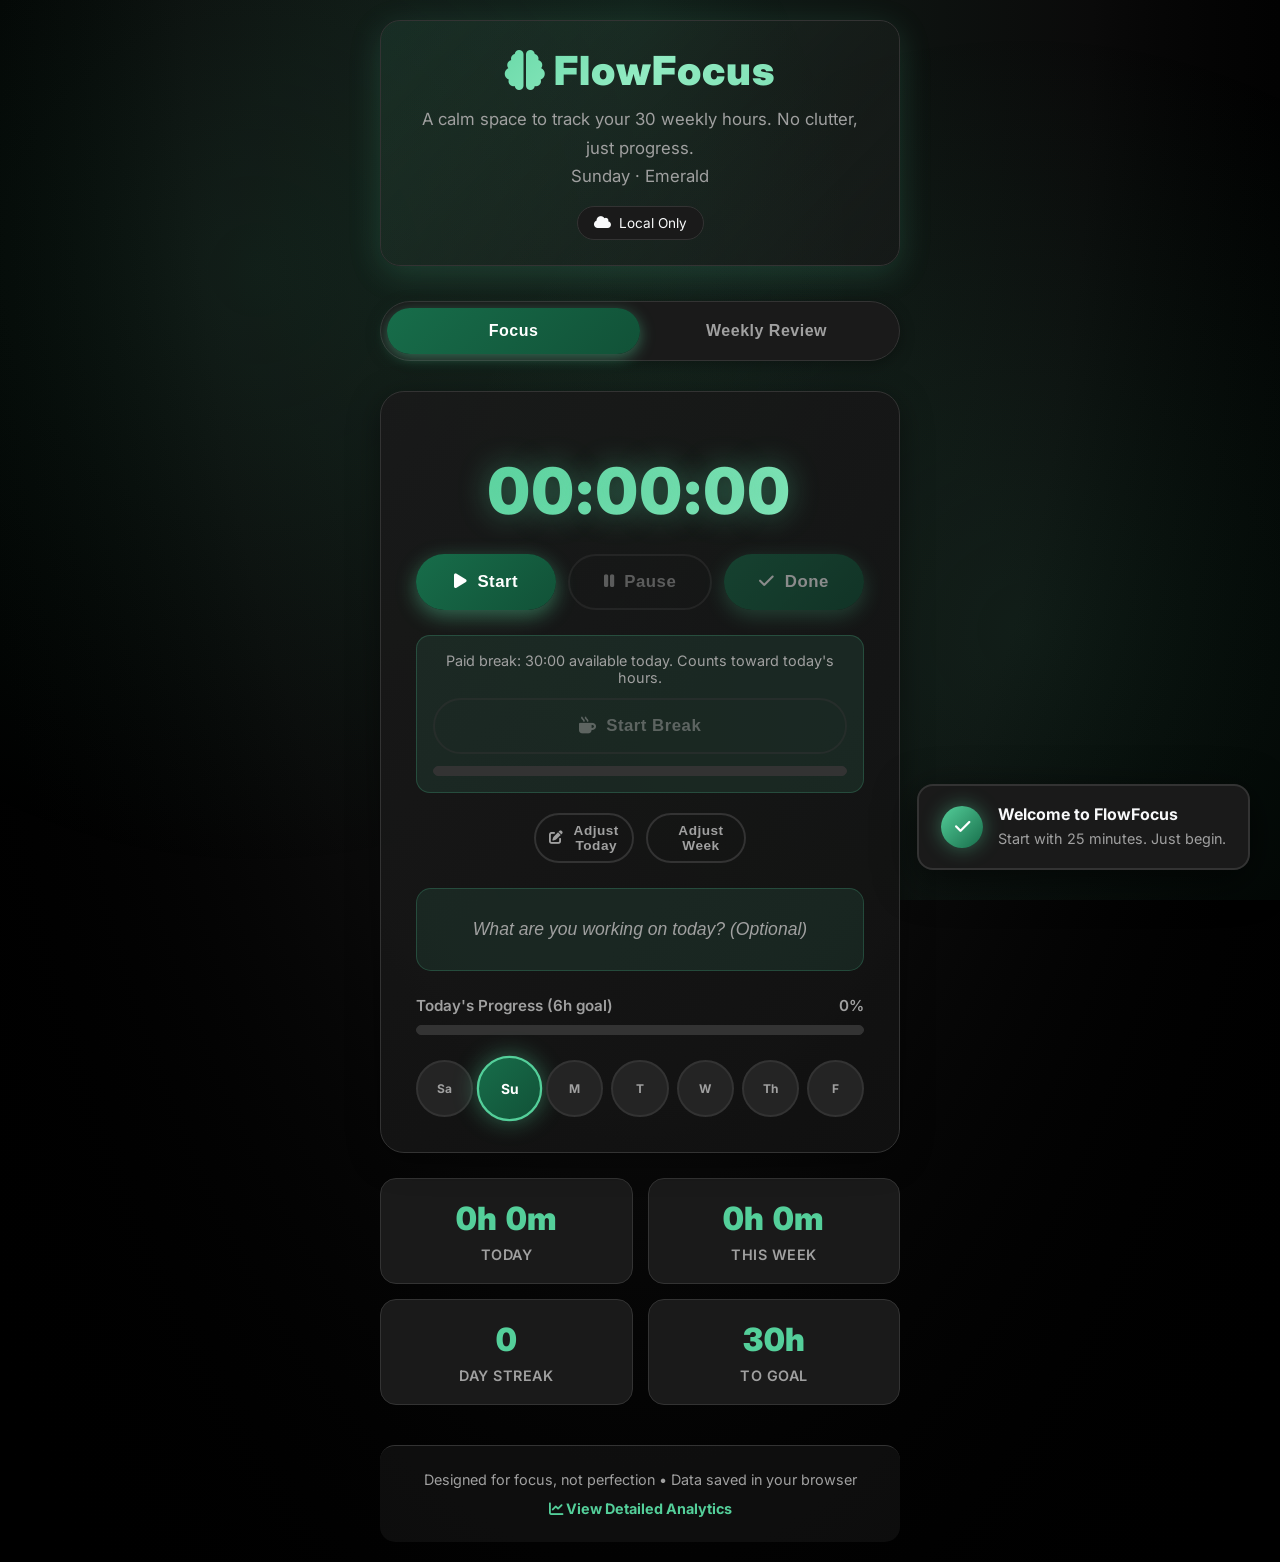
==== index.html @ 355cca31 "Add paid break, weekday themes, and project README" ====
<!DOCTYPE html>
<html lang="en">
<head>
    <meta charset="UTF-8">
    <meta name="viewport" content="width=device-width, initial-scale=1.0">
    <title>FlowFocus - ADHD Work Tracker</title>
    <link rel="manifest" href="manifest.json">
    <meta name="theme-color" content="#0a0a0a">
    <meta name="mobile-web-app-capable" content="yes">
    <meta name="apple-mobile-web-app-capable" content="yes">
    <meta name="apple-mobile-web-app-status-bar-style" content="black-translucent">
    <meta name="apple-mobile-web-app-title" content="FlowFocus">
    <link rel="icon" type="image/png" sizes="32x32" href="icons/favicon-32.png">
    <link rel="icon" type="image/png" sizes="192x192" href="icons/icon-192.png">
    <link rel="apple-touch-icon" href="icons/apple-touch-icon.png">
    <script src="theme.js" defer></script>
    <link rel="stylesheet" href="https://cdnjs.cloudflare.com/ajax/libs/font-awesome/6.4.0/css/all.min.css">
    <link href="https://fonts.googleapis.com/css2?family=Inter:wght@300;400;500;600;700;800;900&display=swap" rel="stylesheet">
    <style>
        :root {
            --primary: #dc143c;
            --primary-light: #ff2e4d;
            --primary-dark: #9d0b28;
            --primary-glow: rgba(220, 20, 60, 0.5);
            --secondary: #ff6b9d;
            --success: #ff94a8;
            --warning: #ff4757;
            --light: #f8f9fa;
            --dark: #0a0a0a;
            --darker: #000000;
            --gray: #a0a0a0;
            --card-bg: #1a1a1a;
            --card-elevated: #242424;
            --border: #333;
            --border-hover: #444;
            --theme-soft: rgba(220, 20, 60, 0.1);
            --theme-border: rgba(220, 20, 60, 0.2);
            --theme-shadow: rgba(220, 20, 60, 0.18);
            --theme-tint: #1a0a0f;
        }
        
        * {
            margin: 0;
            padding: 0;
            box-sizing: border-box;
        }
        
        body {
            font-family: 'Inter', sans-serif;
            background: radial-gradient(ellipse at top, var(--theme-tint) 0%, #0a0a0a 50%, #000000 100%);
            color: var(--light);
            min-height: 100vh;
            padding: 20px;
            position: relative;
        }
        
        body::before {
            content: '';
            position: fixed;
            top: 0;
            left: 0;
            right: 0;
            bottom: 0;
            background: 
                radial-gradient(circle at 20% 30%, var(--theme-soft) 0%, transparent 50%),
                radial-gradient(circle at 80% 70%, var(--theme-soft) 0%, transparent 50%);
            pointer-events: none;
            z-index: 0;
        }
        
        .container {
            max-width: 520px;
            margin: 0 auto;
            position: relative;
            z-index: 1;
        }
        
        header {
            text-align: center;
            margin-bottom: 35px;
            padding: 25px;
            background: linear-gradient(135deg, var(--theme-soft) 0%, rgba(26, 26, 26, 0.6) 100%);
            border-radius: 20px;
            border: 1px solid var(--border);
            box-shadow: 0 8px 32px var(--theme-shadow);
        }
        
        h1 {
            font-size: 2.5rem;
            font-weight: 900;
            background: linear-gradient(135deg, var(--primary) 0%, var(--primary-light) 50%, var(--secondary) 100%);
            -webkit-background-clip: text;
            -webkit-text-fill-color: transparent;
            background-clip: text;
            margin-bottom: 10px;
            letter-spacing: 1px;
        }
        
        .subtitle {
            color: var(--gray);
            font-size: 1.05rem;
            line-height: 1.7;
        }
        
        /* Mode Toggle */
        .mode-toggle {
            display: flex;
            background: var(--card-bg);
            border-radius: 50px;
            padding: 6px;
            margin-bottom: 30px;
            border: 1px solid var(--border);
            box-shadow: 0 4px 15px rgba(0, 0, 0, 0.3);
        }
        
        .mode-btn {
            flex: 1;
            padding: 14px;
            border: none;
            background: transparent;
            color: var(--gray);
            font-size: 1rem;
            font-weight: 700;
            cursor: pointer;
            border-radius: 50px;
            transition: all 0.3s ease;
            letter-spacing: 0.5px;
        }
        
        .mode-btn:hover {
            color: var(--primary-light);
        }
        
        .mode-btn.active {
            background: linear-gradient(135deg, var(--primary-dark), color-mix(in srgb, var(--primary-dark) 75%, #000));
            color: white;
            box-shadow: 0 4px 15px var(--primary-glow);
        }
        
        .mode-content {
            display: none;
        }
        
        .mode-content.active {
            display: block;
            animation: fadeIn 0.5s ease;
        }
        
        @keyframes fadeIn {
            from { opacity: 0; transform: translateY(10px); }
            to { opacity: 1; transform: translateY(0); }
        }
        
        /* Focus Card */
        .focus-card {
            background: linear-gradient(135deg, rgba(26, 26, 26, 0.9) 0%, rgba(18, 18, 18, 0.9) 100%);
            border-radius: 24px;
            padding: 35px;
            margin-bottom: 25px;
            border: 1px solid var(--border);
            text-align: center;
            transition: all 0.3s ease;
            box-shadow: 0 8px 32px rgba(0, 0, 0, 0.4);
            position: relative;
            overflow: hidden;
        }
        
        .focus-card::before {
            content: '';
            position: absolute;
            top: 0;
            left: 0;
            right: 0;
            height: 2px;
            background: linear-gradient(90deg, transparent, var(--primary), transparent);
            opacity: 0;
            transition: opacity 0.3s ease;
        }
        
        .focus-card:hover::before {
            opacity: 1;
        }
        
        .focus-card:hover {
            transform: translateY(-3px);
            box-shadow: 0 12px 40px var(--theme-shadow);
            border-color: var(--border-hover);
        }
        
        .timer-display {
            font-size: 4rem;
            font-weight: 900;
            background: linear-gradient(135deg, var(--primary) 0%, var(--primary-light) 100%);
            -webkit-background-clip: text;
            -webkit-text-fill-color: transparent;
            background-clip: text;
            margin: 25px 0;
            font-variant-numeric: tabular-nums;
            letter-spacing: 3px;
            text-shadow: 0 0 30px var(--primary-glow);
        }
        
        .timer-display.running {
            animation: pulse 2s ease-in-out infinite;
        }
        
        @keyframes pulse {
            0%, 100% { filter: drop-shadow(0 0 20px var(--primary-glow)); }
            50% { filter: drop-shadow(0 0 35px var(--primary-glow)); }
        }
        
        /* Simple Controls */
        .simple-controls {
            display: flex;
            gap: 12px;
            justify-content: center;
            margin-bottom: 25px;
        }
        
        .simple-btn {
            padding: 16px 32px;
            border: none;
            border-radius: 50px;
            font-size: 1.05rem;
            font-weight: 700;
            cursor: pointer;
            display: flex;
            align-items: center;
            gap: 10px;
            transition: all 0.3s ease;
            flex: 1;
            max-width: 150px;
            justify-content: center;
            letter-spacing: 0.5px;
        }
        
        .simple-btn-primary {
            background: linear-gradient(135deg, var(--primary-dark), color-mix(in srgb, var(--primary-dark) 75%, #000));
            color: white;
            box-shadow: 0 6px 20px var(--primary-glow);
        }
        
        .simple-btn-primary:hover:not(:disabled) {
            transform: translateY(-3px);
            box-shadow: 0 8px 25px var(--primary-glow);
        }
        
        .simple-btn-secondary {
            background: transparent;
            color: var(--gray);
            border: 2px solid var(--border);
        }
        
        .simple-btn-secondary:hover:not(:disabled) {
            border-color: var(--primary);
            color: var(--primary);
            transform: translateY(-3px);
        }
        
        .simple-btn-small {
            padding: 8px 16px;
            font-size: 0.85rem;
            max-width: 100px;
        }
        
        .simple-btn:disabled {
            opacity: 0.5;
            cursor: not-allowed;
        }
        
        /* Today's Focus */
        .today-focus {
            margin: 25px 0;
            padding: 20px;
            background: var(--theme-soft);
            border-radius: 15px;
            border-left: 4px solid var(--primary);
            border: 1px solid var(--theme-border);
        }
        
        .focus-input {
            width: 100%;
            background: transparent;
            border: none;
            color: var(--light);
            font-size: 1.1rem;
            padding: 10px;
            outline: none;
            text-align: center;
            font-weight: 500;
        }
        
        .focus-input::placeholder {
            color: var(--gray);
            font-style: italic;
            font-weight: 400;
        }
        
        /* Progress */
        .progress-container {
            margin: 25px 0;
        }
        
        .progress-label {
            display: flex;
            justify-content: space-between;
            margin-bottom: 10px;
            font-size: 0.95rem;
            color: var(--gray);
            font-weight: 600;
        }
        
        .progress-bar {
            height: 10px;
            background: var(--border);
            border-radius: 10px;
            overflow: hidden;
            border: 1px solid var(--border);
        }
        
        .progress-fill {
            height: 100%;
            background: linear-gradient(90deg, var(--primary) 0%, var(--primary-light) 50%, var(--secondary) 100%);
            border-radius: 10px;
            width: 0%;
            transition: width 0.8s ease;
            box-shadow: 0 0 15px var(--primary-glow);
        }

        .break-active #todayProgressBar,
        #breakProgress {
            background: linear-gradient(90deg, #eac879, #fff1ae);
            box-shadow: 0 0 15px rgba(234, 200, 121, 0.5);
        }

        .break-panel {
            margin-bottom: 20px;
            padding: 16px;
            border: 1px solid var(--theme-border);
            border-radius: 14px;
            background: var(--theme-soft);
        }

        .break-panel p { color: var(--gray); font-size: 0.9rem; margin-bottom: 12px; }
        .break-panel .simple-btn { max-width: none; }
        .break-panel .progress-bar { margin-top: 12px; }
        
        /* Weekly Overview - Simplified */
        .week-overview {
            display: grid;
            grid-template-columns: repeat(7, 1fr);
            gap: 8px;
            margin-top: 25px;
        }
        
        .day-dot {
            aspect-ratio: 1;
            background: var(--card-elevated);
            border-radius: 50%;
            display: flex;
            align-items: center;
            justify-content: center;
            font-size: 0.75rem;
            font-weight: 700;
            transition: all 0.3s ease;
            border: 2px solid var(--border);
            color: var(--gray);
            position: relative;
            cursor: pointer;
        }
        
        .day-dot:hover {
            border-color: var(--primary);
            transform: scale(1.05);
        }
        
        .day-dot.active {
            background: linear-gradient(135deg, var(--primary-dark), color-mix(in srgb, var(--primary-dark) 75%, #000));
            border-color: var(--primary);
            transform: scale(1.15);
            box-shadow: 0 0 20px var(--primary-glow);
            color: white;
        }
        
        .day-dot.completed {
            background: linear-gradient(135deg, var(--success) 0%, var(--secondary) 100%);
            border-color: var(--success);
            color: var(--dark);
        }
        
        /* Manual Adjustment Modal */
        .modal-overlay {
            position: fixed;
            top: 0;
            left: 0;
            right: 0;
            bottom: 0;
            background: rgba(0, 0, 0, 0.8);
            display: flex;
            align-items: center;
            justify-content: center;
            z-index: 2000;
            opacity: 0;
            visibility: hidden;
            transition: all 0.3s ease;
        }
        
        .modal-overlay.show {
            opacity: 1;
            visibility: visible;
        }
        
        .modal {
            background: linear-gradient(135deg, rgba(26, 26, 26, 0.95) 0%, rgba(18, 18, 18, 0.95) 100%);
            border-radius: 24px;
            padding: 30px;
            max-width: 400px;
            width: 90%;
            border: 1px solid var(--border);
            box-shadow: 0 20px 60px rgba(0, 0, 0, 0.6);
            transform: translateY(20px);
            transition: transform 0.3s ease;
        }
        
        .modal-overlay.show .modal {
            transform: translateY(0);
        }
        
        .modal-title {
            font-size: 1.5rem;
            font-weight: 800;
            color: var(--primary);
            margin-bottom: 25px;
            text-align: center;
            display: flex;
            align-items: center;
            justify-content: center;
            gap: 10px;
        }
        
        .adjustment-inputs {
            display: flex;
            gap: 15px;
            margin: 25px 0;
            justify-content: center;
        }
        
        .number-input {
            width: 100px;
            background: var(--card-bg);
            border: 2px solid var(--border);
            border-radius: 12px;
            padding: 15px;
            color: white;
            font-size: 1.3rem;
            font-weight: 700;
            text-align: center;
            outline: none;
        }
        
        .number-input:focus {
            border-color: var(--primary);
            box-shadow: 0 0 20px var(--primary-glow);
        }
        
        .input-label {
            display: block;
            text-align: center;
            color: var(--gray);
            font-size: 0.9rem;
            margin-bottom: 8px;
            font-weight: 600;
        }
        
        /* Quick Adjust Buttons */
        .quick-adjust {
            display: flex;
            flex-wrap: wrap;
            gap: 10px;
            justify-content: center;
            margin: 20px 0;
        }
        
        .quick-btn {
            padding: 10px 16px;
            background: var(--card-bg);
            border: 1px solid var(--border);
            border-radius: 10px;
            color: var(--gray);
            cursor: pointer;
            transition: all 0.2s ease;
            font-size: 0.9rem;
            font-weight: 600;
        }
        
        .quick-btn:hover {
            border-color: var(--primary);
            color: var(--primary);
            transform: translateY(-2px);
        }
        
        /* Completion Message */
        .completion-message {
            background: linear-gradient(135deg, rgba(255, 148, 168, 0.1) 0%, rgba(255, 107, 157, 0.1) 100%);
            border: 2px solid var(--success);
            border-radius: 15px;
            padding: 25px;
            margin-top: 25px;
            text-align: center;
            display: none;
        }
        
        .completion-message.show {
            display: block;
            animation: fadeIn 0.5s ease;
        }
        
        .completion-message h3 {
            color: var(--success);
            margin-bottom: 10px;
            font-size: 1.3rem;
        }
        
        .completion-message p {
            color: var(--light);
            line-height: 1.7;
        }
        
        /* Stats - Simple */
        .simple-stats {
            display: grid;
            grid-template-columns: repeat(2, 1fr);
            gap: 15px;
            margin-top: 25px;
        }
        
        .stat-item {
            background: var(--card-bg);
            padding: 20px 15px;
            border-radius: 16px;
            text-align: center;
            border: 1px solid var(--border);
            transition: all 0.3s ease;
        }
        
        .stat-item:hover {
            border-color: var(--primary);
            transform: translateY(-3px);
            box-shadow: 0 8px 25px var(--primary-glow);
        }
        
        .stat-value {
            font-size: 2rem;
            font-weight: 900;
            color: var(--primary);
            margin-bottom: 8px;
            font-variant-numeric: tabular-nums;
        }
        
        .stat-label {
            font-size: 0.9rem;
            color: var(--gray);
            font-weight: 600;
            text-transform: uppercase;
            letter-spacing: 0.5px;
        }
        
        /* Review Mode Styling */
        .review-card-title {
            margin-bottom: 25px;
            color: var(--primary);
            font-size: 1.5rem;
            font-weight: 800;
            display: flex;
            align-items: center;
            justify-content: center;
            gap: 12px;
        }
        
        .insight-box {
            margin-top: 25px;
            padding: 20px;
            background: linear-gradient(135deg, rgba(255, 71, 87, 0.1) 0%, rgba(176, 0, 32, 0.1) 100%);
            border-radius: 12px;
            border-left: 4px solid var(--warning);
            border: 1px solid rgba(255, 71, 87, 0.2);
        }
        
        .insight-box h4 {
            color: var(--warning);
            margin-bottom: 12px;
            display: flex;
            align-items: center;
            gap: 10px;
            font-size: 1.1rem;
        }
        
        .insight-box p {
            color: var(--gray);
            font-size: 0.95rem;
            line-height: 1.7;
        }
        
        /* Cloud Status Indicator */
        .cloud-status {
            display: inline-flex;
            align-items: center;
            gap: 8px;
            padding: 8px 16px;
            background: var(--card-bg);
            border-radius: 20px;
            border: 1px solid var(--border);
            margin-top: 15px;
            font-size: 0.85rem;
            cursor: pointer;
            transition: all 0.3s ease;
        }
        
        .cloud-status:hover {
            border-color: var(--primary);
            transform: translateY(-2px);
        }
        
        .cloud-status.synced {
            border-color: var(--success);
            color: var(--success);
        }
        
        .cloud-status.error {
            border-color: var(--warning);
            color: var(--warning);
        }
        
        /* Notification */
        .notification {
            position: fixed;
            bottom: 30px;
            right: 30px;
            background: var(--card-bg);
            border-radius: 16px;
            padding: 18px 22px;
            display: flex;
            align-items: center;
            gap: 15px;
            transform: translateX(500px);
            opacity: 0;
            transition: all 0.5s cubic-bezier(0.68, -0.55, 0.265, 1.55);
            z-index: 1000;
            max-width: 350px;
            border: 2px solid var(--border);
            box-shadow: 0 10px 40px rgba(0, 0, 0, 0.6);
        }
        
        .notification.show {
            transform: translateX(0);
            opacity: 1;
        }
        
        .notification-icon {
            width: 42px;
            height: 42px;
            border-radius: 50%;
            display: flex;
            align-items: center;
            justify-content: center;
            background: linear-gradient(135deg, var(--primary) 0%, var(--primary-dark) 100%);
            color: white;
            font-size: 1.1rem;
            box-shadow: 0 0 20px var(--primary-glow);
        }
        
        .notification-content {
            flex: 1;
        }
        
        .notification-content h4 {
            font-size: 1rem;
            margin-bottom: 4px;
            font-weight: 700;
        }
        
        .notification-content p {
            font-size: 0.9rem;
            color: var(--gray);
            line-height: 1.5;
        }
        
        /* Footer */
        footer {
            text-align: center;
            margin-top: 40px;
            color: var(--gray);
            font-size: 0.9rem;
            padding: 25px 20px;
            border-top: 1px solid var(--border);
            background: rgba(26, 26, 26, 0.5);
            border-radius: 15px;
        }
        
        .weekly-review-link {
            color: var(--primary);
            text-decoration: none;
            font-weight: 700;
            margin-top: 12px;
            display: inline-block;
            transition: all 0.3s ease;
        }
        
        .weekly-review-link:hover {
            color: var(--primary-light);
            transform: translateY(-2px);
        }
        
        /* Responsive */
        @media (max-width: 580px) {
            .container {
                max-width: 100%;
            }
            
            h1 {
                font-size: 2rem;
            }
            
            .timer-display {
                font-size: 3rem;
                letter-spacing: 2px;
            }
            
            .simple-btn {
                padding: 14px 24px;
                font-size: 0.95rem;
                max-width: 130px;
            }
            
            .notification {
                left: 20px;
                right: 20px;
                max-width: none;
            }
            
            .adjustment-inputs {
                flex-direction: column;
                align-items: center;
            }
            
            .number-input {
                width: 80%;
            }
        }
        
        @media (max-width: 400px) {
            .timer-display {
                font-size: 2.5rem;
            }
            
            .simple-controls {
                flex-wrap: wrap;
            }
            
            .simple-btn {
                max-width: none;
                flex-basis: 100%;
            }
        }
    </style>
</head>
<body>
    <div class="container">
        <header>
            <h1><i class="fas fa-brain"></i> FlowFocus</h1>
            <p class="subtitle">A calm space to track your 30 weekly hours. No clutter, just progress.</p>
            <p class="subtitle" data-day-theme></p>
            
            <!-- Cloud Status -->
            <div class="cloud-status" id="cloudStatus" title="Click to manage cloud sync">
                <i class="fas fa-cloud"></i>
                <span id="cloudStatusText">Local Only</span>
            </div>
        </header>
        
        <!-- Simple Mode Toggle -->
        <div class="mode-toggle">
            <button class="mode-btn active" data-mode="focus">Focus</button>
            <button class="mode-btn" data-mode="review">Weekly Review</button>
        </div>
        
        <!-- Focus Mode -->
        <div id="focus-mode" class="mode-content active">
            <div class="focus-card">
                <div class="timer-display" id="timer">00:00:00</div>
                
                <div class="simple-controls">
                    <button class="simple-btn simple-btn-primary" id="startBtn">
                        <i class="fas fa-play"></i> Start
                    </button>
                    <button class="simple-btn simple-btn-secondary" id="pauseBtn" disabled>
                        <i class="fas fa-pause"></i> Pause
                    </button>
                    <button class="simple-btn simple-btn-primary" id="finishBtn" disabled>
                        <i class="fas fa-check"></i> Done
                    </button>
                </div>

                <div class="break-panel" id="breakPanel">
                    <p id="breakStatus" role="status">Paid break: 30 minutes available today. Break time counts toward today's hours.</p>
                    <div class="simple-controls" style="margin-bottom: 0;">
                        <button class="simple-btn simple-btn-secondary" id="breakBtn" type="button"><i class="fas fa-mug-hot"></i> Start Break</button>
                    </div>
                    <div class="progress-bar" aria-label="Paid break used"><div class="progress-fill" id="breakProgress"></div></div>
                </div>
                
                <div class="simple-controls">
                    <button class="simple-btn simple-btn-secondary simple-btn-small" id="adjustTodayBtn">
                        <i class="fas fa-edit"></i> Adjust Today
                    </button>
                    <button class="simple-btn simple-btn-secondary simple-btn-small" id="adjustWeekBtn">
                        <i class="fas fa-calendar-edit"></i> Adjust Week
                    </button>
                </div>
                
                <div class="today-focus">
                    <input type="text" class="focus-input" id="focusInput" 
                           placeholder="What are you working on today? (Optional)">
                </div>
                
                <div class="progress-container">
                    <div class="progress-label">
                        <span>Today's Progress (6h goal)</span>
                        <span id="todayProgressText">0%</span>
                    </div>
                    <div class="progress-bar">
                        <div class="progress-fill" id="todayProgressBar"></div>
                    </div>
                </div>
                
                <div class="week-overview" id="weekOverview"></div>
            </div>
            
            <div class="simple-stats">
                <div class="stat-item">
                    <div class="stat-value" id="todayTotal">0h 0m</div>
                    <div class="stat-label">Today</div>
                </div>
                <div class="stat-item">
                    <div class="stat-value" id="weekTotal">0h 0m</div>
                    <div class="stat-label">This Week</div>
                </div>
                <div class="stat-item">
                    <div class="stat-value" id="streakCount">0</div>
                    <div class="stat-label">Day Streak</div>
                </div>
                <div class="stat-item">
                    <div class="stat-value" id="remainingHours">30h</div>
                    <div class="stat-label">To Goal</div>
                </div>
            </div>
            
            <div class="completion-message" id="completionMessage">
                <h3><i class="fas fa-check-circle"></i> Weekly Goal Met!</h3>
                <p>You've completed your 30 hours for this week. Well done!</p>
            </div>
        </div>
        
        <!-- Weekly Review Mode -->
        <div id="review-mode" class="mode-content">
            <div class="focus-card">
                <h3 class="review-card-title">
                    <i class="fas fa-chart-simple"></i> Weekly Review
                </h3>
                
                <div class="simple-stats" style="margin-top: 0;">
                    <div class="stat-item">
                        <div class="stat-value" id="reviewWeekTotal">0h 0m</div>
                        <div class="stat-label">Total Hours</div>
                    </div>
                    <div class="stat-item">
                        <div class="stat-value" id="reviewAvgDaily">0h 0m</div>
                        <div class="stat-label">Daily Average</div>
                    </div>
                </div>
                
                <div class="progress-container" style="margin: 30px 0;">
                    <div class="progress-label">
                        <span>Weekly Goal Progress</span>
                        <span id="reviewProgressText">0%</span>
                    </div>
                    <div class="progress-bar">
                        <div class="progress-fill" id="reviewProgressBar"></div>
                    </div>
                </div>
                
                <div class="insight-box">
                    <h4>
                        <i class="fas fa-lightbulb"></i> One Insight
                    </h4>
                    <p id="weeklyInsight">
                        Complete at least one work session to see your weekly insight.
                    </p>
                </div>
                
                <div style="margin-top: 30px; text-align: center;">
                    <button class="simple-btn simple-btn-secondary" id="adjustAllDaysBtn">
                        <i class="fas fa-edit"></i> Adjust All Days
                    </button>
                </div>
                
                <div style="margin-top: 30px; text-align: center;">
                    <button class="simple-btn simple-btn-secondary" id="backToFocusBtn" style="max-width: 200px;">
                        <i class="fas fa-arrow-left"></i> Back to Focus Mode
                    </button>
                </div>
            </div>
        </div>
        
        <footer>
            <p>Designed for focus, not perfection • <span id="storageStatus">Data saved in your browser</span></p>
            <a href="weekly-reflection.html" class="weekly-review-link">
                <i class="fas fa-chart-line"></i> View Detailed Analytics
            </a>
        </footer>
    </div>
    
    <!-- Notification -->
    <div class="notification" id="notification">
        <div class="notification-icon">
            <i class="fas fa-check"></i>
        </div>
        <div class="notification-content">
            <h4 id="notificationTitle">Timer Started</h4>
            <p id="notificationMessage">Ready to focus!</p>
        </div>
    </div>
    
    <!-- Manual Adjustment Modal -->
    <div class="modal-overlay" id="adjustmentModal">
        <div class="modal">
            <h3 class="modal-title" id="modalTitle">
                <i class="fas fa-clock"></i> Adjust Hours
            </h3>
            
            <div id="modalContent">
                <!-- Content will be populated dynamically -->
            </div>
            
            <div class="simple-controls" style="margin-top: 30px;">
                <button class="simple-btn simple-btn-primary" id="saveAdjustmentBtn">
                    <i class="fas fa-save"></i> Save
                </button>
                <button class="simple-btn simple-btn-secondary" id="cancelAdjustmentBtn">
                    <i class="fas fa-times"></i> Cancel
                </button>
            </div>
        </div>
    </div>
    
    <!-- GitHub Setup Modal -->
    <div class="modal-overlay" id="githubSetupModal">
        <div class="modal">
            <h3 class="modal-title">
                <i class="fab fa-github"></i> Setup GitHub Cloud Sync
            </h3>
            
            <div style="margin: 25px 0;">
                <p style="color: var(--gray); margin-bottom: 15px; line-height: 1.6;">
                    Sync your data across devices using GitHub Gists.
                    Your data will be stored in a <strong>secret gist</strong> in your GitHub account.
                </p>
                
                <div style="background: var(--card-bg); padding: 20px; border-radius: 12px; margin: 20px 0;">
                    <h4 style="color: var(--primary); margin-bottom: 10px;">
                        <i class="fas fa-info-circle"></i> How to get your token:
                    </h4>
                    <ol style="color: var(--gray); margin-left: 20px; line-height: 1.8;">
                        <li>Go to <a href="https://github.com/settings/tokens" target="_blank" style="color: var(--primary); text-decoration: none;">GitHub Tokens</a></li>
                        <li>Click "Generate new token" → "Generate new token (classic)"</li>
                        <li>Give it a name like "FlowFocus Sync"</li>
                        <li>Select <strong>"gist" scope only</strong></li>
                        <li>Click "Generate token" and copy it</li>
                        <li><strong>On your other devices:</strong> paste the <em>same</em> token. They will find and merge with your existing data automatically</li>
                    </ol>
                    <p style="color: var(--warning); margin-top: 10px; font-size: 0.9rem;">
                        <i class="fas fa-exclamation-triangle"></i> Keep this token secret! It gives access to your gists.
                    </p>
                </div>
                
                <div style="margin: 20px 0;">
                    <label style="display: block; color: var(--gray); margin-bottom: 8px; font-weight: 600;">
                        GitHub Personal Access Token:
                    </label>
                    <input type="password" 
                           id="githubTokenInput" 
                           class="focus-input" 
                           placeholder="ghp_your_token_here"
                           style="text-align: left; padding: 15px; font-family: monospace;">
                    <p style="color: var(--gray); font-size: 0.85rem; margin-top: 8px;">
                        Token starts with "ghp_" or "github_pat_"
                    </p>
                </div>
                
                <div id="githubError" style="color: var(--warning); display: none; margin: 15px 0; padding: 10px; background: rgba(255, 71, 87, 0.1); border-radius: 8px;">
                    <i class="fas fa-exclamation-circle"></i> <span id="githubErrorText"></span>
                </div>
            </div>
            
            <div class="simple-controls">
                <button id="saveGithubTokenBtn" class="simple-btn simple-btn-primary">
                    <i class="fas fa-save"></i> Save & Sync
                </button>
                <button id="cancelGithubSetupBtn" class="simple-btn simple-btn-secondary">
                    <i class="fas fa-times"></i> Cancel
                </button>
            </div>
        </div>
    </div>
    
    <!-- Cloud Management Modal -->
    <div class="modal-overlay" id="cloudManageModal">
        <div class="modal">
            <h3 class="modal-title">
                <i class="fas fa-cloud"></i> Cloud Sync Management
            </h3>
            
            <div style="margin: 25px 0;">
                <div id="cloudStatusInfo" style="text-align: center; margin-bottom: 25px;">
                    <!-- Status will be populated dynamically -->
                </div>
                
                <div class="simple-controls">
                    <button id="connectGithubBtn" class="simple-btn simple-btn-primary" style="display: none;">
                        <i class="fab fa-github"></i> Connect to GitHub
                    </button>
                    <button id="forceSyncBtn" class="simple-btn simple-btn-primary">
                        <i class="fas fa-sync"></i> Sync Now
                    </button>
                    <button id="disconnectCloudBtn" class="simple-btn simple-btn-secondary">
                        <i class="fas fa-unlink"></i> Disconnect
                    </button>
                </div>
                
                <div style="margin-top: 25px; color: var(--gray); font-size: 0.9rem; text-align: center;">
                    <p>Last sync: <span id="lastSyncTime">Never</span></p>
                    <p>Gist ID: <span id="gistIdDisplay" style="font-family: monospace;">Not configured</span></p>
                </div>
            </div>
            
            <div class="simple-controls">
                <button id="closeCloudManageBtn" class="simple-btn simple-btn-secondary">
                    <i class="fas fa-times"></i> Close
                </button>
            </div>
        </div>
    </div>

    <script>
        // ==================== CLOUD STORAGE CLASS ====================
        class GitHubGistStorage {
            constructor() {
                this.gistId = localStorage.getItem('flowFocus_gistId');
                this.githubToken = localStorage.getItem('flowFocus_githubToken');
                this.lastSync = localStorage.getItem('flowFocus_lastSync');
                this.isConfigured = !!(this.githubToken);
            }

            // All GitHub calls go through here:
            //  - cache: 'no-store' — GitHub's API sends max-age=60 on authenticated
            //    requests, so without this a second device can be served a stale
            //    copy of the gist for up to a minute after the first device saved.
            //  - a timeout, so a hung connection can't block syncing forever.
            async _fetch(url, options = {}, timeoutMs = 15000) {
                const controller = new AbortController();
                const timer = setTimeout(() => controller.abort(), timeoutMs);
                try {
                    return await fetch(url, { cache: 'no-store', ...options, signal: controller.signal });
                } finally {
                    clearTimeout(timer);
                }
            }

            async configure(token) {
                this.githubToken = token;
                localStorage.setItem('flowFocus_githubToken', token);
                
                try {
                    // Test the token
                    const isValid = await this.testToken();
                    if (!isValid) {
                        throw new Error('Invalid GitHub token');
                    }
                    
                    // Check for existing gist
                    const existingGist = await this.findExistingGist();
                    
                    if (existingGist) {
                        this.gistId = existingGist.id;
                        localStorage.setItem('flowFocus_gistId', existingGist.id);
                        showNotification('Connected', 'Found existing sync data', 'info');
                    } else {
                        // Create new gist
                        await this.createGist();
                        showNotification('Connected', 'Created new cloud storage', 'info');
                    }
                    
                    this.isConfigured = true;
                    this.updateLastSync();
                    return true;
                } catch (error) {
                    console.error('GitHub setup failed:', error);
                    this.disconnect();
                    throw error;
                }
            }

            async testToken() {
                try {
                    const response = await this._fetch('https://api.github.com/user', {
                        headers: {
                            'Authorization': `token ${this.githubToken}`
                        }
                    });
                    return response.ok;
                } catch (error) {
                    return false;
                }
            }

            async findExistingGist() {
                try {
                    const response = await this._fetch('https://api.github.com/gists?per_page=100', {
                        headers: {
                            'Authorization': `token ${this.githubToken}`
                        }
                    });
                    
                    if (!response.ok) return null;
                    
                    const gists = await response.json();
                    // Look for our gist by its data file (most recently updated first)
                    return gists.find(g => g.files && g.files['flowfocus.json']);
                } catch (error) {
                    return null;
                }
            }

            async createGist() {
                const initialData = {
                    weekData: {},
                    streak: 0,
                    createdAt: new Date().toISOString(),
                    version: '1.0'
                };

                const response = await this._fetch('https://api.github.com/gists', {
                    method: 'POST',
                    headers: {
                        'Authorization': `token ${this.githubToken}`,
                        'Content-Type': 'application/json'
                    },
                    body: JSON.stringify({
                        description: 'FlowFocus Tracker Data - DO NOT DELETE',
                        public: false,
                        files: {
                            'flowfocus.json': {
                                content: JSON.stringify(initialData, null, 2)
                            }
                        }
                    })
                });

                if (!response.ok) {
                    throw new Error('Failed to create gist');
                }

                const gist = await response.json();
                this.gistId = gist.id;
                localStorage.setItem('flowFocus_gistId', gist.id);
                return gist;
            }

            async save(data, options = {}) {
                if (!this.isConfigured) {
                    return { success: false, message: 'Not configured' };
                }

                try {
                    const cloudData = {
                        weekData: data.weekData || {},
                        meta: data.meta || {},   // per-day last-modified times, used to merge devices
                        streak: data.streak || 0,
                        lastSync: new Date().toISOString(),
                        version: '2.0',
                        device: navigator.userAgent.substring(0, 100)
                    };

                    const response = await this._fetch(`https://api.github.com/gists/${this.gistId}`, {
                        method: 'PATCH',
                        keepalive: !!options.keepalive,
                        headers: {
                            'Authorization': `token ${this.githubToken}`,
                            'Content-Type': 'application/json'
                        },
                        body: JSON.stringify({
                            description: `FlowFocus Data - Last sync: ${new Date().toLocaleString()}`,
                            files: {
                                'flowfocus.json': {
                                    content: JSON.stringify(cloudData, null, 2)
                                }
                            }
                        })
                    });

                    if (!response.ok) {
                        throw new Error('Failed to save to cloud');
                    }

                    this.updateLastSync();
                    return { success: true, message: 'Synced to cloud' };
                } catch (error) {
                    console.error('Cloud save failed:', error);
                    return { success: false, message: error.message };
                }
            }

            // Returns the stored data object, or null if it could not be read.
            // (null must never be treated as "empty" — that is how a dropped
            // connection used to wipe local data.)
            async load() {
                if (!this.isConfigured || !this.gistId) {
                    return null;
                }

                try {
                    const response = await this._fetch(`https://api.github.com/gists/${this.gistId}`, {
                        headers: {
                            'Authorization': `token ${this.githubToken}`
                        }
                    });

                    if (!response.ok) {
                        throw new Error('Failed to load from cloud');
                    }

                    const gist = await response.json();
                    const file = gist.files && gist.files['flowfocus.json'];
                    if (!file || file.truncated || typeof file.content !== 'string') {
                        throw new Error('Cloud data file missing or unreadable');
                    }
                    const data = JSON.parse(file.content);
                    if (!data || typeof data.weekData !== 'object' || data.weekData === null) {
                        throw new Error('Cloud data has an unexpected format');
                    }
                    
                    return data;
                } catch (error) {
                    console.error('Cloud load failed:', error);
                    return null;
                }
            }

            updateLastSync() {
                this.lastSync = new Date().toISOString();
                localStorage.setItem('flowFocus_lastSync', this.lastSync);
            }

            getLastSyncText() {
                if (!this.lastSync) return 'Never';
                const date = new Date(this.lastSync);
                return date.toLocaleString();
            }

            disconnect() {
                localStorage.removeItem('flowFocus_githubToken');
                localStorage.removeItem('flowFocus_gistId');
                localStorage.removeItem('flowFocus_lastSync');
                this.githubToken = null;
                this.gistId = null;
                this.lastSync = null;
                this.isConfigured = false;
            }

            getStatus() {
                return {
                    isConfigured: this.isConfigured,
                    gistId: this.gistId,
                    lastSync: this.lastSync
                };
            }
        }

        // ==================== MAIN APP CODE ====================
        // DOM Elements
        const timerDisplay = document.getElementById('timer');
        const startBtn = document.getElementById('startBtn');
        const pauseBtn = document.getElementById('pauseBtn');
        const finishBtn = document.getElementById('finishBtn');
        const breakBtn = document.getElementById('breakBtn');
        const breakPanel = document.getElementById('breakPanel');
        const breakStatus = document.getElementById('breakStatus');
        const breakProgress = document.getElementById('breakProgress');
        const focusInput = document.getElementById('focusInput');
        const todayProgressBar = document.getElementById('todayProgressBar');
        const todayProgressText = document.getElementById('todayProgressText');
        const todayTotal = document.getElementById('todayTotal');
        const weekTotal = document.getElementById('weekTotal');
        const streakCount = document.getElementById('streakCount');
        const remainingHours = document.getElementById('remainingHours');
        const weekOverview = document.getElementById('weekOverview');
        const completionMessage = document.getElementById('completionMessage');
        
        // Review mode elements
        const reviewWeekTotal = document.getElementById('reviewWeekTotal');
        const reviewAvgDaily = document.getElementById('reviewAvgDaily');
        const reviewProgressBar = document.getElementById('reviewProgressBar');
        const reviewProgressText = document.getElementById('reviewProgressText');
        const weeklyInsight = document.getElementById('weeklyInsight');
        const backToFocusBtn = document.getElementById('backToFocusBtn');
        const adjustAllDaysBtn = document.getElementById('adjustAllDaysBtn');
        
        // Mode elements
        const modeBtns = document.querySelectorAll('.mode-btn');
        const modeContents = document.querySelectorAll('.mode-content');
        
        // Adjustment buttons
        const adjustTodayBtn = document.getElementById('adjustTodayBtn');
        const adjustWeekBtn = document.getElementById('adjustWeekBtn');
        
        // Cloud elements
        const cloudStatus = document.getElementById('cloudStatus');
        const cloudStatusText = document.getElementById('cloudStatusText');
        const storageStatus = document.getElementById('storageStatus');
        
        // Modal elements
        const adjustmentModal = document.getElementById('adjustmentModal');
        const modalTitle = document.getElementById('modalTitle');
        const modalContent = document.getElementById('modalContent');
        const saveAdjustmentBtn = document.getElementById('saveAdjustmentBtn');
        const cancelAdjustmentBtn = document.getElementById('cancelAdjustmentBtn');
        
        // GitHub modal elements
        const githubSetupModal = document.getElementById('githubSetupModal');
        const githubTokenInput = document.getElementById('githubTokenInput');
        const saveGithubTokenBtn = document.getElementById('saveGithubTokenBtn');
        const cancelGithubSetupBtn = document.getElementById('cancelGithubSetupBtn');
        const githubError = document.getElementById('githubError');
        const githubErrorText = document.getElementById('githubErrorText');
        
        // Cloud management modal
        const cloudManageModal = document.getElementById('cloudManageModal');
        const connectGithubBtn = document.getElementById('connectGithubBtn');
        const forceSyncBtn = document.getElementById('forceSyncBtn');
        const disconnectCloudBtn = document.getElementById('disconnectCloudBtn');
        const closeCloudManageBtn = document.getElementById('closeCloudManageBtn');
        const lastSyncTime = document.getElementById('lastSyncTime');
        const gistIdDisplay = document.getElementById('gistIdDisplay');
        const cloudStatusInfo = document.getElementById('cloudStatusInfo');
        
        // Notification
        const notification = document.getElementById('notification');
        const notificationTitle = document.getElementById('notificationTitle');
        const notificationMessage = document.getElementById('notificationMessage');
        
        // Timer variables
        let timerInterval;
        let startTime;
        let pausedTime = 0;
        let isRunning = false;
        let todaySeconds = 0;
        let todaySavedSeconds = 0;
        let currentTimerDayKey = null;
        let pausedOnDayKey = null;
        const breakLimitSeconds = 30 * 60;
        let breakState = { dayKey: null, usedSeconds: 0, activeStartAt: null, baseSeconds: 0 };
        
        // Weekly tracking
        const weeklyGoalSeconds = 30 * 3600;
        const dailyGoalSeconds = 6 * 3600;
        let weekData = {};
        let currentStreak = 0;
        let selectedDateForAdjustment = null;
        
        // Days of the week for Saturday-to-Friday weeks (index = position within
        // that week, NOT Date.getDay() — only use this with arrays already
        // built by getWeekDates()/renderWeekOverview's own loop index).
        const daysOfWeekShort = ['Sa', 'Su', 'M', 'T', 'W', 'Th', 'F'];
        // Same short labels, but indexed by the standard Date.getDay() value
        // (0 = Sunday ... 6 = Saturday). Use this whenever labeling a date
        // that didn't come from getWeekDates(), e.g. an arbitrary rolling
        // date range.
        const daysOfWeekByJsIndex = ['Su', 'M', 'T', 'W', 'Th', 'F', 'Sa'];
        
        // Cloud storage instance
        const cloudStorage = new GitHubGistStorage();

        // ==================== INITIALIZATION ====================
        async function init() {
            await loadData();
            loadBreakState();
            updateBreakTimer();
            updateDisplay();
            renderWeekOverview();
            checkWeekReset();
            updateCloudStatus();
            
            // Event listeners
            startBtn.addEventListener('click', startTimer);
            pauseBtn.addEventListener('click', pauseTimer);
            finishBtn.addEventListener('click', finishDay);
            breakBtn.addEventListener('click', () => breakState.activeStartAt ? endBreak(true) : startBreak());
            focusInput.addEventListener('keypress', (e) => {
                if (e.key === 'Enter') {
                    e.target.blur();
                    showNotification('Focus Set', 'Great! Now start your timer.', 'info');
                }
            });
            
            // Mode switching
            modeBtns.forEach(btn => {
                btn.addEventListener('click', () => switchMode(btn.dataset.mode));
            });
            
            backToFocusBtn.addEventListener('click', () => switchMode('focus'));
            adjustAllDaysBtn.addEventListener('click', () => openAdjustAllDaysModal());
            
            // Adjustment buttons
            adjustTodayBtn.addEventListener('click', () => openAdjustTodayModal());
            adjustWeekBtn.addEventListener('click', () => openAdjustWeekModal());
            
            // Modal buttons
            saveAdjustmentBtn.addEventListener('click', saveAdjustment);
            cancelAdjustmentBtn.addEventListener('click', closeModal);
            
            // Cloud event listeners
            cloudStatus.addEventListener('click', showCloudManageModal);
            saveGithubTokenBtn.addEventListener('click', saveGithubToken);
            cancelGithubSetupBtn.addEventListener('click', closeGithubSetup);
            connectGithubBtn.addEventListener('click', () => {
                closeCloudManageModal();
                showGithubSetup();
            });
            forceSyncBtn.addEventListener('click', forceSync);
            disconnectCloudBtn.addEventListener('click', disconnectCloud);
            closeCloudManageBtn.addEventListener('click', closeCloudManageModal);
            
            // Auto-save every 30 seconds if timer is running
            setInterval(() => {
                if (isRunning || breakState.activeStartAt) {
                    updateBreakTimer();
                    saveData();
                }
            }, 30000);
            setInterval(() => {
                applyDayTheme();
                if (breakState.activeStartAt) updateBreakTimer();
            }, 1000);
            
            // Multi-device sync: pull/merge on startup, when returning to the app,
            // when the connection comes back, and every couple of minutes while open.
            scheduleCloudSync({ force: true });
            document.addEventListener('visibilitychange', () => {
                if (document.hidden) {
                    // leaving the app: push our latest state
                    scheduleCloudSync({ force: true, keepalive: true });
                } else {
                    scheduleCloudSync({ minInterval: 15000 });
                }
            });
            window.addEventListener('online', () => scheduleCloudSync({ force: true }));
            setInterval(() => {
                if (!document.hidden) scheduleCloudSync({ minInterval: 120000 });
            }, 60000);
            
            // Initial welcome
            setTimeout(() => {
                showNotification('Welcome to FlowFocus', 'Start with 25 minutes. Just begin.', 'info');
            }, 1000);
        }

        // ==================== CLOUD FUNCTIONS ====================
        function updateCloudStatus() {
            const status = cloudStorage.getStatus();
            
            connectGithubBtn.style.display = status.isConfigured ? 'none' : '';
            forceSyncBtn.style.display = status.isConfigured ? '' : 'none';
            disconnectCloudBtn.style.display = status.isConfigured ? '' : 'none';
            
            if (status.isConfigured && cloudSyncState === 'error') {
                cloudStatus.classList.remove('synced');
                cloudStatus.classList.add('error');
                cloudStatusText.textContent = 'Sync Issue';
                storageStatus.textContent = 'Saved on this device. Will retry sync';
                lastSyncTime.textContent = cloudStorage.getLastSyncText();
                gistIdDisplay.textContent = status.gistId ? status.gistId.substring(0, 8) + '...' : 'Not configured';
                
                cloudStatusInfo.innerHTML = `
                    <div style="color: var(--warning); margin-bottom: 15px;">
                        <i class="fas fa-exclamation-triangle"></i> Last sync failed
                    </div>
                    <p style="color: var(--gray); font-size: 0.9rem;">
                        Your data is safe on this device. It will sync automatically when GitHub is reachable again.
                    </p>
                `;
            } else if (status.isConfigured) {
                cloudStatus.classList.add('synced');
                cloudStatus.classList.remove('error');
                cloudStatusText.textContent = 'Cloud Synced';
                storageStatus.textContent = 'Data synced to GitHub';
                lastSyncTime.textContent = cloudStorage.getLastSyncText();
                gistIdDisplay.textContent = status.gistId ? status.gistId.substring(0, 8) + '...' : 'Not configured';
                
                // Update cloud management modal
                cloudStatusInfo.innerHTML = `
                    <div style="color: var(--success); margin-bottom: 15px;">
                        <i class="fas fa-check-circle"></i> Connected to GitHub
                    </div>
                    <p style="color: var(--gray); font-size: 0.9rem;">
                        Your data is being synced to a secret gist in your GitHub account.
                    </p>
                `;
            } else {
                cloudStatus.classList.remove('synced');
                cloudStatus.classList.remove('error');
                cloudStatusText.textContent = 'Local Only';
                storageStatus.textContent = 'Data saved in your browser';
                lastSyncTime.textContent = 'Never';
                gistIdDisplay.textContent = 'Not configured';
                
                // Update cloud management modal
                cloudStatusInfo.innerHTML = `
                    <div style="color: var(--warning); margin-bottom: 15px;">
                        <i class="fas fa-cloud"></i> Cloud Sync Not Configured
                    </div>
                    <p style="color: var(--gray); font-size: 0.9rem;">
                        Enable cloud sync to access your data from any device.
                    </p>
                `;
            }
        }

        function showGithubSetup() {
            githubTokenInput.value = '';
            githubError.style.display = 'none';
            githubSetupModal.classList.add('show');
        }

        function closeGithubSetup() {
            githubSetupModal.classList.remove('show');
        }

        async function saveGithubToken() {
            const token = githubTokenInput.value.trim();
            if (!token) {
                showError('Please enter a GitHub token');
                return;
            }

            saveGithubTokenBtn.disabled = true;
            saveGithubTokenBtn.innerHTML = '<i class="fas fa-spinner fa-spin"></i> Testing...';

            try {
                await cloudStorage.configure(token);
                closeGithubSetup();
                updateCloudStatus();
                showNotification('Success', 'GitHub sync configured!', 'info');
                
                // Merge with whatever is already in the cloud (never overwrite it)
                const result = await syncCloud();
                if (result.success) {
                    const pulled = result.pulledDays > 0 ? ` (${result.pulledDays} day${result.pulledDays === 1 ? '' : 's'} pulled from cloud)` : '';
                    showNotification('Synced', `Merged with cloud data${pulled}`, 'info');
                } else {
                    showNotification('Sync Failed', result.message, 'warning');
                }
            } catch (error) {
                showError('Invalid token or setup failed. Please check your token.');
                console.error('GitHub setup error:', error);
            } finally {
                saveGithubTokenBtn.disabled = false;
                saveGithubTokenBtn.innerHTML = '<i class="fas fa-save"></i> Save & Sync';
            }
        }

        function showError(message) {
            githubErrorText.textContent = message;
            githubError.style.display = 'block';
        }

        function showCloudManageModal() {
            updateCloudStatus();
            cloudManageModal.classList.add('show');
        }

        function closeCloudManageModal() {
            cloudManageModal.classList.remove('show');
        }

        async function forceSync() {
            forceSyncBtn.disabled = true;
            forceSyncBtn.innerHTML = '<i class="fas fa-spinner fa-spin"></i> Syncing...';
            
            const result = await syncCloud();
            
            forceSyncBtn.disabled = false;
            forceSyncBtn.innerHTML = '<i class="fas fa-sync"></i> Sync Now';
            
            if (result.success) {
                const pulled = result.pulledDays > 0 ? ` (${result.pulledDays} day${result.pulledDays === 1 ? '' : 's'} updated from cloud)` : '';
                showNotification('Synced', `Up to date${pulled}`, 'info');
            } else {
                showNotification('Sync Failed', result.message, 'warning');
            }
            updateCloudStatus();
        }

        function disconnectCloud() {
            if (confirm('Disconnect from cloud? Your local data will be kept, but cloud sync will stop.')) {
                cloudStorage.disconnect();
                cloudSyncState = 'idle';
                syncBase = { key: null, value: 0 };
                localStorage.removeItem('flowFocusSyncBase');
                updateCloudStatus();
                closeCloudManageModal();
                showNotification('Disconnected', 'Cloud sync disabled', 'info');
            }
        }

        // ==================== DATA MANAGEMENT & MULTI-DEVICE SYNC ====================
        // How sync works:
        //  * This device always keeps a full copy in localStorage and works offline.
        //  * Every day's total has a "last modified" time (weekMeta). To sync, we
        //    PULL the cloud copy, MERGE it day-by-day (newest edit wins), then PUSH
        //    only if the merge changed something. Nothing is ever blindly overwritten.
        //  * A failed/offline fetch is an error, never "the cloud is empty".
        let weekMeta = {};              // dateKey -> last-modified time (ms since epoch)
        let lastPersisted = {};         // snapshot used to detect which days changed
        let cloudSyncPromise = null;
        let cloudSyncQueued = false;
        let lastCloudSyncAt = 0;
        let cloudSyncState = 'idle';    // 'idle' | 'ok' | 'error'
        // Today's total as it was the last time this device and the cloud agreed.
        // Lets us tell "time I added here" apart from "time added on another device".
        let syncBase = { key: null, value: 0 };

        function setSyncBase(key, value) {
            syncBase = { key, value };
            localStorage.setItem('flowFocusSyncBase', JSON.stringify(syncBase));
        }

        // A session is "in progress" if the timer is running or paused with
        // unsaved time on the clock. During one, remote data must not overwrite today.
        function isSessionInProgress() {
            return isRunning || todaySeconds > 0;
        }

        // Stamp every day whose value changed since the last snapshot.
        function stampChanges() {
            const now = Date.now();
            for (const key of Object.keys(weekData)) {
                const value = weekData[key];
                if (value === lastPersisted[key]) continue;
                // A brand-new empty day isn't a real edit. Never let it outrank real hours elsewhere.
                if (value === 0 && lastPersisted[key] === undefined) continue;
                weekMeta[key] = now;
            }
            lastPersisted = { ...weekData };
        }

        function persistLocal() {
            localStorage.setItem('flowFocusWeekData', JSON.stringify(weekData));
            localStorage.setItem('flowFocusMeta', JSON.stringify(weekMeta));
            localStorage.setItem('flowFocusStreak', currentStreak.toString());
        }

        // Merge a cloud copy into local data, one day at a time.
        // Returns how many days were changed by the merge.
        function mergeRemoteData(remote, skipKey) {
            const remoteWeek = remote.weekData || {};
            const remoteMeta = remote.meta || {};
            let changed = 0;

            for (const key of Object.keys(remoteWeek)) {
                const rv = remoteWeek[key];
                if (typeof rv !== 'number' || !isFinite(rv) || rv < 0) continue;   // ignore junk
                const rt = Number(remoteMeta[key]) || 0;
                const lv = weekData[key];
                const lt = Number(weekMeta[key]) || 0;

                // Today is merged additively (see mergeToday), not by timestamp.
                if (key === skipKey) continue;

                if (lv === undefined) {
                    weekData[key] = rv;
                    if (rt) weekMeta[key] = rt;
                    changed++;
                    continue;
                }
                if (lv === rv) {
                    if (rt > lt) weekMeta[key] = rt;
                    continue;
                }

                // Values differ: newest edit wins. If timestamps are unknown or tied,
                // keep the larger value so hours are never silently lost.
                let takeRemote;
                if (lt && rt && lt !== rt) takeRemote = rt > lt;
                else if (rt && !lt) takeRemote = true;     // remote was deliberately edited; ours is untouched/legacy
                else if (lt && !rt) takeRemote = false;
                else takeRemote = rv > lv;

                if (takeRemote) {
                    weekData[key] = rv;
                    if (rt) weekMeta[key] = rt; else delete weekMeta[key];
                    changed++;
                }
            }

            lastPersisted = { ...weekData };   // merge results are not local edits
            return changed;
        }

        // Today is a running counter that several devices may add time to, so it is
        // merged by ADDING each side's new time to the last agreed value:
        //   merged = lastAgreed + (time added here) + (time added elsewhere)
        // Nothing is lost when timers overlap; time from both devices counts.
        // Returns how many seconds arrived from other devices (can be negative).
        function mergeToday(remoteToday, today) {
            if (typeof remoteToday !== 'number' || !isFinite(remoteToday) || remoteToday < 0) return 0;
            const localLive = todaySavedSeconds + todaySeconds;
            const baseKnown = syncBase.key === today;
            // No history and identical totals: same data (e.g. uploaded earlier by an older
            // version of the app), not two separate hours that happen to match.
            if (!baseKnown && remoteToday === localLive) return 0;
            const theirDelta = remoteToday - (baseKnown ? syncBase.value : 0);
            if (theirDelta === 0) return 0;
            todaySavedSeconds = Math.max(0, todaySavedSeconds + theirDelta);
            return theirDelta;
        }

        // Would pushing our merged data tell the cloud anything new?
        function cloudNeedsUpdate(remote) {
            const remoteWeek = remote.weekData || {};
            const remoteMeta = remote.meta || {};
            for (const key of Object.keys(weekData)) {
                if (remoteWeek[key] === undefined && weekData[key] === 0) continue;   // empty placeholder day
                if (remoteWeek[key] !== weekData[key]) return true;
            }
            for (const key of Object.keys(weekMeta)) {
                if ((Number(remoteMeta[key]) || 0) !== weekMeta[key]) return true;
            }
            return false;
        }

        async function runCloudSync(keepalive) {
            try {
                weekData[getTodayKey()] = todaySavedSeconds + todaySeconds;
                stampChanges();

                const remote = await cloudStorage.load();
                if (!remote) {
                    cloudSyncState = 'error';
                    updateCloudStatus();
                    return { success: false, message: "Couldn't reach GitHub. Your data is safe on this device and will sync when you're back online." };
                }

                const today = getTodayKey();
                let changed = mergeRemoteData(remote, today);

                // Today: add in whatever other devices logged since we last synced.
                const arrived = mergeToday(remote.weekData[today], today);
                const mergedToday = todaySavedSeconds + todaySeconds;
                if (mergedToday !== weekData[today]) {
                    weekData[today] = mergedToday;
                    weekMeta[today] = Date.now();
                }
                lastPersisted = { ...weekData };
                if (arrived !== 0) {
                    changed++;
                    if (isSessionInProgress() && arrived > 0) {
                        const mins = Math.max(1, Math.round(arrived / 60));
                        showNotification('Synced', `Added ${mins} min logged on your other device`, 'info');
                    }
                }

                calculateStreak();
                persistLocal();

                const needsPush = cloudNeedsUpdate(remote);
                const agreedToday = weekData[today];   // exactly what the cloud will hold for today
                if (needsPush) {
                    const saved = await cloudStorage.save(
                        { weekData: weekData, meta: weekMeta, streak: currentStreak },
                        { keepalive }
                    );
                    if (!saved.success) {
                        cloudSyncState = 'error';
                        updateCloudStatus();
                        return { success: false, message: saved.message || 'Upload failed' };
                    }
                } else {
                    cloudStorage.updateLastSync();
                }

                setSyncBase(today, agreedToday);
                lastCloudSyncAt = Date.now();
                cloudSyncState = 'ok';
                updateDisplay();
                renderWeekOverview();
                updateCloudStatus();
                return { success: true, pushed: needsPush, pulledDays: changed, message: 'Synced' };
            } catch (error) {
                console.error('Cloud sync error:', error);
                cloudSyncState = 'error';
                updateCloudStatus();
                return { success: false, message: error.message };
            }
        }

        // Pull + merge + push. Runs one at a time; a request that arrives mid-sync
        // triggers exactly one follow-up run so nothing is missed.
        function syncCloud({ keepalive = false } = {}) {
            if (!cloudStorage.isConfigured) {
                return Promise.resolve({ success: false, message: 'Not configured' });
            }
            if (cloudSyncPromise) {
                cloudSyncQueued = true;
                return cloudSyncPromise;
            }
            cloudSyncPromise = (async () => {
                let result;
                do {
                    cloudSyncQueued = false;
                    result = await runCloudSync(keepalive);
                } while (cloudSyncQueued && result.success);
                return result;
            })().finally(() => { cloudSyncPromise = null; });
            return cloudSyncPromise;
        }

        // Fire-and-forget sync, throttled so autosave doesn't hammer the GitHub API.
        function scheduleCloudSync({ force = false, minInterval = 60000, keepalive = false } = {}) {
            if (!cloudStorage.isConfigured) return;
            if (!force && Date.now() - lastCloudSyncAt < minInterval) return;
            syncCloud({ keepalive });
        }

        // Local data only — the cloud merge happens separately (and never blocks startup).
        async function loadData() {
            try {
                const savedWeekData = localStorage.getItem('flowFocusWeekData');
                const savedMeta = localStorage.getItem('flowFocusMeta');
                const savedStreak = localStorage.getItem('flowFocusStreak');

                if (savedWeekData) weekData = JSON.parse(savedWeekData);
                if (savedMeta) weekMeta = JSON.parse(savedMeta);
                if (savedStreak) currentStreak = parseInt(savedStreak) || 0;
                const savedBase = localStorage.getItem('flowFocusSyncBase');
                if (savedBase) syncBase = JSON.parse(savedBase);
            } catch (error) {
                console.error('Error loading data:', error);
                showNotification('Data Error', 'Could not load saved data', 'warning');
            }

            lastPersisted = { ...weekData };

            // Today's saved total always comes from weekData itself, so a brand-new
            // day starts at 0 and never inherits a stale value.
            const today = getTodayKey();
            todaySavedSeconds = weekData[today] || 0;
            weekData[today] = todaySavedSeconds;
            lastPersisted[today] = todaySavedSeconds;
        }

        async function saveData({ forceCloud = false } = {}) {
            try {
                const today = getTodayKey();
                // Persist the live total (finished sessions + whatever is on the clock now).
                weekData[today] = todaySavedSeconds + todaySeconds;

                stampChanges();
                persistLocal();
                scheduleCloudSync({ force: forceCloud });
            } catch (error) {
                console.error('Error saving data:', error);
                showNotification('Save Error', 'Could not save data', 'warning');
            }
        }

        // ==================== PAID BREAK ====================
        function saveBreakState() {
            localStorage.setItem('flowFocusBreakState', JSON.stringify(breakState));
        }

        function loadBreakState() {
            try {
                const saved = JSON.parse(localStorage.getItem('flowFocusBreakState') || 'null');
                if (saved && /^\d{4}-\d{2}-\d{2}$/.test(saved.dayKey) &&
                    Number.isFinite(saved.usedSeconds) && saved.usedSeconds >= 0 && saved.usedSeconds <= breakLimitSeconds) {
                    breakState = {
                        dayKey: saved.dayKey,
                        usedSeconds: saved.usedSeconds,
                        activeStartAt: Number.isFinite(saved.activeStartAt) ? saved.activeStartAt : null,
                        baseSeconds: Number.isFinite(saved.baseSeconds) ? saved.baseSeconds : saved.usedSeconds
                    };
                }
            } catch (error) {
                console.warn('Could not load break state:', error);
            }
        }

        function updateBreakDisplay() {
            const remaining = breakLimitSeconds - breakState.usedSeconds;
            const active = !!breakState.activeStartAt;
            startBtn.disabled = active || isRunning;
            if (active) finishBtn.disabled = false;
            breakPanel.classList.toggle('break-active', active);
            document.getElementById('focus-mode').classList.toggle('break-active', active);
            breakProgress.style.width = `${breakState.usedSeconds / breakLimitSeconds * 100}%`;
            breakBtn.disabled = !active && (remaining === 0 || (!isRunning && todaySavedSeconds + todaySeconds === 0));
            breakBtn.innerHTML = active
                ? '<i class="fas fa-play"></i> End Break & Resume'
                : '<i class="fas fa-mug-hot"></i> Start Break';
            const minutes = Math.floor(remaining / 60);
            const seconds = remaining % 60;
            breakStatus.textContent = active
                ? `Paid break: ${minutes}:${seconds.toString().padStart(2, '0')} remaining. Work is paused.`
                : remaining === 0
                    ? 'Paid break used (30 minutes). Resume work when ready.'
                    : `Paid break: ${minutes}:${seconds.toString().padStart(2, '0')} available today. Counts toward today's hours.`;
        }

        function updateBreakTimer() {
            if (!breakState.activeStartAt) {
                if (breakState.dayKey !== getTodayKey()) {
                    breakState = { dayKey: getTodayKey(), usedSeconds: 0, activeStartAt: null, baseSeconds: 0 };
                    saveBreakState();
                }
                updateBreakDisplay();
                return;
            }

            const started = new Date(breakState.activeStartAt);
            const nextMidnight = new Date(started.getFullYear(), started.getMonth(), started.getDate() + 1).getTime();
            const now = Date.now();
            const elapsed = Math.max(0, Math.floor((Math.min(now, nextMidnight) - breakState.activeStartAt) / 1000));
            const earned = Math.min(breakLimitSeconds, breakState.baseSeconds + elapsed);
            const delta = Math.max(0, earned - breakState.usedSeconds);
            if (delta) {
                breakState.usedSeconds = earned;
                if (breakState.dayKey === getTodayKey()) {
                    todaySavedSeconds += delta;
                    weekData[breakState.dayKey] = todaySavedSeconds + todaySeconds;
                } else {
                    weekData[breakState.dayKey] = (weekData[breakState.dayKey] || 0) + delta;
                }
                stampChanges();
                saveBreakState();
                persistLocal();
                scheduleCloudSync();
                updateDisplay();
            }
            if (earned >= breakLimitSeconds || now >= nextMidnight) {
                breakState.activeStartAt = null;
                breakState.baseSeconds = breakState.usedSeconds;
                saveBreakState();
                if (now >= nextMidnight) {
                    breakState = { dayKey: getTodayKey(), usedSeconds: 0, activeStartAt: null, baseSeconds: 0 };
                    saveBreakState();
                    todaySavedSeconds = weekData[getTodayKey()] || 0;
                    updateDisplay();
                } else {
                    showNotification('Break Complete', '30 paid minutes added. Resume work when ready.', 'info');
                }
                scheduleCloudSync({ force: true });
            }
            updateBreakDisplay();
        }

        function startBreak() {
            if (breakState.activeStartAt) return;
            updateBreakTimer();
            if (breakState.usedSeconds >= breakLimitSeconds || (!isRunning && todaySavedSeconds + todaySeconds === 0)) return;
            if (isRunning) pauseTimer();
            // Bank the current work session before break credit is added.
            todaySavedSeconds += todaySeconds;
            todaySeconds = 0;
            pausedTime = 0;
            pausedOnDayKey = null;
            updateTimer();
            breakState.dayKey = getTodayKey();
            breakState.baseSeconds = breakState.usedSeconds;
            breakState.activeStartAt = Date.now();
            saveBreakState();
            saveData({ forceCloud: true });
            startBtn.disabled = true;
            finishBtn.disabled = false;
            updateBreakDisplay();
            showNotification('Paid Break', 'Up to 30 minutes count toward today. Work is paused.', 'info');
        }

        function endBreak(resumeWork = false) {
            updateBreakTimer();
            breakState.activeStartAt = null;
            breakState.baseSeconds = breakState.usedSeconds;
            saveBreakState();
            updateBreakDisplay();
            saveData({ forceCloud: true });
            startBtn.disabled = false;
            if (resumeWork) startTimer();
        }

        // ==================== TIMER FUNCTIONS ====================
        function startTimer() {
            if (breakState.activeStartAt) endBreak();
            if (isRunning) return;
            
            const todayKey = getTodayKey();
            
            // If the timer was paused before midnight and is only being
            // resumed after it, the paused time belongs to that earlier day —
            // bank it there instead of folding it into today's fresh session.
            if (pausedTime > 0 && pausedOnDayKey && pausedOnDayKey !== todayKey) {
                weekData[pausedOnDayKey] = todaySavedSeconds + todaySeconds;
                todaySavedSeconds = 0;
                todaySeconds = 0;
                pausedTime = 0;
                calculateStreak();
                saveData();
                renderWeekOverview();
            }
            pausedOnDayKey = null;
            
            isRunning = true;
            startTime = new Date().getTime() - pausedTime;
            currentTimerDayKey = todayKey;
            
            startBtn.disabled = true;
            pauseBtn.disabled = false;
            finishBtn.disabled = false;
            
            timerInterval = setInterval(updateTimer, 1000);
            timerDisplay.classList.add('running');
            
            showNotification('Focus Time', 'Timer started. Deep work begins.', 'info');
            
            updateTimer();
        }

        function pauseTimer() {
            if (!isRunning) return;
            
            isRunning = false;
            clearInterval(timerInterval);
            pausedTime = new Date().getTime() - startTime;
            todaySeconds = Math.floor(pausedTime / 1000);
            pausedOnDayKey = currentTimerDayKey;
            
            startBtn.disabled = false;
            pauseBtn.disabled = true;
            timerDisplay.classList.remove('running');
            
            saveData({ forceCloud: true }); // Save + sync when paused
            showNotification('Paused', 'Take a breath. Resume when ready.', 'info');
        }

        async function finishDay() {
            if (breakState.activeStartAt) endBreak();
            if (isRunning) pauseTimer();
            
            const today = getTodayKey();
            const totalToday = todaySavedSeconds + todaySeconds;
            weekData[today] = totalToday;
            
            // Calculate streak
            calculateStreak();
            
            // Save locally and to cloud
            await saveData({ forceCloud: true });
            
            // Reset for today
            todaySeconds = 0;
            todaySavedSeconds = totalToday;
            pausedTime = 0;
            
            // Update UI
            startBtn.disabled = false;
            pauseBtn.disabled = true;
            finishBtn.disabled = true;
            updateBreakDisplay();
            
            updateDisplay();
            renderWeekOverview();
            
            // Show completion message
            const hours = Math.floor(totalToday / 3600);
            const minutes = Math.floor((totalToday % 3600) / 60);
            
            showNotification(
                'Session Complete',
                `You worked ${hours}h ${minutes}m today. Great job!`,
                'info'
            );
            
            // Check weekly goal
            checkWeeklyGoal();
        }

        function updateTimer() {
            if (isRunning) {
                const nowKey = getTodayKey();
                if (currentTimerDayKey && nowKey !== currentTimerDayKey) {
                    handleMidnightRollover(nowKey);
                    return;
                }
                
                const currentTime = new Date().getTime();
                todaySeconds = Math.floor((currentTime - startTime) / 1000);
            }
            
            const hours = Math.floor(todaySeconds / 3600);
            const minutes = Math.floor((todaySeconds % 3600) / 60);
            const seconds = todaySeconds % 60;
            
            timerDisplay.textContent = 
                `${hours.toString().padStart(2, '0')}:${minutes.toString().padStart(2, '0')}:${seconds.toString().padStart(2, '0')}`;
            
            updateDisplay();
        }

        // Closes out the previous day's total and starts a fresh session for
        // the new day, without interrupting the running timer.
        function handleMidnightRollover(newDayKey) {
            weekData[currentTimerDayKey] = todaySavedSeconds + todaySeconds;
            
            currentTimerDayKey = newDayKey;
            todaySavedSeconds = 0;
            todaySeconds = 0;
            startTime = new Date().getTime();
            pausedTime = 0;
            weekData[newDayKey] = 0;
            
            calculateStreak();
            saveData({ forceCloud: true });
            updateDisplay();
            renderWeekOverview();
            updateBreakTimer();
            
            showNotification('New Day', "Passed midnight — today's timer has reset for the new day.", 'info');
        }

        // ==================== DISPLAY FUNCTIONS ====================
        function updateDisplay() {
            const totalTodaySeconds = todaySavedSeconds + todaySeconds;
            
            // Today's total
            const todayHours = Math.floor(totalTodaySeconds / 3600);
            const todayMinutes = Math.floor((totalTodaySeconds % 3600) / 60);
            todayTotal.textContent = `${todayHours}h ${todayMinutes}m`;
            
            // Week total
            const weekTotalSeconds = getWeekTotalSeconds();
            const weekHours = Math.floor(weekTotalSeconds / 3600);
            const weekMinutes = Math.floor((weekTotalSeconds % 3600) / 60);
            weekTotal.textContent = `${weekHours}h ${weekMinutes}m`;
            
            // Streak
            streakCount.textContent = currentStreak;
            
            // Remaining hours
            const remaining = Math.max(0, weeklyGoalSeconds - weekTotalSeconds);
            const remHours = Math.floor(remaining / 3600);
            remainingHours.textContent = `${remHours}h`;
            
            // Today's progress
            const todayProgress = Math.max(0, Math.min((totalTodaySeconds / dailyGoalSeconds) * 100, 100));
            todayProgressBar.style.width = `${todayProgress}%`;
            todayProgressText.textContent = `${Math.round(todayProgress)}%`;
            
            // Completion message
            if (weekTotalSeconds >= weeklyGoalSeconds) {
                completionMessage.classList.add('show');
            } else {
                completionMessage.classList.remove('show');
            }
        }

        // ==================== WEEK CALCULATIONS ====================
        function calculateStreak() {
            let streak = 0;
            const today = new Date();
            
            for (let i = 0; i < 30; i++) {
                const date = new Date(today);
                date.setDate(today.getDate() - i);
                const dateKey = getDateKey(date);
                
                if (weekData[dateKey] && weekData[dateKey] >= 1800) { // At least 30 minutes
                    streak++;
                } else {
                    break;
                }
            }
            
            currentStreak = streak;
            return streak;
        }

        function getWeekDates() {
            const today = new Date();
            const dates = [];
            
            // Get start of week (Saturday)
            const startOfWeek = new Date(today);
            const dayOfWeek = today.getDay(); // 0 = Sunday, 6 = Saturday
            
            // Calculate days to Saturday
            let daysToSaturday;
            if (dayOfWeek === 6) { // Today is Saturday
                daysToSaturday = 0;
            } else if (dayOfWeek < 6) { // Sunday (0) to Friday (5)
                daysToSaturday = (dayOfWeek + 1) % 7; // Days back to Saturday
            } else {
                daysToSaturday = 0;
            }
            
            startOfWeek.setDate(today.getDate() - daysToSaturday);
            
            for (let i = 0; i < 7; i++) {
                const date = new Date(startOfWeek);
                date.setDate(startOfWeek.getDate() + i);
                dates.push(date);
            }
            
            return dates;
        }

        function getWeekTotalSeconds() {
            let total = 0;
            const dates = getWeekDates();
            
            dates.forEach(date => {
                const dateKey = getDateKey(date);
                if (weekData[dateKey]) {
                    total += weekData[dateKey];
                }
            });
            
            return total;
        }

        function renderWeekOverview() {
            weekOverview.innerHTML = '';
            const dates = getWeekDates();
            const todayKey = getTodayKey();
            
            dates.forEach((date, index) => {
                const dateKey = getDateKey(date);
                const dayName = daysOfWeekShort[index];
                
                const dot = document.createElement('div');
                dot.className = 'day-dot';
                dot.textContent = dayName;
                dot.dataset.date = dateKey;
                dot.dataset.index = index;
                
                if (dateKey === todayKey) {
                    dot.classList.add('active');
                }
                
                if (weekData[dateKey] && weekData[dateKey] >= 1800) {
                    dot.classList.add('completed');
                }
                
                // Add click event for manual adjustment
                dot.addEventListener('click', () => openAdjustDayModal(date, dayName));
                
                weekOverview.appendChild(dot);
            });
        }

        function checkWeekReset() {
            const today = new Date();
            const todayKey = getTodayKey();
            const todayDay = today.getDay(); // 0 = Sunday, 6 = Saturday
            
            // Get the last reset date
            const lastResetDateStr = localStorage.getItem('flowFocusLastReset');
            const lastResetDate = lastResetDateStr ? new Date(lastResetDateStr) : null;
            
            // If today is Saturday and we haven't reset this week
            if (todayDay === 6) {
                if (!lastResetDate || lastResetDate.toDateString() !== today.toDateString()) {
                    // Show notification about last week's total
                    const weekTotalSeconds = getWeekTotalSeconds();
                    const weekHours = Math.floor(weekTotalSeconds / 3600);
                    const weekMinutes = Math.floor((weekTotalSeconds % 3600) / 60);
                    
                    if (weekTotalSeconds > 0) {
                        showNotification(
                            'Week Complete!',
                            `Last week you worked ${weekHours}h ${weekMinutes}m. Starting fresh week!`,
                            'info'
                        );
                    }
                    
                    localStorage.setItem('flowFocusLastReset', todayKey);
                }
            } else if (lastResetDate && lastResetDate.getDay() === 6) {
                // If the last reset was on Saturday and today is not Saturday,
                // and the date is more than 7 days ago, we might need to reset
                const daysSinceReset = Math.floor((today - lastResetDate) / (1000 * 60 * 60 * 24));
                if (daysSinceReset >= 7) {
                    localStorage.setItem('flowFocusLastReset', todayKey);
                }
            }
        }

        // ==================== MODE FUNCTIONS ====================
        function switchMode(mode) {
            modeBtns.forEach(btn => {
                btn.classList.remove('active');
                if (btn.dataset.mode === mode) btn.classList.add('active');
            });
            
            modeContents.forEach(content => {
                content.classList.remove('active');
                if (content.id === `${mode}-mode`) {
                    content.classList.add('active');
                    if (mode === 'review') updateReviewMode();
                }
            });
        }

        function updateReviewMode() {
            const weekTotalSeconds = getWeekTotalSeconds();
            const weekHours = Math.floor(weekTotalSeconds / 3600);
            const weekMinutes = Math.floor((weekTotalSeconds % 3600) / 60);
            reviewWeekTotal.textContent = `${weekHours}h ${weekMinutes}m`;
            
            // Daily average
            const dates = getWeekDates();
            const today = new Date();
            const daysSoFar = dates.filter(d => d <= today).length;
            const avgSeconds = daysSoFar > 0 ? weekTotalSeconds / daysSoFar : 0;
            const avgHours = Math.floor(avgSeconds / 3600);
            const avgMinutes = Math.floor((avgSeconds % 3600) / 60);
            reviewAvgDaily.textContent = `${avgHours}h ${avgMinutes}m`;
            
            // Progress
            const progress = Math.min(100, (weekTotalSeconds / weeklyGoalSeconds) * 100);
            reviewProgressBar.style.width = `${progress}%`;
            reviewProgressText.textContent = `${Math.round(progress)}%`;
            
            // Insight
            weeklyInsight.textContent = generateInsight(weekTotalSeconds, daysSoFar, avgSeconds);
        }

        function generateInsight(totalSeconds, daysSoFar, avgSeconds) {
            if (totalSeconds === 0) {
                return "Start with just 25 minutes today. Momentum builds from small beginnings.";
            }
            
            const avgHours = avgSeconds / 3600;
            
            if (avgHours >= 6) {
                return "You're averaging 6+ hours daily. You're on track to hit your 30-hour goal with ease!";
            } else if (avgHours >= 4) {
                return `At ${avgHours.toFixed(1)}h/day, you'll need ${Math.ceil((weeklyGoalSeconds - totalSeconds) / avgSeconds)} more days to reach 30 hours.`;
            } else if (totalSeconds >= weeklyGoalSeconds * 0.7) {
                return "You're over 70% to your goal! The final stretch is easier than the start.";
            } else {
                return "Consistency beats intensity. A little each day adds up faster than you think.";
            }
        }

        function checkWeeklyGoal() {
            const weekTotalSeconds = getWeekTotalSeconds();
            
            if (weekTotalSeconds >= weeklyGoalSeconds) {
                showNotification(
                    '🎉 Goal Achieved!',
                    'You hit 30 hours this week. Incredible work!',
                    'info'
                );
            }
        }

        // ==================== MANUAL ADJUSTMENT FUNCTIONS ====================
        function openModal() {
            adjustmentModal.classList.add('show');
        }

        function closeModal() {
            adjustmentModal.classList.remove('show');
            selectedDateForAdjustment = null;
        }

        function openAdjustTodayModal() {
            const today = new Date();
            const todayKey = getTodayKey();
            const dayName = 'Today';
            const currentSeconds = weekData[todayKey] || 0;
            
            modalTitle.innerHTML = `<i class="fas fa-clock"></i> Adjust Today's Hours`;
            modalContent.innerHTML = `
                <div style="text-align: center; margin-bottom: 20px;">
                    <p style="color: var(--gray); margin-bottom: 15px;">Current: ${formatTime(currentSeconds)}</p>
                    <div class="adjustment-inputs">
                        <div>
                            <label class="input-label">Hours</label>
                            <input type="number" min="0" max="24" value="${Math.floor(currentSeconds / 3600)}" 
                                   class="number-input" id="adjustHours">
                        </div>
                        <div>
                            <label class="input-label">Minutes</label>
                            <input type="number" min="0" max="59" value="${Math.floor((currentSeconds % 3600) / 60)}" 
                                   class="number-input" id="adjustMinutes">
                        </div>
                    </div>
                </div>
                <div class="quick-adjust">
                    <button class="quick-btn" data-hours="0" data-minutes="30">+30m</button>
                    <button class="quick-btn" data-hours="1" data-minutes="0">+1h</button>
                    <button class="quick-btn" data-hours="2" data-minutes="0">+2h</button>
                    <button class="quick-btn" data-hours="0" data-minutes="-30">-30m</button>
                    <button class="quick-btn" data-hours="-1" data-minutes="0">-1h</button>
                    <button class="quick-btn" data-hours="-2" data-minutes="0">-2h</button>
                </div>
            `;
            
            selectedDateForAdjustment = todayKey;
            setupQuickButtons();
            openModal();
        }

        function openAdjustDayModal(date, dayName) {
            const dateKey = getDateKey(date);
            const currentSeconds = weekData[dateKey] || 0;
            
            modalTitle.innerHTML = `<i class="fas fa-calendar-day"></i> Adjust ${dayName}'s Hours`;
            modalContent.innerHTML = `
                <div style="text-align: center; margin-bottom: 20px;">
                    <p style="color: var(--gray); margin-bottom: 15px;">Date: ${date.toLocaleDateString()}</p>
                    <p style="color: var(--gray); margin-bottom: 15px;">Current: ${formatTime(currentSeconds)}</p>
                    <div class="adjustment-inputs">
                        <div>
                            <label class="input-label">Hours</label>
                            <input type="number" min="0" max="24" value="${Math.floor(currentSeconds / 3600)}" 
                                   class="number-input" id="adjustHours">
                        </div>
                        <div>
                            <label class="input-label">Minutes</label>
                            <input type="number" min="0" max="59" value="${Math.floor((currentSeconds % 3600) / 60)}" 
                                   class="number-input" id="adjustMinutes">
                        </div>
                    </div>
                </div>
                <div class="quick-adjust">
                    <button class="quick-btn" data-hours="0" data-minutes="30">+30m</button>
                    <button class="quick-btn" data-hours="1" data-minutes="0">+1h</button>
                    <button class="quick-btn" data-hours="2" data-minutes="0">+2h</button>
                    <button class="quick-btn" data-hours="0" data-minutes="-30">-30m</button>
                    <button class="quick-btn" data-hours="-1" data-minutes="0">-1h</button>
                    <button class="quick-btn" data-hours="-2" data-minutes="0">-2h</button>
                </div>
            `;
            
            selectedDateForAdjustment = dateKey;
            setupQuickButtons();
            openModal();
        }

        function openAdjustWeekModal() {
            const dates = getWeekDates();
            
            let content = `
                <div style="text-align: center; margin-bottom: 20px;">
                    <p style="color: var(--gray); margin-bottom: 20px;">Adjust hours for the entire week</p>
                    <div style="display: flex; flex-direction: column; gap: 15px;">
            `;
            
            dates.forEach((date, index) => {
                const dateKey = getDateKey(date);
                const dayName = daysOfWeekShort[index];
                const isToday = dateKey === getTodayKey();
                const currentSeconds = weekData[dateKey] || 0;
                const currentHours = Math.floor(currentSeconds / 3600);
                const currentMinutes = Math.floor((currentSeconds % 3600) / 60);
                
                content += `
                    <div style="display: flex; align-items: center; gap: 15px; padding: 10px; background: var(--card-bg); border-radius: 10px;">
                        <div style="width: 60px; font-weight: bold; color: ${isToday ? 'var(--primary)' : 'var(--gray)'}">
                            ${dayName}${isToday ? ' (Today)' : ''}
                        </div>
                        <div style="flex: 1; display: flex; gap: 10px; align-items: center;">
                            <input type="number" min="0" max="24" value="${currentHours}" 
                                   class="number-input" style="width: 80px;" data-date="${dateKey}" data-type="hours">
                            <span>h</span>
                            <input type="number" min="0" max="59" value="${currentMinutes}" 
                                   class="number-input" style="width: 80px;" data-date="${dateKey}" data-type="minutes">
                            <span>m</span>
                        </div>
                    </div>
                `;
            });
            
            content += `
                    </div>
                </div>
            `;
            
            modalTitle.innerHTML = `<i class="fas fa-calendar-week"></i> Adjust Whole Week`;
            modalContent.innerHTML = content;
            selectedDateForAdjustment = 'week';
            openModal();
        }

        function openAdjustAllDaysModal() {
            // Get all dates from the past 30 days
            const today = new Date();
            let content = `
                <div style="text-align: center; margin-bottom: 20px;">
                    <p style="color: var(--gray); margin-bottom: 20px;">Adjust hours for any day (past 30 days)</p>
                    <div style="max-height: 300px; overflow-y: auto; padding-right: 10px;">
                        <div style="display: flex; flex-direction: column; gap: 10px;">
            `;
            
            for (let i = 0; i < 30; i++) {
                const date = new Date(today);
                date.setDate(today.getDate() - i);
                const dateKey = getDateKey(date);
                const dayName = daysOfWeekByJsIndex[date.getDay()];
                const isToday = i === 0;
                const currentSeconds = weekData[dateKey] || 0;
                const currentHours = Math.floor(currentSeconds / 3600);
                const currentMinutes = Math.floor((currentSeconds % 3600) / 60);
                
                content += `
                    <div style="display: flex; align-items: center; gap: 15px; padding: 10px; background: var(--card-bg); border-radius: 10px;">
                        <div style="width: 100px; font-weight: bold; color: ${isToday ? 'var(--primary)' : 'var(--gray)'}">
                            ${date.toLocaleDateString()} (${dayName})
                        </div>
                        <div style="flex: 1; display: flex; gap: 10px; align-items: center;">
                            <input type="number" min="0" max="24" value="${currentHours}" 
                                   class="number-input" style="width: 70px;" data-date="${dateKey}" data-type="hours">
                            <span>h</span>
                            <input type="number" min="0" max="59" value="${currentMinutes}" 
                                   class="number-input" style="width: 70px;" data-date="${dateKey}" data-type="minutes">
                            <span>m</span>
                        </div>
                    </div>
                `;
            }
            
            content += `
                        </div>
                    </div>
                </div>
            `;
            
            modalTitle.innerHTML = `<i class="fas fa-history"></i> Adjust Past Days`;
            modalContent.innerHTML = content;
            selectedDateForAdjustment = 'all';
            openModal();
        }

        function setupQuickButtons() {
            const quickButtons = modalContent.querySelectorAll('.quick-btn');
            quickButtons.forEach(btn => {
                btn.addEventListener('click', function() {
                    const hours = parseInt(this.dataset.hours) || 0;
                    const minutes = parseInt(this.dataset.minutes) || 0;
                    
                    const hoursInput = document.getElementById('adjustHours');
                    const minutesInput = document.getElementById('adjustMinutes');
                    
                    let currentHours = parseInt(hoursInput.value) || 0;
                    let currentMinutes = parseInt(minutesInput.value) || 0;
                    
                    // Calculate new total minutes
                    let totalMinutes = currentHours * 60 + currentMinutes;
                    totalMinutes += hours * 60 + minutes;
                    
                    // Ensure values are within bounds (a day can't be negative
                    // or exceed 24 hours)
                    totalMinutes = Math.max(0, Math.min(24 * 60, totalMinutes));
                    
                    // Convert back to hours and minutes
                    const newHours = Math.floor(totalMinutes / 60);
                    const newMinutes = totalMinutes % 60;
                    
                    hoursInput.value = newHours;
                    minutesInput.value = newMinutes;
                });
            });
        }

        // The number inputs' min/max attributes are advisory only — a user can
        // still type -5 or 99 directly, which would otherwise corrupt totals,
        // streaks, and progress bars. Clamp to a sane single-day range.
        function hoursMinutesToClampedSeconds(hours, minutes) {
            const totalSeconds = (hours || 0) * 3600 + (minutes || 0) * 60;
            return Math.max(0, Math.min(24 * 3600, totalSeconds));
        }

        async function saveAdjustment() {
            if (selectedDateForAdjustment === 'week') {
                // Save all week days
                const inputs = modalContent.querySelectorAll('.number-input');
                const updates = {};
                
                inputs.forEach(input => {
                    const dateKey = input.dataset.date;
                    const type = input.dataset.type;
                    const value = parseInt(input.value) || 0;
                    
                    if (!updates[dateKey]) {
                        updates[dateKey] = { hours: 0, minutes: 0 };
                    }
                    
                    if (type === 'hours') {
                        updates[dateKey].hours = value;
                    } else if (type === 'minutes') {
                        updates[dateKey].minutes = value;
                    }
                });
                
                // Apply updates
                Object.keys(updates).forEach(dateKey => {
                    const totalSeconds = hoursMinutesToClampedSeconds(updates[dateKey].hours, updates[dateKey].minutes);
                    weekData[dateKey] = totalSeconds;
                });
                
                showNotification('Week Updated', 'Weekly hours have been updated.', 'info');
                
            } else if (selectedDateForAdjustment === 'all') {
                // Save all days (past 30 days)
                const inputs = modalContent.querySelectorAll('.number-input');
                const updates = {};
                
                inputs.forEach(input => {
                    const dateKey = input.dataset.date;
                    const type = input.dataset.type;
                    const value = parseInt(input.value) || 0;
                    
                    if (!updates[dateKey]) {
                        updates[dateKey] = { hours: 0, minutes: 0 };
                    }
                    
                    if (type === 'hours') {
                        updates[dateKey].hours = value;
                    } else if (type === 'minutes') {
                        updates[dateKey].minutes = value;
                    }
                });
                
                // Apply updates
                Object.keys(updates).forEach(dateKey => {
                    const totalSeconds = hoursMinutesToClampedSeconds(updates[dateKey].hours, updates[dateKey].minutes);
                    weekData[dateKey] = totalSeconds;
                });
                
                showNotification('All Days Updated', 'All days have been updated.', 'info');
                
            } else {
                // Save single day
                const hoursInput = document.getElementById('adjustHours');
                const minutesInput = document.getElementById('adjustMinutes');
                
                const hours = parseInt(hoursInput.value) || 0;
                const minutes = parseInt(minutesInput.value) || 0;
                const totalSeconds = hoursMinutesToClampedSeconds(hours, minutes);
                
                weekData[selectedDateForAdjustment] = totalSeconds;
                
                // If adjusting today, update todaySavedSeconds
                if (selectedDateForAdjustment === getTodayKey()) {
                    todaySavedSeconds = totalSeconds;
                }
                
                showNotification('Hours Updated', `Updated ${selectedDateForAdjustment === getTodayKey() ? "today's" : "day's"} hours to ${hours}h ${minutes}m.`, 'info');
            }
            
            // Recalculate streak and save
            calculateStreak();
            await saveData({ forceCloud: true });
            updateDisplay();
            renderWeekOverview();
            
            // Update review mode if active
            if (document.getElementById('review-mode').classList.contains('active')) {
                updateReviewMode();
            }
            
            closeModal();
        }

        // ==================== UTILITY FUNCTIONS ====================
        // Builds a YYYY-MM-DD key from the date's LOCAL calendar day.
        // (toISOString() converts to UTC first, which shifts the date for
        // any user not in UTC — e.g. work logged at 12:30am local time can
        // land on the wrong day. Always use this instead of toISOString().)
        function getDateKey(date) {
            const year = date.getFullYear();
            const month = (date.getMonth() + 1).toString().padStart(2, '0');
            const day = date.getDate().toString().padStart(2, '0');
            return `${year}-${month}-${day}`;
        }

        function getTodayKey() {
            return getDateKey(new Date());
        }

        function formatTime(seconds) {
            const hours = Math.floor(seconds / 3600);
            const minutes = Math.floor((seconds % 3600) / 60);
            return `${hours}h ${minutes}m`;
        }

        function showNotification(title, message, type) {
            notificationTitle.textContent = title;
            notificationMessage.textContent = message;
            
            // Update icon based on type
            const icon = notification.querySelector('.notification-icon i');
            if (type === 'warning') {
                icon.className = 'fas fa-exclamation-triangle';
                notification.style.borderColor = 'var(--warning)';
            } else if (type === 'error') {
                icon.className = 'fas fa-times-circle';
                notification.style.borderColor = 'var(--warning)';
            } else {
                icon.className = 'fas fa-check';
                notification.style.borderColor = 'var(--border)';
            }
            
            notification.className = 'notification show';
            
            setTimeout(() => {
                notification.classList.remove('show');
            }, 4000);
        }

        // Initialize app
        document.addEventListener('DOMContentLoaded', init);

        // ==================== PWA SERVICE WORKER ====================
        if ('serviceWorker' in navigator) {
            window.addEventListener('load', () => {
                navigator.serviceWorker.register('sw.js')
                    .catch(err => console.warn('Service worker registration failed:', err));
            });
        }
    </script>
</body>
</html>
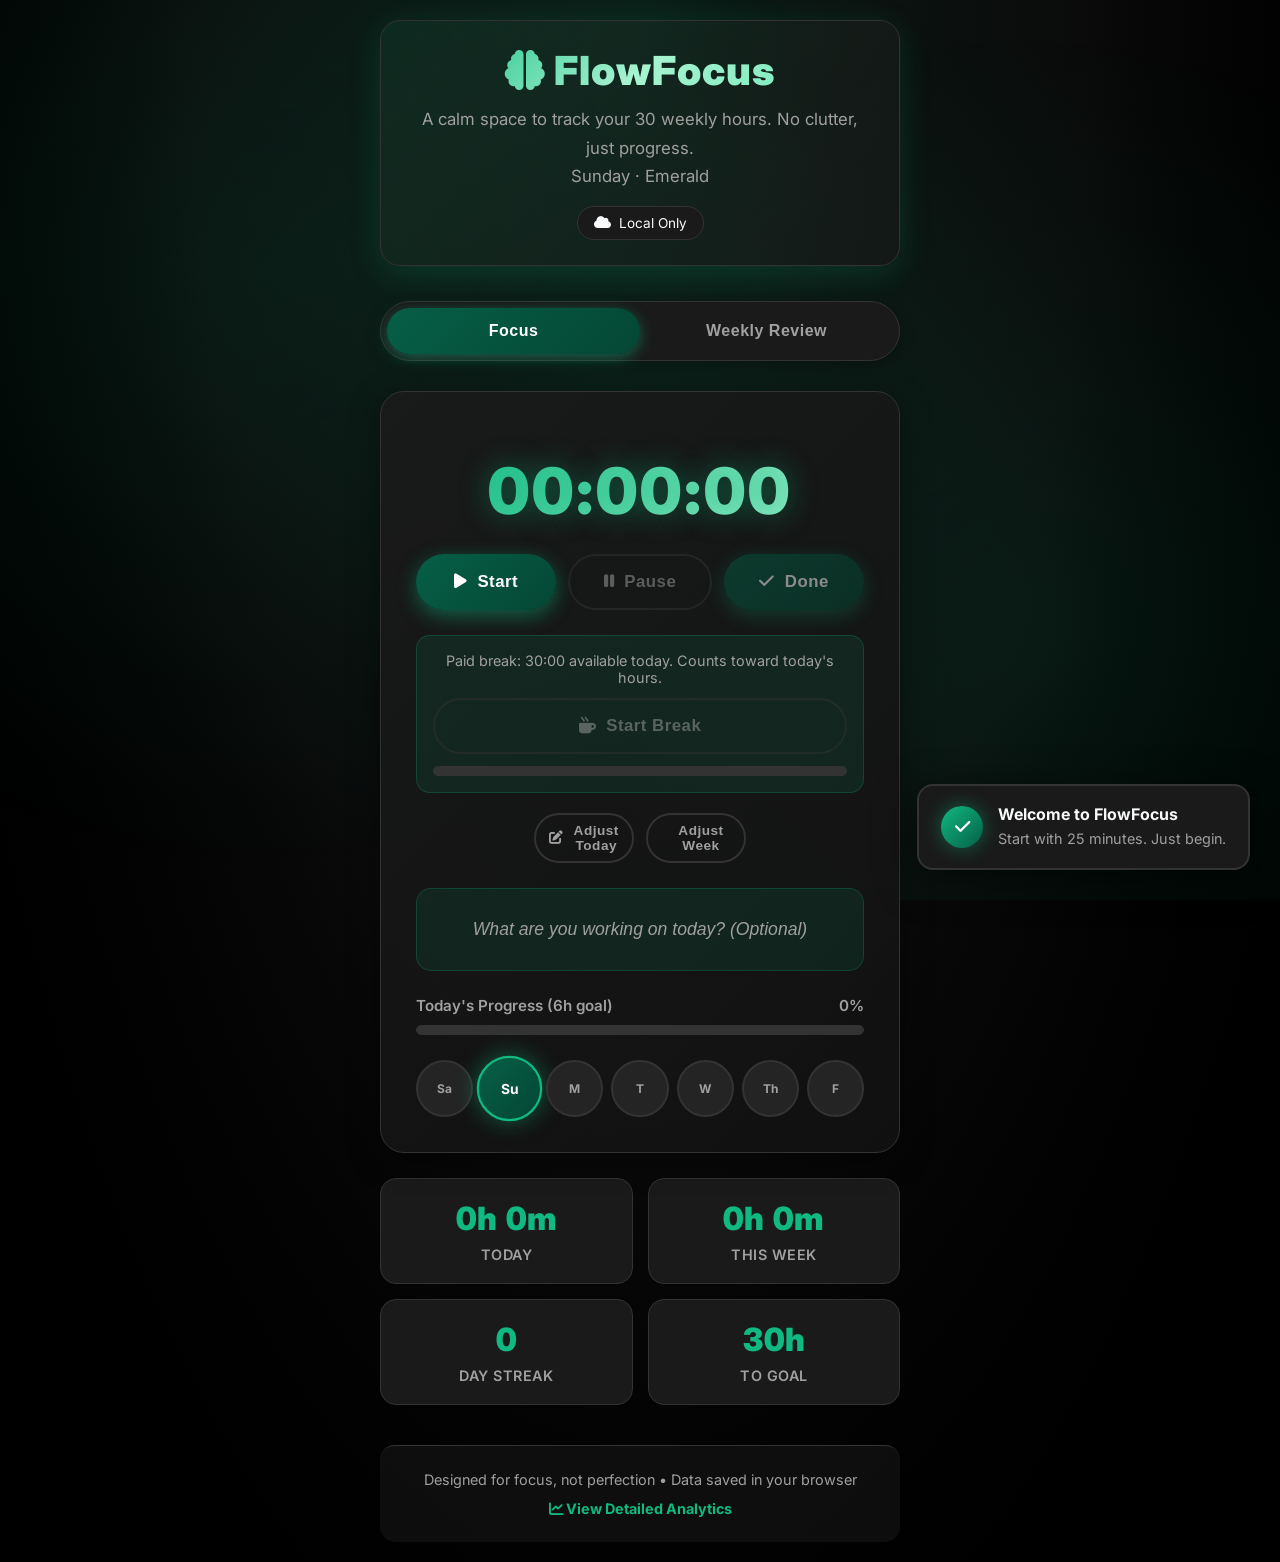
==== commit eafcd700: "Update weekday gem colors and derived shades" ====
--- a/index.html
+++ b/index.html
@@ -19,11 +19,11 @@
     <style>
         :root {
             --primary: #dc143c;
-            --primary-light: #ff2e4d;
-            --primary-dark: #9d0b28;
+            --primary-light: #ff98a6;
+            --primary-dark: #881337;
             --primary-glow: rgba(220, 20, 60, 0.5);
-            --secondary: #ff6b9d;
-            --success: #ff94a8;
+            --secondary: #ff5c78;
+            --success: #ff98a6;
             --warning: #ff4757;
             --light: #f8f9fa;
             --dark: #0a0a0a;
@@ -501,7 +501,7 @@
         
         /* Completion Message */
         .completion-message {
-            background: linear-gradient(135deg, rgba(255, 148, 168, 0.1) 0%, rgba(255, 107, 157, 0.1) 100%);
+            background: linear-gradient(135deg, var(--theme-soft) 0%, var(--theme-border) 100%);
             border: 2px solid var(--success);
             border-radius: 15px;
             padding: 25px;
@@ -2600,6 +2600,15 @@
             return Math.max(0, Math.min(24 * 3600, totalSeconds));
         }
 
+        function setTodayAdjustedTotal(totalSeconds) {
+            todaySavedSeconds = totalSeconds;
+            todaySeconds = 0;
+            pausedTime = 0;
+            pausedOnDayKey = null;
+            if (isRunning) startTime = Date.now();
+            updateTimer();
+        }
+
         async function saveAdjustment() {
             if (selectedDateForAdjustment === 'week') {
                 // Save all week days
@@ -2627,6 +2636,9 @@
                     const totalSeconds = hoursMinutesToClampedSeconds(updates[dateKey].hours, updates[dateKey].minutes);
                     weekData[dateKey] = totalSeconds;
                 });
+                if (Object.prototype.hasOwnProperty.call(updates, getTodayKey())) {
+                    setTodayAdjustedTotal(weekData[getTodayKey()]);
+                }
                 
                 showNotification('Week Updated', 'Weekly hours have been updated.', 'info');
                 
@@ -2656,6 +2668,9 @@
                     const totalSeconds = hoursMinutesToClampedSeconds(updates[dateKey].hours, updates[dateKey].minutes);
                     weekData[dateKey] = totalSeconds;
                 });
+                if (Object.prototype.hasOwnProperty.call(updates, getTodayKey())) {
+                    setTodayAdjustedTotal(weekData[getTodayKey()]);
+                }
                 
                 showNotification('All Days Updated', 'All days have been updated.', 'info');
                 
@@ -2672,7 +2687,7 @@
                 
                 // If adjusting today, update todaySavedSeconds
                 if (selectedDateForAdjustment === getTodayKey()) {
-                    todaySavedSeconds = totalSeconds;
+                    setTodayAdjustedTotal(totalSeconds);
                 }
                 
                 showNotification('Hours Updated', `Updated ${selectedDateForAdjustment === getTodayKey() ? "today's" : "day's"} hours to ${hours}h ${minutes}m.`, 'info');
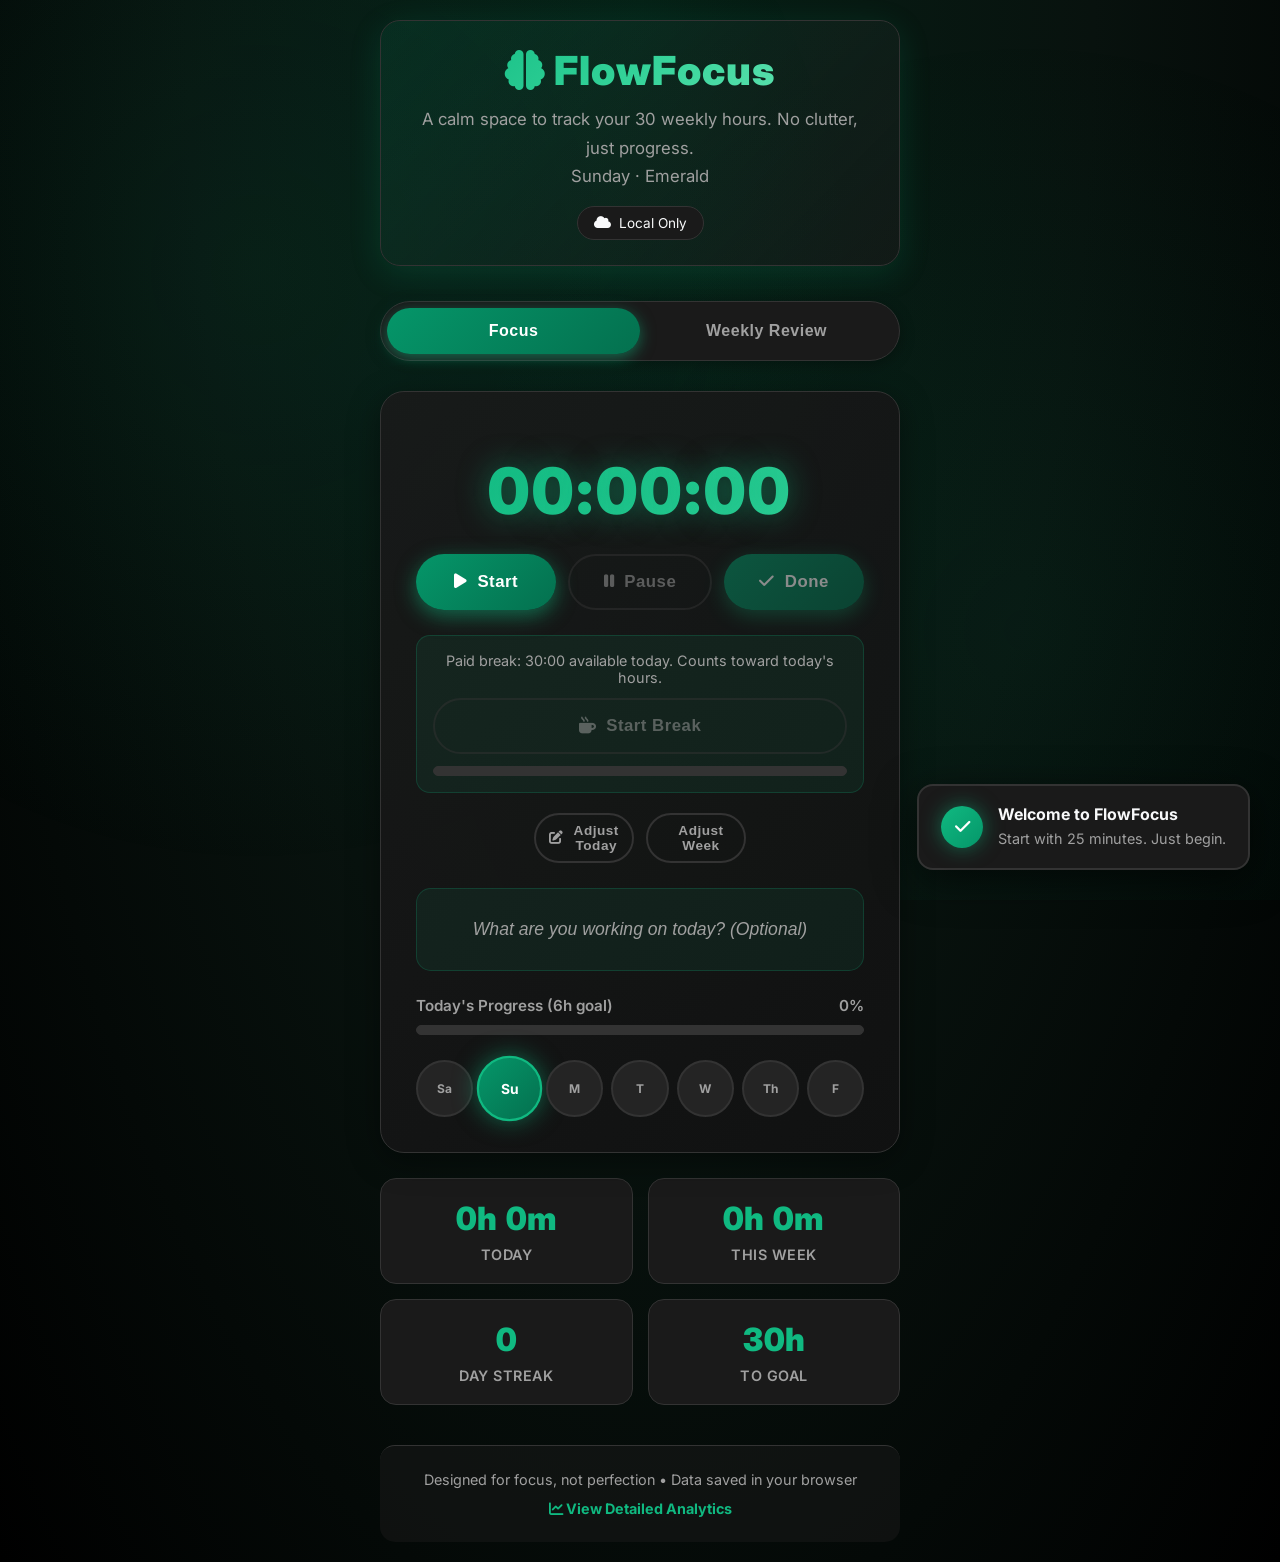
==== commit 221bc726: "Use exact reference palettes for seven weekday themes" ====
--- a/index.html
+++ b/index.html
@@ -13,17 +13,25 @@
     <link rel="icon" type="image/png" sizes="32x32" href="icons/favicon-32.png">
     <link rel="icon" type="image/png" sizes="192x192" href="icons/icon-192.png">
     <link rel="apple-touch-icon" href="icons/apple-touch-icon.png">
+    <link rel="stylesheet" href="themes.css">
     <script src="theme.js" defer></script>
     <link rel="stylesheet" href="https://cdnjs.cloudflare.com/ajax/libs/font-awesome/6.4.0/css/all.min.css">
     <link href="https://fonts.googleapis.com/css2?family=Inter:wght@300;400;500;600;700;800;900&display=swap" rel="stylesheet">
     <style>
         :root {
             --primary: #dc143c;
-            --primary-light: #ff98a6;
-            --primary-dark: #881337;
+            --primary-light: #ff2e4d;
+            --primary-dark: #9d0b28;
             --primary-glow: rgba(220, 20, 60, 0.5);
-            --secondary: #ff5c78;
-            --success: #ff98a6;
+            --secondary: #ff6b9d;
+            --success: #ff94a8;
+            --on-primary-dark: white;
+            --bg-radial: radial-gradient(ellipse at top, #20060a 0%, #120406 50%, #000000 100%);
+            --header-bg: linear-gradient(135deg, rgba(220, 20, 60, 0.1) 0%, rgba(26, 26, 26, 0.6) 100%);
+            --header-shadow: rgba(220, 20, 60, 0.15);
+            --bg-glow-1: rgba(220, 20, 60, 0.08);
+            --bg-glow-2: rgba(220, 20, 60, 0.06);
+            --focus-glow: rgba(220, 20, 60, 0.2);
             --warning: #ff4757;
             --light: #f8f9fa;
             --dark: #0a0a0a;
@@ -33,10 +41,8 @@
             --card-elevated: #242424;
             --border: #333;
             --border-hover: #444;
-            --theme-soft: rgba(220, 20, 60, 0.1);
-            --theme-border: rgba(220, 20, 60, 0.2);
-            --theme-shadow: rgba(220, 20, 60, 0.18);
-            --theme-tint: #1a0a0f;
+            --theme-soft: var(--bg-glow-1);
+            --theme-border: var(--focus-glow);
         }
         
         * {
@@ -47,7 +53,7 @@
         
         body {
             font-family: 'Inter', sans-serif;
-            background: radial-gradient(ellipse at top, var(--theme-tint) 0%, #0a0a0a 50%, #000000 100%);
+            background: var(--bg-radial);
             color: var(--light);
             min-height: 100vh;
             padding: 20px;
@@ -62,8 +68,8 @@
             right: 0;
             bottom: 0;
             background: 
-                radial-gradient(circle at 20% 30%, var(--theme-soft) 0%, transparent 50%),
-                radial-gradient(circle at 80% 70%, var(--theme-soft) 0%, transparent 50%);
+                radial-gradient(circle at 20% 30%, var(--bg-glow-1) 0%, transparent 50%),
+                radial-gradient(circle at 80% 70%, var(--bg-glow-2) 0%, transparent 50%);
             pointer-events: none;
             z-index: 0;
         }
@@ -79,10 +85,10 @@
             text-align: center;
             margin-bottom: 35px;
             padding: 25px;
-            background: linear-gradient(135deg, var(--theme-soft) 0%, rgba(26, 26, 26, 0.6) 100%);
+            background: var(--header-bg);
             border-radius: 20px;
             border: 1px solid var(--border);
-            box-shadow: 0 8px 32px var(--theme-shadow);
+            box-shadow: 0 8px 32px var(--header-shadow);
         }
         
         h1 {
@@ -133,7 +139,7 @@
         
         .mode-btn.active {
             background: linear-gradient(135deg, var(--primary-dark), color-mix(in srgb, var(--primary-dark) 75%, #000));
-            color: white;
+            color: var(--on-primary-dark);
             box-shadow: 0 4px 15px var(--primary-glow);
         }
         
@@ -183,7 +189,7 @@
         
         .focus-card:hover {
             transform: translateY(-3px);
-            box-shadow: 0 12px 40px var(--theme-shadow);
+            box-shadow: 0 12px 40px var(--focus-glow);
             border-color: var(--border-hover);
         }
         
@@ -236,7 +242,7 @@
         
         .simple-btn-primary {
             background: linear-gradient(135deg, var(--primary-dark), color-mix(in srgb, var(--primary-dark) 75%, #000));
-            color: white;
+            color: var(--on-primary-dark);
             box-shadow: 0 6px 20px var(--primary-glow);
         }
         
@@ -379,7 +385,7 @@
             border-color: var(--primary);
             transform: scale(1.15);
             box-shadow: 0 0 20px var(--primary-glow);
-            color: white;
+            color: var(--on-primary-dark);
         }
         
         .day-dot.completed {
@@ -2041,6 +2047,7 @@
             showNotification('Focus Time', 'Timer started. Deep work begins.', 'info');
             
             updateTimer();
+            updateBreakDisplay();
         }
 
         function pauseTimer() {
--- a/themes.css
+++ b/themes.css
@@ -0,0 +1,110 @@
+/* The seven weekday palettes use the exact values from the supplied reference. */
+:root[data-theme="emerald"] {
+    --bg-radial: radial-gradient(ellipse at top, #062016 0%, #08120e 50%, #000000 100%);
+    --header-bg: linear-gradient(135deg, rgba(16, 185, 129, 0.1) 0%, rgba(26, 26, 26, 0.6) 100%);
+    --header-shadow: rgba(16, 185, 129, 0.15);
+    --bg-glow-1: rgba(16, 185, 129, 0.08);
+    --bg-glow-2: rgba(16, 185, 129, 0.06);
+    --focus-glow: rgba(16, 185, 129, 0.2);
+    --primary: #10b981;
+    --primary-light: #34d399;
+    --primary-dark: #059669;
+    --primary-glow: rgba(16, 185, 129, 0.5);
+    --secondary: #6ee7b7;
+    --success: #a7f3d0;
+}
+
+:root[data-theme="ruby"] {
+    --bg-radial: radial-gradient(ellipse at top, #20060a 0%, #120406 50%, #000000 100%);
+    --header-bg: linear-gradient(135deg, rgba(220, 20, 60, 0.1) 0%, rgba(26, 26, 26, 0.6) 100%);
+    --header-shadow: rgba(220, 20, 60, 0.15);
+    --bg-glow-1: rgba(220, 20, 60, 0.08);
+    --bg-glow-2: rgba(220, 20, 60, 0.06);
+    --focus-glow: rgba(220, 20, 60, 0.2);
+    --primary: #dc143c;
+    --primary-light: #ff2e4d;
+    --primary-dark: #9d0b28;
+    --primary-glow: rgba(220, 20, 60, 0.5);
+    --secondary: #ff6b9d;
+    --success: #ff94a8;
+}
+
+:root[data-theme="sapphire"] {
+    --bg-radial: radial-gradient(ellipse at top, #07162c 0%, #040a15 50%, #000000 100%);
+    --header-bg: linear-gradient(135deg, rgba(37, 99, 235, 0.1) 0%, rgba(26, 26, 26, 0.6) 100%);
+    --header-shadow: rgba(37, 99, 235, 0.15);
+    --bg-glow-1: rgba(37, 99, 235, 0.08);
+    --bg-glow-2: rgba(37, 99, 235, 0.06);
+    --focus-glow: rgba(37, 99, 235, 0.2);
+    --primary: #2563eb;
+    --primary-light: #60a5fa;
+    --primary-dark: #1e40af;
+    --primary-glow: rgba(37, 99, 235, 0.5);
+    --secondary: #93c5fd;
+    --success: #bfdbfe;
+}
+
+:root[data-theme="topaz"] {
+    --bg-radial: radial-gradient(ellipse at top, #211300 0%, #120a00 50%, #000000 100%);
+    --header-bg: linear-gradient(135deg, rgba(245, 158, 11, 0.1) 0%, rgba(26, 26, 26, 0.6) 100%);
+    --header-shadow: rgba(245, 158, 11, 0.15);
+    --bg-glow-1: rgba(245, 158, 11, 0.08);
+    --bg-glow-2: rgba(245, 158, 11, 0.06);
+    --focus-glow: rgba(245, 158, 11, 0.2);
+    --primary: #f59e0b;
+    --primary-light: #fbbf24;
+    --primary-dark: #b45309;
+    --primary-glow: rgba(245, 158, 11, 0.5);
+    --secondary: #fcd34d;
+    --success: #fef08a;
+}
+
+:root[data-theme="diamond"] {
+    --bg-radial: radial-gradient(ellipse at top, #111a24 0%, #090e14 50%, #000000 100%);
+    --header-bg: linear-gradient(135deg, rgba(186, 230, 253, 0.12) 0%, rgba(26, 26, 26, 0.6) 100%);
+    --header-shadow: rgba(186, 230, 253, 0.15);
+    --bg-glow-1: rgba(186, 230, 253, 0.08);
+    --bg-glow-2: rgba(186, 230, 253, 0.06);
+    --focus-glow: rgba(186, 230, 253, 0.2);
+    --primary: #e0f2fe;
+    --primary-light: #ffffff;
+    --primary-dark: #7dd3fc;
+    --primary-glow: rgba(186, 230, 253, 0.5);
+    --secondary: #bae6fd;
+    --success: #f0f9ff;
+}
+
+:root[data-theme="amethyst"] {
+    --bg-radial: radial-gradient(ellipse at top, #19092b 0%, #0f051a 50%, #000000 100%);
+    --header-bg: linear-gradient(135deg, rgba(147, 51, 234, 0.1) 0%, rgba(26, 26, 26, 0.6) 100%);
+    --header-shadow: rgba(147, 51, 234, 0.15);
+    --bg-glow-1: rgba(147, 51, 234, 0.08);
+    --bg-glow-2: rgba(147, 51, 234, 0.06);
+    --focus-glow: rgba(147, 51, 234, 0.2);
+    --primary: #9333ea;
+    --primary-light: #c084fc;
+    --primary-dark: #6b21a8;
+    --primary-glow: rgba(147, 51, 234, 0.5);
+    --secondary: #e9d5ff;
+    --success: #f3e8ff;
+}
+
+:root[data-theme="tourmaline"] {
+    --bg-radial: radial-gradient(ellipse at top, #23081a 0%, #12040d 50%, #000000 100%);
+    --header-bg: linear-gradient(135deg, rgba(236, 72, 153, 0.1) 0%, rgba(26, 26, 26, 0.6) 100%);
+    --header-shadow: rgba(236, 72, 153, 0.15);
+    --bg-glow-1: rgba(236, 72, 153, 0.08);
+    --bg-glow-2: rgba(16, 185, 129, 0.06);
+    --focus-glow: rgba(236, 72, 153, 0.2);
+    --primary: #ec4899;
+    --primary-light: #f472b6;
+    --primary-dark: #be185d;
+    --primary-glow: rgba(236, 72, 153, 0.5);
+    --secondary: #10b981;
+    --success: #34d399;
+}
+
+/* Diamond's light button shade needs dark text for readability. */
+:root[data-theme="diamond"] {
+    --on-primary-dark: #0a0a0a;
+}
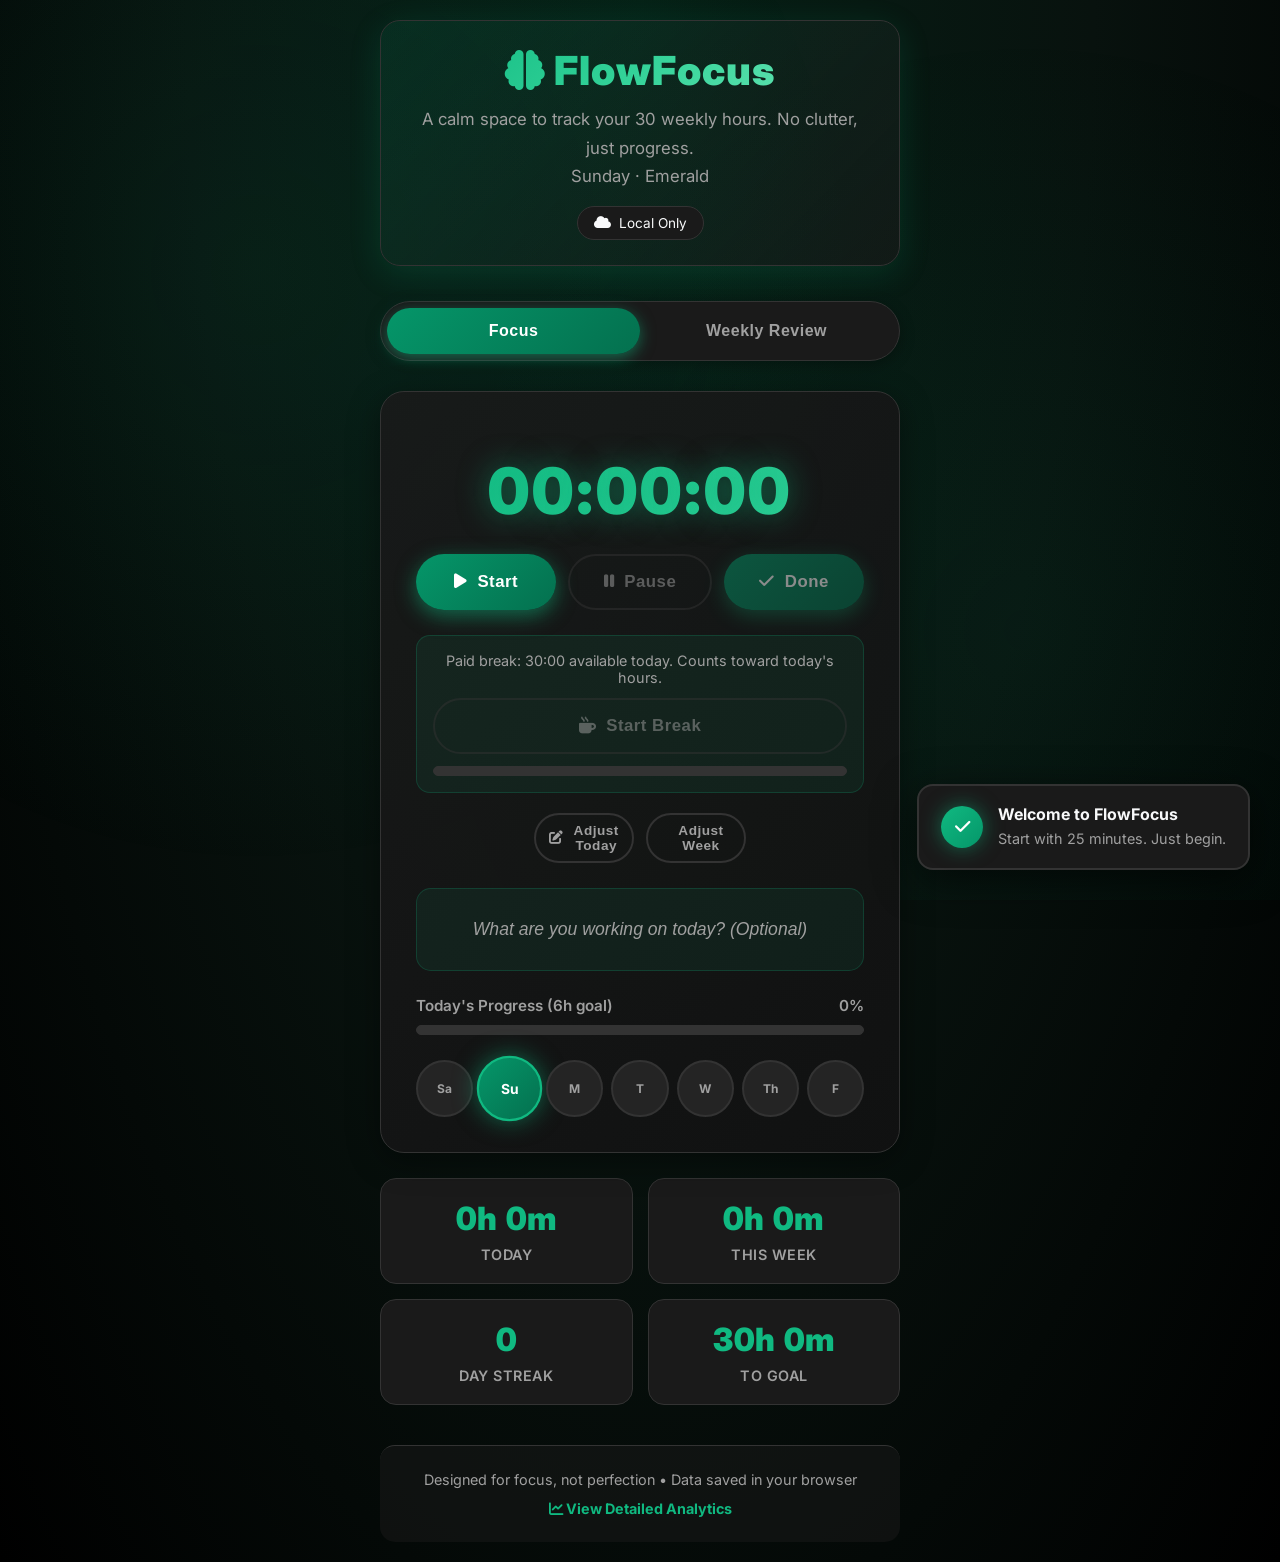
==== commit aa729d7e: "Show hours and minutes remaining to weekly goal" ====
--- a/index.html
+++ b/index.html
@@ -856,7 +856,7 @@
                     <div class="stat-label">Day Streak</div>
                 </div>
                 <div class="stat-item">
-                    <div class="stat-value" id="remainingHours">30h</div>
+                    <div class="stat-value" id="remainingHours">30h 0m</div>
                     <div class="stat-label">To Goal</div>
                 </div>
             </div>
@@ -2172,8 +2172,10 @@
             
             // Remaining hours
             const remaining = Math.max(0, weeklyGoalSeconds - weekTotalSeconds);
-            const remHours = Math.floor(remaining / 3600);
-            remainingHours.textContent = `${remHours}h`;
+            const remainingMinutes = Math.ceil(remaining / 60);
+            const remHours = Math.floor(remainingMinutes / 60);
+            const remMinutes = remainingMinutes % 60;
+            remainingHours.textContent = `${remHours}h ${remMinutes}m`;
             
             // Today's progress
             const todayProgress = Math.max(0, Math.min((totalTodaySeconds / dailyGoalSeconds) * 100, 100));
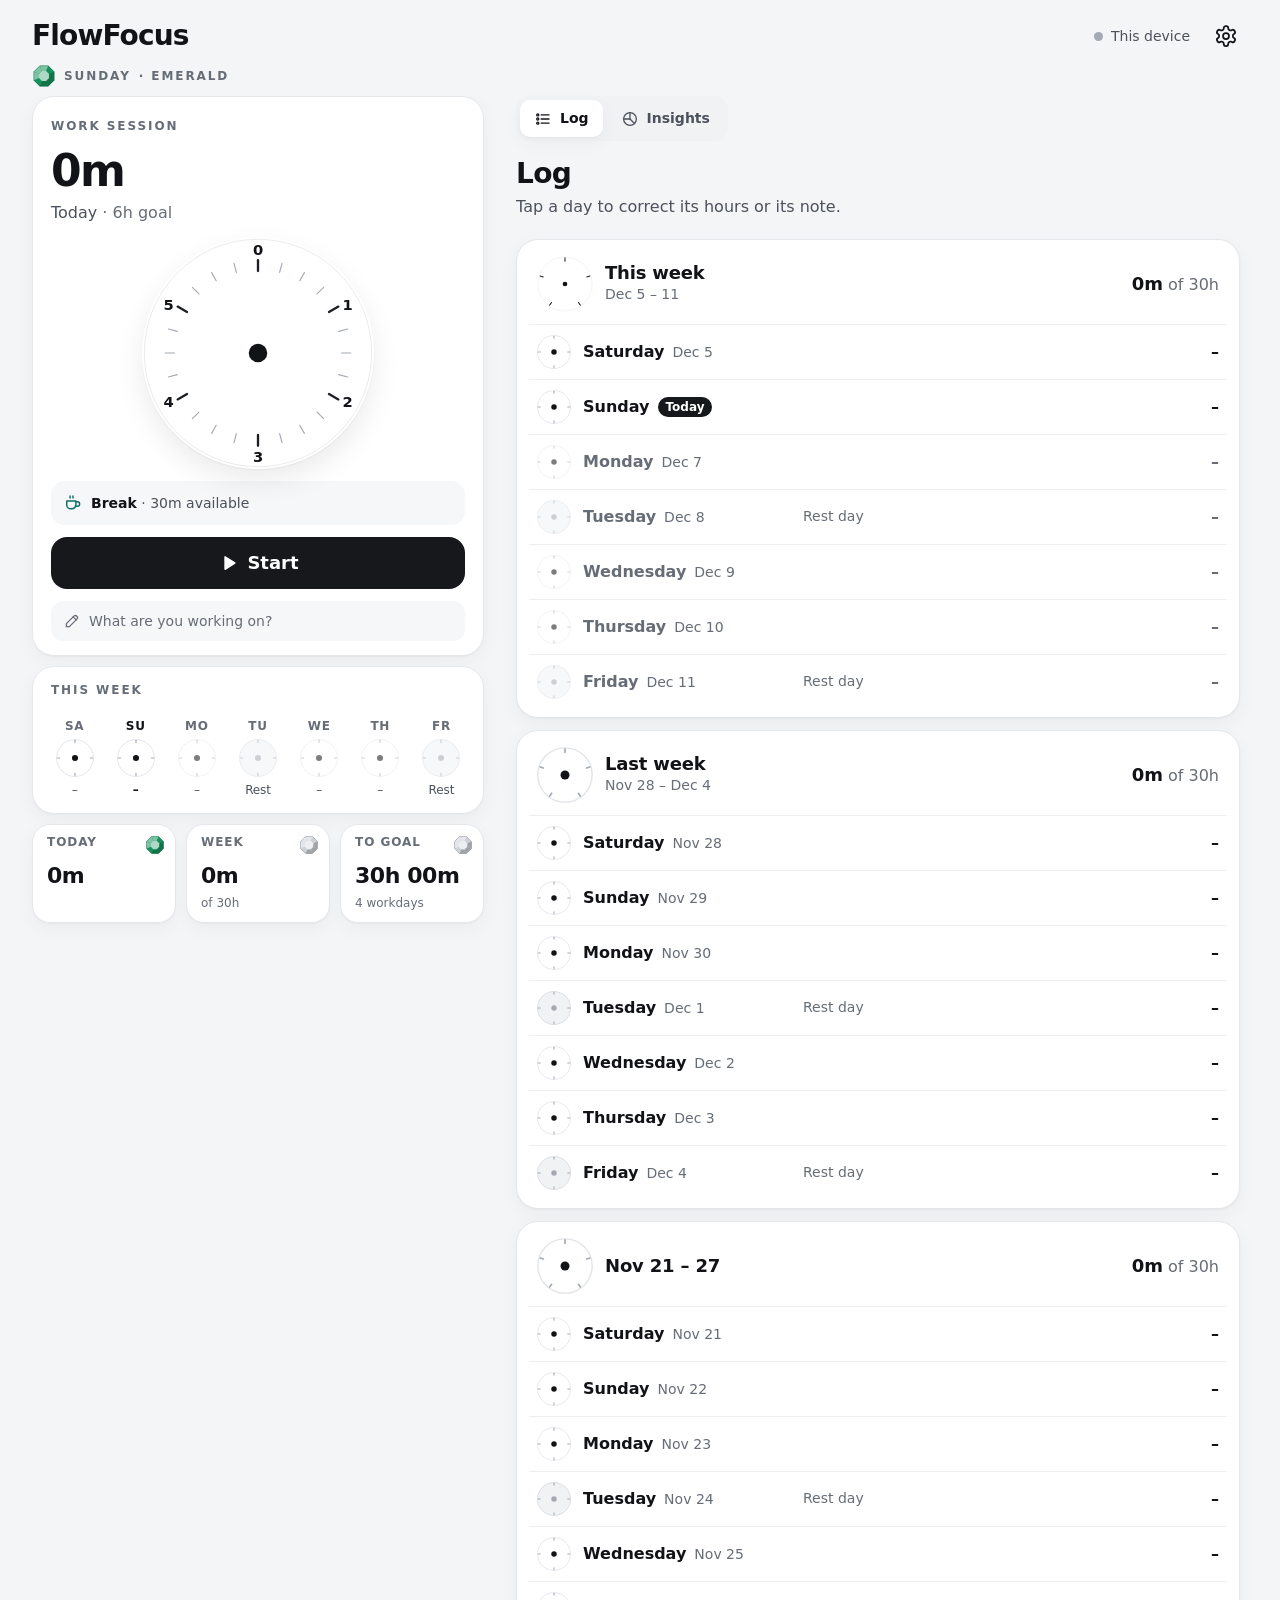
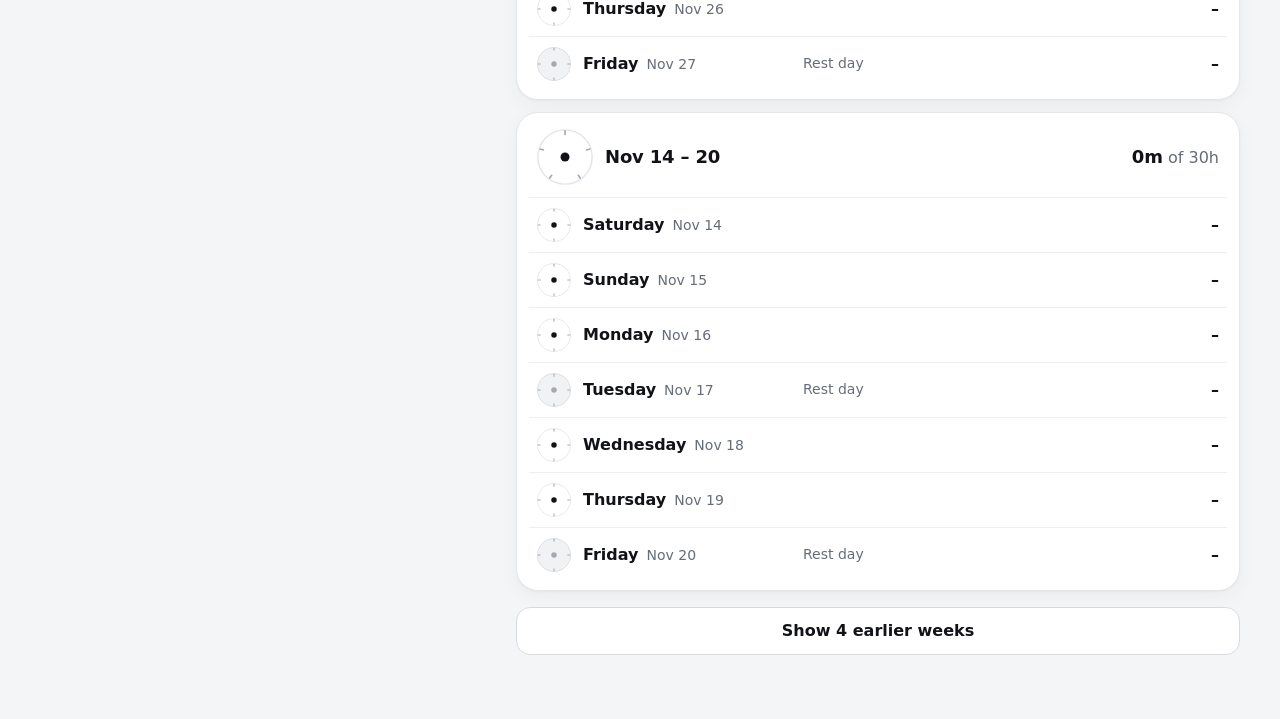
==== commit 87c8b971: "Redesign FlowFocus as a clean visual timer Replace the whole interface while keeping every stored ke" ====
--- a/index.html
+++ b/index.html
@@ -2,2776 +2,105 @@
 <html lang="en">
 <head>
     <meta charset="UTF-8">
-    <meta name="viewport" content="width=device-width, initial-scale=1.0">
-    <title>FlowFocus - ADHD Work Tracker</title>
+    <meta name="viewport" content="width=device-width, initial-scale=1, viewport-fit=cover">
+    <title>FlowFocus</title>
+    <meta name="description" content="A visual timer for your contracted hours: 6 a workday, 30 a week.">
     <link rel="manifest" href="manifest.json">
-    <meta name="theme-color" content="#0a0a0a">
+    <meta name="theme-color" content="#F4F5F7" media="(prefers-color-scheme: light)">
+    <meta name="theme-color" content="#0E0F11" media="(prefers-color-scheme: dark)">
     <meta name="mobile-web-app-capable" content="yes">
     <meta name="apple-mobile-web-app-capable" content="yes">
-    <meta name="apple-mobile-web-app-status-bar-style" content="black-translucent">
+    <meta name="apple-mobile-web-app-status-bar-style" content="default">
     <meta name="apple-mobile-web-app-title" content="FlowFocus">
     <link rel="icon" type="image/png" sizes="32x32" href="icons/favicon-32.png">
     <link rel="icon" type="image/png" sizes="192x192" href="icons/icon-192.png">
     <link rel="apple-touch-icon" href="icons/apple-touch-icon.png">
-    <link rel="stylesheet" href="themes.css">
-    <script src="theme.js" defer></script>
-    <link rel="stylesheet" href="https://cdnjs.cloudflare.com/ajax/libs/font-awesome/6.4.0/css/all.min.css">
-    <link href="https://fonts.googleapis.com/css2?family=Inter:wght@300;400;500;600;700;800;900&display=swap" rel="stylesheet">
-    <style>
-        :root {
-            --primary: #dc143c;
-            --primary-light: #ff2e4d;
-            --primary-dark: #9d0b28;
-            --primary-glow: rgba(220, 20, 60, 0.5);
-            --secondary: #ff6b9d;
-            --success: #ff94a8;
-            --on-primary-dark: white;
-            --bg-radial: radial-gradient(ellipse at top, #20060a 0%, #120406 50%, #000000 100%);
-            --header-bg: linear-gradient(135deg, rgba(220, 20, 60, 0.1) 0%, rgba(26, 26, 26, 0.6) 100%);
-            --header-shadow: rgba(220, 20, 60, 0.15);
-            --bg-glow-1: rgba(220, 20, 60, 0.08);
-            --bg-glow-2: rgba(220, 20, 60, 0.06);
-            --focus-glow: rgba(220, 20, 60, 0.2);
-            --warning: #ff4757;
-            --light: #f8f9fa;
-            --dark: #0a0a0a;
-            --darker: #000000;
-            --gray: #a0a0a0;
-            --card-bg: #1a1a1a;
-            --card-elevated: #242424;
-            --border: #333;
-            --border-hover: #444;
-            --theme-soft: var(--bg-glow-1);
-            --theme-border: var(--focus-glow);
-        }
-        
-        * {
-            margin: 0;
-            padding: 0;
-            box-sizing: border-box;
-        }
-        
-        body {
-            font-family: 'Inter', sans-serif;
-            background: var(--bg-radial);
-            color: var(--light);
-            min-height: 100vh;
-            padding: 20px;
-            position: relative;
-        }
-        
-        body::before {
-            content: '';
-            position: fixed;
-            top: 0;
-            left: 0;
-            right: 0;
-            bottom: 0;
-            background: 
-                radial-gradient(circle at 20% 30%, var(--bg-glow-1) 0%, transparent 50%),
-                radial-gradient(circle at 80% 70%, var(--bg-glow-2) 0%, transparent 50%);
-            pointer-events: none;
-            z-index: 0;
-        }
-        
-        .container {
-            max-width: 520px;
-            margin: 0 auto;
-            position: relative;
-            z-index: 1;
-        }
-        
-        header {
-            text-align: center;
-            margin-bottom: 35px;
-            padding: 25px;
-            background: var(--header-bg);
-            border-radius: 20px;
-            border: 1px solid var(--border);
-            box-shadow: 0 8px 32px var(--header-shadow);
-        }
-        
-        h1 {
-            font-size: 2.5rem;
-            font-weight: 900;
-            background: linear-gradient(135deg, var(--primary) 0%, var(--primary-light) 50%, var(--secondary) 100%);
-            -webkit-background-clip: text;
-            -webkit-text-fill-color: transparent;
-            background-clip: text;
-            margin-bottom: 10px;
-            letter-spacing: 1px;
-        }
-        
-        .subtitle {
-            color: var(--gray);
-            font-size: 1.05rem;
-            line-height: 1.7;
-        }
-        
-        /* Mode Toggle */
-        .mode-toggle {
-            display: flex;
-            background: var(--card-bg);
-            border-radius: 50px;
-            padding: 6px;
-            margin-bottom: 30px;
-            border: 1px solid var(--border);
-            box-shadow: 0 4px 15px rgba(0, 0, 0, 0.3);
-        }
-        
-        .mode-btn {
-            flex: 1;
-            padding: 14px;
-            border: none;
-            background: transparent;
-            color: var(--gray);
-            font-size: 1rem;
-            font-weight: 700;
-            cursor: pointer;
-            border-radius: 50px;
-            transition: all 0.3s ease;
-            letter-spacing: 0.5px;
-        }
-        
-        .mode-btn:hover {
-            color: var(--primary-light);
-        }
-        
-        .mode-btn.active {
-            background: linear-gradient(135deg, var(--primary-dark), color-mix(in srgb, var(--primary-dark) 75%, #000));
-            color: var(--on-primary-dark);
-            box-shadow: 0 4px 15px var(--primary-glow);
-        }
-        
-        .mode-content {
-            display: none;
-        }
-        
-        .mode-content.active {
-            display: block;
-            animation: fadeIn 0.5s ease;
-        }
-        
-        @keyframes fadeIn {
-            from { opacity: 0; transform: translateY(10px); }
-            to { opacity: 1; transform: translateY(0); }
-        }
-        
-        /* Focus Card */
-        .focus-card {
-            background: linear-gradient(135deg, rgba(26, 26, 26, 0.9) 0%, rgba(18, 18, 18, 0.9) 100%);
-            border-radius: 24px;
-            padding: 35px;
-            margin-bottom: 25px;
-            border: 1px solid var(--border);
-            text-align: center;
-            transition: all 0.3s ease;
-            box-shadow: 0 8px 32px rgba(0, 0, 0, 0.4);
-            position: relative;
-            overflow: hidden;
-        }
-        
-        .focus-card::before {
-            content: '';
-            position: absolute;
-            top: 0;
-            left: 0;
-            right: 0;
-            height: 2px;
-            background: linear-gradient(90deg, transparent, var(--primary), transparent);
-            opacity: 0;
-            transition: opacity 0.3s ease;
-        }
-        
-        .focus-card:hover::before {
-            opacity: 1;
-        }
-        
-        .focus-card:hover {
-            transform: translateY(-3px);
-            box-shadow: 0 12px 40px var(--focus-glow);
-            border-color: var(--border-hover);
-        }
-        
-        .timer-display {
-            font-size: 4rem;
-            font-weight: 900;
-            background: linear-gradient(135deg, var(--primary) 0%, var(--primary-light) 100%);
-            -webkit-background-clip: text;
-            -webkit-text-fill-color: transparent;
-            background-clip: text;
-            margin: 25px 0;
-            font-variant-numeric: tabular-nums;
-            letter-spacing: 3px;
-            text-shadow: 0 0 30px var(--primary-glow);
-        }
-        
-        .timer-display.running {
-            animation: pulse 2s ease-in-out infinite;
-        }
-        
-        @keyframes pulse {
-            0%, 100% { filter: drop-shadow(0 0 20px var(--primary-glow)); }
-            50% { filter: drop-shadow(0 0 35px var(--primary-glow)); }
-        }
-        
-        /* Simple Controls */
-        .simple-controls {
-            display: flex;
-            gap: 12px;
-            justify-content: center;
-            margin-bottom: 25px;
-        }
-        
-        .simple-btn {
-            padding: 16px 32px;
-            border: none;
-            border-radius: 50px;
-            font-size: 1.05rem;
-            font-weight: 700;
-            cursor: pointer;
-            display: flex;
-            align-items: center;
-            gap: 10px;
-            transition: all 0.3s ease;
-            flex: 1;
-            max-width: 150px;
-            justify-content: center;
-            letter-spacing: 0.5px;
-        }
-        
-        .simple-btn-primary {
-            background: linear-gradient(135deg, var(--primary-dark), color-mix(in srgb, var(--primary-dark) 75%, #000));
-            color: var(--on-primary-dark);
-            box-shadow: 0 6px 20px var(--primary-glow);
-        }
-        
-        .simple-btn-primary:hover:not(:disabled) {
-            transform: translateY(-3px);
-            box-shadow: 0 8px 25px var(--primary-glow);
-        }
-        
-        .simple-btn-secondary {
-            background: transparent;
-            color: var(--gray);
-            border: 2px solid var(--border);
-        }
-        
-        .simple-btn-secondary:hover:not(:disabled) {
-            border-color: var(--primary);
-            color: var(--primary);
-            transform: translateY(-3px);
-        }
-        
-        .simple-btn-small {
-            padding: 8px 16px;
-            font-size: 0.85rem;
-            max-width: 100px;
-        }
-        
-        .simple-btn:disabled {
-            opacity: 0.5;
-            cursor: not-allowed;
-        }
-        
-        /* Today's Focus */
-        .today-focus {
-            margin: 25px 0;
-            padding: 20px;
-            background: var(--theme-soft);
-            border-radius: 15px;
-            border-left: 4px solid var(--primary);
-            border: 1px solid var(--theme-border);
-        }
-        
-        .focus-input {
-            width: 100%;
-            background: transparent;
-            border: none;
-            color: var(--light);
-            font-size: 1.1rem;
-            padding: 10px;
-            outline: none;
-            text-align: center;
-            font-weight: 500;
-        }
-        
-        .focus-input::placeholder {
-            color: var(--gray);
-            font-style: italic;
-            font-weight: 400;
-        }
-        
-        /* Progress */
-        .progress-container {
-            margin: 25px 0;
-        }
-        
-        .progress-label {
-            display: flex;
-            justify-content: space-between;
-            margin-bottom: 10px;
-            font-size: 0.95rem;
-            color: var(--gray);
-            font-weight: 600;
-        }
-        
-        .progress-bar {
-            height: 10px;
-            background: var(--border);
-            border-radius: 10px;
-            overflow: hidden;
-            border: 1px solid var(--border);
-        }
-        
-        .progress-fill {
-            height: 100%;
-            background: linear-gradient(90deg, var(--primary) 0%, var(--primary-light) 50%, var(--secondary) 100%);
-            border-radius: 10px;
-            width: 0%;
-            transition: width 0.8s ease;
-            box-shadow: 0 0 15px var(--primary-glow);
-        }
-
-        .break-active #todayProgressBar,
-        #breakProgress {
-            background: linear-gradient(90deg, #eac879, #fff1ae);
-            box-shadow: 0 0 15px rgba(234, 200, 121, 0.5);
-        }
-
-        .break-panel {
-            margin-bottom: 20px;
-            padding: 16px;
-            border: 1px solid var(--theme-border);
-            border-radius: 14px;
-            background: var(--theme-soft);
-        }
-
-        .break-panel p { color: var(--gray); font-size: 0.9rem; margin-bottom: 12px; }
-        .break-panel .simple-btn { max-width: none; }
-        .break-panel .progress-bar { margin-top: 12px; }
-        
-        /* Weekly Overview - Simplified */
-        .week-overview {
-            display: grid;
-            grid-template-columns: repeat(7, 1fr);
-            gap: 8px;
-            margin-top: 25px;
-        }
-        
-        .day-dot {
-            aspect-ratio: 1;
-            background: var(--card-elevated);
-            border-radius: 50%;
-            display: flex;
-            align-items: center;
-            justify-content: center;
-            font-size: 0.75rem;
-            font-weight: 700;
-            transition: all 0.3s ease;
-            border: 2px solid var(--border);
-            color: var(--gray);
-            position: relative;
-            cursor: pointer;
-        }
-        
-        .day-dot:hover {
-            border-color: var(--primary);
-            transform: scale(1.05);
-        }
-        
-        .day-dot.active {
-            background: linear-gradient(135deg, var(--primary-dark), color-mix(in srgb, var(--primary-dark) 75%, #000));
-            border-color: var(--primary);
-            transform: scale(1.15);
-            box-shadow: 0 0 20px var(--primary-glow);
-            color: var(--on-primary-dark);
-        }
-        
-        .day-dot.completed {
-            background: linear-gradient(135deg, var(--success) 0%, var(--secondary) 100%);
-            border-color: var(--success);
-            color: var(--dark);
-        }
-        
-        /* Manual Adjustment Modal */
-        .modal-overlay {
-            position: fixed;
-            top: 0;
-            left: 0;
-            right: 0;
-            bottom: 0;
-            background: rgba(0, 0, 0, 0.8);
-            display: flex;
-            align-items: center;
-            justify-content: center;
-            z-index: 2000;
-            opacity: 0;
-            visibility: hidden;
-            transition: all 0.3s ease;
-        }
-        
-        .modal-overlay.show {
-            opacity: 1;
-            visibility: visible;
-        }
-        
-        .modal {
-            background: linear-gradient(135deg, rgba(26, 26, 26, 0.95) 0%, rgba(18, 18, 18, 0.95) 100%);
-            border-radius: 24px;
-            padding: 30px;
-            max-width: 400px;
-            width: 90%;
-            border: 1px solid var(--border);
-            box-shadow: 0 20px 60px rgba(0, 0, 0, 0.6);
-            transform: translateY(20px);
-            transition: transform 0.3s ease;
-        }
-        
-        .modal-overlay.show .modal {
-            transform: translateY(0);
-        }
-        
-        .modal-title {
-            font-size: 1.5rem;
-            font-weight: 800;
-            color: var(--primary);
-            margin-bottom: 25px;
-            text-align: center;
-            display: flex;
-            align-items: center;
-            justify-content: center;
-            gap: 10px;
-        }
-        
-        .adjustment-inputs {
-            display: flex;
-            gap: 15px;
-            margin: 25px 0;
-            justify-content: center;
-        }
-        
-        .number-input {
-            width: 100px;
-            background: var(--card-bg);
-            border: 2px solid var(--border);
-            border-radius: 12px;
-            padding: 15px;
-            color: white;
-            font-size: 1.3rem;
-            font-weight: 700;
-            text-align: center;
-            outline: none;
-        }
-        
-        .number-input:focus {
-            border-color: var(--primary);
-            box-shadow: 0 0 20px var(--primary-glow);
-        }
-        
-        .input-label {
-            display: block;
-            text-align: center;
-            color: var(--gray);
-            font-size: 0.9rem;
-            margin-bottom: 8px;
-            font-weight: 600;
-        }
-        
-        /* Quick Adjust Buttons */
-        .quick-adjust {
-            display: flex;
-            flex-wrap: wrap;
-            gap: 10px;
-            justify-content: center;
-            margin: 20px 0;
-        }
-        
-        .quick-btn {
-            padding: 10px 16px;
-            background: var(--card-bg);
-            border: 1px solid var(--border);
-            border-radius: 10px;
-            color: var(--gray);
-            cursor: pointer;
-            transition: all 0.2s ease;
-            font-size: 0.9rem;
-            font-weight: 600;
-        }
-        
-        .quick-btn:hover {
-            border-color: var(--primary);
-            color: var(--primary);
-            transform: translateY(-2px);
-        }
-        
-        /* Completion Message */
-        .completion-message {
-            background: linear-gradient(135deg, var(--theme-soft) 0%, var(--theme-border) 100%);
-            border: 2px solid var(--success);
-            border-radius: 15px;
-            padding: 25px;
-            margin-top: 25px;
-            text-align: center;
-            display: none;
-        }
-        
-        .completion-message.show {
-            display: block;
-            animation: fadeIn 0.5s ease;
-        }
-        
-        .completion-message h3 {
-            color: var(--success);
-            margin-bottom: 10px;
-            font-size: 1.3rem;
-        }
-        
-        .completion-message p {
-            color: var(--light);
-            line-height: 1.7;
-        }
-        
-        /* Stats - Simple */
-        .simple-stats {
-            display: grid;
-            grid-template-columns: repeat(2, 1fr);
-            gap: 15px;
-            margin-top: 25px;
-        }
-        
-        .stat-item {
-            background: var(--card-bg);
-            padding: 20px 15px;
-            border-radius: 16px;
-            text-align: center;
-            border: 1px solid var(--border);
-            transition: all 0.3s ease;
-        }
-        
-        .stat-item:hover {
-            border-color: var(--primary);
-            transform: translateY(-3px);
-            box-shadow: 0 8px 25px var(--primary-glow);
-        }
-        
-        .stat-value {
-            font-size: 2rem;
-            font-weight: 900;
-            color: var(--primary);
-            margin-bottom: 8px;
-            font-variant-numeric: tabular-nums;
-        }
-        
-        .stat-label {
-            font-size: 0.9rem;
-            color: var(--gray);
-            font-weight: 600;
-            text-transform: uppercase;
-            letter-spacing: 0.5px;
-        }
-        
-        /* Review Mode Styling */
-        .review-card-title {
-            margin-bottom: 25px;
-            color: var(--primary);
-            font-size: 1.5rem;
-            font-weight: 800;
-            display: flex;
-            align-items: center;
-            justify-content: center;
-            gap: 12px;
-        }
-        
-        .insight-box {
-            margin-top: 25px;
-            padding: 20px;
-            background: linear-gradient(135deg, rgba(255, 71, 87, 0.1) 0%, rgba(176, 0, 32, 0.1) 100%);
-            border-radius: 12px;
-            border-left: 4px solid var(--warning);
-            border: 1px solid rgba(255, 71, 87, 0.2);
-        }
-        
-        .insight-box h4 {
-            color: var(--warning);
-            margin-bottom: 12px;
-            display: flex;
-            align-items: center;
-            gap: 10px;
-            font-size: 1.1rem;
-        }
-        
-        .insight-box p {
-            color: var(--gray);
-            font-size: 0.95rem;
-            line-height: 1.7;
-        }
-        
-        /* Cloud Status Indicator */
-        .cloud-status {
-            display: inline-flex;
-            align-items: center;
-            gap: 8px;
-            padding: 8px 16px;
-            background: var(--card-bg);
-            border-radius: 20px;
-            border: 1px solid var(--border);
-            margin-top: 15px;
-            font-size: 0.85rem;
-            cursor: pointer;
-            transition: all 0.3s ease;
-        }
-        
-        .cloud-status:hover {
-            border-color: var(--primary);
-            transform: translateY(-2px);
-        }
-        
-        .cloud-status.synced {
-            border-color: var(--success);
-            color: var(--success);
-        }
-        
-        .cloud-status.error {
-            border-color: var(--warning);
-            color: var(--warning);
-        }
-        
-        /* Notification */
-        .notification {
-            position: fixed;
-            bottom: 30px;
-            right: 30px;
-            background: var(--card-bg);
-            border-radius: 16px;
-            padding: 18px 22px;
-            display: flex;
-            align-items: center;
-            gap: 15px;
-            transform: translateX(500px);
-            opacity: 0;
-            transition: all 0.5s cubic-bezier(0.68, -0.55, 0.265, 1.55);
-            z-index: 1000;
-            max-width: 350px;
-            border: 2px solid var(--border);
-            box-shadow: 0 10px 40px rgba(0, 0, 0, 0.6);
-        }
-        
-        .notification.show {
-            transform: translateX(0);
-            opacity: 1;
-        }
-        
-        .notification-icon {
-            width: 42px;
-            height: 42px;
-            border-radius: 50%;
-            display: flex;
-            align-items: center;
-            justify-content: center;
-            background: linear-gradient(135deg, var(--primary) 0%, var(--primary-dark) 100%);
-            color: white;
-            font-size: 1.1rem;
-            box-shadow: 0 0 20px var(--primary-glow);
-        }
-        
-        .notification-content {
-            flex: 1;
-        }
-        
-        .notification-content h4 {
-            font-size: 1rem;
-            margin-bottom: 4px;
-            font-weight: 700;
-        }
-        
-        .notification-content p {
-            font-size: 0.9rem;
-            color: var(--gray);
-            line-height: 1.5;
-        }
-        
-        /* Footer */
-        footer {
-            text-align: center;
-            margin-top: 40px;
-            color: var(--gray);
-            font-size: 0.9rem;
-            padding: 25px 20px;
-            border-top: 1px solid var(--border);
-            background: rgba(26, 26, 26, 0.5);
-            border-radius: 15px;
-        }
-        
-        .weekly-review-link {
-            color: var(--primary);
-            text-decoration: none;
-            font-weight: 700;
-            margin-top: 12px;
-            display: inline-block;
-            transition: all 0.3s ease;
-        }
-        
-        .weekly-review-link:hover {
-            color: var(--primary-light);
-            transform: translateY(-2px);
-        }
-        
-        /* Responsive */
-        @media (max-width: 580px) {
-            .container {
-                max-width: 100%;
-            }
-            
-            h1 {
-                font-size: 2rem;
-            }
-            
-            .timer-display {
-                font-size: 3rem;
-                letter-spacing: 2px;
-            }
-            
-            .simple-btn {
-                padding: 14px 24px;
-                font-size: 0.95rem;
-                max-width: 130px;
-            }
-            
-            .notification {
-                left: 20px;
-                right: 20px;
-                max-width: none;
-            }
-            
-            .adjustment-inputs {
-                flex-direction: column;
-                align-items: center;
-            }
-            
-            .number-input {
-                width: 80%;
-            }
-        }
-        
-        @media (max-width: 400px) {
-            .timer-display {
-                font-size: 2.5rem;
-            }
-            
-            .simple-controls {
-                flex-wrap: wrap;
-            }
-            
-            .simple-btn {
-                max-width: none;
-                flex-basis: 100%;
-            }
-        }
-    </style>
+    <link rel="preload" href="assets/fonts/inter-latin.woff2" as="font" type="font/woff2" crossorigin>
+    <script>
+        // Before first paint: today's gem and the saved appearance, so nothing flashes.
+        (function () {
+            var gems = ['emerald', 'sapphire', 'amethyst', 'diamond', 'ruby', 'tourmaline', 'topaz'];
+            var root = document.documentElement;
+            var offset = 0;
+            try {
+                if (/^(localhost|127\.0\.0\.1)$/.test(location.hostname)) offset = Number(localStorage.getItem('flowFocusDevOffset')) || 0;
+                var prefs = JSON.parse(localStorage.getItem('flowFocusPrefs') || '{}');
+                if (prefs.mode === 'light' || prefs.mode === 'dark') root.dataset.mode = prefs.mode;
+            } catch (e) { /* storage unavailable */ }
+            root.dataset.gem = gems[new Date(Date.now() + offset).getDay()];
+        })();
+    </script>
+    <link rel="stylesheet" href="css/tokens.css">
+    <link rel="stylesheet" href="css/base.css">
+    <link rel="stylesheet" href="css/components.css">
+    <link rel="stylesheet" href="css/views.css">
+    <script type="module" src="js/app.js"></script>
 </head>
 <body>
-    <div class="container">
-        <header>
-            <h1><i class="fas fa-brain"></i> FlowFocus</h1>
-            <p class="subtitle">A calm space to track your 30 weekly hours. No clutter, just progress.</p>
-            <p class="subtitle" data-day-theme></p>
-            
-            <!-- Cloud Status -->
-            <div class="cloud-status" id="cloudStatus" title="Click to manage cloud sync">
-                <i class="fas fa-cloud"></i>
-                <span id="cloudStatusText">Local Only</span>
+    <svg class="sprite" aria-hidden="true" focusable="false" width="0" height="0">
+        <defs>
+            <symbol id="i-play" viewBox="0 0 24 24"><path class="fill" fill="currentColor" stroke="none" d="M8 5.2v13.6a.8.8 0 0 0 1.2.7l10.6-6.8a.8.8 0 0 0 0-1.4L9.2 4.5A.8.8 0 0 0 8 5.2Z"/></symbol>
+            <symbol id="i-pause" viewBox="0 0 24 24"><rect class="fill" fill="currentColor" stroke="none" x="6" y="5" width="4.2" height="14" rx="1.2"/><rect class="fill" fill="currentColor" stroke="none" x="13.8" y="5" width="4.2" height="14" rx="1.2"/></symbol>
+            <symbol id="i-cup" viewBox="0 0 24 24"><path d="M4.5 9.5h11v4.5a5 5 0 0 1-5 5h-1a5 5 0 0 1-5-5V9.5Z"/><path d="M15.5 10.5h1.75a2.75 2.75 0 0 1 0 5.5H15"/><path d="M8.5 3.5v2.5M12 3.5v2.5"/></symbol>
+            <symbol id="i-check" viewBox="0 0 24 24"><path d="M5 12.5l4.5 4.5L19 7.5"/></symbol>
+            <symbol id="i-pencil" viewBox="0 0 24 24"><path d="M4.5 19.5h4l10-10a2.83 2.83 0 0 0-4-4l-10 10v4Z"/><path d="M13.5 6.5l4 4"/></symbol>
+            <symbol id="i-cloud" viewBox="0 0 24 24"><path d="M7.5 18.5h9.25a4.25 4.25 0 0 0 .5-8.47A6 6 0 0 0 5.9 9.6 4.5 4.5 0 0 0 7.5 18.5Z"/></symbol>
+            <symbol id="i-cloud-check" viewBox="0 0 24 24"><path d="M7.5 18.5h9.25a4.25 4.25 0 0 0 .5-8.47A6 6 0 0 0 5.9 9.6 4.5 4.5 0 0 0 7.5 18.5Z"/><path d="M9.25 13.75l2 2 3.75-3.75"/></symbol>
+            <symbol id="i-cloud-off" viewBox="0 0 24 24"><path d="M7.5 18.5h9.25a4.25 4.25 0 0 0 .5-8.47A6 6 0 0 0 5.9 9.6 4.5 4.5 0 0 0 7.5 18.5Z"/><path d="M4 4l16 16"/></symbol>
+            <symbol id="i-cloud-alert" viewBox="0 0 24 24"><path d="M7.5 18.5h9.25a4.25 4.25 0 0 0 .5-8.47A6 6 0 0 0 5.9 9.6 4.5 4.5 0 0 0 7.5 18.5Z"/><path d="M12 10.5v3"/><path d="M12 16.25v.01"/></symbol>
+            <symbol id="i-device" viewBox="0 0 24 24"><rect x="7" y="3" width="10" height="18" rx="2.5"/><path d="M11 17.5h2"/></symbol>
+            <symbol id="i-sync" viewBox="0 0 24 24"><path d="M19.5 10.5A7.75 7.75 0 0 0 5.6 7.4L4.5 8.75"/><path d="M4.5 4.5v4.25h4.25"/><path d="M4.5 13.5a7.75 7.75 0 0 0 13.9 3.1l1.1-1.35"/><path d="M19.5 19.5v-4.25h-4.25"/></symbol>
+            <symbol id="i-settings" viewBox="0 0 24 24"><path d="M12.22 2h-.44a2 2 0 0 0-2 2v.18a2 2 0 0 1-1 1.73l-.43.25a2 2 0 0 1-2 0l-.15-.08a2 2 0 0 0-2.73.73l-.22.38a2 2 0 0 0 .73 2.73l.15.1a2 2 0 0 1 1 1.72v.51a2 2 0 0 1-1 1.74l-.15.09a2 2 0 0 0-.73 2.73l.22.38a2 2 0 0 0 2.73.73l.15-.08a2 2 0 0 1 2 0l.43.25a2 2 0 0 1 1 1.73V20a2 2 0 0 0 2 2h.44a2 2 0 0 0 2-2v-.18a2 2 0 0 1 1-1.73l.43-.25a2 2 0 0 1 2 0l.15.08a2 2 0 0 0 2.73-.73l.22-.39a2 2 0 0 0-.73-2.73l-.15-.08a2 2 0 0 1-1-1.74v-.5a2 2 0 0 1 1-1.74l.15-.09a2 2 0 0 0 .73-2.73l-.22-.38a2 2 0 0 0-2.73-.73l-.15.08a2 2 0 0 1-2 0l-.43-.25a2 2 0 0 1-1-1.73V4a2 2 0 0 0-2-2z"/><circle cx="12" cy="12" r="3"/></symbol>
+            <symbol id="i-today" viewBox="0 0 24 24"><circle cx="12" cy="12" r="8.5"/><path class="fill" fill="currentColor" stroke="none" d="M12 12V5.25A6.75 6.75 0 0 1 18.75 12Z"/><path d="M12 12V6"/></symbol>
+            <symbol id="i-log" viewBox="0 0 24 24"><path d="M9.5 6.5H20M9.5 12H20M9.5 17.5H20"/><circle cx="5" cy="6.5" r="1.4"/><circle cx="5" cy="12" r="1.4"/><circle cx="5" cy="17.5" r="1.4"/></symbol>
+            <symbol id="i-insights" viewBox="0 0 24 24"><circle cx="12" cy="12" r="8.5"/><path d="M12 3.5V12l6 6"/><path d="M12 12H3.5"/></symbol>
+            <symbol id="i-close" viewBox="0 0 24 24"><path d="M6.5 6.5l11 11M17.5 6.5l-11 11"/></symbol>
+            <symbol id="i-download" viewBox="0 0 24 24"><path d="M12 4v11M7.5 10.5L12 15l4.5-4.5M5 19.5h14"/></symbol>
+            <symbol id="i-upload" viewBox="0 0 24 24"><path d="M12 15V4M7.5 8.5L12 4l4.5 4.5M5 19.5h14"/></symbol>
+            <symbol id="i-unlink" viewBox="0 0 24 24"><path d="M10.5 6.5l1-1a4.24 4.24 0 0 1 6 6l-1 1"/><path d="M13.5 17.5l-1 1a4.24 4.24 0 0 1-6-6l1-1"/><path d="M4 4l16 16"/></symbol>
+        </defs>
+    </svg>
+
+    <a class="skip-link" href="#main">Skip to content</a>
+
+    <div class="app">
+        <header class="topbar">
+            <div class="brand">
+                <p class="wordmark">FlowFocus</p>
+                <p class="dayline"><span class="day-stone" id="dayStone"></span><span id="dateLine"></span><span class="dayline-sep" aria-hidden="true">·</span><span id="gemName"></span></p>
+            </div>
+            <div class="topbar-tools">
+                <button class="sync" id="syncPill" type="button" data-state="local"></button>
+                <a class="icon-btn" href="#/settings" data-nav="settings" aria-label="Settings">
+                    <svg class="icon" aria-hidden="true" focusable="false"><use href="#i-settings"/></svg>
+                </a>
             </div>
         </header>
-        
-        <!-- Simple Mode Toggle -->
-        <div class="mode-toggle">
-            <button class="mode-btn active" data-mode="focus">Focus</button>
-            <button class="mode-btn" data-mode="review">Weekly Review</button>
-        </div>
-        
-        <!-- Focus Mode -->
-        <div id="focus-mode" class="mode-content active">
-            <div class="focus-card">
-                <div class="timer-display" id="timer">00:00:00</div>
-                
-                <div class="simple-controls">
-                    <button class="simple-btn simple-btn-primary" id="startBtn">
-                        <i class="fas fa-play"></i> Start
-                    </button>
-                    <button class="simple-btn simple-btn-secondary" id="pauseBtn" disabled>
-                        <i class="fas fa-pause"></i> Pause
-                    </button>
-                    <button class="simple-btn simple-btn-primary" id="finishBtn" disabled>
-                        <i class="fas fa-check"></i> Done
-                    </button>
-                </div>
 
-                <div class="break-panel" id="breakPanel">
-                    <p id="breakStatus" role="status">Paid break: 30 minutes available today. Break time counts toward today's hours.</p>
-                    <div class="simple-controls" style="margin-bottom: 0;">
-                        <button class="simple-btn simple-btn-secondary" id="breakBtn" type="button"><i class="fas fa-mug-hot"></i> Start Break</button>
-                    </div>
-                    <div class="progress-bar" aria-label="Paid break used"><div class="progress-fill" id="breakProgress"></div></div>
-                </div>
-                
-                <div class="simple-controls">
-                    <button class="simple-btn simple-btn-secondary simple-btn-small" id="adjustTodayBtn">
-                        <i class="fas fa-edit"></i> Adjust Today
-                    </button>
-                    <button class="simple-btn simple-btn-secondary simple-btn-small" id="adjustWeekBtn">
-                        <i class="fas fa-calendar-edit"></i> Adjust Week
-                    </button>
-                </div>
-                
-                <div class="today-focus">
-                    <input type="text" class="focus-input" id="focusInput" 
-                           placeholder="What are you working on today? (Optional)">
-                </div>
-                
-                <div class="progress-container">
-                    <div class="progress-label">
-                        <span>Today's Progress (6h goal)</span>
-                        <span id="todayProgressText">0%</span>
-                    </div>
-                    <div class="progress-bar">
-                        <div class="progress-fill" id="todayProgressBar"></div>
-                    </div>
-                </div>
-                
-                <div class="week-overview" id="weekOverview"></div>
-            </div>
-            
-            <div class="simple-stats">
-                <div class="stat-item">
-                    <div class="stat-value" id="todayTotal">0h 0m</div>
-                    <div class="stat-label">Today</div>
-                </div>
-                <div class="stat-item">
-                    <div class="stat-value" id="weekTotal">0h 0m</div>
-                    <div class="stat-label">This Week</div>
-                </div>
-                <div class="stat-item">
-                    <div class="stat-value" id="streakCount">0</div>
-                    <div class="stat-label">Day Streak</div>
-                </div>
-                <div class="stat-item">
-                    <div class="stat-value" id="remainingHours">30h 0m</div>
-                    <div class="stat-label">To Goal</div>
-                </div>
-            </div>
-            
-            <div class="completion-message" id="completionMessage">
-                <h3><i class="fas fa-check-circle"></i> Weekly Goal Met!</h3>
-                <p>You've completed your 30 hours for this week. Well done!</p>
-            </div>
-        </div>
-        
-        <!-- Weekly Review Mode -->
-        <div id="review-mode" class="mode-content">
-            <div class="focus-card">
-                <h3 class="review-card-title">
-                    <i class="fas fa-chart-simple"></i> Weekly Review
-                </h3>
-                
-                <div class="simple-stats" style="margin-top: 0;">
-                    <div class="stat-item">
-                        <div class="stat-value" id="reviewWeekTotal">0h 0m</div>
-                        <div class="stat-label">Total Hours</div>
-                    </div>
-                    <div class="stat-item">
-                        <div class="stat-value" id="reviewAvgDaily">0h 0m</div>
-                        <div class="stat-label">Daily Average</div>
-                    </div>
-                </div>
-                
-                <div class="progress-container" style="margin: 30px 0;">
-                    <div class="progress-label">
-                        <span>Weekly Goal Progress</span>
-                        <span id="reviewProgressText">0%</span>
-                    </div>
-                    <div class="progress-bar">
-                        <div class="progress-fill" id="reviewProgressBar"></div>
-                    </div>
-                </div>
-                
-                <div class="insight-box">
-                    <h4>
-                        <i class="fas fa-lightbulb"></i> One Insight
-                    </h4>
-                    <p id="weeklyInsight">
-                        Complete at least one work session to see your weekly insight.
-                    </p>
-                </div>
-                
-                <div style="margin-top: 30px; text-align: center;">
-                    <button class="simple-btn simple-btn-secondary" id="adjustAllDaysBtn">
-                        <i class="fas fa-edit"></i> Adjust All Days
-                    </button>
-                </div>
-                
-                <div style="margin-top: 30px; text-align: center;">
-                    <button class="simple-btn simple-btn-secondary" id="backToFocusBtn" style="max-width: 200px;">
-                        <i class="fas fa-arrow-left"></i> Back to Focus Mode
-                    </button>
-                </div>
-            </div>
-        </div>
-        
-        <footer>
-            <p>Designed for focus, not perfection • <span id="storageStatus">Data saved in your browser</span></p>
-            <a href="weekly-reflection.html" class="weekly-review-link">
-                <i class="fas fa-chart-line"></i> View Detailed Analytics
-            </a>
-        </footer>
-    </div>
-    
-    <!-- Notification -->
-    <div class="notification" id="notification">
-        <div class="notification-icon">
-            <i class="fas fa-check"></i>
-        </div>
-        <div class="notification-content">
-            <h4 id="notificationTitle">Timer Started</h4>
-            <p id="notificationMessage">Ready to focus!</p>
-        </div>
-    </div>
-    
-    <!-- Manual Adjustment Modal -->
-    <div class="modal-overlay" id="adjustmentModal">
-        <div class="modal">
-            <h3 class="modal-title" id="modalTitle">
-                <i class="fas fa-clock"></i> Adjust Hours
-            </h3>
-            
-            <div id="modalContent">
-                <!-- Content will be populated dynamically -->
-            </div>
-            
-            <div class="simple-controls" style="margin-top: 30px;">
-                <button class="simple-btn simple-btn-primary" id="saveAdjustmentBtn">
-                    <i class="fas fa-save"></i> Save
-                </button>
-                <button class="simple-btn simple-btn-secondary" id="cancelAdjustmentBtn">
-                    <i class="fas fa-times"></i> Cancel
-                </button>
-            </div>
-        </div>
-    </div>
-    
-    <!-- GitHub Setup Modal -->
-    <div class="modal-overlay" id="githubSetupModal">
-        <div class="modal">
-            <h3 class="modal-title">
-                <i class="fab fa-github"></i> Setup GitHub Cloud Sync
-            </h3>
-            
-            <div style="margin: 25px 0;">
-                <p style="color: var(--gray); margin-bottom: 15px; line-height: 1.6;">
-                    Sync your data across devices using GitHub Gists.
-                    Your data will be stored in a <strong>secret gist</strong> in your GitHub account.
-                </p>
-                
-                <div style="background: var(--card-bg); padding: 20px; border-radius: 12px; margin: 20px 0;">
-                    <h4 style="color: var(--primary); margin-bottom: 10px;">
-                        <i class="fas fa-info-circle"></i> How to get your token:
-                    </h4>
-                    <ol style="color: var(--gray); margin-left: 20px; line-height: 1.8;">
-                        <li>Go to <a href="https://github.com/settings/tokens" target="_blank" style="color: var(--primary); text-decoration: none;">GitHub Tokens</a></li>
-                        <li>Click "Generate new token" → "Generate new token (classic)"</li>
-                        <li>Give it a name like "FlowFocus Sync"</li>
-                        <li>Select <strong>"gist" scope only</strong></li>
-                        <li>Click "Generate token" and copy it</li>
-                        <li><strong>On your other devices:</strong> paste the <em>same</em> token. They will find and merge with your existing data automatically</li>
-                    </ol>
-                    <p style="color: var(--warning); margin-top: 10px; font-size: 0.9rem;">
-                        <i class="fas fa-exclamation-triangle"></i> Keep this token secret! It gives access to your gists.
-                    </p>
-                </div>
-                
-                <div style="margin: 20px 0;">
-                    <label style="display: block; color: var(--gray); margin-bottom: 8px; font-weight: 600;">
-                        GitHub Personal Access Token:
-                    </label>
-                    <input type="password" 
-                           id="githubTokenInput" 
-                           class="focus-input" 
-                           placeholder="ghp_your_token_here"
-                           style="text-align: left; padding: 15px; font-family: monospace;">
-                    <p style="color: var(--gray); font-size: 0.85rem; margin-top: 8px;">
-                        Token starts with "ghp_" or "github_pat_"
-                    </p>
-                </div>
-                
-                <div id="githubError" style="color: var(--warning); display: none; margin: 15px 0; padding: 10px; background: rgba(255, 71, 87, 0.1); border-radius: 8px;">
-                    <i class="fas fa-exclamation-circle"></i> <span id="githubErrorText"></span>
-                </div>
-            </div>
-            
-            <div class="simple-controls">
-                <button id="saveGithubTokenBtn" class="simple-btn simple-btn-primary">
-                    <i class="fas fa-save"></i> Save & Sync
-                </button>
-                <button id="cancelGithubSetupBtn" class="simple-btn simple-btn-secondary">
-                    <i class="fas fa-times"></i> Cancel
-                </button>
-            </div>
-        </div>
-    </div>
-    
-    <!-- Cloud Management Modal -->
-    <div class="modal-overlay" id="cloudManageModal">
-        <div class="modal">
-            <h3 class="modal-title">
-                <i class="fas fa-cloud"></i> Cloud Sync Management
-            </h3>
-            
-            <div style="margin: 25px 0;">
-                <div id="cloudStatusInfo" style="text-align: center; margin-bottom: 25px;">
-                    <!-- Status will be populated dynamically -->
-                </div>
-                
-                <div class="simple-controls">
-                    <button id="connectGithubBtn" class="simple-btn simple-btn-primary" style="display: none;">
-                        <i class="fab fa-github"></i> Connect to GitHub
-                    </button>
-                    <button id="forceSyncBtn" class="simple-btn simple-btn-primary">
-                        <i class="fas fa-sync"></i> Sync Now
-                    </button>
-                    <button id="disconnectCloudBtn" class="simple-btn simple-btn-secondary">
-                        <i class="fas fa-unlink"></i> Disconnect
-                    </button>
-                </div>
-                
-                <div style="margin-top: 25px; color: var(--gray); font-size: 0.9rem; text-align: center;">
-                    <p>Last sync: <span id="lastSyncTime">Never</span></p>
-                    <p>Gist ID: <span id="gistIdDisplay" style="font-family: monospace;">Not configured</span></p>
-                </div>
-            </div>
-            
-            <div class="simple-controls">
-                <button id="closeCloudManageBtn" class="simple-btn simple-btn-secondary">
-                    <i class="fas fa-times"></i> Close
-                </button>
-            </div>
-        </div>
+        <div class="window-banner banner" id="windowBanner" hidden></div>
+
+        <section class="view view-today" id="view-today" data-view="today" aria-label="Today"></section>
+
+        <main class="main" id="main" tabindex="-1">
+            <nav class="tabs" aria-label="Views">
+                <a class="tab tab-today" href="#/today" data-nav="today">
+                    <svg class="icon" aria-hidden="true" focusable="false"><use href="#i-today"/></svg><span>Today</span>
+                </a>
+                <a class="tab" href="#/log" data-nav="log">
+                    <svg class="icon" aria-hidden="true" focusable="false"><use href="#i-log"/></svg><span>Log</span>
+                </a>
+                <a class="tab" href="#/insights" data-nav="insights">
+                    <svg class="icon" aria-hidden="true" focusable="false"><use href="#i-insights"/></svg><span>Insights</span>
+                </a>
+            </nav>
+            <section class="view view-log" id="view-log" data-view="log" aria-label="Log" hidden></section>
+            <section class="view view-insights" id="view-insights" data-view="insights" aria-label="Insights" hidden></section>
+            <section class="view view-settings" id="view-settings" data-view="settings" aria-label="Settings" hidden></section>
+        </main>
+
+        <div class="notices" id="notices" aria-live="polite" aria-relevant="additions"></div>
     </div>
 
-    <script>
-        // ==================== CLOUD STORAGE CLASS ====================
-        class GitHubGistStorage {
-            constructor() {
-                this.gistId = localStorage.getItem('flowFocus_gistId');
-                this.githubToken = localStorage.getItem('flowFocus_githubToken');
-                this.lastSync = localStorage.getItem('flowFocus_lastSync');
-                this.isConfigured = !!(this.githubToken);
-            }
-
-            // All GitHub calls go through here:
-            //  - cache: 'no-store' — GitHub's API sends max-age=60 on authenticated
-            //    requests, so without this a second device can be served a stale
-            //    copy of the gist for up to a minute after the first device saved.
-            //  - a timeout, so a hung connection can't block syncing forever.
-            async _fetch(url, options = {}, timeoutMs = 15000) {
-                const controller = new AbortController();
-                const timer = setTimeout(() => controller.abort(), timeoutMs);
-                try {
-                    return await fetch(url, { cache: 'no-store', ...options, signal: controller.signal });
-                } finally {
-                    clearTimeout(timer);
-                }
-            }
-
-            async configure(token) {
-                this.githubToken = token;
-                localStorage.setItem('flowFocus_githubToken', token);
-                
-                try {
-                    // Test the token
-                    const isValid = await this.testToken();
-                    if (!isValid) {
-                        throw new Error('Invalid GitHub token');
-                    }
-                    
-                    // Check for existing gist
-                    const existingGist = await this.findExistingGist();
-                    
-                    if (existingGist) {
-                        this.gistId = existingGist.id;
-                        localStorage.setItem('flowFocus_gistId', existingGist.id);
-                        showNotification('Connected', 'Found existing sync data', 'info');
-                    } else {
-                        // Create new gist
-                        await this.createGist();
-                        showNotification('Connected', 'Created new cloud storage', 'info');
-                    }
-                    
-                    this.isConfigured = true;
-                    this.updateLastSync();
-                    return true;
-                } catch (error) {
-                    console.error('GitHub setup failed:', error);
-                    this.disconnect();
-                    throw error;
-                }
-            }
-
-            async testToken() {
-                try {
-                    const response = await this._fetch('https://api.github.com/user', {
-                        headers: {
-                            'Authorization': `token ${this.githubToken}`
-                        }
-                    });
-                    return response.ok;
-                } catch (error) {
-                    return false;
-                }
-            }
-
-            async findExistingGist() {
-                try {
-                    const response = await this._fetch('https://api.github.com/gists?per_page=100', {
-                        headers: {
-                            'Authorization': `token ${this.githubToken}`
-                        }
-                    });
-                    
-                    if (!response.ok) return null;
-                    
-                    const gists = await response.json();
-                    // Look for our gist by its data file (most recently updated first)
-                    return gists.find(g => g.files && g.files['flowfocus.json']);
-                } catch (error) {
-                    return null;
-                }
-            }
-
-            async createGist() {
-                const initialData = {
-                    weekData: {},
-                    streak: 0,
-                    createdAt: new Date().toISOString(),
-                    version: '1.0'
-                };
-
-                const response = await this._fetch('https://api.github.com/gists', {
-                    method: 'POST',
-                    headers: {
-                        'Authorization': `token ${this.githubToken}`,
-                        'Content-Type': 'application/json'
-                    },
-                    body: JSON.stringify({
-                        description: 'FlowFocus Tracker Data - DO NOT DELETE',
-                        public: false,
-                        files: {
-                            'flowfocus.json': {
-                                content: JSON.stringify(initialData, null, 2)
-                            }
-                        }
-                    })
-                });
-
-                if (!response.ok) {
-                    throw new Error('Failed to create gist');
-                }
-
-                const gist = await response.json();
-                this.gistId = gist.id;
-                localStorage.setItem('flowFocus_gistId', gist.id);
-                return gist;
-            }
-
-            async save(data, options = {}) {
-                if (!this.isConfigured) {
-                    return { success: false, message: 'Not configured' };
-                }
-
-                try {
-                    const cloudData = {
-                        weekData: data.weekData || {},
-                        meta: data.meta || {},   // per-day last-modified times, used to merge devices
-                        streak: data.streak || 0,
-                        lastSync: new Date().toISOString(),
-                        version: '2.0',
-                        device: navigator.userAgent.substring(0, 100)
-                    };
-
-                    const response = await this._fetch(`https://api.github.com/gists/${this.gistId}`, {
-                        method: 'PATCH',
-                        keepalive: !!options.keepalive,
-                        headers: {
-                            'Authorization': `token ${this.githubToken}`,
-                            'Content-Type': 'application/json'
-                        },
-                        body: JSON.stringify({
-                            description: `FlowFocus Data - Last sync: ${new Date().toLocaleString()}`,
-                            files: {
-                                'flowfocus.json': {
-                                    content: JSON.stringify(cloudData, null, 2)
-                                }
-                            }
-                        })
-                    });
-
-                    if (!response.ok) {
-                        throw new Error('Failed to save to cloud');
-                    }
-
-                    this.updateLastSync();
-                    return { success: true, message: 'Synced to cloud' };
-                } catch (error) {
-                    console.error('Cloud save failed:', error);
-                    return { success: false, message: error.message };
-                }
-            }
-
-            // Returns the stored data object, or null if it could not be read.
-            // (null must never be treated as "empty" — that is how a dropped
-            // connection used to wipe local data.)
-            async load() {
-                if (!this.isConfigured || !this.gistId) {
-                    return null;
-                }
-
-                try {
-                    const response = await this._fetch(`https://api.github.com/gists/${this.gistId}`, {
-                        headers: {
-                            'Authorization': `token ${this.githubToken}`
-                        }
-                    });
-
-                    if (!response.ok) {
-                        throw new Error('Failed to load from cloud');
-                    }
-
-                    const gist = await response.json();
-                    const file = gist.files && gist.files['flowfocus.json'];
-                    if (!file || file.truncated || typeof file.content !== 'string') {
-                        throw new Error('Cloud data file missing or unreadable');
-                    }
-                    const data = JSON.parse(file.content);
-                    if (!data || typeof data.weekData !== 'object' || data.weekData === null) {
-                        throw new Error('Cloud data has an unexpected format');
-                    }
-                    
-                    return data;
-                } catch (error) {
-                    console.error('Cloud load failed:', error);
-                    return null;
-                }
-            }
-
-            updateLastSync() {
-                this.lastSync = new Date().toISOString();
-                localStorage.setItem('flowFocus_lastSync', this.lastSync);
-            }
-
-            getLastSyncText() {
-                if (!this.lastSync) return 'Never';
-                const date = new Date(this.lastSync);
-                return date.toLocaleString();
-            }
-
-            disconnect() {
-                localStorage.removeItem('flowFocus_githubToken');
-                localStorage.removeItem('flowFocus_gistId');
-                localStorage.removeItem('flowFocus_lastSync');
-                this.githubToken = null;
-                this.gistId = null;
-                this.lastSync = null;
-                this.isConfigured = false;
-            }
-
-            getStatus() {
-                return {
-                    isConfigured: this.isConfigured,
-                    gistId: this.gistId,
-                    lastSync: this.lastSync
-                };
-            }
-        }
-
-        // ==================== MAIN APP CODE ====================
-        // DOM Elements
-        const timerDisplay = document.getElementById('timer');
-        const startBtn = document.getElementById('startBtn');
-        const pauseBtn = document.getElementById('pauseBtn');
-        const finishBtn = document.getElementById('finishBtn');
-        const breakBtn = document.getElementById('breakBtn');
-        const breakPanel = document.getElementById('breakPanel');
-        const breakStatus = document.getElementById('breakStatus');
-        const breakProgress = document.getElementById('breakProgress');
-        const focusInput = document.getElementById('focusInput');
-        const todayProgressBar = document.getElementById('todayProgressBar');
-        const todayProgressText = document.getElementById('todayProgressText');
-        const todayTotal = document.getElementById('todayTotal');
-        const weekTotal = document.getElementById('weekTotal');
-        const streakCount = document.getElementById('streakCount');
-        const remainingHours = document.getElementById('remainingHours');
-        const weekOverview = document.getElementById('weekOverview');
-        const completionMessage = document.getElementById('completionMessage');
-        
-        // Review mode elements
-        const reviewWeekTotal = document.getElementById('reviewWeekTotal');
-        const reviewAvgDaily = document.getElementById('reviewAvgDaily');
-        const reviewProgressBar = document.getElementById('reviewProgressBar');
-        const reviewProgressText = document.getElementById('reviewProgressText');
-        const weeklyInsight = document.getElementById('weeklyInsight');
-        const backToFocusBtn = document.getElementById('backToFocusBtn');
-        const adjustAllDaysBtn = document.getElementById('adjustAllDaysBtn');
-        
-        // Mode elements
-        const modeBtns = document.querySelectorAll('.mode-btn');
-        const modeContents = document.querySelectorAll('.mode-content');
-        
-        // Adjustment buttons
-        const adjustTodayBtn = document.getElementById('adjustTodayBtn');
-        const adjustWeekBtn = document.getElementById('adjustWeekBtn');
-        
-        // Cloud elements
-        const cloudStatus = document.getElementById('cloudStatus');
-        const cloudStatusText = document.getElementById('cloudStatusText');
-        const storageStatus = document.getElementById('storageStatus');
-        
-        // Modal elements
-        const adjustmentModal = document.getElementById('adjustmentModal');
-        const modalTitle = document.getElementById('modalTitle');
-        const modalContent = document.getElementById('modalContent');
-        const saveAdjustmentBtn = document.getElementById('saveAdjustmentBtn');
-        const cancelAdjustmentBtn = document.getElementById('cancelAdjustmentBtn');
-        
-        // GitHub modal elements
-        const githubSetupModal = document.getElementById('githubSetupModal');
-        const githubTokenInput = document.getElementById('githubTokenInput');
-        const saveGithubTokenBtn = document.getElementById('saveGithubTokenBtn');
-        const cancelGithubSetupBtn = document.getElementById('cancelGithubSetupBtn');
-        const githubError = document.getElementById('githubError');
-        const githubErrorText = document.getElementById('githubErrorText');
-        
-        // Cloud management modal
-        const cloudManageModal = document.getElementById('cloudManageModal');
-        const connectGithubBtn = document.getElementById('connectGithubBtn');
-        const forceSyncBtn = document.getElementById('forceSyncBtn');
-        const disconnectCloudBtn = document.getElementById('disconnectCloudBtn');
-        const closeCloudManageBtn = document.getElementById('closeCloudManageBtn');
-        const lastSyncTime = document.getElementById('lastSyncTime');
-        const gistIdDisplay = document.getElementById('gistIdDisplay');
-        const cloudStatusInfo = document.getElementById('cloudStatusInfo');
-        
-        // Notification
-        const notification = document.getElementById('notification');
-        const notificationTitle = document.getElementById('notificationTitle');
-        const notificationMessage = document.getElementById('notificationMessage');
-        
-        // Timer variables
-        let timerInterval;
-        let startTime;
-        let pausedTime = 0;
-        let isRunning = false;
-        let todaySeconds = 0;
-        let todaySavedSeconds = 0;
-        let currentTimerDayKey = null;
-        let pausedOnDayKey = null;
-        const breakLimitSeconds = 30 * 60;
-        let breakState = { dayKey: null, usedSeconds: 0, activeStartAt: null, baseSeconds: 0 };
-        
-        // Weekly tracking
-        const weeklyGoalSeconds = 30 * 3600;
-        const dailyGoalSeconds = 6 * 3600;
-        let weekData = {};
-        let currentStreak = 0;
-        let selectedDateForAdjustment = null;
-        
-        // Days of the week for Saturday-to-Friday weeks (index = position within
-        // that week, NOT Date.getDay() — only use this with arrays already
-        // built by getWeekDates()/renderWeekOverview's own loop index).
-        const daysOfWeekShort = ['Sa', 'Su', 'M', 'T', 'W', 'Th', 'F'];
-        // Same short labels, but indexed by the standard Date.getDay() value
-        // (0 = Sunday ... 6 = Saturday). Use this whenever labeling a date
-        // that didn't come from getWeekDates(), e.g. an arbitrary rolling
-        // date range.
-        const daysOfWeekByJsIndex = ['Su', 'M', 'T', 'W', 'Th', 'F', 'Sa'];
-        
-        // Cloud storage instance
-        const cloudStorage = new GitHubGistStorage();
-
-        // ==================== INITIALIZATION ====================
-        async function init() {
-            await loadData();
-            loadBreakState();
-            updateBreakTimer();
-            updateDisplay();
-            renderWeekOverview();
-            checkWeekReset();
-            updateCloudStatus();
-            
-            // Event listeners
-            startBtn.addEventListener('click', startTimer);
-            pauseBtn.addEventListener('click', pauseTimer);
-            finishBtn.addEventListener('click', finishDay);
-            breakBtn.addEventListener('click', () => breakState.activeStartAt ? endBreak(true) : startBreak());
-            focusInput.addEventListener('keypress', (e) => {
-                if (e.key === 'Enter') {
-                    e.target.blur();
-                    showNotification('Focus Set', 'Great! Now start your timer.', 'info');
-                }
-            });
-            
-            // Mode switching
-            modeBtns.forEach(btn => {
-                btn.addEventListener('click', () => switchMode(btn.dataset.mode));
-            });
-            
-            backToFocusBtn.addEventListener('click', () => switchMode('focus'));
-            adjustAllDaysBtn.addEventListener('click', () => openAdjustAllDaysModal());
-            
-            // Adjustment buttons
-            adjustTodayBtn.addEventListener('click', () => openAdjustTodayModal());
-            adjustWeekBtn.addEventListener('click', () => openAdjustWeekModal());
-            
-            // Modal buttons
-            saveAdjustmentBtn.addEventListener('click', saveAdjustment);
-            cancelAdjustmentBtn.addEventListener('click', closeModal);
-            
-            // Cloud event listeners
-            cloudStatus.addEventListener('click', showCloudManageModal);
-            saveGithubTokenBtn.addEventListener('click', saveGithubToken);
-            cancelGithubSetupBtn.addEventListener('click', closeGithubSetup);
-            connectGithubBtn.addEventListener('click', () => {
-                closeCloudManageModal();
-                showGithubSetup();
-            });
-            forceSyncBtn.addEventListener('click', forceSync);
-            disconnectCloudBtn.addEventListener('click', disconnectCloud);
-            closeCloudManageBtn.addEventListener('click', closeCloudManageModal);
-            
-            // Auto-save every 30 seconds if timer is running
-            setInterval(() => {
-                if (isRunning || breakState.activeStartAt) {
-                    updateBreakTimer();
-                    saveData();
-                }
-            }, 30000);
-            setInterval(() => {
-                applyDayTheme();
-                if (breakState.activeStartAt) updateBreakTimer();
-            }, 1000);
-            
-            // Multi-device sync: pull/merge on startup, when returning to the app,
-            // when the connection comes back, and every couple of minutes while open.
-            scheduleCloudSync({ force: true });
-            document.addEventListener('visibilitychange', () => {
-                if (document.hidden) {
-                    // leaving the app: push our latest state
-                    scheduleCloudSync({ force: true, keepalive: true });
-                } else {
-                    scheduleCloudSync({ minInterval: 15000 });
-                }
-            });
-            window.addEventListener('online', () => scheduleCloudSync({ force: true }));
-            setInterval(() => {
-                if (!document.hidden) scheduleCloudSync({ minInterval: 120000 });
-            }, 60000);
-            
-            // Initial welcome
-            setTimeout(() => {
-                showNotification('Welcome to FlowFocus', 'Start with 25 minutes. Just begin.', 'info');
-            }, 1000);
-        }
-
-        // ==================== CLOUD FUNCTIONS ====================
-        function updateCloudStatus() {
-            const status = cloudStorage.getStatus();
-            
-            connectGithubBtn.style.display = status.isConfigured ? 'none' : '';
-            forceSyncBtn.style.display = status.isConfigured ? '' : 'none';
-            disconnectCloudBtn.style.display = status.isConfigured ? '' : 'none';
-            
-            if (status.isConfigured && cloudSyncState === 'error') {
-                cloudStatus.classList.remove('synced');
-                cloudStatus.classList.add('error');
-                cloudStatusText.textContent = 'Sync Issue';
-                storageStatus.textContent = 'Saved on this device. Will retry sync';
-                lastSyncTime.textContent = cloudStorage.getLastSyncText();
-                gistIdDisplay.textContent = status.gistId ? status.gistId.substring(0, 8) + '...' : 'Not configured';
-                
-                cloudStatusInfo.innerHTML = `
-                    <div style="color: var(--warning); margin-bottom: 15px;">
-                        <i class="fas fa-exclamation-triangle"></i> Last sync failed
-                    </div>
-                    <p style="color: var(--gray); font-size: 0.9rem;">
-                        Your data is safe on this device. It will sync automatically when GitHub is reachable again.
-                    </p>
-                `;
-            } else if (status.isConfigured) {
-                cloudStatus.classList.add('synced');
-                cloudStatus.classList.remove('error');
-                cloudStatusText.textContent = 'Cloud Synced';
-                storageStatus.textContent = 'Data synced to GitHub';
-                lastSyncTime.textContent = cloudStorage.getLastSyncText();
-                gistIdDisplay.textContent = status.gistId ? status.gistId.substring(0, 8) + '...' : 'Not configured';
-                
-                // Update cloud management modal
-                cloudStatusInfo.innerHTML = `
-                    <div style="color: var(--success); margin-bottom: 15px;">
-                        <i class="fas fa-check-circle"></i> Connected to GitHub
-                    </div>
-                    <p style="color: var(--gray); font-size: 0.9rem;">
-                        Your data is being synced to a secret gist in your GitHub account.
-                    </p>
-                `;
-            } else {
-                cloudStatus.classList.remove('synced');
-                cloudStatus.classList.remove('error');
-                cloudStatusText.textContent = 'Local Only';
-                storageStatus.textContent = 'Data saved in your browser';
-                lastSyncTime.textContent = 'Never';
-                gistIdDisplay.textContent = 'Not configured';
-                
-                // Update cloud management modal
-                cloudStatusInfo.innerHTML = `
-                    <div style="color: var(--warning); margin-bottom: 15px;">
-                        <i class="fas fa-cloud"></i> Cloud Sync Not Configured
-                    </div>
-                    <p style="color: var(--gray); font-size: 0.9rem;">
-                        Enable cloud sync to access your data from any device.
-                    </p>
-                `;
-            }
-        }
-
-        function showGithubSetup() {
-            githubTokenInput.value = '';
-            githubError.style.display = 'none';
-            githubSetupModal.classList.add('show');
-        }
-
-        function closeGithubSetup() {
-            githubSetupModal.classList.remove('show');
-        }
-
-        async function saveGithubToken() {
-            const token = githubTokenInput.value.trim();
-            if (!token) {
-                showError('Please enter a GitHub token');
-                return;
-            }
-
-            saveGithubTokenBtn.disabled = true;
-            saveGithubTokenBtn.innerHTML = '<i class="fas fa-spinner fa-spin"></i> Testing...';
-
-            try {
-                await cloudStorage.configure(token);
-                closeGithubSetup();
-                updateCloudStatus();
-                showNotification('Success', 'GitHub sync configured!', 'info');
-                
-                // Merge with whatever is already in the cloud (never overwrite it)
-                const result = await syncCloud();
-                if (result.success) {
-                    const pulled = result.pulledDays > 0 ? ` (${result.pulledDays} day${result.pulledDays === 1 ? '' : 's'} pulled from cloud)` : '';
-                    showNotification('Synced', `Merged with cloud data${pulled}`, 'info');
-                } else {
-                    showNotification('Sync Failed', result.message, 'warning');
-                }
-            } catch (error) {
-                showError('Invalid token or setup failed. Please check your token.');
-                console.error('GitHub setup error:', error);
-            } finally {
-                saveGithubTokenBtn.disabled = false;
-                saveGithubTokenBtn.innerHTML = '<i class="fas fa-save"></i> Save & Sync';
-            }
-        }
-
-        function showError(message) {
-            githubErrorText.textContent = message;
-            githubError.style.display = 'block';
-        }
-
-        function showCloudManageModal() {
-            updateCloudStatus();
-            cloudManageModal.classList.add('show');
-        }
-
-        function closeCloudManageModal() {
-            cloudManageModal.classList.remove('show');
-        }
-
-        async function forceSync() {
-            forceSyncBtn.disabled = true;
-            forceSyncBtn.innerHTML = '<i class="fas fa-spinner fa-spin"></i> Syncing...';
-            
-            const result = await syncCloud();
-            
-            forceSyncBtn.disabled = false;
-            forceSyncBtn.innerHTML = '<i class="fas fa-sync"></i> Sync Now';
-            
-            if (result.success) {
-                const pulled = result.pulledDays > 0 ? ` (${result.pulledDays} day${result.pulledDays === 1 ? '' : 's'} updated from cloud)` : '';
-                showNotification('Synced', `Up to date${pulled}`, 'info');
-            } else {
-                showNotification('Sync Failed', result.message, 'warning');
-            }
-            updateCloudStatus();
-        }
-
-        function disconnectCloud() {
-            if (confirm('Disconnect from cloud? Your local data will be kept, but cloud sync will stop.')) {
-                cloudStorage.disconnect();
-                cloudSyncState = 'idle';
-                syncBase = { key: null, value: 0 };
-                localStorage.removeItem('flowFocusSyncBase');
-                updateCloudStatus();
-                closeCloudManageModal();
-                showNotification('Disconnected', 'Cloud sync disabled', 'info');
-            }
-        }
-
-        // ==================== DATA MANAGEMENT & MULTI-DEVICE SYNC ====================
-        // How sync works:
-        //  * This device always keeps a full copy in localStorage and works offline.
-        //  * Every day's total has a "last modified" time (weekMeta). To sync, we
-        //    PULL the cloud copy, MERGE it day-by-day (newest edit wins), then PUSH
-        //    only if the merge changed something. Nothing is ever blindly overwritten.
-        //  * A failed/offline fetch is an error, never "the cloud is empty".
-        let weekMeta = {};              // dateKey -> last-modified time (ms since epoch)
-        let lastPersisted = {};         // snapshot used to detect which days changed
-        let cloudSyncPromise = null;
-        let cloudSyncQueued = false;
-        let lastCloudSyncAt = 0;
-        let cloudSyncState = 'idle';    // 'idle' | 'ok' | 'error'
-        // Today's total as it was the last time this device and the cloud agreed.
-        // Lets us tell "time I added here" apart from "time added on another device".
-        let syncBase = { key: null, value: 0 };
-
-        function setSyncBase(key, value) {
-            syncBase = { key, value };
-            localStorage.setItem('flowFocusSyncBase', JSON.stringify(syncBase));
-        }
-
-        // A session is "in progress" if the timer is running or paused with
-        // unsaved time on the clock. During one, remote data must not overwrite today.
-        function isSessionInProgress() {
-            return isRunning || todaySeconds > 0;
-        }
-
-        // Stamp every day whose value changed since the last snapshot.
-        function stampChanges() {
-            const now = Date.now();
-            for (const key of Object.keys(weekData)) {
-                const value = weekData[key];
-                if (value === lastPersisted[key]) continue;
-                // A brand-new empty day isn't a real edit. Never let it outrank real hours elsewhere.
-                if (value === 0 && lastPersisted[key] === undefined) continue;
-                weekMeta[key] = now;
-            }
-            lastPersisted = { ...weekData };
-        }
-
-        function persistLocal() {
-            localStorage.setItem('flowFocusWeekData', JSON.stringify(weekData));
-            localStorage.setItem('flowFocusMeta', JSON.stringify(weekMeta));
-            localStorage.setItem('flowFocusStreak', currentStreak.toString());
-        }
-
-        // Merge a cloud copy into local data, one day at a time.
-        // Returns how many days were changed by the merge.
-        function mergeRemoteData(remote, skipKey) {
-            const remoteWeek = remote.weekData || {};
-            const remoteMeta = remote.meta || {};
-            let changed = 0;
-
-            for (const key of Object.keys(remoteWeek)) {
-                const rv = remoteWeek[key];
-                if (typeof rv !== 'number' || !isFinite(rv) || rv < 0) continue;   // ignore junk
-                const rt = Number(remoteMeta[key]) || 0;
-                const lv = weekData[key];
-                const lt = Number(weekMeta[key]) || 0;
-
-                // Today is merged additively (see mergeToday), not by timestamp.
-                if (key === skipKey) continue;
-
-                if (lv === undefined) {
-                    weekData[key] = rv;
-                    if (rt) weekMeta[key] = rt;
-                    changed++;
-                    continue;
-                }
-                if (lv === rv) {
-                    if (rt > lt) weekMeta[key] = rt;
-                    continue;
-                }
-
-                // Values differ: newest edit wins. If timestamps are unknown or tied,
-                // keep the larger value so hours are never silently lost.
-                let takeRemote;
-                if (lt && rt && lt !== rt) takeRemote = rt > lt;
-                else if (rt && !lt) takeRemote = true;     // remote was deliberately edited; ours is untouched/legacy
-                else if (lt && !rt) takeRemote = false;
-                else takeRemote = rv > lv;
-
-                if (takeRemote) {
-                    weekData[key] = rv;
-                    if (rt) weekMeta[key] = rt; else delete weekMeta[key];
-                    changed++;
-                }
-            }
-
-            lastPersisted = { ...weekData };   // merge results are not local edits
-            return changed;
-        }
-
-        // Today is a running counter that several devices may add time to, so it is
-        // merged by ADDING each side's new time to the last agreed value:
-        //   merged = lastAgreed + (time added here) + (time added elsewhere)
-        // Nothing is lost when timers overlap; time from both devices counts.
-        // Returns how many seconds arrived from other devices (can be negative).
-        function mergeToday(remoteToday, today) {
-            if (typeof remoteToday !== 'number' || !isFinite(remoteToday) || remoteToday < 0) return 0;
-            const localLive = todaySavedSeconds + todaySeconds;
-            const baseKnown = syncBase.key === today;
-            // No history and identical totals: same data (e.g. uploaded earlier by an older
-            // version of the app), not two separate hours that happen to match.
-            if (!baseKnown && remoteToday === localLive) return 0;
-            const theirDelta = remoteToday - (baseKnown ? syncBase.value : 0);
-            if (theirDelta === 0) return 0;
-            todaySavedSeconds = Math.max(0, todaySavedSeconds + theirDelta);
-            return theirDelta;
-        }
-
-        // Would pushing our merged data tell the cloud anything new?
-        function cloudNeedsUpdate(remote) {
-            const remoteWeek = remote.weekData || {};
-            const remoteMeta = remote.meta || {};
-            for (const key of Object.keys(weekData)) {
-                if (remoteWeek[key] === undefined && weekData[key] === 0) continue;   // empty placeholder day
-                if (remoteWeek[key] !== weekData[key]) return true;
-            }
-            for (const key of Object.keys(weekMeta)) {
-                if ((Number(remoteMeta[key]) || 0) !== weekMeta[key]) return true;
-            }
-            return false;
-        }
-
-        async function runCloudSync(keepalive) {
-            try {
-                weekData[getTodayKey()] = todaySavedSeconds + todaySeconds;
-                stampChanges();
-
-                const remote = await cloudStorage.load();
-                if (!remote) {
-                    cloudSyncState = 'error';
-                    updateCloudStatus();
-                    return { success: false, message: "Couldn't reach GitHub. Your data is safe on this device and will sync when you're back online." };
-                }
-
-                const today = getTodayKey();
-                let changed = mergeRemoteData(remote, today);
-
-                // Today: add in whatever other devices logged since we last synced.
-                const arrived = mergeToday(remote.weekData[today], today);
-                const mergedToday = todaySavedSeconds + todaySeconds;
-                if (mergedToday !== weekData[today]) {
-                    weekData[today] = mergedToday;
-                    weekMeta[today] = Date.now();
-                }
-                lastPersisted = { ...weekData };
-                if (arrived !== 0) {
-                    changed++;
-                    if (isSessionInProgress() && arrived > 0) {
-                        const mins = Math.max(1, Math.round(arrived / 60));
-                        showNotification('Synced', `Added ${mins} min logged on your other device`, 'info');
-                    }
-                }
-
-                calculateStreak();
-                persistLocal();
-
-                const needsPush = cloudNeedsUpdate(remote);
-                const agreedToday = weekData[today];   // exactly what the cloud will hold for today
-                if (needsPush) {
-                    const saved = await cloudStorage.save(
-                        { weekData: weekData, meta: weekMeta, streak: currentStreak },
-                        { keepalive }
-                    );
-                    if (!saved.success) {
-                        cloudSyncState = 'error';
-                        updateCloudStatus();
-                        return { success: false, message: saved.message || 'Upload failed' };
-                    }
-                } else {
-                    cloudStorage.updateLastSync();
-                }
-
-                setSyncBase(today, agreedToday);
-                lastCloudSyncAt = Date.now();
-                cloudSyncState = 'ok';
-                updateDisplay();
-                renderWeekOverview();
-                updateCloudStatus();
-                return { success: true, pushed: needsPush, pulledDays: changed, message: 'Synced' };
-            } catch (error) {
-                console.error('Cloud sync error:', error);
-                cloudSyncState = 'error';
-                updateCloudStatus();
-                return { success: false, message: error.message };
-            }
-        }
-
-        // Pull + merge + push. Runs one at a time; a request that arrives mid-sync
-        // triggers exactly one follow-up run so nothing is missed.
-        function syncCloud({ keepalive = false } = {}) {
-            if (!cloudStorage.isConfigured) {
-                return Promise.resolve({ success: false, message: 'Not configured' });
-            }
-            if (cloudSyncPromise) {
-                cloudSyncQueued = true;
-                return cloudSyncPromise;
-            }
-            cloudSyncPromise = (async () => {
-                let result;
-                do {
-                    cloudSyncQueued = false;
-                    result = await runCloudSync(keepalive);
-                } while (cloudSyncQueued && result.success);
-                return result;
-            })().finally(() => { cloudSyncPromise = null; });
-            return cloudSyncPromise;
-        }
-
-        // Fire-and-forget sync, throttled so autosave doesn't hammer the GitHub API.
-        function scheduleCloudSync({ force = false, minInterval = 60000, keepalive = false } = {}) {
-            if (!cloudStorage.isConfigured) return;
-            if (!force && Date.now() - lastCloudSyncAt < minInterval) return;
-            syncCloud({ keepalive });
-        }
-
-        // Local data only — the cloud merge happens separately (and never blocks startup).
-        async function loadData() {
-            try {
-                const savedWeekData = localStorage.getItem('flowFocusWeekData');
-                const savedMeta = localStorage.getItem('flowFocusMeta');
-                const savedStreak = localStorage.getItem('flowFocusStreak');
-
-                if (savedWeekData) weekData = JSON.parse(savedWeekData);
-                if (savedMeta) weekMeta = JSON.parse(savedMeta);
-                if (savedStreak) currentStreak = parseInt(savedStreak) || 0;
-                const savedBase = localStorage.getItem('flowFocusSyncBase');
-                if (savedBase) syncBase = JSON.parse(savedBase);
-            } catch (error) {
-                console.error('Error loading data:', error);
-                showNotification('Data Error', 'Could not load saved data', 'warning');
-            }
-
-            lastPersisted = { ...weekData };
-
-            // Today's saved total always comes from weekData itself, so a brand-new
-            // day starts at 0 and never inherits a stale value.
-            const today = getTodayKey();
-            todaySavedSeconds = weekData[today] || 0;
-            weekData[today] = todaySavedSeconds;
-            lastPersisted[today] = todaySavedSeconds;
-        }
-
-        async function saveData({ forceCloud = false } = {}) {
-            try {
-                const today = getTodayKey();
-                // Persist the live total (finished sessions + whatever is on the clock now).
-                weekData[today] = todaySavedSeconds + todaySeconds;
-
-                stampChanges();
-                persistLocal();
-                scheduleCloudSync({ force: forceCloud });
-            } catch (error) {
-                console.error('Error saving data:', error);
-                showNotification('Save Error', 'Could not save data', 'warning');
-            }
-        }
-
-        // ==================== PAID BREAK ====================
-        function saveBreakState() {
-            localStorage.setItem('flowFocusBreakState', JSON.stringify(breakState));
-        }
-
-        function loadBreakState() {
-            try {
-                const saved = JSON.parse(localStorage.getItem('flowFocusBreakState') || 'null');
-                if (saved && /^\d{4}-\d{2}-\d{2}$/.test(saved.dayKey) &&
-                    Number.isFinite(saved.usedSeconds) && saved.usedSeconds >= 0 && saved.usedSeconds <= breakLimitSeconds) {
-                    breakState = {
-                        dayKey: saved.dayKey,
-                        usedSeconds: saved.usedSeconds,
-                        activeStartAt: Number.isFinite(saved.activeStartAt) ? saved.activeStartAt : null,
-                        baseSeconds: Number.isFinite(saved.baseSeconds) ? saved.baseSeconds : saved.usedSeconds
-                    };
-                }
-            } catch (error) {
-                console.warn('Could not load break state:', error);
-            }
-        }
-
-        function updateBreakDisplay() {
-            const remaining = breakLimitSeconds - breakState.usedSeconds;
-            const active = !!breakState.activeStartAt;
-            startBtn.disabled = active || isRunning;
-            if (active) finishBtn.disabled = false;
-            breakPanel.classList.toggle('break-active', active);
-            document.getElementById('focus-mode').classList.toggle('break-active', active);
-            breakProgress.style.width = `${breakState.usedSeconds / breakLimitSeconds * 100}%`;
-            breakBtn.disabled = !active && (remaining === 0 || (!isRunning && todaySavedSeconds + todaySeconds === 0));
-            breakBtn.innerHTML = active
-                ? '<i class="fas fa-play"></i> End Break & Resume'
-                : '<i class="fas fa-mug-hot"></i> Start Break';
-            const minutes = Math.floor(remaining / 60);
-            const seconds = remaining % 60;
-            breakStatus.textContent = active
-                ? `Paid break: ${minutes}:${seconds.toString().padStart(2, '0')} remaining. Work is paused.`
-                : remaining === 0
-                    ? 'Paid break used (30 minutes). Resume work when ready.'
-                    : `Paid break: ${minutes}:${seconds.toString().padStart(2, '0')} available today. Counts toward today's hours.`;
-        }
-
-        function updateBreakTimer() {
-            if (!breakState.activeStartAt) {
-                if (breakState.dayKey !== getTodayKey()) {
-                    breakState = { dayKey: getTodayKey(), usedSeconds: 0, activeStartAt: null, baseSeconds: 0 };
-                    saveBreakState();
-                }
-                updateBreakDisplay();
-                return;
-            }
-
-            const started = new Date(breakState.activeStartAt);
-            const nextMidnight = new Date(started.getFullYear(), started.getMonth(), started.getDate() + 1).getTime();
-            const now = Date.now();
-            const elapsed = Math.max(0, Math.floor((Math.min(now, nextMidnight) - breakState.activeStartAt) / 1000));
-            const earned = Math.min(breakLimitSeconds, breakState.baseSeconds + elapsed);
-            const delta = Math.max(0, earned - breakState.usedSeconds);
-            if (delta) {
-                breakState.usedSeconds = earned;
-                if (breakState.dayKey === getTodayKey()) {
-                    todaySavedSeconds += delta;
-                    weekData[breakState.dayKey] = todaySavedSeconds + todaySeconds;
-                } else {
-                    weekData[breakState.dayKey] = (weekData[breakState.dayKey] || 0) + delta;
-                }
-                stampChanges();
-                saveBreakState();
-                persistLocal();
-                scheduleCloudSync();
-                updateDisplay();
-            }
-            if (earned >= breakLimitSeconds || now >= nextMidnight) {
-                breakState.activeStartAt = null;
-                breakState.baseSeconds = breakState.usedSeconds;
-                saveBreakState();
-                if (now >= nextMidnight) {
-                    breakState = { dayKey: getTodayKey(), usedSeconds: 0, activeStartAt: null, baseSeconds: 0 };
-                    saveBreakState();
-                    todaySavedSeconds = weekData[getTodayKey()] || 0;
-                    updateDisplay();
-                } else {
-                    showNotification('Break Complete', '30 paid minutes added. Resume work when ready.', 'info');
-                }
-                scheduleCloudSync({ force: true });
-            }
-            updateBreakDisplay();
-        }
-
-        function startBreak() {
-            if (breakState.activeStartAt) return;
-            updateBreakTimer();
-            if (breakState.usedSeconds >= breakLimitSeconds || (!isRunning && todaySavedSeconds + todaySeconds === 0)) return;
-            if (isRunning) pauseTimer();
-            // Bank the current work session before break credit is added.
-            todaySavedSeconds += todaySeconds;
-            todaySeconds = 0;
-            pausedTime = 0;
-            pausedOnDayKey = null;
-            updateTimer();
-            breakState.dayKey = getTodayKey();
-            breakState.baseSeconds = breakState.usedSeconds;
-            breakState.activeStartAt = Date.now();
-            saveBreakState();
-            saveData({ forceCloud: true });
-            startBtn.disabled = true;
-            finishBtn.disabled = false;
-            updateBreakDisplay();
-            showNotification('Paid Break', 'Up to 30 minutes count toward today. Work is paused.', 'info');
-        }
-
-        function endBreak(resumeWork = false) {
-            updateBreakTimer();
-            breakState.activeStartAt = null;
-            breakState.baseSeconds = breakState.usedSeconds;
-            saveBreakState();
-            updateBreakDisplay();
-            saveData({ forceCloud: true });
-            startBtn.disabled = false;
-            if (resumeWork) startTimer();
-        }
-
-        // ==================== TIMER FUNCTIONS ====================
-        function startTimer() {
-            if (breakState.activeStartAt) endBreak();
-            if (isRunning) return;
-            
-            const todayKey = getTodayKey();
-            
-            // If the timer was paused before midnight and is only being
-            // resumed after it, the paused time belongs to that earlier day —
-            // bank it there instead of folding it into today's fresh session.
-            if (pausedTime > 0 && pausedOnDayKey && pausedOnDayKey !== todayKey) {
-                weekData[pausedOnDayKey] = todaySavedSeconds + todaySeconds;
-                todaySavedSeconds = 0;
-                todaySeconds = 0;
-                pausedTime = 0;
-                calculateStreak();
-                saveData();
-                renderWeekOverview();
-            }
-            pausedOnDayKey = null;
-            
-            isRunning = true;
-            startTime = new Date().getTime() - pausedTime;
-            currentTimerDayKey = todayKey;
-            
-            startBtn.disabled = true;
-            pauseBtn.disabled = false;
-            finishBtn.disabled = false;
-            
-            timerInterval = setInterval(updateTimer, 1000);
-            timerDisplay.classList.add('running');
-            
-            showNotification('Focus Time', 'Timer started. Deep work begins.', 'info');
-            
-            updateTimer();
-            updateBreakDisplay();
-        }
-
-        function pauseTimer() {
-            if (!isRunning) return;
-            
-            isRunning = false;
-            clearInterval(timerInterval);
-            pausedTime = new Date().getTime() - startTime;
-            todaySeconds = Math.floor(pausedTime / 1000);
-            pausedOnDayKey = currentTimerDayKey;
-            
-            startBtn.disabled = false;
-            pauseBtn.disabled = true;
-            timerDisplay.classList.remove('running');
-            
-            saveData({ forceCloud: true }); // Save + sync when paused
-            showNotification('Paused', 'Take a breath. Resume when ready.', 'info');
-        }
-
-        async function finishDay() {
-            if (breakState.activeStartAt) endBreak();
-            if (isRunning) pauseTimer();
-            
-            const today = getTodayKey();
-            const totalToday = todaySavedSeconds + todaySeconds;
-            weekData[today] = totalToday;
-            
-            // Calculate streak
-            calculateStreak();
-            
-            // Save locally and to cloud
-            await saveData({ forceCloud: true });
-            
-            // Reset for today
-            todaySeconds = 0;
-            todaySavedSeconds = totalToday;
-            pausedTime = 0;
-            
-            // Update UI
-            startBtn.disabled = false;
-            pauseBtn.disabled = true;
-            finishBtn.disabled = true;
-            updateBreakDisplay();
-            
-            updateDisplay();
-            renderWeekOverview();
-            
-            // Show completion message
-            const hours = Math.floor(totalToday / 3600);
-            const minutes = Math.floor((totalToday % 3600) / 60);
-            
-            showNotification(
-                'Session Complete',
-                `You worked ${hours}h ${minutes}m today. Great job!`,
-                'info'
-            );
-            
-            // Check weekly goal
-            checkWeeklyGoal();
-        }
-
-        function updateTimer() {
-            if (isRunning) {
-                const nowKey = getTodayKey();
-                if (currentTimerDayKey && nowKey !== currentTimerDayKey) {
-                    handleMidnightRollover(nowKey);
-                    return;
-                }
-                
-                const currentTime = new Date().getTime();
-                todaySeconds = Math.floor((currentTime - startTime) / 1000);
-            }
-            
-            const hours = Math.floor(todaySeconds / 3600);
-            const minutes = Math.floor((todaySeconds % 3600) / 60);
-            const seconds = todaySeconds % 60;
-            
-            timerDisplay.textContent = 
-                `${hours.toString().padStart(2, '0')}:${minutes.toString().padStart(2, '0')}:${seconds.toString().padStart(2, '0')}`;
-            
-            updateDisplay();
-        }
-
-        // Closes out the previous day's total and starts a fresh session for
-        // the new day, without interrupting the running timer.
-        function handleMidnightRollover(newDayKey) {
-            weekData[currentTimerDayKey] = todaySavedSeconds + todaySeconds;
-            
-            currentTimerDayKey = newDayKey;
-            todaySavedSeconds = 0;
-            todaySeconds = 0;
-            startTime = new Date().getTime();
-            pausedTime = 0;
-            weekData[newDayKey] = 0;
-            
-            calculateStreak();
-            saveData({ forceCloud: true });
-            updateDisplay();
-            renderWeekOverview();
-            updateBreakTimer();
-            
-            showNotification('New Day', "Passed midnight — today's timer has reset for the new day.", 'info');
-        }
-
-        // ==================== DISPLAY FUNCTIONS ====================
-        function updateDisplay() {
-            const totalTodaySeconds = todaySavedSeconds + todaySeconds;
-            
-            // Today's total
-            const todayHours = Math.floor(totalTodaySeconds / 3600);
-            const todayMinutes = Math.floor((totalTodaySeconds % 3600) / 60);
-            todayTotal.textContent = `${todayHours}h ${todayMinutes}m`;
-            
-            // Week total
-            const weekTotalSeconds = getWeekTotalSeconds();
-            const weekHours = Math.floor(weekTotalSeconds / 3600);
-            const weekMinutes = Math.floor((weekTotalSeconds % 3600) / 60);
-            weekTotal.textContent = `${weekHours}h ${weekMinutes}m`;
-            
-            // Streak
-            streakCount.textContent = currentStreak;
-            
-            // Remaining hours
-            const remaining = Math.max(0, weeklyGoalSeconds - weekTotalSeconds);
-            const remainingMinutes = Math.ceil(remaining / 60);
-            const remHours = Math.floor(remainingMinutes / 60);
-            const remMinutes = remainingMinutes % 60;
-            remainingHours.textContent = `${remHours}h ${remMinutes}m`;
-            
-            // Today's progress
-            const todayProgress = Math.max(0, Math.min((totalTodaySeconds / dailyGoalSeconds) * 100, 100));
-            todayProgressBar.style.width = `${todayProgress}%`;
-            todayProgressText.textContent = `${Math.round(todayProgress)}%`;
-            
-            // Completion message
-            if (weekTotalSeconds >= weeklyGoalSeconds) {
-                completionMessage.classList.add('show');
-            } else {
-                completionMessage.classList.remove('show');
-            }
-        }
-
-        // ==================== WEEK CALCULATIONS ====================
-        function calculateStreak() {
-            let streak = 0;
-            const today = new Date();
-            
-            for (let i = 0; i < 30; i++) {
-                const date = new Date(today);
-                date.setDate(today.getDate() - i);
-                const dateKey = getDateKey(date);
-                
-                if (weekData[dateKey] && weekData[dateKey] >= 1800) { // At least 30 minutes
-                    streak++;
-                } else {
-                    break;
-                }
-            }
-            
-            currentStreak = streak;
-            return streak;
-        }
-
-        function getWeekDates() {
-            const today = new Date();
-            const dates = [];
-            
-            // Get start of week (Saturday)
-            const startOfWeek = new Date(today);
-            const dayOfWeek = today.getDay(); // 0 = Sunday, 6 = Saturday
-            
-            // Calculate days to Saturday
-            let daysToSaturday;
-            if (dayOfWeek === 6) { // Today is Saturday
-                daysToSaturday = 0;
-            } else if (dayOfWeek < 6) { // Sunday (0) to Friday (5)
-                daysToSaturday = (dayOfWeek + 1) % 7; // Days back to Saturday
-            } else {
-                daysToSaturday = 0;
-            }
-            
-            startOfWeek.setDate(today.getDate() - daysToSaturday);
-            
-            for (let i = 0; i < 7; i++) {
-                const date = new Date(startOfWeek);
-                date.setDate(startOfWeek.getDate() + i);
-                dates.push(date);
-            }
-            
-            return dates;
-        }
-
-        function getWeekTotalSeconds() {
-            let total = 0;
-            const dates = getWeekDates();
-            
-            dates.forEach(date => {
-                const dateKey = getDateKey(date);
-                if (weekData[dateKey]) {
-                    total += weekData[dateKey];
-                }
-            });
-            
-            return total;
-        }
-
-        function renderWeekOverview() {
-            weekOverview.innerHTML = '';
-            const dates = getWeekDates();
-            const todayKey = getTodayKey();
-            
-            dates.forEach((date, index) => {
-                const dateKey = getDateKey(date);
-                const dayName = daysOfWeekShort[index];
-                
-                const dot = document.createElement('div');
-                dot.className = 'day-dot';
-                dot.textContent = dayName;
-                dot.dataset.date = dateKey;
-                dot.dataset.index = index;
-                
-                if (dateKey === todayKey) {
-                    dot.classList.add('active');
-                }
-                
-                if (weekData[dateKey] && weekData[dateKey] >= 1800) {
-                    dot.classList.add('completed');
-                }
-                
-                // Add click event for manual adjustment
-                dot.addEventListener('click', () => openAdjustDayModal(date, dayName));
-                
-                weekOverview.appendChild(dot);
-            });
-        }
-
-        function checkWeekReset() {
-            const today = new Date();
-            const todayKey = getTodayKey();
-            const todayDay = today.getDay(); // 0 = Sunday, 6 = Saturday
-            
-            // Get the last reset date
-            const lastResetDateStr = localStorage.getItem('flowFocusLastReset');
-            const lastResetDate = lastResetDateStr ? new Date(lastResetDateStr) : null;
-            
-            // If today is Saturday and we haven't reset this week
-            if (todayDay === 6) {
-                if (!lastResetDate || lastResetDate.toDateString() !== today.toDateString()) {
-                    // Show notification about last week's total
-                    const weekTotalSeconds = getWeekTotalSeconds();
-                    const weekHours = Math.floor(weekTotalSeconds / 3600);
-                    const weekMinutes = Math.floor((weekTotalSeconds % 3600) / 60);
-                    
-                    if (weekTotalSeconds > 0) {
-                        showNotification(
-                            'Week Complete!',
-                            `Last week you worked ${weekHours}h ${weekMinutes}m. Starting fresh week!`,
-                            'info'
-                        );
-                    }
-                    
-                    localStorage.setItem('flowFocusLastReset', todayKey);
-                }
-            } else if (lastResetDate && lastResetDate.getDay() === 6) {
-                // If the last reset was on Saturday and today is not Saturday,
-                // and the date is more than 7 days ago, we might need to reset
-                const daysSinceReset = Math.floor((today - lastResetDate) / (1000 * 60 * 60 * 24));
-                if (daysSinceReset >= 7) {
-                    localStorage.setItem('flowFocusLastReset', todayKey);
-                }
-            }
-        }
-
-        // ==================== MODE FUNCTIONS ====================
-        function switchMode(mode) {
-            modeBtns.forEach(btn => {
-                btn.classList.remove('active');
-                if (btn.dataset.mode === mode) btn.classList.add('active');
-            });
-            
-            modeContents.forEach(content => {
-                content.classList.remove('active');
-                if (content.id === `${mode}-mode`) {
-                    content.classList.add('active');
-                    if (mode === 'review') updateReviewMode();
-                }
-            });
-        }
-
-        function updateReviewMode() {
-            const weekTotalSeconds = getWeekTotalSeconds();
-            const weekHours = Math.floor(weekTotalSeconds / 3600);
-            const weekMinutes = Math.floor((weekTotalSeconds % 3600) / 60);
-            reviewWeekTotal.textContent = `${weekHours}h ${weekMinutes}m`;
-            
-            // Daily average
-            const dates = getWeekDates();
-            const today = new Date();
-            const daysSoFar = dates.filter(d => d <= today).length;
-            const avgSeconds = daysSoFar > 0 ? weekTotalSeconds / daysSoFar : 0;
-            const avgHours = Math.floor(avgSeconds / 3600);
-            const avgMinutes = Math.floor((avgSeconds % 3600) / 60);
-            reviewAvgDaily.textContent = `${avgHours}h ${avgMinutes}m`;
-            
-            // Progress
-            const progress = Math.min(100, (weekTotalSeconds / weeklyGoalSeconds) * 100);
-            reviewProgressBar.style.width = `${progress}%`;
-            reviewProgressText.textContent = `${Math.round(progress)}%`;
-            
-            // Insight
-            weeklyInsight.textContent = generateInsight(weekTotalSeconds, daysSoFar, avgSeconds);
-        }
-
-        function generateInsight(totalSeconds, daysSoFar, avgSeconds) {
-            if (totalSeconds === 0) {
-                return "Start with just 25 minutes today. Momentum builds from small beginnings.";
-            }
-            
-            const avgHours = avgSeconds / 3600;
-            
-            if (avgHours >= 6) {
-                return "You're averaging 6+ hours daily. You're on track to hit your 30-hour goal with ease!";
-            } else if (avgHours >= 4) {
-                return `At ${avgHours.toFixed(1)}h/day, you'll need ${Math.ceil((weeklyGoalSeconds - totalSeconds) / avgSeconds)} more days to reach 30 hours.`;
-            } else if (totalSeconds >= weeklyGoalSeconds * 0.7) {
-                return "You're over 70% to your goal! The final stretch is easier than the start.";
-            } else {
-                return "Consistency beats intensity. A little each day adds up faster than you think.";
-            }
-        }
-
-        function checkWeeklyGoal() {
-            const weekTotalSeconds = getWeekTotalSeconds();
-            
-            if (weekTotalSeconds >= weeklyGoalSeconds) {
-                showNotification(
-                    '🎉 Goal Achieved!',
-                    'You hit 30 hours this week. Incredible work!',
-                    'info'
-                );
-            }
-        }
-
-        // ==================== MANUAL ADJUSTMENT FUNCTIONS ====================
-        function openModal() {
-            adjustmentModal.classList.add('show');
-        }
-
-        function closeModal() {
-            adjustmentModal.classList.remove('show');
-            selectedDateForAdjustment = null;
-        }
-
-        function openAdjustTodayModal() {
-            const today = new Date();
-            const todayKey = getTodayKey();
-            const dayName = 'Today';
-            const currentSeconds = weekData[todayKey] || 0;
-            
-            modalTitle.innerHTML = `<i class="fas fa-clock"></i> Adjust Today's Hours`;
-            modalContent.innerHTML = `
-                <div style="text-align: center; margin-bottom: 20px;">
-                    <p style="color: var(--gray); margin-bottom: 15px;">Current: ${formatTime(currentSeconds)}</p>
-                    <div class="adjustment-inputs">
-                        <div>
-                            <label class="input-label">Hours</label>
-                            <input type="number" min="0" max="24" value="${Math.floor(currentSeconds / 3600)}" 
-                                   class="number-input" id="adjustHours">
-                        </div>
-                        <div>
-                            <label class="input-label">Minutes</label>
-                            <input type="number" min="0" max="59" value="${Math.floor((currentSeconds % 3600) / 60)}" 
-                                   class="number-input" id="adjustMinutes">
-                        </div>
-                    </div>
-                </div>
-                <div class="quick-adjust">
-                    <button class="quick-btn" data-hours="0" data-minutes="30">+30m</button>
-                    <button class="quick-btn" data-hours="1" data-minutes="0">+1h</button>
-                    <button class="quick-btn" data-hours="2" data-minutes="0">+2h</button>
-                    <button class="quick-btn" data-hours="0" data-minutes="-30">-30m</button>
-                    <button class="quick-btn" data-hours="-1" data-minutes="0">-1h</button>
-                    <button class="quick-btn" data-hours="-2" data-minutes="0">-2h</button>
-                </div>
-            `;
-            
-            selectedDateForAdjustment = todayKey;
-            setupQuickButtons();
-            openModal();
-        }
-
-        function openAdjustDayModal(date, dayName) {
-            const dateKey = getDateKey(date);
-            const currentSeconds = weekData[dateKey] || 0;
-            
-            modalTitle.innerHTML = `<i class="fas fa-calendar-day"></i> Adjust ${dayName}'s Hours`;
-            modalContent.innerHTML = `
-                <div style="text-align: center; margin-bottom: 20px;">
-                    <p style="color: var(--gray); margin-bottom: 15px;">Date: ${date.toLocaleDateString()}</p>
-                    <p style="color: var(--gray); margin-bottom: 15px;">Current: ${formatTime(currentSeconds)}</p>
-                    <div class="adjustment-inputs">
-                        <div>
-                            <label class="input-label">Hours</label>
-                            <input type="number" min="0" max="24" value="${Math.floor(currentSeconds / 3600)}" 
-                                   class="number-input" id="adjustHours">
-                        </div>
-                        <div>
-                            <label class="input-label">Minutes</label>
-                            <input type="number" min="0" max="59" value="${Math.floor((currentSeconds % 3600) / 60)}" 
-                                   class="number-input" id="adjustMinutes">
-                        </div>
-                    </div>
-                </div>
-                <div class="quick-adjust">
-                    <button class="quick-btn" data-hours="0" data-minutes="30">+30m</button>
-                    <button class="quick-btn" data-hours="1" data-minutes="0">+1h</button>
-                    <button class="quick-btn" data-hours="2" data-minutes="0">+2h</button>
-                    <button class="quick-btn" data-hours="0" data-minutes="-30">-30m</button>
-                    <button class="quick-btn" data-hours="-1" data-minutes="0">-1h</button>
-                    <button class="quick-btn" data-hours="-2" data-minutes="0">-2h</button>
-                </div>
-            `;
-            
-            selectedDateForAdjustment = dateKey;
-            setupQuickButtons();
-            openModal();
-        }
-
-        function openAdjustWeekModal() {
-            const dates = getWeekDates();
-            
-            let content = `
-                <div style="text-align: center; margin-bottom: 20px;">
-                    <p style="color: var(--gray); margin-bottom: 20px;">Adjust hours for the entire week</p>
-                    <div style="display: flex; flex-direction: column; gap: 15px;">
-            `;
-            
-            dates.forEach((date, index) => {
-                const dateKey = getDateKey(date);
-                const dayName = daysOfWeekShort[index];
-                const isToday = dateKey === getTodayKey();
-                const currentSeconds = weekData[dateKey] || 0;
-                const currentHours = Math.floor(currentSeconds / 3600);
-                const currentMinutes = Math.floor((currentSeconds % 3600) / 60);
-                
-                content += `
-                    <div style="display: flex; align-items: center; gap: 15px; padding: 10px; background: var(--card-bg); border-radius: 10px;">
-                        <div style="width: 60px; font-weight: bold; color: ${isToday ? 'var(--primary)' : 'var(--gray)'}">
-                            ${dayName}${isToday ? ' (Today)' : ''}
-                        </div>
-                        <div style="flex: 1; display: flex; gap: 10px; align-items: center;">
-                            <input type="number" min="0" max="24" value="${currentHours}" 
-                                   class="number-input" style="width: 80px;" data-date="${dateKey}" data-type="hours">
-                            <span>h</span>
-                            <input type="number" min="0" max="59" value="${currentMinutes}" 
-                                   class="number-input" style="width: 80px;" data-date="${dateKey}" data-type="minutes">
-                            <span>m</span>
-                        </div>
-                    </div>
-                `;
-            });
-            
-            content += `
-                    </div>
-                </div>
-            `;
-            
-            modalTitle.innerHTML = `<i class="fas fa-calendar-week"></i> Adjust Whole Week`;
-            modalContent.innerHTML = content;
-            selectedDateForAdjustment = 'week';
-            openModal();
-        }
-
-        function openAdjustAllDaysModal() {
-            // Get all dates from the past 30 days
-            const today = new Date();
-            let content = `
-                <div style="text-align: center; margin-bottom: 20px;">
-                    <p style="color: var(--gray); margin-bottom: 20px;">Adjust hours for any day (past 30 days)</p>
-                    <div style="max-height: 300px; overflow-y: auto; padding-right: 10px;">
-                        <div style="display: flex; flex-direction: column; gap: 10px;">
-            `;
-            
-            for (let i = 0; i < 30; i++) {
-                const date = new Date(today);
-                date.setDate(today.getDate() - i);
-                const dateKey = getDateKey(date);
-                const dayName = daysOfWeekByJsIndex[date.getDay()];
-                const isToday = i === 0;
-                const currentSeconds = weekData[dateKey] || 0;
-                const currentHours = Math.floor(currentSeconds / 3600);
-                const currentMinutes = Math.floor((currentSeconds % 3600) / 60);
-                
-                content += `
-                    <div style="display: flex; align-items: center; gap: 15px; padding: 10px; background: var(--card-bg); border-radius: 10px;">
-                        <div style="width: 100px; font-weight: bold; color: ${isToday ? 'var(--primary)' : 'var(--gray)'}">
-                            ${date.toLocaleDateString()} (${dayName})
-                        </div>
-                        <div style="flex: 1; display: flex; gap: 10px; align-items: center;">
-                            <input type="number" min="0" max="24" value="${currentHours}" 
-                                   class="number-input" style="width: 70px;" data-date="${dateKey}" data-type="hours">
-                            <span>h</span>
-                            <input type="number" min="0" max="59" value="${currentMinutes}" 
-                                   class="number-input" style="width: 70px;" data-date="${dateKey}" data-type="minutes">
-                            <span>m</span>
-                        </div>
-                    </div>
-                `;
-            }
-            
-            content += `
-                        </div>
-                    </div>
-                </div>
-            `;
-            
-            modalTitle.innerHTML = `<i class="fas fa-history"></i> Adjust Past Days`;
-            modalContent.innerHTML = content;
-            selectedDateForAdjustment = 'all';
-            openModal();
-        }
-
-        function setupQuickButtons() {
-            const quickButtons = modalContent.querySelectorAll('.quick-btn');
-            quickButtons.forEach(btn => {
-                btn.addEventListener('click', function() {
-                    const hours = parseInt(this.dataset.hours) || 0;
-                    const minutes = parseInt(this.dataset.minutes) || 0;
-                    
-                    const hoursInput = document.getElementById('adjustHours');
-                    const minutesInput = document.getElementById('adjustMinutes');
-                    
-                    let currentHours = parseInt(hoursInput.value) || 0;
-                    let currentMinutes = parseInt(minutesInput.value) || 0;
-                    
-                    // Calculate new total minutes
-                    let totalMinutes = currentHours * 60 + currentMinutes;
-                    totalMinutes += hours * 60 + minutes;
-                    
-                    // Ensure values are within bounds (a day can't be negative
-                    // or exceed 24 hours)
-                    totalMinutes = Math.max(0, Math.min(24 * 60, totalMinutes));
-                    
-                    // Convert back to hours and minutes
-                    const newHours = Math.floor(totalMinutes / 60);
-                    const newMinutes = totalMinutes % 60;
-                    
-                    hoursInput.value = newHours;
-                    minutesInput.value = newMinutes;
-                });
-            });
-        }
-
-        // The number inputs' min/max attributes are advisory only — a user can
-        // still type -5 or 99 directly, which would otherwise corrupt totals,
-        // streaks, and progress bars. Clamp to a sane single-day range.
-        function hoursMinutesToClampedSeconds(hours, minutes) {
-            const totalSeconds = (hours || 0) * 3600 + (minutes || 0) * 60;
-            return Math.max(0, Math.min(24 * 3600, totalSeconds));
-        }
-
-        function setTodayAdjustedTotal(totalSeconds) {
-            todaySavedSeconds = totalSeconds;
-            todaySeconds = 0;
-            pausedTime = 0;
-            pausedOnDayKey = null;
-            if (isRunning) startTime = Date.now();
-            updateTimer();
-        }
-
-        async function saveAdjustment() {
-            if (selectedDateForAdjustment === 'week') {
-                // Save all week days
-                const inputs = modalContent.querySelectorAll('.number-input');
-                const updates = {};
-                
-                inputs.forEach(input => {
-                    const dateKey = input.dataset.date;
-                    const type = input.dataset.type;
-                    const value = parseInt(input.value) || 0;
-                    
-                    if (!updates[dateKey]) {
-                        updates[dateKey] = { hours: 0, minutes: 0 };
-                    }
-                    
-                    if (type === 'hours') {
-                        updates[dateKey].hours = value;
-                    } else if (type === 'minutes') {
-                        updates[dateKey].minutes = value;
-                    }
-                });
-                
-                // Apply updates
-                Object.keys(updates).forEach(dateKey => {
-                    const totalSeconds = hoursMinutesToClampedSeconds(updates[dateKey].hours, updates[dateKey].minutes);
-                    weekData[dateKey] = totalSeconds;
-                });
-                if (Object.prototype.hasOwnProperty.call(updates, getTodayKey())) {
-                    setTodayAdjustedTotal(weekData[getTodayKey()]);
-                }
-                
-                showNotification('Week Updated', 'Weekly hours have been updated.', 'info');
-                
-            } else if (selectedDateForAdjustment === 'all') {
-                // Save all days (past 30 days)
-                const inputs = modalContent.querySelectorAll('.number-input');
-                const updates = {};
-                
-                inputs.forEach(input => {
-                    const dateKey = input.dataset.date;
-                    const type = input.dataset.type;
-                    const value = parseInt(input.value) || 0;
-                    
-                    if (!updates[dateKey]) {
-                        updates[dateKey] = { hours: 0, minutes: 0 };
-                    }
-                    
-                    if (type === 'hours') {
-                        updates[dateKey].hours = value;
-                    } else if (type === 'minutes') {
-                        updates[dateKey].minutes = value;
-                    }
-                });
-                
-                // Apply updates
-                Object.keys(updates).forEach(dateKey => {
-                    const totalSeconds = hoursMinutesToClampedSeconds(updates[dateKey].hours, updates[dateKey].minutes);
-                    weekData[dateKey] = totalSeconds;
-                });
-                if (Object.prototype.hasOwnProperty.call(updates, getTodayKey())) {
-                    setTodayAdjustedTotal(weekData[getTodayKey()]);
-                }
-                
-                showNotification('All Days Updated', 'All days have been updated.', 'info');
-                
-            } else {
-                // Save single day
-                const hoursInput = document.getElementById('adjustHours');
-                const minutesInput = document.getElementById('adjustMinutes');
-                
-                const hours = parseInt(hoursInput.value) || 0;
-                const minutes = parseInt(minutesInput.value) || 0;
-                const totalSeconds = hoursMinutesToClampedSeconds(hours, minutes);
-                
-                weekData[selectedDateForAdjustment] = totalSeconds;
-                
-                // If adjusting today, update todaySavedSeconds
-                if (selectedDateForAdjustment === getTodayKey()) {
-                    setTodayAdjustedTotal(totalSeconds);
-                }
-                
-                showNotification('Hours Updated', `Updated ${selectedDateForAdjustment === getTodayKey() ? "today's" : "day's"} hours to ${hours}h ${minutes}m.`, 'info');
-            }
-            
-            // Recalculate streak and save
-            calculateStreak();
-            await saveData({ forceCloud: true });
-            updateDisplay();
-            renderWeekOverview();
-            
-            // Update review mode if active
-            if (document.getElementById('review-mode').classList.contains('active')) {
-                updateReviewMode();
-            }
-            
-            closeModal();
-        }
-
-        // ==================== UTILITY FUNCTIONS ====================
-        // Builds a YYYY-MM-DD key from the date's LOCAL calendar day.
-        // (toISOString() converts to UTC first, which shifts the date for
-        // any user not in UTC — e.g. work logged at 12:30am local time can
-        // land on the wrong day. Always use this instead of toISOString().)
-        function getDateKey(date) {
-            const year = date.getFullYear();
-            const month = (date.getMonth() + 1).toString().padStart(2, '0');
-            const day = date.getDate().toString().padStart(2, '0');
-            return `${year}-${month}-${day}`;
-        }
-
-        function getTodayKey() {
-            return getDateKey(new Date());
-        }
-
-        function formatTime(seconds) {
-            const hours = Math.floor(seconds / 3600);
-            const minutes = Math.floor((seconds % 3600) / 60);
-            return `${hours}h ${minutes}m`;
-        }
-
-        function showNotification(title, message, type) {
-            notificationTitle.textContent = title;
-            notificationMessage.textContent = message;
-            
-            // Update icon based on type
-            const icon = notification.querySelector('.notification-icon i');
-            if (type === 'warning') {
-                icon.className = 'fas fa-exclamation-triangle';
-                notification.style.borderColor = 'var(--warning)';
-            } else if (type === 'error') {
-                icon.className = 'fas fa-times-circle';
-                notification.style.borderColor = 'var(--warning)';
-            } else {
-                icon.className = 'fas fa-check';
-                notification.style.borderColor = 'var(--border)';
-            }
-            
-            notification.className = 'notification show';
-            
-            setTimeout(() => {
-                notification.classList.remove('show');
-            }, 4000);
-        }
-
-        // Initialize app
-        document.addEventListener('DOMContentLoaded', init);
-
-        // ==================== PWA SERVICE WORKER ====================
-        if ('serviceWorker' in navigator) {
-            window.addEventListener('load', () => {
-                navigator.serviceWorker.register('sw.js')
-                    .catch(err => console.warn('Service worker registration failed:', err));
-            });
-        }
-    </script>
+    <noscript><p class="noscript">FlowFocus needs JavaScript to run its timer.</p></noscript>
 </body>
 </html>
--- a/css/tokens.css
+++ b/css/tokens.css
@@ -0,0 +1,202 @@
+/* FlowFocus tokens: the clean visual timer.
+   White cards on a near-white ground, white dials with grey ticks, one flat
+   sector in the day's gem, a black hub, teal for the break, faceted stones.
+   Light-first; a true dark mode for evenings. */
+
+@font-face {
+    font-family: 'Inter';
+    font-style: normal;
+    font-weight: 400 800;
+    font-display: swap;
+    src: url('../assets/fonts/inter-latin.woff2') format('woff2');
+}
+
+:root {
+    color-scheme: light;
+
+    /* neutrals */
+    --ground: #F4F5F7;
+    --card: #FFFFFF;
+    --card-edge: #E5E7EB;
+    --panel: #F6F7F9;
+    --ink: #111317;
+    --ink-2: #4B525C;
+    --ink-3: #666D77;
+    --rule: #ECEEF1;
+    --rule-strong: #D7DBE0;
+    --face: #FFFFFF;
+    --face-edge: #E2E5E9;
+    --tick: #1C1F24;
+    --tick-soft: #A3AAB3;
+    --hub: #111317;
+    --primary: #16181C;
+    --primary-ink: #FFFFFF;
+    --primary-hover: #2A2D33;
+    --soft: #F1F2F4;
+    --soft-hover: #E7E9EC;
+    --break: #12A39A;
+    --break-ink: #0B6E68;
+    --break-on: #FFFFFF;
+    --ok: #16A34A;
+    --warn: #C77A06;
+    --danger: #C2263A;
+    --danger-soft: #FBE9EB;
+    --focus: #111317;
+    --selection: #D6E2FB;
+    --shadow-card: 0 1px 2px rgba(17, 19, 23, 0.04), 0 6px 20px rgba(17, 19, 23, 0.04);
+    --shadow-dial: 0 1px 2px rgba(17, 19, 23, 0.06), 0 12px 28px rgba(17, 19, 23, 0.08);
+    --shadow-float: 0 2px 6px rgba(17, 19, 23, 0.08), 0 16px 36px rgba(17, 19, 23, 0.14);
+
+    /* gems: fill, an ink shade for edges and text, and the colour for marks printed over the fill */
+    --topaz: #F29A0E;      --topaz-ink: #8F5A00;      --topaz-on: #111317;
+    --emerald: #17925C;    --emerald-ink: #0C6440;    --emerald-on: #FFFFFF;
+    --sapphire: #2453CC;   --sapphire-ink: #1A3E9E;   --sapphire-on: #FFFFFF;
+    --amethyst: #8444C6;   --amethyst-ink: #612F97;   --amethyst-on: #FFFFFF;
+    --diamond: #A9D2E4;    --diamond-ink: #2F6684;    --diamond-on: #111317;
+    --ruby: #D42A4C;       --ruby-ink: #9A1533;       --ruby-on: #FFFFFF;
+    --tourmaline: #D6428A; --tourmaline-ink: #A12863; --tourmaline-on: #FFFFFF;
+    --clear: #CDD2D9;      --clear-ink: #5D646E;      --clear-on: #111317;  /* not a day: totals */
+
+    /* type */
+    --font: 'Inter', system-ui, -apple-system, 'Segoe UI', Roboto, sans-serif;
+    --font-mono: ui-monospace, 'Cascadia Mono', Consolas, Menlo, monospace;
+    --t-2xs: 0.6875rem;   /* week-row values on phones */
+    --t-xs: 0.75rem;
+    --t-sm: 0.875rem;
+    --t-md: 1rem;
+    --t-lg: 1.125rem;
+    --t-xl: 1.375rem;
+    --t-2xl: 1.75rem;
+    --t-figure: 3.25rem;
+    --tracking-label: 0.16em;
+    --tracking-label-tight: 0.08em; /* labels in the narrow tiles */
+
+    /* space (4px rhythm) */
+    --s-1: 4px;
+    --s-2: 8px;
+    --s-3: 12px;
+    --s-4: 16px;
+    --s-5: 20px;
+    --s-6: 24px;
+    --s-8: 32px;
+    --s-10: 40px;
+    --s-12: 48px;
+    --s-16: 64px;
+    --gutter: 16px;
+
+    /* shape */
+    --r-sm: 10px;
+    --r-md: 14px;
+    --r-field: 12px;
+    --r-cta: 16px;
+    --r-tile: 18px;
+    --r-card: 22px;
+    --r-pill: 999px;
+
+    /* motion */
+    --ease-out: cubic-bezier(0.16, 1, 0.3, 1);
+    --d-fast: 140ms;
+    --d-base: 220ms;
+
+    --tabbar-h: 64px;
+}
+
+@media (prefers-color-scheme: dark) {
+    :root:not([data-mode="light"]) {
+        color-scheme: dark;
+        --ground: #0E0F11;
+        --card: #17191C;
+        --card-edge: #26292E;
+        --panel: #1C1E22;
+        --ink: #F1F2F4;
+        --ink-2: #BAC0C8;
+        --ink-3: #9BA2AB;
+        --rule: #23262B;
+        --rule-strong: #343840;
+        --face: #1E2125;
+        --face-edge: #30343A;
+        --tick: #E6E8EB;
+        --tick-soft: #6C737D;
+        --hub: #F1F2F4;
+        --primary: #F1F2F4;
+        --primary-ink: #111317;
+        --primary-hover: #D9DCE1;
+        --soft: #23262B;
+        --soft-hover: #2C3036;
+        --break: #2BBFB4;
+        --break-ink: #7BE0D7;
+        --break-on: #0E0F11;
+        --ok: #34C772;
+        --warn: #F0B54A;
+        --danger: #FF8A97;
+        --danger-soft: #3A1E23;
+        --focus: #F1F2F4;
+        --selection: #2F3D5C;
+        --shadow-card: 0 1px 2px rgba(0, 0, 0, 0.35), 0 6px 20px rgba(0, 0, 0, 0.25);
+        --shadow-dial: 0 1px 2px rgba(0, 0, 0, 0.4), 0 12px 28px rgba(0, 0, 0, 0.4);
+        --shadow-float: 0 2px 6px rgba(0, 0, 0, 0.45), 0 16px 36px rgba(0, 0, 0, 0.5);
+
+        --topaz: #F2AA34;      --topaz-ink: #FFC766;      --topaz-on: #111317;
+        --emerald: #2DB077;    --emerald-ink: #6FD9A4;    --emerald-on: #0E0F11;
+        --sapphire: #5584F0;   --sapphire-ink: #A3BCFF;   --sapphire-on: #0E0F11;
+        --amethyst: #A36EE6;   --amethyst-ink: #CFAEFF;   --amethyst-on: #0E0F11;
+        --diamond: #8EBDD2;    --diamond-ink: #BFE3F2;    --diamond-on: #0E0F11;
+        --ruby: #E8506E;       --ruby-ink: #FF9AAE;       --ruby-on: #0E0F11;
+        --tourmaline: #EC69A9; --tourmaline-ink: #FFA3CF; --tourmaline-on: #0E0F11;
+    --clear: #5A616B;      --clear-ink: #AEB5BE;      --clear-on: #F1F2F4;
+    }
+}
+
+:root[data-mode="dark"] {
+    color-scheme: dark;
+    --ground: #0E0F11;
+    --card: #17191C;
+    --card-edge: #26292E;
+    --panel: #1C1E22;
+    --ink: #F1F2F4;
+    --ink-2: #BAC0C8;
+    --ink-3: #9BA2AB;
+    --rule: #23262B;
+    --rule-strong: #343840;
+    --face: #1E2125;
+    --face-edge: #30343A;
+    --tick: #E6E8EB;
+    --tick-soft: #6C737D;
+    --hub: #F1F2F4;
+    --primary: #F1F2F4;
+    --primary-ink: #111317;
+    --primary-hover: #D9DCE1;
+    --soft: #23262B;
+    --soft-hover: #2C3036;
+    --break: #2BBFB4;
+    --break-ink: #7BE0D7;
+    --break-on: #0E0F11;
+    --ok: #34C772;
+    --warn: #F0B54A;
+    --danger: #FF8A97;
+    --danger-soft: #3A1E23;
+    --focus: #F1F2F4;
+    --selection: #2F3D5C;
+    --shadow-card: 0 1px 2px rgba(0, 0, 0, 0.35), 0 6px 20px rgba(0, 0, 0, 0.25);
+    --shadow-dial: 0 1px 2px rgba(0, 0, 0, 0.4), 0 12px 28px rgba(0, 0, 0, 0.4);
+    --shadow-float: 0 2px 6px rgba(0, 0, 0, 0.45), 0 16px 36px rgba(0, 0, 0, 0.5);
+
+    --topaz: #F2AA34;      --topaz-ink: #FFC766;      --topaz-on: #111317;
+    --emerald: #2DB077;    --emerald-ink: #6FD9A4;    --emerald-on: #0E0F11;
+    --sapphire: #5584F0;   --sapphire-ink: #A3BCFF;   --sapphire-on: #0E0F11;
+    --amethyst: #A36EE6;   --amethyst-ink: #CFAEFF;   --amethyst-on: #0E0F11;
+    --diamond: #8EBDD2;    --diamond-ink: #BFE3F2;    --diamond-on: #0E0F11;
+    --ruby: #E8506E;       --ruby-ink: #FF9AAE;       --ruby-on: #0E0F11;
+    --tourmaline: #EC69A9; --tourmaline-ink: #FFA3CF; --tourmaline-on: #0E0F11;
+    --clear: #5A616B;      --clear-ink: #AEB5BE;      --clear-on: #F1F2F4;
+}
+
+/* Each gem-bearing element names its gem; --g (fill), --gi (ink), --go (marks on the fill) follow. */
+[data-gem="topaz"] { --g: var(--topaz); --gi: var(--topaz-ink); --go: var(--topaz-on); }
+[data-gem="emerald"] { --g: var(--emerald); --gi: var(--emerald-ink); --go: var(--emerald-on); }
+[data-gem="sapphire"] { --g: var(--sapphire); --gi: var(--sapphire-ink); --go: var(--sapphire-on); }
+[data-gem="amethyst"] { --g: var(--amethyst); --gi: var(--amethyst-ink); --go: var(--amethyst-on); }
+[data-gem="diamond"] { --g: var(--diamond); --gi: var(--diamond-ink); --go: var(--diamond-on); }
+[data-gem="ruby"] { --g: var(--ruby); --gi: var(--ruby-ink); --go: var(--ruby-on); }
+[data-gem="tourmaline"] { --g: var(--tourmaline); --gi: var(--tourmaline-ink); --go: var(--tourmaline-on); }
+[data-gem="clear"] { --g: var(--clear); --gi: var(--clear-ink); --go: var(--clear-on); }
--- a/css/base.css
+++ b/css/base.css
@@ -0,0 +1,177 @@
+*,
+*::before,
+*::after {
+    box-sizing: border-box;
+}
+
+html {
+    -webkit-text-size-adjust: 100%;
+    text-size-adjust: 100%;
+    background: var(--ground);
+}
+
+body {
+    margin: 0;
+    min-height: 100vh;
+    min-height: 100dvh;
+    background: var(--ground);
+    color: var(--ink);
+    font-family: var(--font);
+    font-size: var(--t-md);
+    line-height: 1.5;
+    font-variant-numeric: tabular-nums;
+    -webkit-font-smoothing: antialiased;
+    -webkit-tap-highlight-color: transparent;
+}
+
+h1, h2, h3, p, ol, ul, dl, dd, figure {
+    margin: 0;
+}
+
+ol, ul {
+    padding: 0;
+    list-style: none;
+}
+
+h1, h2, h3 {
+    font-weight: 700;
+    line-height: 1.2;
+    text-wrap: balance;
+    letter-spacing: -0.01em;
+}
+
+p {
+    text-wrap: pretty;
+}
+
+a {
+    color: inherit;
+    text-decoration-thickness: 1px;
+    text-underline-offset: 0.2em;
+}
+
+button,
+input,
+select,
+textarea {
+    font: inherit;
+    color: inherit;
+    letter-spacing: inherit;
+}
+
+button {
+    cursor: pointer;
+}
+
+button:disabled {
+    cursor: not-allowed;
+}
+
+img,
+svg {
+    display: block;
+}
+
+::selection {
+    background: var(--selection);
+    color: var(--ink);
+}
+
+input {
+    caret-color: var(--gi, var(--ink));
+}
+
+:focus {
+    outline: none;
+}
+
+:focus-visible {
+    outline: 3px solid var(--focus);
+    outline-offset: 3px;
+    border-radius: 6px;
+}
+
+/* scrollbars carry the palette too */
+* {
+    scrollbar-width: thin;
+    scrollbar-color: var(--rule-strong) transparent;
+}
+
+::-webkit-scrollbar {
+    width: 10px;
+    height: 10px;
+}
+
+::-webkit-scrollbar-thumb {
+    background: var(--rule-strong);
+    border-radius: 10px;
+    border: 3px solid var(--ground);
+}
+
+::-webkit-scrollbar-track {
+    background: transparent;
+}
+
+[hidden] {
+    display: none !important;
+}
+
+.visually-hidden {
+    position: absolute !important;
+    width: 1px;
+    height: 1px;
+    padding: 0;
+    margin: -1px;
+    overflow: hidden;
+    clip: rect(0 0 0 0);
+    white-space: nowrap;
+    border: 0;
+}
+
+.sprite {
+    position: absolute;
+    width: 0;
+    height: 0;
+    overflow: hidden;
+}
+
+.skip-link {
+    position: absolute;
+    left: var(--s-4);
+    top: -100px;
+    z-index: 50;
+    padding: var(--s-2) var(--s-4);
+    border-radius: var(--r-sm);
+    background: var(--ink);
+    color: var(--ground);
+    font-weight: 700;
+    text-decoration: none;
+}
+
+.skip-link:focus-visible {
+    top: var(--s-2);
+}
+
+.num {
+    font-variant-numeric: tabular-nums;
+}
+
+.mono {
+    font-family: var(--font-mono);
+}
+
+.noscript {
+    padding: var(--s-8) var(--gutter);
+    font-size: var(--t-lg);
+}
+
+@media (prefers-reduced-motion: reduce) {
+    *,
+    *::before,
+    *::after {
+        animation-duration: 1ms !important;
+        animation-iteration-count: 1 !important;
+        transition-duration: 1ms !important;
+        scroll-behavior: auto !important;
+    }
+}
--- a/css/components.css
+++ b/css/components.css
@@ -0,0 +1,586 @@
+/* ------------------------------------------------------------ icons */
+
+.icon {
+    width: 24px;
+    height: 24px;
+    flex: none;
+    fill: none;
+    stroke: currentColor;
+    stroke-width: 1.75;
+    stroke-linecap: round;
+    stroke-linejoin: round;
+}
+
+/* ------------------------------------------------------------ cards and labels */
+
+.card {
+    background: var(--card);
+    border: 1px solid var(--card-edge);
+    border-radius: var(--r-card);
+    box-shadow: var(--shadow-card);
+}
+
+/* Small tracked headings name each card; they are the headings, not eyebrows. */
+.label {
+    margin: 0;
+    color: var(--ink-3);
+    font-size: var(--t-xs);
+    font-weight: 600;
+    letter-spacing: var(--tracking-label);
+    line-height: 1.3;
+    text-transform: uppercase;
+}
+
+.card-head {
+    display: flex;
+    align-items: center;
+    justify-content: space-between;
+    gap: var(--s-3);
+    min-height: 28px;
+}
+
+/* ------------------------------------------------------------ dials */
+
+.dial {
+    width: 100%;
+    height: auto;
+    overflow: visible;
+}
+
+.dial-face {
+    fill: var(--face);
+    stroke: var(--face-edge);
+    stroke-width: 1;
+}
+
+/* a full-strength ink edge keeps pale gems (Topaz, Diamond) at 3:1 against the face */
+.dial-gem .sector {
+    fill: var(--g);
+    stroke: var(--gi);
+    stroke-width: 1.5;
+    stroke-linejoin: round;
+}
+
+.sector-lap {
+    fill: var(--gi);
+    opacity: 0.5;
+}
+
+.tick {
+    stroke: var(--tick-soft);
+    stroke-width: 1.5;
+    stroke-linecap: round;
+}
+
+.tick-major {
+    stroke: var(--tick);
+    stroke-width: 3;
+}
+
+.numeral {
+    fill: var(--ink);
+    font-family: var(--font);
+    font-size: 19px;
+    font-weight: 600;
+    dominant-baseline: central;
+    font-variant-numeric: tabular-nums;
+}
+
+.dial-hub {
+    fill: var(--hub);
+}
+
+/* the sector carries an ink edge so pale gems still read against the face */
+.break-sector {
+    fill: var(--break);
+    stroke: var(--break-ink);
+    stroke-width: 1.5;
+    stroke-linejoin: round;
+}
+
+/* ------------------------------------------------------------ the flip
+   Work and break are the two faces of one dial. Only one face is ever shown:
+   the dial turns edge-on, the face swaps, and it turns back. */
+
+.flip {
+    perspective: 1100px;
+}
+
+.flip-card {
+    border-radius: 50%;
+    box-shadow: var(--shadow-dial);
+    transform: rotateY(0deg);
+}
+
+.flip.is-turning-out .flip-card {
+    transform: rotateY(90deg);
+    transition: transform 240ms cubic-bezier(0.55, 0, 1, 0.45);
+}
+
+.flip.is-turned .flip-card {
+    transform: rotateY(-90deg);
+    transition: none;
+}
+
+.flip.is-turning-in .flip-card {
+    transform: rotateY(0deg);
+    transition: transform 320ms var(--ease-out);
+}
+
+.flip[data-face="work"] .face-break,
+.flip[data-face="break"] .face-work {
+    display: none;
+}
+
+/* day dials */
+.mini {
+    overflow: visible;
+    flex: none;
+}
+
+.mini-face {
+    fill: var(--face);
+    stroke: var(--face-edge);
+    stroke-width: 1;
+}
+
+.mini .sector {
+    stroke-width: 1;
+}
+
+.mini-tick {
+    stroke: var(--tick-soft);
+    stroke-width: 1.2;
+    stroke-linecap: round;
+}
+
+.mini-hub {
+    fill: var(--hub);
+}
+
+.mini-off .mini-face {
+    fill: var(--soft);
+    stroke: var(--rule-strong);
+}
+
+.mini-off .mini-hub {
+    fill: var(--tick-soft);
+}
+
+.mini-future {
+    opacity: 0.55;
+}
+
+.rosette {
+    overflow: visible;
+    flex: none;
+}
+
+.rosette .rosette-seg {
+    stroke: var(--face);
+    stroke-width: 1.2;
+    stroke-opacity: 1;
+}
+
+.rosette-tick {
+    stroke-width: 2.2;
+}
+
+/* ------------------------------------------------------------ stones */
+
+.stone {
+    flex: none;
+    overflow: visible;
+}
+
+.stone-girdle,
+.stone-facet-mid {
+    fill: var(--g);
+}
+
+.stone-facet-lit {
+    fill: color-mix(in srgb, var(--g) 55%, #FFFFFF);
+}
+
+.stone-facet-deep {
+    fill: color-mix(in srgb, var(--g) 78%, #000000);
+}
+
+.stone-table {
+    fill: color-mix(in srgb, var(--g) 35%, #FFFFFF);
+}
+
+.stone-edge {
+    fill: none;
+    stroke: var(--gi);
+    stroke-width: 0.6;
+    stroke-linejoin: round;
+    stroke-opacity: 0.6;
+}
+
+/* ------------------------------------------------------------ buttons */
+
+.btn {
+    display: inline-flex;
+    align-items: center;
+    justify-content: center;
+    gap: var(--s-2);
+    min-height: 48px;
+    padding: 0 var(--s-5);
+    border: 1px solid transparent;
+    border-radius: var(--r-md);
+    font-size: var(--t-md);
+    font-weight: 600;
+    line-height: 1.2;
+    text-decoration: none;
+    white-space: nowrap;
+    transition: background-color var(--d-fast) var(--ease-out), border-color var(--d-fast) var(--ease-out), transform var(--d-fast) var(--ease-out), opacity var(--d-fast) linear;
+}
+
+.btn .icon {
+    width: 20px;
+    height: 20px;
+}
+
+.btn:active:not(:disabled) {
+    transform: scale(0.985);
+}
+
+.btn:disabled {
+    opacity: 0.45;
+}
+
+.btn-primary {
+    background: var(--primary);
+    color: var(--primary-ink);
+}
+
+.btn-primary:hover:not(:disabled) {
+    background: var(--primary-hover);
+}
+
+.btn-block {
+    width: 100%;
+    min-height: 58px;
+    border-radius: var(--r-cta);
+    font-size: var(--t-lg);
+}
+
+.btn-block .icon {
+    width: 22px;
+    height: 22px;
+}
+
+.btn-glyph {
+    display: inline-flex;
+}
+
+/* the stretch stopwatch rides on the primary button */
+.btn-meta {
+    margin-left: var(--s-2);
+    font-size: var(--t-sm);
+    font-weight: 500;
+    opacity: 0.7;
+}
+
+.btn-meta:empty {
+    display: none;
+}
+
+.btn-soft {
+    background: var(--soft);
+    color: var(--ink);
+}
+
+.btn-soft:hover:not(:disabled) {
+    background: var(--soft-hover);
+}
+
+.btn-quiet {
+    background: var(--card);
+    color: var(--ink);
+    border-color: var(--rule-strong);
+}
+
+.btn-quiet:hover:not(:disabled) {
+    background: var(--panel);
+    border-color: var(--ink-3);
+}
+
+.btn-danger {
+    background: var(--danger);
+    color: var(--card);
+}
+
+.btn-danger:hover {
+    opacity: 0.9;
+}
+
+.btn-small {
+    min-height: 40px;
+    padding: 0 var(--s-4);
+    font-size: var(--t-sm);
+    border-radius: var(--r-sm);
+}
+
+.btn-small .icon {
+    width: 18px;
+    height: 18px;
+}
+
+.btn-text {
+    min-height: 32px;
+    padding: 0 var(--s-2);
+    margin-right: calc(-1 * var(--s-2));
+    border: 0;
+    border-radius: var(--r-sm);
+    background: transparent;
+    color: var(--ink-2);
+    font-size: var(--t-sm);
+    font-weight: 600;
+    transition: background-color var(--d-fast) var(--ease-out), color var(--d-fast) var(--ease-out);
+}
+
+.btn-text:hover:not(:disabled) {
+    background: var(--soft);
+    color: var(--ink);
+}
+
+.icon-btn {
+    display: inline-grid;
+    place-items: center;
+    width: 44px;
+    height: 44px;
+    border-radius: var(--r-sm);
+    color: var(--ink);
+    transition: background-color var(--d-fast) var(--ease-out);
+}
+
+.icon-btn:hover,
+.icon-btn[aria-current="page"] {
+    background: var(--soft);
+}
+
+/* ------------------------------------------------------------ sync status */
+
+.sync {
+    display: inline-flex;
+    align-items: center;
+    gap: 8px;
+    min-height: 40px;
+    padding: 0 10px;
+    border: 0;
+    border-radius: var(--r-pill);
+    background: transparent;
+    color: var(--ink-2);
+    font-size: var(--t-sm);
+    font-weight: 500;
+    white-space: nowrap;
+    transition: background-color var(--d-fast) var(--ease-out);
+}
+
+.sync:hover {
+    background: var(--soft);
+}
+
+.sync-dot {
+    width: 9px;
+    height: 9px;
+    border-radius: 50%;
+    background: var(--tick-soft);
+    flex: none;
+}
+
+.sync[data-state="ok"] .sync-dot { background: var(--ok); }
+.sync[data-state="syncing"] .sync-dot,
+.sync[data-state="idle"] .sync-dot { background: var(--ink-2); }
+.sync[data-state="offline"] .sync-dot,
+.sync[data-state="retry"] .sync-dot { background: var(--warn); }
+.sync[data-state="auth"] .sync-dot,
+.sync[data-state="missing"] .sync-dot,
+.sync[data-state="data"] .sync-dot { background: var(--danger); }
+
+.sync[data-state="auth"],
+.sync[data-state="missing"],
+.sync[data-state="data"] {
+    color: var(--danger);
+}
+
+/* ------------------------------------------------------------ segmented control */
+
+.seg {
+    display: inline-flex;
+    flex-wrap: wrap;
+    gap: 4px;
+    padding: 4px;
+    border-radius: var(--r-md);
+    background: var(--soft);
+}
+
+.seg-btn {
+    min-height: 38px;
+    padding: 0 14px;
+    border: 0;
+    border-radius: 10px;
+    background: transparent;
+    color: var(--ink-2);
+    font-size: var(--t-sm);
+    font-weight: 600;
+    transition: background-color var(--d-fast) var(--ease-out), color var(--d-fast) var(--ease-out);
+}
+
+.seg-btn:hover {
+    color: var(--ink);
+}
+
+.seg-btn[aria-checked="true"] {
+    background: var(--card);
+    color: var(--ink);
+    box-shadow: var(--shadow-card);
+}
+
+/* ------------------------------------------------------------ fields */
+
+.field-label {
+    font-size: var(--t-sm);
+    font-weight: 600;
+}
+
+.field-input {
+    width: 100%;
+    min-height: 48px;
+    padding: 0 14px;
+    border: 1px solid var(--rule-strong);
+    border-radius: var(--r-field);
+    background: var(--card);
+    transition: border-color var(--d-fast) var(--ease-out), box-shadow var(--d-fast) var(--ease-out);
+}
+
+.field-input::placeholder {
+    color: var(--ink-3);
+}
+
+.field-input:focus {
+    border-color: var(--ink);
+    box-shadow: 0 0 0 1px var(--ink);
+}
+
+.field-help {
+    color: var(--ink-3);
+    font-size: var(--t-sm);
+}
+
+.field-error {
+    color: var(--danger);
+    font-size: var(--t-sm);
+    font-weight: 600;
+}
+
+/* ------------------------------------------------------------ banners and notices */
+
+.banner {
+    display: flex;
+    flex-wrap: wrap;
+    align-items: center;
+    gap: var(--s-3) var(--s-4);
+    padding: var(--s-4);
+}
+
+.banner-text {
+    flex: 1 1 18rem;
+    color: var(--ink);
+}
+
+.banner-actions {
+    display: flex;
+    flex-wrap: wrap;
+    align-items: center;
+    gap: var(--s-2);
+}
+
+.notices {
+    position: fixed;
+    left: 50%;
+    bottom: calc(var(--tabbar-h) + env(safe-area-inset-bottom) + 12px);
+    z-index: 40;
+    width: min(440px, calc(100% - 2 * var(--gutter)));
+    display: grid;
+    gap: var(--s-2);
+    transform: translateX(-50%);
+    pointer-events: none;
+}
+
+.notice {
+    display: flex;
+    align-items: flex-start;
+    gap: var(--s-3);
+    padding: 12px 8px 12px 16px;
+    border-radius: var(--r-md);
+    background: var(--primary);
+    color: var(--primary-ink);
+    box-shadow: var(--shadow-float);
+    pointer-events: auto;
+    animation: notice-in var(--d-base) var(--ease-out);
+}
+
+.notice.is-leaving {
+    opacity: 0;
+    transform: translateY(6px);
+    transition: opacity var(--d-fast) linear, transform var(--d-fast) var(--ease-out);
+}
+
+@keyframes notice-in {
+    from { opacity: 0; transform: translateY(8px); }
+    to { opacity: 1; transform: none; }
+}
+
+.notice-body {
+    flex: 1;
+    min-width: 0;
+    padding-top: 2px;
+}
+
+.notice-title {
+    font-weight: 700;
+}
+
+.notice-text {
+    font-size: var(--t-sm);
+    opacity: 0.88;
+}
+
+.notice-action {
+    align-self: center;
+    min-height: 40px;
+    padding: 0 12px;
+    border: 1px solid currentColor;
+    border-radius: var(--r-sm);
+    background: transparent;
+    color: inherit;
+    font-weight: 700;
+}
+
+.notice-close {
+    display: grid;
+    place-items: center;
+    width: 40px;
+    height: 40px;
+    border: 0;
+    border-radius: var(--r-sm);
+    background: transparent;
+    color: inherit;
+    opacity: 0.8;
+}
+
+.notice-close:hover {
+    opacity: 1;
+}
+
+.notice-close .icon {
+    width: 20px;
+    height: 20px;
+}
+
+.notice :focus-visible {
+    outline-color: var(--primary-ink);
+}
--- a/css/views.css
+++ b/css/views.css
@@ -0,0 +1,1241 @@
+/* ------------------------------------------------------------ frame (phone first) */
+
+.app {
+    min-height: 100dvh;
+    padding-bottom: calc(var(--tabbar-h) + env(safe-area-inset-bottom) + var(--s-6));
+}
+
+.topbar {
+    display: grid;
+    grid-template-columns: minmax(0, 1fr) auto;
+    align-items: center;
+    column-gap: var(--s-3);
+    padding: calc(env(safe-area-inset-top) + 18px) var(--gutter) 14px;
+}
+
+/* the wordmark and the tools share a row; the day line runs full width beneath */
+.brand {
+    display: contents;
+}
+
+.wordmark {
+    font-size: var(--t-2xl);
+    font-weight: 800;
+    letter-spacing: -0.03em;
+    line-height: 1.1;
+}
+
+.dayline {
+    grid-column: 1 / -1;
+    grid-row: 2;
+    display: flex;
+    flex-wrap: wrap;
+    align-items: center;
+    gap: 2px 8px;
+    margin-top: 6px;
+    color: var(--ink-3);
+    font-size: var(--t-xs);
+    font-weight: 600;
+    letter-spacing: var(--tracking-label);
+    text-transform: uppercase;
+}
+
+.day-stone {
+    display: inline-flex;
+}
+
+.dayline-sep {
+    letter-spacing: 0;
+}
+
+.topbar-tools {
+    grid-column: 2;
+    grid-row: 1;
+    display: flex;
+    align-items: center;
+    gap: var(--s-1);
+}
+
+.window-banner {
+    margin: 0 var(--gutter) var(--s-3);
+}
+
+.view {
+    padding: 0 var(--gutter);
+    max-width: 560px;
+    margin: 0 auto;
+}
+
+.main:focus {
+    outline: none;
+}
+
+/* bottom tabs */
+.tabs {
+    position: fixed;
+    left: 0;
+    right: 0;
+    bottom: 0;
+    z-index: 20;
+    display: grid;
+    grid-template-columns: repeat(3, 1fr);
+    height: calc(var(--tabbar-h) + env(safe-area-inset-bottom));
+    padding-bottom: env(safe-area-inset-bottom);
+    background: var(--card);
+    border-top: 1px solid var(--card-edge);
+}
+
+.tab {
+    position: relative;
+    display: flex;
+    flex-direction: column;
+    align-items: center;
+    justify-content: center;
+    gap: 3px;
+    color: var(--ink-3);
+    font-size: var(--t-xs);
+    font-weight: 600;
+    text-decoration: none;
+    transition: color var(--d-fast) var(--ease-out);
+}
+
+.tab .icon {
+    width: 23px;
+    height: 23px;
+}
+
+.tab:hover,
+.tab[aria-current="page"] {
+    color: var(--ink);
+}
+
+.tab[aria-current="page"]::before {
+    content: '';
+    position: absolute;
+    top: 0;
+    left: 32%;
+    right: 32%;
+    height: 3px;
+    border-radius: 0 0 3px 3px;
+    background: var(--ink);
+}
+
+.tab:focus-visible {
+    outline-offset: -4px;
+}
+
+/* ------------------------------------------------------------ Today */
+
+.view-today {
+    display: grid;
+    gap: var(--s-3);
+    align-content: start;
+}
+
+.gap-slot:empty {
+    display: none;
+}
+
+.gap-field {
+    display: inline-flex;
+    align-items: center;
+    gap: var(--s-2);
+    font-size: var(--t-sm);
+    font-weight: 600;
+}
+
+.gap-time {
+    min-height: 40px;
+    padding: 0 10px;
+    border: 1px solid var(--rule-strong);
+    border-radius: var(--r-sm);
+    background: var(--panel);
+}
+
+.work-card {
+    padding: 18px 18px 16px;
+}
+
+.figure {
+    margin-top: var(--s-2);
+    font-size: var(--t-figure);
+    font-weight: 700;
+    letter-spacing: -0.035em;
+    line-height: 1;
+}
+
+.status {
+    margin-top: var(--s-2);
+    color: var(--ink-2);
+    font-size: var(--t-md);
+}
+
+.status-extra {
+    color: var(--ink-3);
+}
+
+.flip {
+    width: min(100%, 272px);
+    margin: var(--s-4) auto;
+}
+
+/* the slim break line under the dial: what is used, what is left, and the button */
+.break-line {
+    display: flex;
+    align-items: center;
+    gap: var(--s-2);
+    min-height: 48px;
+    margin-bottom: var(--s-3);
+    padding: 4px 4px 4px 12px;
+    border-radius: var(--r-md);
+    background: var(--panel);
+    transition: background-color var(--d-base) var(--ease-out);
+}
+
+.break-line.is-active {
+    background: color-mix(in srgb, var(--break) 14%, var(--card));
+}
+
+.break-line-icon {
+    width: 20px;
+    height: 20px;
+    color: var(--break-ink);
+}
+
+.break-line-text {
+    flex: 1;
+    min-width: 0;
+    overflow: hidden;
+    color: var(--ink-2);
+    font-size: var(--t-sm);
+    text-overflow: ellipsis;
+    white-space: nowrap;
+}
+
+.break-line-text strong {
+    color: var(--ink);
+    font-weight: 600;
+}
+
+.break-line .btn {
+    flex: none;
+}
+
+.btn-break {
+    color: var(--break-ink);
+    border-color: var(--rule-strong);
+}
+
+.note {
+    display: flex;
+    align-items: center;
+    gap: var(--s-2);
+    margin-top: var(--s-3);
+    padding: 0 12px;
+    border-radius: var(--r-field);
+    background: var(--panel);
+    transition: box-shadow var(--d-fast) var(--ease-out);
+}
+
+.note:focus-within {
+    box-shadow: inset 0 0 0 1.5px var(--ink);
+}
+
+.note-icon {
+    width: 18px;
+    height: 18px;
+    color: var(--ink-3);
+}
+
+.note-input {
+    flex: 1;
+    min-width: 0;
+    min-height: 44px;
+    padding: 0;
+    border: 0;
+    background: transparent;
+    font-size: var(--t-sm);
+}
+
+.note-input::placeholder {
+    color: var(--ink-3);
+}
+
+.note-input:focus-visible {
+    outline: none;
+}
+
+.week-card {
+    padding: 16px 14px 14px;
+}
+
+.week-card .card-head {
+    padding: 0 4px;
+}
+
+.week-dials {
+    display: grid;
+    grid-template-columns: repeat(7, minmax(0, 1fr));
+    gap: 6px;
+    margin-top: var(--s-3);
+}
+
+.wd-link {
+    display: flex;
+    flex-direction: column;
+    align-items: center;
+    gap: 6px;
+    padding: 6px 0;
+    border-radius: var(--r-sm);
+    color: var(--ink);
+    text-decoration: none;
+    transition: background-color var(--d-fast) var(--ease-out);
+}
+
+a.wd-link:hover {
+    background: var(--panel);
+}
+
+.wd-link[aria-disabled="true"] {
+    pointer-events: none;
+}
+
+.wd-link .mini {
+    width: min(44px, 100%);
+    height: auto;
+}
+
+.wd-day {
+    color: var(--ink-3);
+    font-size: var(--t-xs);
+    font-weight: 600;
+    letter-spacing: 0.06em;
+}
+
+.is-today .wd-day {
+    color: var(--ink);
+    font-weight: 800;
+}
+
+.wd-hours {
+    color: var(--ink-2);
+    font-size: var(--t-2xs);
+    letter-spacing: -0.01em;
+    white-space: nowrap;
+}
+
+@media (min-width: 480px) {
+    .wd-hours {
+        font-size: var(--t-xs);
+    }
+}
+
+.is-today .wd-hours {
+    color: var(--ink);
+    font-weight: 700;
+}
+
+.tiles {
+    display: grid;
+    grid-template-columns: repeat(3, minmax(0, 1fr));
+    gap: 10px;
+}
+
+.tile {
+    position: relative;
+    padding: 14px 12px 14px 14px;
+    background: var(--card);
+    border: 1px solid var(--card-edge);
+    border-radius: var(--r-tile);
+    box-shadow: var(--shadow-card);
+}
+
+.tile .label {
+    padding-right: 22px;
+    letter-spacing: var(--tracking-label-tight);
+}
+
+.tile-figure {
+    margin-top: var(--s-2);
+    font-size: var(--t-lg);
+    font-weight: 700;
+    letter-spacing: -0.02em;
+    white-space: nowrap;
+}
+
+.tile-sub {
+    margin-top: 2px;
+    color: var(--ink-3);
+    font-size: var(--t-xs);
+}
+
+.tile-stone {
+    position: absolute;
+    top: 10px;
+    right: 10px;
+    display: inline-flex;
+}
+
+.tile-stone .stone {
+    width: 20px;
+    height: 20px;
+}
+
+/* ------------------------------------------------------------ shared view parts */
+
+.view-head {
+    padding: var(--s-2) 0;
+}
+
+.view-title {
+    font-size: var(--t-2xl);
+    font-weight: 800;
+    letter-spacing: -0.025em;
+}
+
+.view-lede {
+    margin-top: var(--s-1);
+    color: var(--ink-2);
+    max-width: 60ch;
+}
+
+/* ------------------------------------------------------------ Log */
+
+.log-week {
+    margin-top: var(--s-3);
+    padding: var(--s-4) var(--s-3) var(--s-2);
+    background: var(--card);
+    border: 1px solid var(--card-edge);
+    border-radius: var(--r-card);
+    box-shadow: var(--shadow-card);
+}
+
+.log-week-head {
+    display: grid;
+    grid-template-columns: auto minmax(0, 1fr) auto;
+    align-items: center;
+    gap: var(--s-3);
+    padding: 0 var(--s-2) var(--s-3);
+    border-bottom: 1px solid var(--rule);
+}
+
+.log-week-title h2 {
+    font-size: var(--t-lg);
+    font-weight: 700;
+    letter-spacing: -0.01em;
+    white-space: nowrap;
+}
+
+.log-week-range {
+    color: var(--ink-3);
+    font-size: var(--t-sm);
+}
+
+.log-week-total {
+    text-align: right;
+    white-space: nowrap;
+}
+
+.log-week-total .num {
+    font-size: var(--t-lg);
+    font-weight: 700;
+}
+
+.of {
+    color: var(--ink-3);
+    font-weight: 500;
+}
+
+.day-row + .day-row {
+    border-top: 1px solid var(--rule);
+}
+
+.day-main {
+    width: 100%;
+    display: grid;
+    grid-template-columns: 34px minmax(0, 1fr) auto;
+    grid-template-areas:
+        'dial name hours'
+        'dial meta hours';
+    align-items: center;
+    column-gap: var(--s-3);
+    padding: 10px 8px;
+    border: 0;
+    border-radius: var(--r-sm);
+    background: transparent;
+    text-align: left;
+    transition: background-color var(--d-fast) var(--ease-out);
+}
+
+.day-main > .mini {
+    grid-area: dial;
+}
+
+button.day-main:hover {
+    background: var(--panel);
+}
+
+.day-name {
+    grid-area: name;
+    display: flex;
+    align-items: baseline;
+    gap: var(--s-2);
+    min-width: 0;
+    white-space: nowrap;
+}
+
+.day-pill {
+    align-self: center;
+    padding: 1px 8px;
+    border-radius: var(--r-pill);
+    background: var(--primary);
+    color: var(--primary-ink);
+    font-size: var(--t-xs);
+    font-weight: 600;
+}
+
+.day-weekday {
+    font-weight: 600;
+}
+
+.day-date {
+    color: var(--ink-3);
+    font-size: var(--t-sm);
+}
+
+.day-meta {
+    grid-area: meta;
+    min-width: 0;
+    color: var(--ink-3);
+    font-size: var(--t-sm);
+    overflow: hidden;
+    text-overflow: ellipsis;
+    white-space: nowrap;
+}
+
+.day-meta:empty {
+    display: none;
+}
+
+.day-meta.has-note {
+    color: var(--ink-2);
+}
+
+.day-hours {
+    grid-area: hours;
+    font-size: var(--t-md);
+    font-weight: 700;
+    text-align: right;
+}
+
+.day-row.is-future .day-main {
+    color: var(--ink-3);
+}
+
+.day-row.is-open .day-main {
+    background: var(--panel);
+    border-radius: var(--r-sm) var(--r-sm) 0 0;
+}
+
+.editor {
+    display: grid;
+    gap: var(--s-2);
+    margin-bottom: var(--s-2);
+    padding: var(--s-2) var(--s-4) var(--s-4);
+    border-radius: 0 0 var(--r-md) var(--r-md);
+    background: var(--panel);
+}
+
+.editor-row {
+    display: grid;
+    gap: var(--s-2);
+}
+
+.editor-label {
+    font-size: var(--t-sm);
+    font-weight: 600;
+    color: var(--ink-2);
+}
+
+.editor-stepper {
+    display: grid;
+    grid-template-columns: auto auto minmax(0, 1fr) auto auto;
+    gap: 6px;
+}
+
+.step {
+    min-width: 44px;
+    min-height: 50px;
+    padding: 0 6px;
+    border: 1px solid var(--rule-strong);
+    border-radius: var(--r-sm);
+    background: var(--card);
+    font-size: var(--t-sm);
+    font-weight: 700;
+    transition: border-color var(--d-fast) var(--ease-out), transform var(--d-fast) var(--ease-out);
+}
+
+.step:hover {
+    border-color: var(--ink-3);
+}
+
+.step:active {
+    transform: scale(0.97);
+}
+
+.editor-hours {
+    min-width: 0;
+    min-height: 50px;
+    padding: 0 4px;
+    border: 1px solid var(--rule-strong);
+    border-radius: var(--r-sm);
+    background: var(--card);
+    font-size: var(--t-xl);
+    font-weight: 700;
+    text-align: center;
+}
+
+.editor-hours:focus,
+.editor-note:focus {
+    border-color: var(--ink);
+    box-shadow: 0 0 0 1px var(--ink);
+}
+
+.editor-hours[aria-invalid="true"] {
+    border-color: var(--danger);
+    box-shadow: 0 0 0 1px var(--danger);
+}
+
+.editor-hint {
+    color: var(--ink-3);
+    font-size: var(--t-sm);
+}
+
+.editor-error {
+    color: var(--danger);
+    font-size: var(--t-sm);
+    font-weight: 600;
+}
+
+.editor-error:empty {
+    display: none;
+}
+
+.editor-note {
+    min-height: 46px;
+    padding: 0 14px;
+    border: 1px solid var(--rule-strong);
+    border-radius: var(--r-sm);
+    background: var(--card);
+}
+
+.editor-note::placeholder {
+    color: var(--ink-3);
+}
+
+.editor-actions {
+    display: flex;
+    justify-content: flex-end;
+    gap: var(--s-3);
+    margin-top: var(--s-2);
+}
+
+.btn-more {
+    margin-top: var(--s-4);
+    width: 100%;
+}
+
+/* ------------------------------------------------------------ Insights */
+
+.insight {
+    margin-top: var(--s-3);
+    padding: var(--s-5) var(--s-4);
+    background: var(--card);
+    border: 1px solid var(--card-edge);
+    border-radius: var(--r-card);
+    box-shadow: var(--shadow-card);
+}
+
+.insight-lede {
+    margin-top: var(--s-2);
+    color: var(--ink-2);
+    font-size: var(--t-sm);
+    max-width: 62ch;
+}
+
+.insight-head + * {
+    margin-top: var(--s-4);
+}
+
+.week-rosette {
+    display: grid;
+    justify-items: center;
+    gap: var(--s-5);
+}
+
+.week-rosette .rosette {
+    width: min(210px, 62vw);
+    height: auto;
+}
+
+.week-rosette-side {
+    width: 100%;
+    display: grid;
+    gap: var(--s-2);
+}
+
+.week-rosette-figure .num {
+    font-size: 2.5rem;
+    font-weight: 700;
+    letter-spacing: -0.035em;
+}
+
+.week-rosette-figure .of {
+    font-size: var(--t-lg);
+}
+
+.week-rosette-line {
+    color: var(--ink-2);
+}
+
+.legend {
+    display: grid;
+    grid-template-columns: repeat(7, minmax(0, 1fr));
+    gap: var(--s-1);
+    margin-top: var(--s-2);
+}
+
+.legend-row {
+    display: grid;
+    justify-items: center;
+    align-content: start;
+    gap: 3px;
+    padding: 6px 0;
+    border-radius: var(--r-sm);
+    text-align: center;
+}
+
+.legend-row.is-today {
+    background: var(--panel);
+}
+
+.legend-day {
+    font-size: var(--t-xs);
+    font-weight: 600;
+    color: var(--ink-3);
+}
+
+.legend-hours {
+    font-size: var(--t-xs);
+    font-weight: 700;
+    white-space: nowrap;
+}
+
+.notes {
+    display: grid;
+    max-width: 65ch;
+}
+
+.notes li {
+    padding: var(--s-3) 0;
+    font-size: var(--t-md);
+    line-height: 1.5;
+}
+
+.notes li + li {
+    border-top: 1px solid var(--rule);
+}
+
+.cal-wrap {
+    max-width: 460px;
+}
+
+.cal-head,
+.cal {
+    display: grid;
+    grid-template-columns: repeat(7, minmax(0, 1fr));
+    gap: 4px;
+}
+
+.cal-head span {
+    text-align: center;
+    font-size: var(--t-xs);
+    font-weight: 600;
+    color: var(--ink-3);
+    padding-bottom: 4px;
+}
+
+.cal-day {
+    display: flex;
+    flex-direction: column;
+    align-items: center;
+    gap: 3px;
+    padding: 4px 0;
+    border-radius: var(--r-sm);
+    color: var(--ink);
+    text-decoration: none;
+    transition: background-color var(--d-fast) var(--ease-out);
+}
+
+.cal-day:hover {
+    background: var(--panel);
+}
+
+.cal-date {
+    font-size: var(--t-xs);
+    color: var(--ink-3);
+}
+
+.cal-day.is-today .cal-date {
+    color: var(--ink);
+    font-weight: 700;
+}
+
+.rhythm {
+    display: grid;
+    gap: var(--s-4);
+    max-width: 640px;
+}
+
+.rhythm .seg {
+    display: grid;
+    grid-template-columns: repeat(4, minmax(0, 1fr));
+    justify-self: stretch;
+    max-width: 420px;
+}
+
+.rhythm .seg-btn {
+    padding: 0 6px;
+    white-space: nowrap;
+}
+
+.bars {
+    display: grid;
+    gap: 6px;
+}
+
+.bar-row {
+    display: grid;
+    grid-template-columns: 4.5rem minmax(0, 1fr) 4.25rem;
+    align-items: center;
+    gap: var(--s-3);
+}
+
+.bar-label {
+    font-size: var(--t-sm);
+    font-weight: 600;
+    color: var(--ink-2);
+}
+
+.bar-track {
+    position: relative;
+    height: 22px;
+    border-radius: 6px;
+    background: var(--panel);
+}
+
+.bar-tick {
+    position: absolute;
+    top: 0;
+    bottom: 0;
+    width: 1px;
+    background: var(--rule-strong);
+    opacity: 0.6;
+}
+
+.bar-track::after {
+    content: '';
+    position: absolute;
+    top: -4px;
+    bottom: -4px;
+    left: var(--goal);
+    width: 2px;
+    margin-left: -1px;
+    border-radius: 1px;
+    background: var(--ink);
+}
+
+.bar-fill {
+    position: relative;
+    display: block;
+    height: 100%;
+    border-radius: 6px;
+    background: var(--g);
+}
+
+.bar-row.is-off .bar-label::after {
+    content: ' rest';
+    font-weight: 500;
+    color: var(--ink-3);
+}
+
+.bar-value {
+    font-size: var(--t-sm);
+    font-weight: 700;
+    text-align: right;
+}
+
+.bars-axis {
+    display: grid;
+    grid-template-columns: 4.5rem minmax(0, 1fr) 4.25rem;
+    gap: var(--s-3);
+}
+
+.bars-axis-scale {
+    position: relative;
+    height: 1.25em;
+}
+
+.bars-axis-scale span {
+    position: absolute;
+    transform: translateX(-50%);
+    font-size: var(--t-xs);
+    color: var(--ink-3);
+}
+
+.weeks-grid {
+    display: grid;
+    grid-template-columns: repeat(auto-fill, minmax(86px, 1fr));
+    gap: var(--s-4) var(--s-2);
+}
+
+.week-cell {
+    display: flex;
+    flex-direction: column;
+    align-items: center;
+    gap: 4px;
+    text-align: center;
+}
+
+.week-cell-total {
+    font-weight: 700;
+}
+
+.week-cell-date {
+    font-size: var(--t-xs);
+    color: var(--ink-3);
+}
+
+.week-cell.is-current .week-cell-date {
+    color: var(--ink);
+    font-weight: 600;
+}
+
+.records {
+    display: grid;
+    grid-template-columns: minmax(9rem, 13rem) minmax(0, 1fr);
+    max-width: 640px;
+}
+
+.records dt,
+.records dd {
+    padding: var(--s-3) 0;
+    border-top: 1px solid var(--rule);
+}
+
+.records dt:first-of-type,
+.records dt:first-of-type + dd {
+    border-top: 0;
+}
+
+.records dt {
+    color: var(--ink-2);
+    padding-right: var(--s-4);
+}
+
+.records dd .num {
+    font-weight: 700;
+}
+
+.records-note {
+    display: block;
+    margin-top: 2px;
+    color: var(--ink-3);
+    font-size: var(--t-sm);
+}
+
+.empty {
+    display: grid;
+    justify-items: center;
+    gap: var(--s-3);
+    margin-top: var(--s-3);
+    padding: var(--s-12) var(--s-4);
+    text-align: center;
+    background: var(--card);
+    border: 1px solid var(--card-edge);
+    border-radius: var(--r-card);
+}
+
+.empty-title {
+    font-size: var(--t-xl);
+    font-weight: 700;
+}
+
+.empty-text {
+    max-width: 36ch;
+    color: var(--ink-2);
+}
+
+/* ------------------------------------------------------------ Settings */
+
+.set-section {
+    display: grid;
+    gap: var(--s-3);
+    margin-top: var(--s-3);
+    padding: var(--s-5) var(--s-4);
+    background: var(--card);
+    border: 1px solid var(--card-edge);
+    border-radius: var(--r-card);
+    box-shadow: var(--shadow-card);
+}
+
+.set-status {
+    display: flex;
+    align-items: flex-start;
+    gap: 10px;
+    font-weight: 600;
+}
+
+.set-status-auth,
+.set-status-missing,
+.set-status-data {
+    color: var(--danger);
+}
+
+.set-text {
+    color: var(--ink-2);
+    max-width: 62ch;
+}
+
+.steps {
+    list-style: decimal;
+    padding-left: 1.4rem;
+    color: var(--ink-2);
+    display: grid;
+    gap: 4px;
+}
+
+.steps a {
+    color: var(--ink);
+    font-weight: 600;
+}
+
+.set-actions {
+    display: flex;
+    flex-wrap: wrap;
+    gap: var(--s-3);
+}
+
+.set-facts {
+    display: grid;
+    grid-template-columns: auto minmax(0, 1fr);
+    gap: 4px var(--s-4);
+}
+
+.set-facts dt {
+    color: var(--ink-3);
+}
+
+.confirm {
+    display: grid;
+    gap: var(--s-3);
+    padding: var(--s-4);
+    border-radius: var(--r-md);
+    background: var(--panel);
+}
+
+
+/* ------------------------------------------------------------ wide windows: Today becomes a column */
+
+@media (min-width: 1024px) {
+    .app {
+        display: grid;
+        grid-template-columns: minmax(440px, 500px) minmax(0, 1fr);
+        grid-template-rows: auto auto 1fr;
+        padding-bottom: 0;
+    }
+
+    .topbar {
+        grid-column: 1 / -1;
+        padding: 24px 32px 16px;
+    }
+
+    .window-banner {
+        grid-column: 1 / -1;
+        margin: 0 32px var(--s-4);
+    }
+
+    .view-today {
+        grid-column: 1;
+        grid-row: 3;
+        position: sticky;
+        top: 0;
+        align-self: start;
+        width: 100%;
+        max-width: none;
+        max-height: 100dvh;
+        overflow-y: auto;
+        padding: 0 16px 32px 32px;
+    }
+
+    .main {
+        grid-column: 2;
+        grid-row: 3;
+        min-height: 100dvh;
+        padding: 0 40px var(--s-16) 16px;
+    }
+
+    .tabs {
+        position: static;
+        display: inline-flex;
+        gap: 4px;
+        height: auto;
+        padding: 4px;
+        margin-bottom: var(--s-2);
+        background: var(--soft);
+        border: 0;
+        border-radius: var(--r-md);
+    }
+
+    .tab {
+        flex-direction: row;
+        gap: var(--s-2);
+        padding: 8px 14px;
+        border-radius: 10px;
+        font-size: var(--t-sm);
+        color: var(--ink-2);
+    }
+
+    .tab .icon {
+        width: 18px;
+        height: 18px;
+    }
+
+    .tab-today {
+        display: none;
+    }
+
+    .tab[aria-current="page"] {
+        background: var(--card);
+        color: var(--ink);
+        box-shadow: var(--shadow-card);
+    }
+
+    .tab[aria-current="page"]::before {
+        display: none;
+    }
+
+    .main .view {
+        max-width: 760px;
+        margin: 0;
+        padding: 0;
+    }
+
+    .view-insights .notes,
+    .view-insights .rhythm,
+    .view-insights .records,
+    .view-insights .cal-wrap {
+        max-width: none;
+    }
+
+    .view-insights .cal-day .mini {
+        width: 44px;
+        height: 44px;
+    }
+
+    .editor-stepper {
+        grid-template-columns: auto auto 8.5rem auto auto;
+        justify-content: start;
+    }
+
+    .notices {
+        bottom: var(--s-6);
+        left: auto;
+        right: var(--s-6);
+        transform: none;
+    }
+
+    .week-rosette {
+        grid-template-columns: auto minmax(0, 1fr);
+        justify-items: start;
+        align-items: center;
+        gap: var(--s-8);
+    }
+
+    .week-rosette .rosette {
+        width: 210px;
+    }
+
+    .day-main {
+        grid-template-columns: 34px minmax(10rem, 13rem) minmax(0, 1fr) auto;
+        grid-template-areas: 'dial name meta hours';
+    }
+
+    .day-meta:empty {
+        display: block;
+    }
+
+    .tile-figure {
+        font-size: var(--t-xl);
+    }
+
+    .topbar {
+        padding: 14px 32px 8px;
+    }
+
+    .view-today {
+        gap: 10px;
+    }
+
+    .work-card {
+        padding: 16px 18px 14px;
+    }
+
+    .figure {
+        font-size: 2.75rem;
+    }
+
+    .flip {
+        width: 232px;
+        margin: var(--s-3) auto;
+    }
+
+    .break-line {
+        min-height: 44px;
+    }
+
+    .btn-block {
+        min-height: 52px;
+    }
+
+    .note-input {
+        min-height: 40px;
+    }
+
+    .week-card {
+        padding: 10px 14px;
+    }
+
+    .wd-link {
+        gap: 4px;
+        padding: 4px 0;
+    }
+
+    .week-dials {
+        margin-top: var(--s-2);
+    }
+
+    .wd-link .mini {
+        width: min(38px, 100%);
+    }
+
+    .tile {
+        padding: 10px 12px 10px 14px;
+    }
+}
+
+@media (min-width: 1400px) {
+    .app {
+        grid-template-columns: 540px minmax(0, 1fr);
+    }
+}
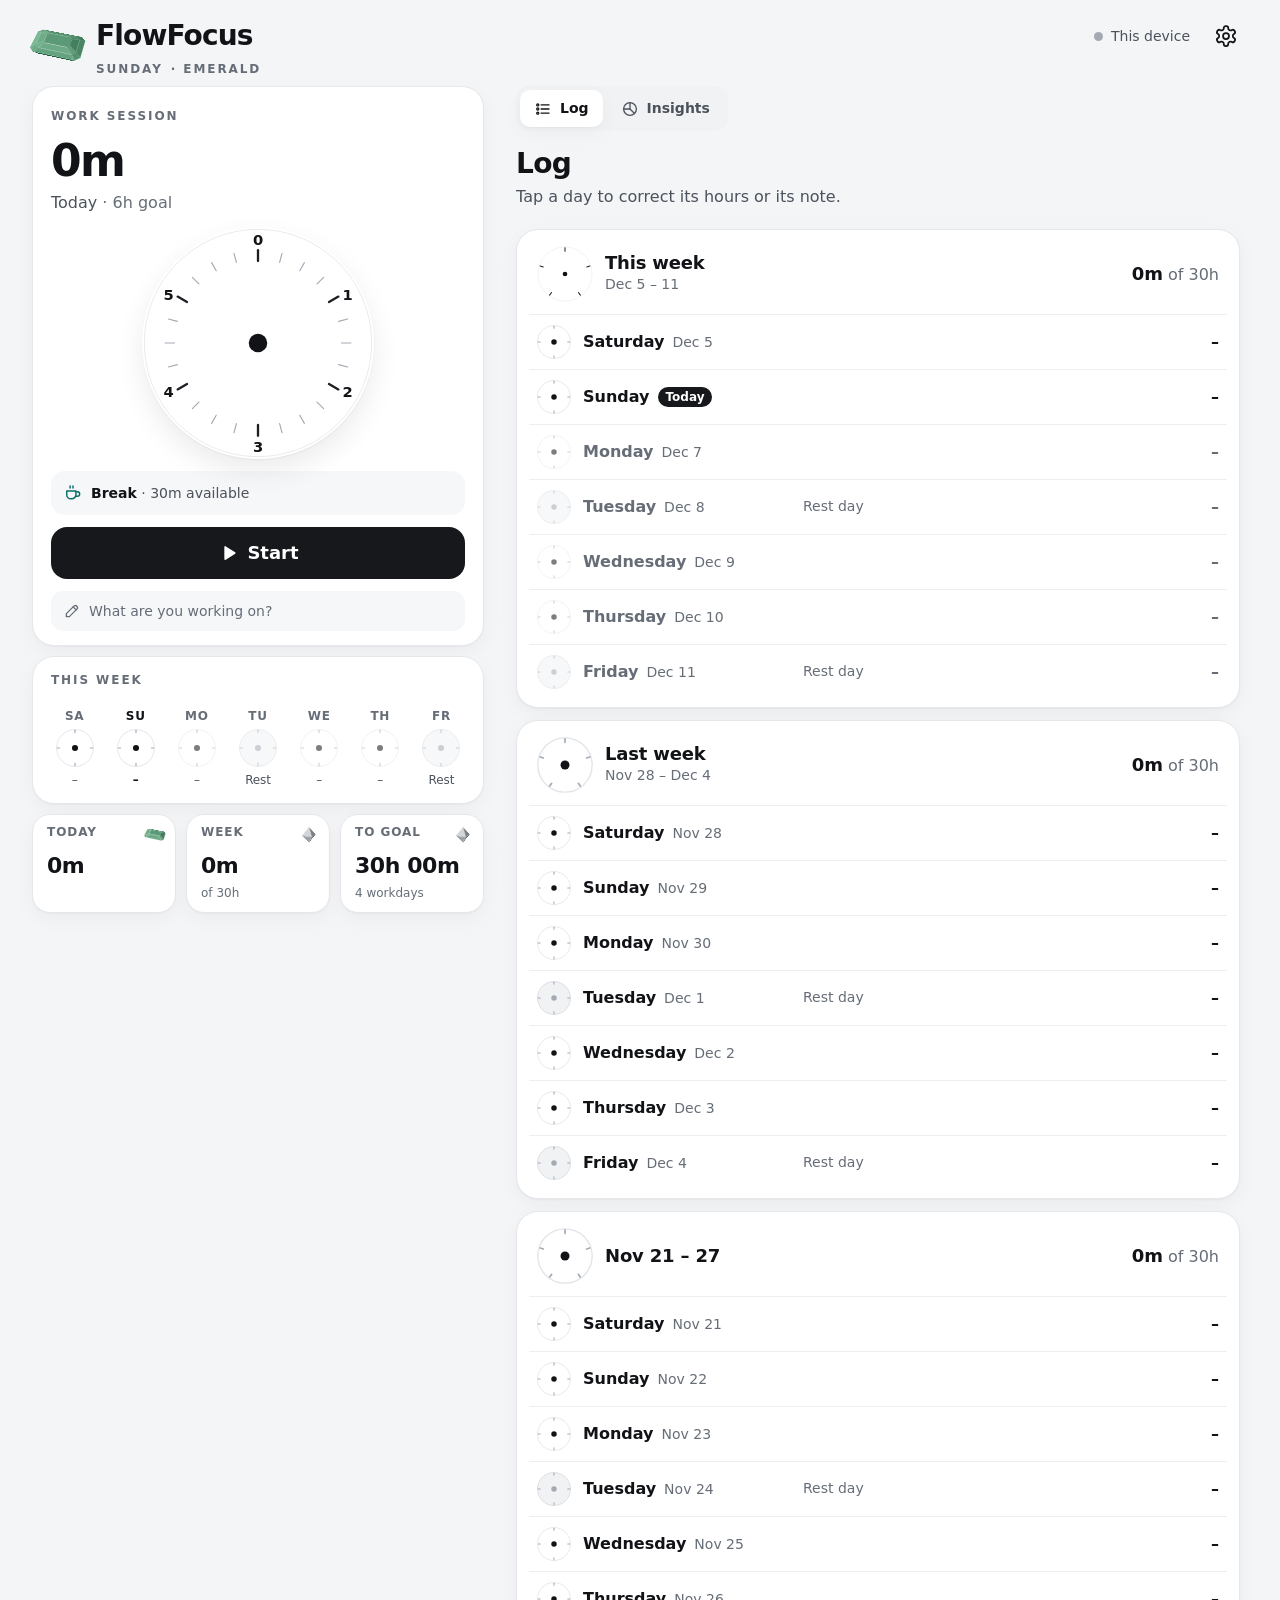
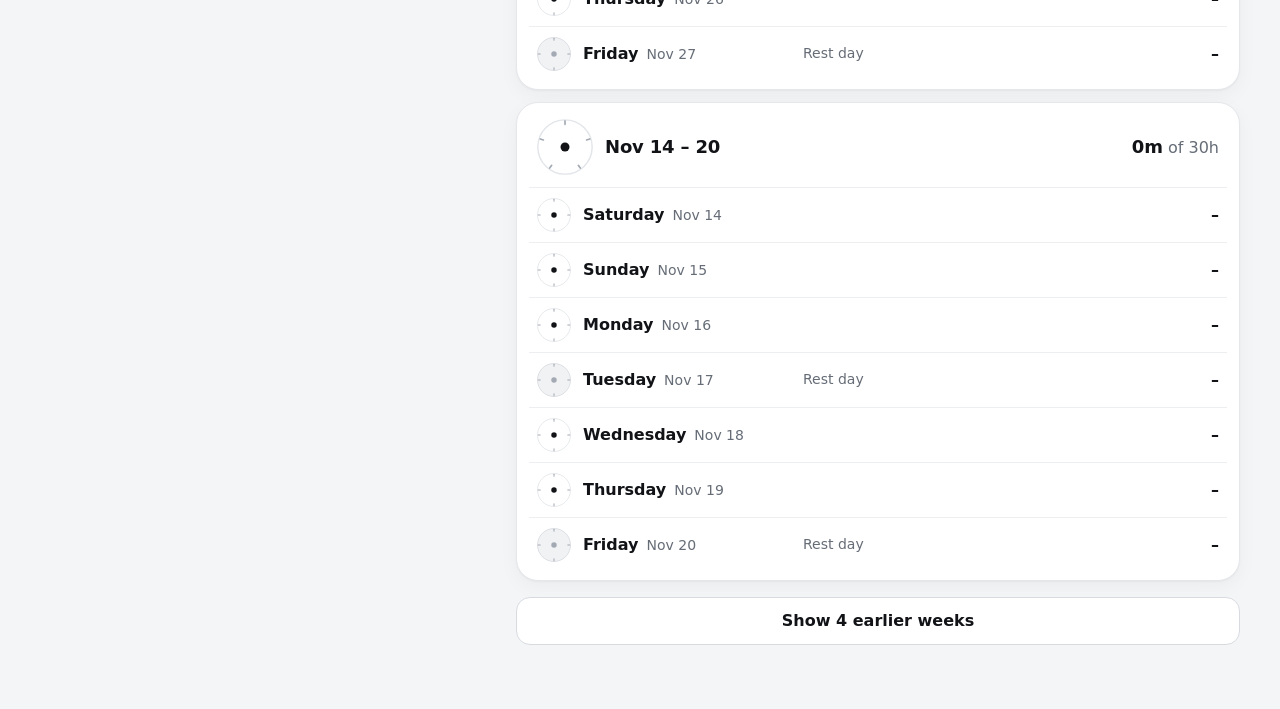
==== commit a2d8b72a: "Give every gem its own cut in CSS 3D, and turn the gem of the day Each weekday gem is now a convex s" ====
--- a/index.html
+++ b/index.html
@@ -34,6 +34,7 @@
     <link rel="stylesheet" href="css/base.css">
     <link rel="stylesheet" href="css/components.css">
     <link rel="stylesheet" href="css/views.css">
+    <link rel="stylesheet" href="css/gems.css">
     <script type="module" src="js/app.js"></script>
 </head>
 <body>
@@ -66,8 +67,9 @@
     <div class="app">
         <header class="topbar">
             <div class="brand">
+                <span class="brand-gem" id="dayStone" aria-hidden="true"></span>
                 <p class="wordmark">FlowFocus</p>
-                <p class="dayline"><span class="day-stone" id="dayStone"></span><span id="dateLine"></span><span class="dayline-sep" aria-hidden="true">·</span><span id="gemName"></span></p>
+                <p class="dayline"><span id="dateLine"></span><span class="dayline-sep" aria-hidden="true">·</span><span id="gemName"></span></p>
             </div>
             <div class="topbar-tools">
                 <button class="sync" id="syncPill" type="button" data-state="local"></button>
--- a/css/tokens.css
+++ b/css/tokens.css
@@ -56,6 +56,13 @@
     --ruby: #D42A4C;       --ruby-ink: #9A1533;       --ruby-on: #FFFFFF;
     --tourmaline: #D6428A; --tourmaline-ink: #A12863; --tourmaline-on: #FFFFFF;
     --clear: #CDD2D9;      --clear-ink: #5D646E;      --clear-on: #111317;  /* not a day: totals */
+
+    /* gem facets: how much of the gem sits at the lit and shaded ends of a facet */
+    --gem-lift: #FFFFFF;
+    --gem-sink: #000000;
+    --gem-lit-k: 64%;
+    --gem-shade-k: 62%;
+    --gem-pale-lit-k: 82%;
 
     /* type */
     --font: 'Inter', system-ui, -apple-system, 'Segoe UI', Roboto, sans-serif;
@@ -143,7 +150,11 @@
         --diamond: #8EBDD2;    --diamond-ink: #BFE3F2;    --diamond-on: #0E0F11;
         --ruby: #E8506E;       --ruby-ink: #FF9AAE;       --ruby-on: #0E0F11;
         --tourmaline: #EC69A9; --tourmaline-ink: #FFA3CF; --tourmaline-on: #0E0F11;
-    --clear: #5A616B;      --clear-ink: #AEB5BE;      --clear-on: #F1F2F4;
+        --clear: #5A616B;      --clear-ink: #AEB5BE;      --clear-on: #F1F2F4;
+
+        --gem-lit-k: 70%;
+        --gem-shade-k: 58%;
+        --gem-pale-lit-k: 70%;
     }
 }
 
@@ -189,6 +200,10 @@
     --ruby: #E8506E;       --ruby-ink: #FF9AAE;       --ruby-on: #0E0F11;
     --tourmaline: #EC69A9; --tourmaline-ink: #FFA3CF; --tourmaline-on: #0E0F11;
     --clear: #5A616B;      --clear-ink: #AEB5BE;      --clear-on: #F1F2F4;
+
+    --gem-lit-k: 70%;
+    --gem-shade-k: 58%;
+    --gem-pale-lit-k: 70%;
 }
 
 /* Each gem-bearing element names its gem; --g (fill), --gi (ink), --go (marks on the fill) follow. */
--- a/css/components.css
+++ b/css/components.css
@@ -184,38 +184,6 @@
 
 .rosette-tick {
     stroke-width: 2.2;
-}
-
-/* ------------------------------------------------------------ stones */
-
-.stone {
-    flex: none;
-    overflow: visible;
-}
-
-.stone-girdle,
-.stone-facet-mid {
-    fill: var(--g);
-}
-
-.stone-facet-lit {
-    fill: color-mix(in srgb, var(--g) 55%, #FFFFFF);
-}
-
-.stone-facet-deep {
-    fill: color-mix(in srgb, var(--g) 78%, #000000);
-}
-
-.stone-table {
-    fill: color-mix(in srgb, var(--g) 35%, #FFFFFF);
-}
-
-.stone-edge {
-    fill: none;
-    stroke: var(--gi);
-    stroke-width: 0.6;
-    stroke-linejoin: round;
-    stroke-opacity: 0.6;
 }
 
 /* ------------------------------------------------------------ buttons */
--- a/css/views.css
+++ b/css/views.css
@@ -7,18 +7,31 @@
 
 .topbar {
     display: grid;
-    grid-template-columns: minmax(0, 1fr) auto;
+    grid-template-columns: auto minmax(0, 1fr) auto;
     align-items: center;
     column-gap: var(--s-3);
     padding: calc(env(safe-area-inset-top) + 18px) var(--gutter) 14px;
 }
 
-/* the wordmark and the tools share a row; the day line runs full width beneath */
+/* The gem of the day turns beside the wordmark. The tools share the wordmark's
+   row, and the day line runs beneath both. */
 .brand {
     display: contents;
 }
 
+.brand-gem {
+    grid-column: 1;
+    grid-row: 1 / span 2;
+    display: inline-flex;
+}
+
+.brand-gem .gem {
+    font-size: 52px;
+}
+
 .wordmark {
+    grid-column: 2;
+    grid-row: 1;
     font-size: var(--t-2xl);
     font-weight: 800;
     letter-spacing: -0.03em;
@@ -26,13 +39,13 @@
 }
 
 .dayline {
-    grid-column: 1 / -1;
+    grid-column: 2 / -1;
     grid-row: 2;
     display: flex;
     flex-wrap: wrap;
     align-items: center;
     gap: 2px 8px;
-    margin-top: 6px;
+    margin-top: 2px;
     color: var(--ink-3);
     font-size: var(--t-xs);
     font-weight: 600;
@@ -40,16 +53,12 @@
     text-transform: uppercase;
 }
 
-.day-stone {
-    display: inline-flex;
-}
-
 .dayline-sep {
     letter-spacing: 0;
 }
 
 .topbar-tools {
-    grid-column: 2;
+    grid-column: 3;
     grid-row: 1;
     display: flex;
     align-items: center;
@@ -376,9 +385,23 @@
     display: inline-flex;
 }
 
-.tile-stone .stone {
-    width: 20px;
-    height: 20px;
+/* narrow phones: a smaller gem and wordmark keep the sync label on the row */
+@media (max-width: 399px) {
+    .topbar {
+        column-gap: 10px;
+    }
+
+    .brand-gem .gem {
+        font-size: 44px;
+    }
+
+    .wordmark {
+        font-size: var(--t-xl);
+    }
+
+    .sync {
+        padding: 0 6px;
+    }
 }
 
 /* ------------------------------------------------------------ shared view parts */
--- a/css/gems.css
+++ b/css/gems.css
@@ -0,0 +1,204 @@
+/* ------------------------------------------------------------ gems in 3D */
+
+/* ui/gem.js places every face; this sheet lights them and turns the gem.
+   --turn spins the body around its own axis, --tip tips it toward the viewer,
+   --lift floats it. They are registered so they animate and so each face can
+   work out its light from them. */
+
+@property --turn {
+    syntax: '<angle>';
+    inherits: true;
+    initial-value: 0deg;
+}
+
+@property --tip {
+    syntax: '<angle>';
+    inherits: true;
+    initial-value: 0deg;
+}
+
+@property --lift {
+    syntax: '<length>';
+    inherits: true;
+    initial-value: 0px;
+}
+
+.gem {
+    /* the two ends of a facet's light, mixed from the gem */
+    --gem-lit: color-mix(in oklab, var(--g) var(--gem-lit-k), var(--gem-lift));
+    --gem-shade: color-mix(in oklab, var(--g) var(--gem-shade-k), var(--gem-sink));
+    position: relative;
+    display: inline-block;
+    flex: none;
+    width: 1em;
+    height: 1em;
+    font-size: var(--gem-size, 24px);
+    line-height: 0;
+    vertical-align: middle;
+    perspective: 4.5em;
+}
+
+/* the pale gems need more of their own colour at the lit end to hold a white card */
+.gem:is([data-gem="diamond"], [data-gem="clear"]) {
+    --gem-lit-k: var(--gem-pale-lit-k);
+}
+
+.gem-pose,
+.gem-body {
+    position: absolute;
+    inset: 0;
+    transform-style: preserve-3d;
+}
+
+.gem-body {
+    --yaw: calc(var(--rest, 0deg) + var(--turn));
+    transform: translateY(var(--lift)) rotateX(var(--tip)) rotateY(var(--yaw));
+}
+
+.gem-face {
+    position: absolute;
+    left: 50%;
+    top: 50%;
+    transform-origin: 0 0;
+    -webkit-backface-visibility: hidden;
+    backface-visibility: hidden;
+    /* the light at rest, worked out in JS */
+    background-color: color-mix(in oklab, var(--gem-lit) var(--tone), var(--gem-shade));
+}
+
+/* Live light: the face's normal turned by the body, against the light. */
+@supports (color: color-mix(in oklab, red clamp(0%, calc(50% + 10% * cos(0deg)), 100%), blue)) {
+    .gem-face {
+        --x1: calc(var(--nx) * cos(var(--yaw)) + var(--nz) * sin(var(--yaw)));
+        --z1: calc(var(--nz) * cos(var(--yaw)) - var(--nx) * sin(var(--yaw)));
+        --lit: calc(var(--lx) * var(--x1) + var(--ly) * (var(--ny) * cos(var(--tip)) - var(--z1) * sin(var(--tip))) + var(--lz) * (var(--ny) * sin(var(--tip)) + var(--z1) * cos(var(--tip))));
+        background-color: color-mix(in oklab, var(--gem-lit) clamp(0%, calc(30% + 70% * var(--lit) + var(--jitter, 0%)), 100%), var(--gem-shade));
+    }
+}
+
+/* The diamond's glint: a crisp four-point star, never a glow. */
+.gem-glint {
+    position: absolute;
+    left: 22%;
+    top: 14%;
+    width: 0.3em;
+    height: 0.3em;
+    background: var(--gem-lift);
+    clip-path: polygon(50% 0, 58% 42%, 100% 50%, 58% 58%, 50% 100%, 42% 58%, 0 50%, 42% 42%);
+    opacity: 0;
+    pointer-events: none;
+}
+
+/* ------------------------------------------------------------ the gem of the day */
+
+/* Each gem moves in its own way. */
+@media (prefers-reduced-motion: no-preference) {
+    .gem[data-motion="hero"] .gem-body {
+        animation: gem-turn 12s linear infinite;
+    }
+
+    /* Emerald: turned in the hand, so the steps catch the light one by one */
+    .gem[data-motion="hero"][data-cut="step"] .gem-body {
+        animation: gem-rock 3.5s ease-in-out infinite alternate;
+    }
+
+    /* Sapphire: an upright spin, floating */
+    .gem[data-motion="hero"][data-cut="spindle"] .gem-body {
+        animation: gem-turn 10s linear infinite, gem-float 2.5s ease-in-out infinite alternate;
+    }
+
+    /* Amethyst: the slowest drift, for a rest day */
+    .gem[data-motion="hero"][data-cut="cluster"] .gem-body {
+        animation-duration: 24s;
+    }
+
+    /* Ruby: a third of a turn, a rest, and again: a working cadence */
+    .gem[data-motion="hero"][data-cut="trillion"] .gem-body {
+        animation: gem-tick 9s infinite;
+    }
+
+    /* Tourmaline: rolls along its length */
+    .gem[data-motion="hero"][data-cut="pencil"] .gem-body {
+        animation-duration: 14s;
+    }
+
+    /* Topaz: turns and dips twice a turn, flashing its table */
+    .gem[data-motion="hero"][data-cut="princess"] .gem-body {
+        animation: gem-turn 12s linear infinite, gem-dip 6s ease-in-out infinite;
+    }
+
+    /* Diamond: a steady turn with one glint each time round */
+    .gem[data-motion="hero"] .gem-glint {
+        animation: gem-glint 12s linear infinite;
+    }
+}
+
+@keyframes gem-turn {
+    from { --turn: 0deg; }
+    to { --turn: 360deg; }
+}
+
+@keyframes gem-rock {
+    from { --turn: -28deg; --tip: 4deg; }
+    to { --turn: 28deg; --tip: -6deg; }
+}
+
+@keyframes gem-float {
+    from { --lift: 0.02em; }
+    to { --lift: -0.03em; }
+}
+
+@keyframes gem-tick {
+    0% { --turn: 0deg; animation-timing-function: cubic-bezier(0.16, 1, 0.3, 1); }
+    18% { --turn: 120deg; }
+    33.33% { --turn: 120deg; animation-timing-function: cubic-bezier(0.16, 1, 0.3, 1); }
+    51.33% { --turn: 240deg; }
+    66.67% { --turn: 240deg; animation-timing-function: cubic-bezier(0.16, 1, 0.3, 1); }
+    84.67%, 100% { --turn: 360deg; }
+}
+
+@keyframes gem-dip {
+    0%, 100% { --tip: 0deg; }
+    50% { --tip: -16deg; }
+}
+
+@keyframes gem-glint {
+    0%, 30% { opacity: 0; transform: scale(0) rotate(0deg); }
+    34% { opacity: 1; transform: scale(1) rotate(45deg); }
+    40%, 100% { opacity: 0; transform: scale(0) rotate(90deg); }
+}
+
+/* A new day: the old gem sinks away and the new one rises in (ui/shell.js). */
+.gem.is-leaving {
+    animation: gem-leave 240ms cubic-bezier(0.55, 0, 1, 0.45) forwards;
+}
+
+.gem.is-arriving {
+    animation: gem-arrive 320ms var(--ease-out);
+}
+
+@keyframes gem-leave {
+    to { opacity: 0; transform: translateY(0.12em) scale(0.6); }
+}
+
+@keyframes gem-arrive {
+    from { opacity: 0; transform: translateY(-0.12em) scale(0.6); }
+}
+
+/* ------------------------------------------------------------ gems elsewhere */
+
+/* Still, until their tile or legend cell is hovered: then one turn. */
+@media (hover: hover) and (prefers-reduced-motion: no-preference) {
+    :is(.tile, .legend-row, .gem-host):is(:hover, :focus-within) .gem[data-motion="hover"] .gem-body {
+        animation: gem-turn 900ms var(--ease-out);
+    }
+}
+
+@media (prefers-reduced-motion: reduce) {
+    .gem .gem-body,
+    .gem .gem-glint,
+    .gem.is-leaving,
+    .gem.is-arriving {
+        animation: none !important;
+    }
+}
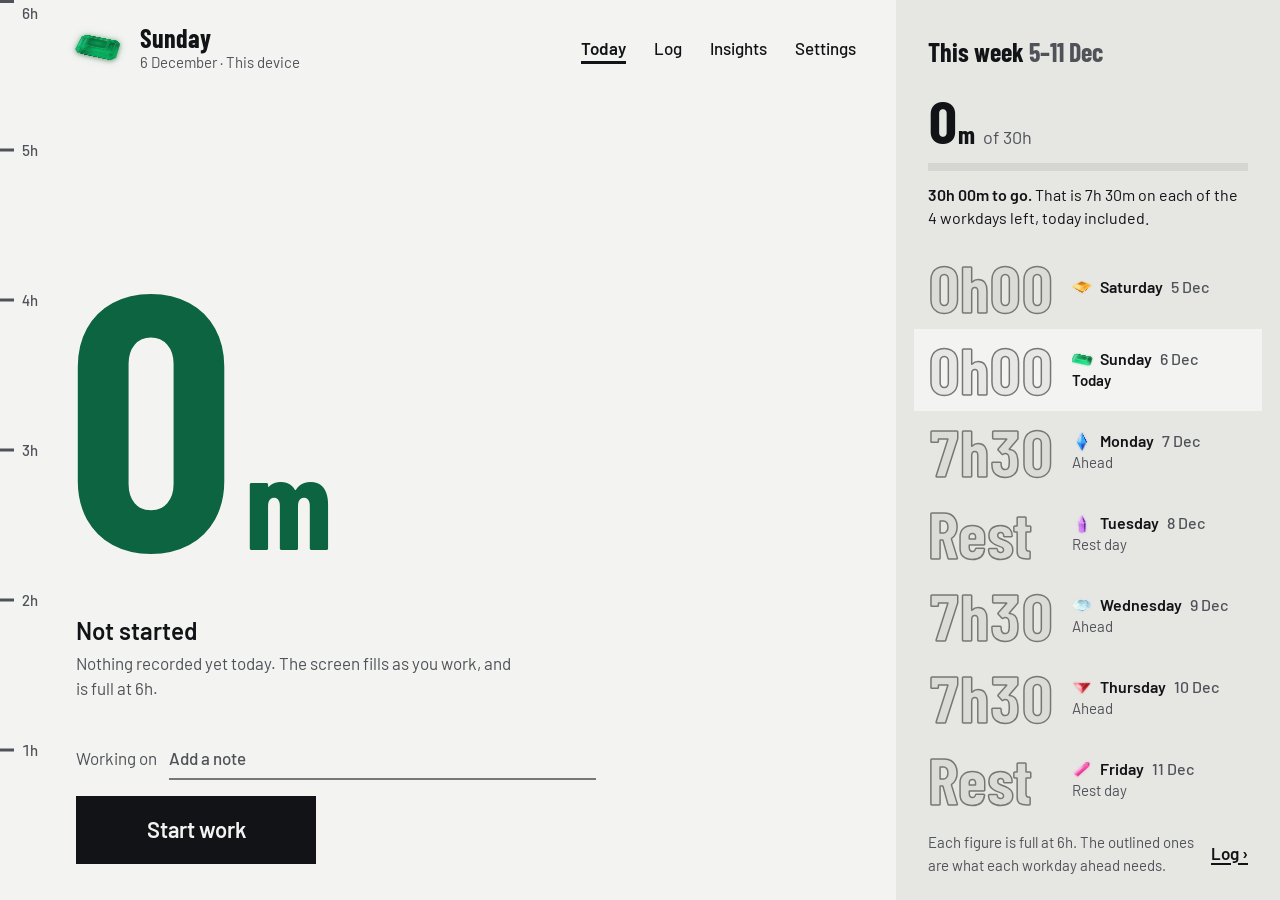
==== commit df84bdac: "Redesign: the day floods the screen, the week as filled numerals A new look for every view, chosen f" ====
--- a/index.html
+++ b/index.html
@@ -3,11 +3,11 @@
 <head>
     <meta charset="UTF-8">
     <meta name="viewport" content="width=device-width, initial-scale=1, viewport-fit=cover">
-    <title>FlowFocus</title>
+    <title>Today · FlowFocus</title>
     <meta name="description" content="A visual timer for your contracted hours: 6 a workday, 30 a week.">
     <link rel="manifest" href="manifest.json">
-    <meta name="theme-color" content="#F4F5F7" media="(prefers-color-scheme: light)">
-    <meta name="theme-color" content="#0E0F11" media="(prefers-color-scheme: dark)">
+    <meta name="theme-color" content="#F3F3F1" media="(prefers-color-scheme: light)">
+    <meta name="theme-color" content="#0B0C0E" media="(prefers-color-scheme: dark)">
     <meta name="mobile-web-app-capable" content="yes">
     <meta name="apple-mobile-web-app-capable" content="yes">
     <meta name="apple-mobile-web-app-status-bar-style" content="default">
@@ -15,7 +15,7 @@
     <link rel="icon" type="image/png" sizes="32x32" href="icons/favicon-32.png">
     <link rel="icon" type="image/png" sizes="192x192" href="icons/icon-192.png">
     <link rel="apple-touch-icon" href="icons/apple-touch-icon.png">
-    <link rel="preload" href="assets/fonts/inter-latin.woff2" as="font" type="font/woff2" crossorigin>
+    <link rel="preload" href="assets/fonts/barlow-condensed-700-latin.woff2" as="font" type="font/woff2" crossorigin>
     <script>
         // Before first paint: today's gem and the saved appearance, so nothing flashes.
         (function () {
@@ -37,71 +37,35 @@
     <link rel="stylesheet" href="css/gems.css">
     <script type="module" src="js/app.js"></script>
 </head>
-<body>
-    <svg class="sprite" aria-hidden="true" focusable="false" width="0" height="0">
-        <defs>
-            <symbol id="i-play" viewBox="0 0 24 24"><path class="fill" fill="currentColor" stroke="none" d="M8 5.2v13.6a.8.8 0 0 0 1.2.7l10.6-6.8a.8.8 0 0 0 0-1.4L9.2 4.5A.8.8 0 0 0 8 5.2Z"/></symbol>
-            <symbol id="i-pause" viewBox="0 0 24 24"><rect class="fill" fill="currentColor" stroke="none" x="6" y="5" width="4.2" height="14" rx="1.2"/><rect class="fill" fill="currentColor" stroke="none" x="13.8" y="5" width="4.2" height="14" rx="1.2"/></symbol>
-            <symbol id="i-cup" viewBox="0 0 24 24"><path d="M4.5 9.5h11v4.5a5 5 0 0 1-5 5h-1a5 5 0 0 1-5-5V9.5Z"/><path d="M15.5 10.5h1.75a2.75 2.75 0 0 1 0 5.5H15"/><path d="M8.5 3.5v2.5M12 3.5v2.5"/></symbol>
-            <symbol id="i-check" viewBox="0 0 24 24"><path d="M5 12.5l4.5 4.5L19 7.5"/></symbol>
-            <symbol id="i-pencil" viewBox="0 0 24 24"><path d="M4.5 19.5h4l10-10a2.83 2.83 0 0 0-4-4l-10 10v4Z"/><path d="M13.5 6.5l4 4"/></symbol>
-            <symbol id="i-cloud" viewBox="0 0 24 24"><path d="M7.5 18.5h9.25a4.25 4.25 0 0 0 .5-8.47A6 6 0 0 0 5.9 9.6 4.5 4.5 0 0 0 7.5 18.5Z"/></symbol>
-            <symbol id="i-cloud-check" viewBox="0 0 24 24"><path d="M7.5 18.5h9.25a4.25 4.25 0 0 0 .5-8.47A6 6 0 0 0 5.9 9.6 4.5 4.5 0 0 0 7.5 18.5Z"/><path d="M9.25 13.75l2 2 3.75-3.75"/></symbol>
-            <symbol id="i-cloud-off" viewBox="0 0 24 24"><path d="M7.5 18.5h9.25a4.25 4.25 0 0 0 .5-8.47A6 6 0 0 0 5.9 9.6 4.5 4.5 0 0 0 7.5 18.5Z"/><path d="M4 4l16 16"/></symbol>
-            <symbol id="i-cloud-alert" viewBox="0 0 24 24"><path d="M7.5 18.5h9.25a4.25 4.25 0 0 0 .5-8.47A6 6 0 0 0 5.9 9.6 4.5 4.5 0 0 0 7.5 18.5Z"/><path d="M12 10.5v3"/><path d="M12 16.25v.01"/></symbol>
-            <symbol id="i-device" viewBox="0 0 24 24"><rect x="7" y="3" width="10" height="18" rx="2.5"/><path d="M11 17.5h2"/></symbol>
-            <symbol id="i-sync" viewBox="0 0 24 24"><path d="M19.5 10.5A7.75 7.75 0 0 0 5.6 7.4L4.5 8.75"/><path d="M4.5 4.5v4.25h4.25"/><path d="M4.5 13.5a7.75 7.75 0 0 0 13.9 3.1l1.1-1.35"/><path d="M19.5 19.5v-4.25h-4.25"/></symbol>
-            <symbol id="i-settings" viewBox="0 0 24 24"><path d="M12.22 2h-.44a2 2 0 0 0-2 2v.18a2 2 0 0 1-1 1.73l-.43.25a2 2 0 0 1-2 0l-.15-.08a2 2 0 0 0-2.73.73l-.22.38a2 2 0 0 0 .73 2.73l.15.1a2 2 0 0 1 1 1.72v.51a2 2 0 0 1-1 1.74l-.15.09a2 2 0 0 0-.73 2.73l.22.38a2 2 0 0 0 2.73.73l.15-.08a2 2 0 0 1 2 0l.43.25a2 2 0 0 1 1 1.73V20a2 2 0 0 0 2 2h.44a2 2 0 0 0 2-2v-.18a2 2 0 0 1 1-1.73l.43-.25a2 2 0 0 1 2 0l.15.08a2 2 0 0 0 2.73-.73l.22-.39a2 2 0 0 0-.73-2.73l-.15-.08a2 2 0 0 1-1-1.74v-.5a2 2 0 0 1 1-1.74l.15-.09a2 2 0 0 0 .73-2.73l-.22-.38a2 2 0 0 0-2.73-.73l-.15.08a2 2 0 0 1-2 0l-.43-.25a2 2 0 0 1-1-1.73V4a2 2 0 0 0-2-2z"/><circle cx="12" cy="12" r="3"/></symbol>
-            <symbol id="i-today" viewBox="0 0 24 24"><circle cx="12" cy="12" r="8.5"/><path class="fill" fill="currentColor" stroke="none" d="M12 12V5.25A6.75 6.75 0 0 1 18.75 12Z"/><path d="M12 12V6"/></symbol>
-            <symbol id="i-log" viewBox="0 0 24 24"><path d="M9.5 6.5H20M9.5 12H20M9.5 17.5H20"/><circle cx="5" cy="6.5" r="1.4"/><circle cx="5" cy="12" r="1.4"/><circle cx="5" cy="17.5" r="1.4"/></symbol>
-            <symbol id="i-insights" viewBox="0 0 24 24"><circle cx="12" cy="12" r="8.5"/><path d="M12 3.5V12l6 6"/><path d="M12 12H3.5"/></symbol>
-            <symbol id="i-close" viewBox="0 0 24 24"><path d="M6.5 6.5l11 11M17.5 6.5l-11 11"/></symbol>
-            <symbol id="i-download" viewBox="0 0 24 24"><path d="M12 4v11M7.5 10.5L12 15l4.5-4.5M5 19.5h14"/></symbol>
-            <symbol id="i-upload" viewBox="0 0 24 24"><path d="M12 15V4M7.5 8.5L12 4l4.5 4.5M5 19.5h14"/></symbol>
-            <symbol id="i-unlink" viewBox="0 0 24 24"><path d="M10.5 6.5l1-1a4.24 4.24 0 0 1 6 6l-1 1"/><path d="M13.5 17.5l-1 1a4.24 4.24 0 0 1-6-6l1-1"/><path d="M4 4l16 16"/></symbol>
-        </defs>
-    </svg>
+<body data-route="today">
+    <a class="skip" href="#main">Skip to content</a>
 
-    <a class="skip-link" href="#main">Skip to content</a>
+    <div class="dayband" aria-hidden="true" title="Today so far"><span class="dayband-fill" id="daybandFill"></span></div>
 
-    <div class="app">
-        <header class="topbar">
-            <div class="brand">
-                <span class="brand-gem" id="dayStone" aria-hidden="true"></span>
-                <p class="wordmark">FlowFocus</p>
-                <p class="dayline"><span id="dateLine"></span><span class="dayline-sep" aria-hidden="true">·</span><span id="gemName"></span></p>
-            </div>
-            <div class="topbar-tools">
-                <button class="sync" id="syncPill" type="button" data-state="local"></button>
-                <a class="icon-btn" href="#/settings" data-nav="settings" aria-label="Settings">
-                    <svg class="icon" aria-hidden="true" focusable="false"><use href="#i-settings"/></svg>
-                </a>
-            </div>
-        </header>
+    <header class="shell" id="shell">
+        <a class="brand gem-host" href="#/today">
+            <span class="brand-gem" id="brandGem"></span>
+            <span class="brand-text">
+                <span class="brand-name">FlowFocus</span>
+                <span class="brand-sub"><span class="long" id="brandLong"></span><span class="short" id="brandShort"></span> · <span class="sync" data-sync-label></span></span>
+            </span>
+        </a>
+        <nav class="nav" aria-label="Screens" data-nav-host="nav-a"></nav>
+        <div class="menu-wrap">
+            <button class="menu-btn" type="button" aria-expanded="false" aria-controls="shellMenu">Menu</button>
+            <div class="menu" id="shellMenu" data-menu hidden></div>
+        </div>
+    </header>
 
-        <div class="window-banner banner" id="windowBanner" hidden></div>
+    <main id="main" tabindex="-1">
+        <div class="panes view-today" id="view-today" data-view="today"></div>
+        <div class="wrap view-log" id="view-log" data-view="log" hidden></div>
+        <div class="wrap view-insights" id="view-insights" data-view="insights" hidden></div>
+        <div class="wrap view-settings" id="view-settings" data-view="settings" hidden></div>
+    </main>
 
-        <section class="view view-today" id="view-today" data-view="today" aria-label="Today"></section>
-
-        <main class="main" id="main" tabindex="-1">
-            <nav class="tabs" aria-label="Views">
-                <a class="tab tab-today" href="#/today" data-nav="today">
-                    <svg class="icon" aria-hidden="true" focusable="false"><use href="#i-today"/></svg><span>Today</span>
-                </a>
-                <a class="tab" href="#/log" data-nav="log">
-                    <svg class="icon" aria-hidden="true" focusable="false"><use href="#i-log"/></svg><span>Log</span>
-                </a>
-                <a class="tab" href="#/insights" data-nav="insights">
-                    <svg class="icon" aria-hidden="true" focusable="false"><use href="#i-insights"/></svg><span>Insights</span>
-                </a>
-            </nav>
-            <section class="view view-log" id="view-log" data-view="log" aria-label="Log" hidden></section>
-            <section class="view view-insights" id="view-insights" data-view="insights" aria-label="Insights" hidden></section>
-            <section class="view view-settings" id="view-settings" data-view="settings" aria-label="Settings" hidden></section>
-        </main>
-
-        <div class="notices" id="notices" aria-live="polite" aria-relevant="additions"></div>
-    </div>
+    <div class="window-banner" id="windowBanner" role="region" aria-label="View-only window" hidden></div>
+    <div class="notices" id="notices" aria-live="polite" aria-relevant="additions"></div>
 
     <noscript><p class="noscript">FlowFocus needs JavaScript to run its timer.</p></noscript>
 </body>
--- a/css/tokens.css
+++ b/css/tokens.css
@@ -1,51 +1,80 @@
-/* FlowFocus tokens: the clean visual timer.
-   White cards on a near-white ground, white dials with grey ticks, one flat
-   sector in the day's gem, a black hub, teal for the break, faceted stones.
-   Light-first; a true dark mode for evenings. */
-
-@font-face {
-    font-family: 'Inter';
-    font-style: normal;
-    font-weight: 400 800;
-    font-display: swap;
-    src: url('../assets/fonts/inter-latin.woff2') format('woff2');
-}
+/* FlowFocus tokens: the flood and the filled numerals.
+   One display face (Barlow Condensed 700, for the ink mass its filled numerals
+   carry) and one text face (Barlow). The day's gem colour fills things from the
+   bottom up, flat and hard: the whole Today screen against 6h, every numeral
+   against 6h for a day or 30h for a week. Pale ground and dark ink, or a
+   near-black ground for evenings.
+
+   Mode: no data-mode follows the device; data-mode="light" or "dark" is the
+   choice made in Settings (index.html applies it before first paint).
+
+   Memory: nothing here is registered with @property. The levels (--lvl,
+   --level, --cut, --p) are plain custom properties read by clip-path and
+   transform, and only those standard properties are transitioned. Animating a
+   registered custom property fills Blink's computed-value cache (see gems.css). */
+
+/* ------------------------------------------------------------ faces (self-hosted, latin, OFL) */
+
+@font-face {
+    font-family: "Barlow Condensed";
+    font-style: normal;
+    font-weight: 700;
+    font-display: swap;
+    src: url("../assets/fonts/barlow-condensed-700-latin.woff2") format("woff2");
+    unicode-range: U+0000-00FF, U+0131, U+0152-0153, U+02BB-02BC, U+02C6, U+02DA, U+02DC, U+0304, U+0308, U+0329, U+2000-206F, U+20AC, U+2122, U+2191, U+2193, U+2212, U+2215, U+FEFF, U+FFFD;
+}
+
+@font-face {
+    font-family: "Barlow";
+    font-style: normal;
+    font-weight: 400;
+    font-display: swap;
+    src: url("../assets/fonts/barlow-400-latin.woff2") format("woff2");
+    unicode-range: U+0000-00FF, U+0131, U+0152-0153, U+02BB-02BC, U+02C6, U+02DA, U+02DC, U+0304, U+0308, U+0329, U+2000-206F, U+20AC, U+2122, U+2191, U+2193, U+2212, U+2215, U+FEFF, U+FFFD;
+}
+
+@font-face {
+    font-family: "Barlow";
+    font-style: normal;
+    font-weight: 500;
+    font-display: swap;
+    src: url("../assets/fonts/barlow-500-latin.woff2") format("woff2");
+    unicode-range: U+0000-00FF, U+0131, U+0152-0153, U+02BB-02BC, U+02C6, U+02DA, U+02DC, U+0304, U+0308, U+0329, U+2000-206F, U+20AC, U+2122, U+2191, U+2193, U+2212, U+2215, U+FEFF, U+FFFD;
+}
+
+@font-face {
+    font-family: "Barlow";
+    font-style: normal;
+    font-weight: 600;
+    font-display: swap;
+    src: url("../assets/fonts/barlow-600-latin.woff2") format("woff2");
+    unicode-range: U+0000-00FF, U+0131, U+0152-0153, U+02BB-02BC, U+02C6, U+02DA, U+02DC, U+0304, U+0308, U+0329, U+2000-206F, U+20AC, U+2122, U+2191, U+2193, U+2212, U+2215, U+FEFF, U+FFFD;
+}
+
+/* ------------------------------------------------------------ light (the default) */
 
 :root {
     color-scheme: light;
 
-    /* neutrals */
-    --ground: #F4F5F7;
-    --card: #FFFFFF;
-    --card-edge: #E5E7EB;
-    --panel: #F6F7F9;
-    --ink: #111317;
-    --ink-2: #4B525C;
-    --ink-3: #666D77;
-    --rule: #ECEEF1;
-    --rule-strong: #D7DBE0;
-    --face: #FFFFFF;
-    --face-edge: #E2E5E9;
-    --tick: #1C1F24;
-    --tick-soft: #A3AAB3;
-    --hub: #111317;
-    --primary: #16181C;
-    --primary-ink: #FFFFFF;
-    --primary-hover: #2A2D33;
-    --soft: #F1F2F4;
-    --soft-hover: #E7E9EC;
+    /* grounds and inks */
+    --ground: #F3F3F1;
+    --surface: #E6E6E2;
+    --raised: #FBFBFA;
+    --ink: #121316;
+    --muted: #4F5258;
+    --still-mix: #C3C3BE;
+    --track: #D6D6D1;
+    --shadow: 0 18px 48px rgb(0 0 0 / 0.18);
+
+    /* break and warnings */
     --break: #12A39A;
     --break-ink: #0B6E68;
-    --break-on: #FFFFFF;
-    --ok: #16A34A;
-    --warn: #C77A06;
-    --danger: #C2263A;
-    --danger-soft: #FBE9EB;
-    --focus: #111317;
-    --selection: #D6E2FB;
-    --shadow-card: 0 1px 2px rgba(17, 19, 23, 0.04), 0 6px 20px rgba(17, 19, 23, 0.04);
-    --shadow-dial: 0 1px 2px rgba(17, 19, 23, 0.06), 0 12px 28px rgba(17, 19, 23, 0.08);
-    --shadow-float: 0 2px 6px rgba(17, 19, 23, 0.08), 0 16px 36px rgba(17, 19, 23, 0.14);
+    --break-on: #0B1110;
+    --warn: #A3122E;
+
+    /* the empty numeral: a drawn edge at 3:1 on ground and surface, and a faint inside */
+    --edge: #7A7A76;
+    --void: color-mix(in oklab, var(--ink) 5%, transparent);
 
     /* gems: fill, an ink shade for edges and text, and the colour for marks printed over the fill */
     --topaz: #F29A0E;      --topaz-ink: #8F5A00;      --topaz-on: #111317;
@@ -55,93 +84,87 @@
     --diamond: #A9D2E4;    --diamond-ink: #2F6684;    --diamond-on: #111317;
     --ruby: #D42A4C;       --ruby-ink: #9A1533;       --ruby-on: #FFFFFF;
     --tourmaline: #D6428A; --tourmaline-ink: #A12863; --tourmaline-on: #FFFFFF;
-    --clear: #CDD2D9;      --clear-ink: #5D646E;      --clear-on: #111317;  /* not a day: totals */
-
-    /* gem facets: how much of the gem sits at the lit and shaded ends of a facet */
+    --clear: #CDD2D9;      --clear-ink: #5D646E;      --clear-on: #111317;
+
+    /* gem facets (gems.css): how much of the gem sits at the lit and shaded ends of a facet */
     --gem-lift: #FFFFFF;
     --gem-sink: #000000;
     --gem-lit-k: 64%;
     --gem-shade-k: 62%;
     --gem-pale-lit-k: 82%;
+    --gem-deep-lift: 0%;
+    --gem-bloom: 30%;
 
     /* type */
-    --font: 'Inter', system-ui, -apple-system, 'Segoe UI', Roboto, sans-serif;
-    --font-mono: ui-monospace, 'Cascadia Mono', Consolas, Menlo, monospace;
-    --t-2xs: 0.6875rem;   /* week-row values on phones */
-    --t-xs: 0.75rem;
-    --t-sm: 0.875rem;
-    --t-md: 1rem;
-    --t-lg: 1.125rem;
-    --t-xl: 1.375rem;
-    --t-2xl: 1.75rem;
-    --t-figure: 3.25rem;
-    --tracking-label: 0.16em;
-    --tracking-label-tight: 0.08em; /* labels in the narrow tiles */
-
-    /* space (4px rhythm) */
-    --s-1: 4px;
-    --s-2: 8px;
-    --s-3: 12px;
-    --s-4: 16px;
-    --s-5: 20px;
-    --s-6: 24px;
-    --s-8: 32px;
-    --s-10: 40px;
-    --s-12: 48px;
-    --s-16: 64px;
-    --gutter: 16px;
-
-    /* shape */
-    --r-sm: 10px;
-    --r-md: 14px;
-    --r-field: 12px;
-    --r-cta: 16px;
-    --r-tile: 18px;
-    --r-card: 22px;
-    --r-pill: 999px;
+    --f-display: "Barlow Condensed", "Arial Narrow", "Roboto Condensed", sans-serif;
+    --f-text: "Barlow", "Segoe UI", system-ui, sans-serif;
 
     /* motion */
+    --rise: 1100ms;
+    --ease-rise: cubic-bezier(0.22, 0.8, 0.3, 1);
     --ease-out: cubic-bezier(0.16, 1, 0.3, 1);
-    --d-fast: 140ms;
-    --d-base: 220ms;
-
-    --tabbar-h: 64px;
+
+    /* Today's stage: the scale lives in the left gutter */
+    --x0: 76px;
+    --gut-r: 40px;
+    --top: 24px;
+    /* the other screens' frame */
+    --gut: clamp(20px, 3.6vw, 56px);
+    --band: 10px;
+}
+
+/* ------------------------------------------------------------ dark: by choice, or by the device */
+
+:root[data-mode="dark"] {
+    color-scheme: dark;
+    --ground: #0B0C0E;
+    --surface: #17181B;
+    --raised: #1F2024;
+    --ink: #EDEDEA;
+    --muted: #A3A6AB;
+    --still-mix: #8E8F92;
+    --track: #2A2B2F;
+    --shadow: 0 18px 48px rgb(0 0 0 / 0.6);
+    --break: #2BBFB4;
+    --break-ink: #7BE0D7;
+    --break-on: #0B1110;
+    --warn: #FF9AAE;
+    --edge: #6E6F73;
+    --void: color-mix(in oklab, var(--ink) 6%, transparent);
+
+    --topaz: #F2AA34;      --topaz-ink: #FFC766;      --topaz-on: #111317;
+    --emerald: #2DB077;    --emerald-ink: #6FD9A4;    --emerald-on: #0E0F11;
+    --sapphire: #5584F0;   --sapphire-ink: #A3BCFF;   --sapphire-on: #0E0F11;
+    --amethyst: #A36EE6;   --amethyst-ink: #CFAEFF;   --amethyst-on: #0E0F11;
+    --diamond: #8EBDD2;    --diamond-ink: #BFE3F2;    --diamond-on: #0E0F11;
+    --ruby: #E8506E;       --ruby-ink: #FF9AAE;       --ruby-on: #0E0F11;
+    --tourmaline: #EC69A9; --tourmaline-ink: #FFA3CF; --tourmaline-on: #0E0F11;
+    --clear: #5A616B;      --clear-ink: #AEB5BE;      --clear-on: #F1F2F4;
+
+    --gem-lit-k: 70%;
+    --gem-shade-k: 58%;
+    --gem-pale-lit-k: 70%;
+    --gem-deep-lift: 30%;
+    --gem-bloom: 42%;
 }
 
 @media (prefers-color-scheme: dark) {
     :root:not([data-mode="light"]) {
         color-scheme: dark;
-        --ground: #0E0F11;
-        --card: #17191C;
-        --card-edge: #26292E;
-        --panel: #1C1E22;
-        --ink: #F1F2F4;
-        --ink-2: #BAC0C8;
-        --ink-3: #9BA2AB;
-        --rule: #23262B;
-        --rule-strong: #343840;
-        --face: #1E2125;
-        --face-edge: #30343A;
-        --tick: #E6E8EB;
-        --tick-soft: #6C737D;
-        --hub: #F1F2F4;
-        --primary: #F1F2F4;
-        --primary-ink: #111317;
-        --primary-hover: #D9DCE1;
-        --soft: #23262B;
-        --soft-hover: #2C3036;
+        --ground: #0B0C0E;
+        --surface: #17181B;
+        --raised: #1F2024;
+        --ink: #EDEDEA;
+        --muted: #A3A6AB;
+        --still-mix: #8E8F92;
+        --track: #2A2B2F;
+        --shadow: 0 18px 48px rgb(0 0 0 / 0.6);
         --break: #2BBFB4;
         --break-ink: #7BE0D7;
-        --break-on: #0E0F11;
-        --ok: #34C772;
-        --warn: #F0B54A;
-        --danger: #FF8A97;
-        --danger-soft: #3A1E23;
-        --focus: #F1F2F4;
-        --selection: #2F3D5C;
-        --shadow-card: 0 1px 2px rgba(0, 0, 0, 0.35), 0 6px 20px rgba(0, 0, 0, 0.25);
-        --shadow-dial: 0 1px 2px rgba(0, 0, 0, 0.4), 0 12px 28px rgba(0, 0, 0, 0.4);
-        --shadow-float: 0 2px 6px rgba(0, 0, 0, 0.45), 0 16px 36px rgba(0, 0, 0, 0.5);
+        --break-on: #0B1110;
+        --warn: #FF9AAE;
+        --edge: #6E6F73;
+        --void: color-mix(in oklab, var(--ink) 6%, transparent);
 
         --topaz: #F2AA34;      --topaz-ink: #FFC766;      --topaz-on: #111317;
         --emerald: #2DB077;    --emerald-ink: #6FD9A4;    --emerald-on: #0E0F11;
@@ -155,56 +178,12 @@
         --gem-lit-k: 70%;
         --gem-shade-k: 58%;
         --gem-pale-lit-k: 70%;
+        --gem-deep-lift: 30%;
+        --gem-bloom: 42%;
     }
 }
 
-:root[data-mode="dark"] {
-    color-scheme: dark;
-    --ground: #0E0F11;
-    --card: #17191C;
-    --card-edge: #26292E;
-    --panel: #1C1E22;
-    --ink: #F1F2F4;
-    --ink-2: #BAC0C8;
-    --ink-3: #9BA2AB;
-    --rule: #23262B;
-    --rule-strong: #343840;
-    --face: #1E2125;
-    --face-edge: #30343A;
-    --tick: #E6E8EB;
-    --tick-soft: #6C737D;
-    --hub: #F1F2F4;
-    --primary: #F1F2F4;
-    --primary-ink: #111317;
-    --primary-hover: #D9DCE1;
-    --soft: #23262B;
-    --soft-hover: #2C3036;
-    --break: #2BBFB4;
-    --break-ink: #7BE0D7;
-    --break-on: #0E0F11;
-    --ok: #34C772;
-    --warn: #F0B54A;
-    --danger: #FF8A97;
-    --danger-soft: #3A1E23;
-    --focus: #F1F2F4;
-    --selection: #2F3D5C;
-    --shadow-card: 0 1px 2px rgba(0, 0, 0, 0.35), 0 6px 20px rgba(0, 0, 0, 0.25);
-    --shadow-dial: 0 1px 2px rgba(0, 0, 0, 0.4), 0 12px 28px rgba(0, 0, 0, 0.4);
-    --shadow-float: 0 2px 6px rgba(0, 0, 0, 0.45), 0 16px 36px rgba(0, 0, 0, 0.5);
-
-    --topaz: #F2AA34;      --topaz-ink: #FFC766;      --topaz-on: #111317;
-    --emerald: #2DB077;    --emerald-ink: #6FD9A4;    --emerald-on: #0E0F11;
-    --sapphire: #5584F0;   --sapphire-ink: #A3BCFF;   --sapphire-on: #0E0F11;
-    --amethyst: #A36EE6;   --amethyst-ink: #CFAEFF;   --amethyst-on: #0E0F11;
-    --diamond: #8EBDD2;    --diamond-ink: #BFE3F2;    --diamond-on: #0E0F11;
-    --ruby: #E8506E;       --ruby-ink: #FF9AAE;       --ruby-on: #0E0F11;
-    --tourmaline: #EC69A9; --tourmaline-ink: #FFA3CF; --tourmaline-on: #0E0F11;
-    --clear: #5A616B;      --clear-ink: #AEB5BE;      --clear-on: #F1F2F4;
-
-    --gem-lit-k: 70%;
-    --gem-shade-k: 58%;
-    --gem-pale-lit-k: 70%;
-}
+/* ------------------------------------------------------------ gems */
 
 /* Each gem-bearing element names its gem; --g (fill), --gi (ink), --go (marks on the fill) follow. */
 [data-gem="topaz"] { --g: var(--topaz); --gi: var(--topaz-ink); --go: var(--topaz-on); }
@@ -215,3 +194,15 @@
 [data-gem="ruby"] { --g: var(--ruby); --gi: var(--ruby-ink); --go: var(--ruby-on); }
 [data-gem="tourmaline"] { --g: var(--tourmaline); --gi: var(--tourmaline-ink); --go: var(--tourmaline-on); }
 [data-gem="clear"] { --g: var(--clear); --gi: var(--clear-ink); --go: var(--clear-on); }
+
+/* A cut gem's glass: three stops in OKLCH, deep (shadow) -> mid (body) -> hi (lit),
+   held at full chroma so shaded facets go rich, not grey, and lit ones glow in
+   their own colour. --glass is how much of the inside shows through a facet. */
+:is(.gem, .gem-grad)[data-gem="topaz"] { --c-deep: oklch(0.3 0.095 52); --c-mid: oklch(0.74 0.175 65); --c-hi: oklch(0.94 0.15 92); --glass: 0.82; }
+:is(.gem, .gem-grad)[data-gem="emerald"] { --c-deep: oklch(0.19 0.075 168); --c-mid: oklch(0.55 0.175 158); --c-hi: oklch(0.86 0.215 156); --glass: 0.86; }
+:is(.gem, .gem-grad)[data-gem="sapphire"] { --c-deep: oklch(0.17 0.115 268); --c-mid: oklch(0.46 0.215 264); --c-hi: oklch(0.78 0.17 245); --glass: 0.85; }
+:is(.gem, .gem-grad)[data-gem="amethyst"] { --c-deep: oklch(0.18 0.12 305); --c-mid: oklch(0.5 0.235 305); --c-hi: oklch(0.8 0.17 318); --glass: 0.87; }
+:is(.gem, .gem-grad)[data-gem="diamond"] { --c-deep: oklch(0.3 0.1 255); --c-mid: oklch(0.88 0.06 220); --c-hi: oklch(1 0.005 205); --glass: 0.8; --spec-pow: 5; }
+:is(.gem, .gem-grad)[data-gem="ruby"] { --c-deep: oklch(0.17 0.11 18); --c-mid: oklch(0.5 0.245 24); --c-hi: oklch(0.77 0.2 18); --glass: 0.85; }
+:is(.gem, .gem-grad)[data-gem="tourmaline"] { --c-deep: oklch(0.2 0.125 350); --c-mid: oklch(0.56 0.25 355); --c-hi: oklch(0.82 0.18 350); --glass: 0.86; }
+:is(.gem, .gem-grad)[data-gem="clear"] { --c-deep: oklch(0.28 0.07 265); --c-mid: oklch(0.86 0.03 240); --c-hi: oklch(1 0.004 225); --glass: 0.8; --spec-pow: 5; }
--- a/css/base.css
+++ b/css/base.css
@@ -1,177 +1,119 @@
-*,
-*::before,
-*::after {
-    box-sizing: border-box;
-}
+/* Base: reset, type, focus, and the filled numeral. */
+
+*, *::before, *::after { box-sizing: border-box; }
 
 html {
     -webkit-text-size-adjust: 100%;
     text-size-adjust: 100%;
-    background: var(--ground);
 }
 
 body {
     margin: 0;
     min-height: 100vh;
-    min-height: 100dvh;
     background: var(--ground);
     color: var(--ink);
-    font-family: var(--font);
-    font-size: var(--t-md);
-    line-height: 1.5;
-    font-variant-numeric: tabular-nums;
+    font: 400 17px/1.5 var(--f-text);
+    font-kerning: normal;
     -webkit-font-smoothing: antialiased;
     -webkit-tap-highlight-color: transparent;
 }
 
-h1, h2, h3, p, ol, ul, dl, dd, figure {
-    margin: 0;
+h1, h2, h3, p, dl, dd, figure { margin: 0; }
+ol, ul { margin: 0; padding: 0; list-style: none; }
+button, input, select, textarea { font: inherit; color: inherit; }
+a { color: inherit; text-underline-offset: 0.2em; text-decoration-thickness: 2px; }
+[hidden] { display: none !important; }
+::selection { background: var(--ink); color: var(--ground); }
+:focus-visible { outline: 3px solid var(--ink); outline-offset: 3px; }
+:focus:not(:focus-visible) { outline: none; }
+.tnum { font-variant-numeric: tabular-nums; }
+.muted { color: var(--muted); }
+
+.sr-only {
+    position: absolute;
+    width: 1px;
+    height: 1px;
+    overflow: hidden;
+    clip-path: inset(50%);
+    white-space: nowrap;
 }
 
-ol, ul {
-    padding: 0;
-    list-style: none;
+.skip {
+    position: absolute;
+    z-index: 40;
+    left: 16px;
+    top: -100px;
+    padding: 12px 16px;
+    background: var(--ink);
+    color: var(--ground);
+    font-weight: 600;
+}
+.skip:focus { top: 12px; }
+
+#main:focus,
+h1[tabindex="-1"]:focus { outline: none; }
+
+.noscript { padding: 24px var(--gut); font-size: 19px; }
+
+/* ============================================================ the filled numeral */
+
+/* Two copies of the same figures: the empty vessel (a faint inside, a drawn edge)
+   and the gem-coloured copy, cut off flat at the level (--lvl, 0 to 1). The box
+   is trimmed to the cap height and the baseline, so the level is a share of the
+   figures themselves. Only clip-path is transitioned; --lvl is never registered. */
+.nf {
+    position: relative;
+    display: block;
+    width: max-content;
+    font-family: var(--f-display);
+    font-weight: 700;
+    line-height: 1;
+    letter-spacing: -0.01em;
+    white-space: nowrap;
+    font-variant-numeric: tabular-nums lining-nums;
+    color: var(--edge);
+    -webkit-text-fill-color: var(--void);
+    -webkit-text-stroke: max(1.5px, 0.012em) currentColor;
+    paint-order: stroke fill;
+    text-box: trim-both cap alphabetic;
+    pointer-events: none;
 }
 
-h1, h2, h3 {
-    font-weight: 700;
-    line-height: 1.2;
-    text-wrap: balance;
-    letter-spacing: -0.01em;
+.nf-fill {
+    position: absolute;
+    inset: 0;
+    -webkit-text-fill-color: var(--g, var(--ink));
+    -webkit-text-stroke-color: var(--gi, var(--ink));
+    text-box: trim-both cap alphabetic;
+    /* a hard, flat edge at the level */
+    clip-path: inset(calc((1 - var(--lvl, 0)) * 100%) -12% -0.02em -12%);
+    transition: clip-path var(--rise) var(--ease-rise);
+}
+.nf.is-empty .nf-fill { visibility: hidden; }
+
+/* A week fills with each day in turn: one copy per day, cut to its own band. */
+.nf-band {
+    position: absolute;
+    inset: 0;
+    -webkit-text-fill-color: var(--g);
+    -webkit-text-stroke-color: var(--gi);
+    text-box: trim-both cap alphabetic;
+    clip-path: inset(calc((1 - var(--to)) * 100%) -12% calc(var(--from) * 100%) -12%);
+}
+.nf-band.is-first { clip-path: inset(calc((1 - var(--to)) * 100%) -12% -0.02em -12%); }
+
+/* On a dark ground the filled copy's edge is the fill itself. */
+:root[data-mode="dark"] :is(.nf-fill, .nf-band) { -webkit-text-stroke-color: var(--g, var(--ink)); }
+@media (prefers-color-scheme: dark) {
+    :root:not([data-mode="light"]) :is(.nf-fill, .nf-band) { -webkit-text-stroke-color: var(--g, var(--ink)); }
 }
 
-p {
-    text-wrap: pretty;
-}
-
-a {
-    color: inherit;
-    text-decoration-thickness: 1px;
-    text-underline-offset: 0.2em;
-}
-
-button,
-input,
-select,
-textarea {
-    font: inherit;
-    color: inherit;
-    letter-spacing: inherit;
-}
-
-button {
-    cursor: pointer;
-}
-
-button:disabled {
-    cursor: not-allowed;
-}
-
-img,
-svg {
-    display: block;
-}
-
-::selection {
-    background: var(--selection);
-    color: var(--ink);
-}
-
-input {
-    caret-color: var(--gi, var(--ink));
-}
-
-:focus {
-    outline: none;
-}
-
-:focus-visible {
-    outline: 3px solid var(--focus);
-    outline-offset: 3px;
-    border-radius: 6px;
-}
-
-/* scrollbars carry the palette too */
-* {
-    scrollbar-width: thin;
-    scrollbar-color: var(--rule-strong) transparent;
-}
-
-::-webkit-scrollbar {
-    width: 10px;
-    height: 10px;
-}
-
-::-webkit-scrollbar-thumb {
-    background: var(--rule-strong);
-    border-radius: 10px;
-    border: 3px solid var(--ground);
-}
-
-::-webkit-scrollbar-track {
-    background: transparent;
-}
-
-[hidden] {
-    display: none !important;
-}
-
-.visually-hidden {
-    position: absolute !important;
-    width: 1px;
-    height: 1px;
-    padding: 0;
-    margin: -1px;
-    overflow: hidden;
-    clip: rect(0 0 0 0);
-    white-space: nowrap;
-    border: 0;
-}
-
-.sprite {
-    position: absolute;
-    width: 0;
-    height: 0;
-    overflow: hidden;
-}
-
-.skip-link {
-    position: absolute;
-    left: var(--s-4);
-    top: -100px;
-    z-index: 50;
-    padding: var(--s-2) var(--s-4);
-    border-radius: var(--r-sm);
-    background: var(--ink);
-    color: var(--ground);
-    font-weight: 700;
-    text-decoration: none;
-}
-
-.skip-link:focus-visible {
-    top: var(--s-2);
-}
-
-.num {
-    font-variant-numeric: tabular-nums;
-}
-
-.mono {
-    font-family: var(--font-mono);
-}
-
-.noscript {
-    padding: var(--s-8) var(--gutter);
-    font-size: var(--t-lg);
-}
+/* ============================================================ motion */
 
 @media (prefers-reduced-motion: reduce) {
-    *,
-    *::before,
-    *::after {
-        animation-duration: 1ms !important;
-        animation-iteration-count: 1 !important;
-        transition-duration: 1ms !important;
+    *, *::before, *::after {
+        transition: none !important;
+        animation: none !important;
         scroll-behavior: auto !important;
     }
 }
--- a/css/components.css
+++ b/css/components.css
@@ -1,554 +1,275 @@
-/* ------------------------------------------------------------ icons */
-
-.icon {
-    width: 24px;
-    height: 24px;
-    flex: none;
-    fill: none;
-    stroke: currentColor;
-    stroke-width: 1.75;
-    stroke-linecap: round;
-    stroke-linejoin: round;
-}
-
-/* ------------------------------------------------------------ cards and labels */
-
-.card {
-    background: var(--card);
-    border: 1px solid var(--card-edge);
-    border-radius: var(--r-card);
-    box-shadow: var(--shadow-card);
-}
-
-/* Small tracked headings name each card; they are the headings, not eyebrows. */
-.label {
-    margin: 0;
-    color: var(--ink-3);
-    font-size: var(--t-xs);
-    font-weight: 600;
-    letter-spacing: var(--tracking-label);
-    line-height: 1.3;
-    text-transform: uppercase;
-}
-
-.card-head {
+/* Components shared by every screen: the shell, links, the menu, buttons,
+   fields, the week bar, notices and the view-only banner. */
+
+/* ============================================================ the shell (every screen but Today) */
+
+/* Today's level, always at the window's left edge: a thin flood. */
+.dayband {
+    position: fixed;
+    z-index: 5;
+    left: 0;
+    top: 0;
+    bottom: 0;
+    width: var(--band);
+    background: var(--track);
+}
+.dayband-fill {
+    position: absolute;
+    inset: 0;
+    background: var(--g);
+    clip-path: inset(calc((1 - var(--lvl, 0)) * 100%) 0 0 0);
+    transition: clip-path var(--rise) var(--ease-rise);
+}
+
+.shell {
+    position: relative;
+    z-index: 6;
     display: flex;
     align-items: center;
     justify-content: space-between;
-    gap: var(--s-3);
-    min-height: 28px;
-}
-
-/* ------------------------------------------------------------ dials */
-
-.dial {
-    width: 100%;
-    height: auto;
-    overflow: visible;
-}
-
-.dial-face {
-    fill: var(--face);
-    stroke: var(--face-edge);
-    stroke-width: 1;
-}
-
-/* a full-strength ink edge keeps pale gems (Topaz, Diamond) at 3:1 against the face */
-.dial-gem .sector {
-    fill: var(--g);
-    stroke: var(--gi);
-    stroke-width: 1.5;
-    stroke-linejoin: round;
-}
-
-.sector-lap {
-    fill: var(--gi);
-    opacity: 0.5;
-}
-
-.tick {
-    stroke: var(--tick-soft);
-    stroke-width: 1.5;
-    stroke-linecap: round;
-}
-
-.tick-major {
-    stroke: var(--tick);
-    stroke-width: 3;
-}
-
-.numeral {
-    fill: var(--ink);
-    font-family: var(--font);
+    gap: 16px;
+    min-height: 88px;
+    padding: 16px var(--gut) 8px;
+}
+
+body[data-route="today"] :is(.shell, .dayband) { display: none; }
+
+.brand { display: flex; align-items: center; gap: 14px; min-width: 0; text-decoration: none; }
+.brand-gem { flex: none; display: grid; place-items: center; width: 40px; height: 40px; }
+.brand-text { display: grid; min-width: 0; }
+.brand-name { font: 700 24px/1.05 var(--f-display); }
+.brand-sub { font-size: 15px; line-height: 1.35; color: var(--muted); white-space: nowrap; }
+.brand-sub .short { display: none; }
+.brand:hover .brand-name { text-decoration: underline; text-underline-offset: 0.18em; }
+
+.sync.is-error { color: var(--warn); font-weight: 600; }
+
+.nav { display: flex; align-items: center; gap: 4px; margin-right: -12px; }
+.nav-a,
+.menu-btn {
+    display: inline-flex;
+    align-items: center;
+    gap: 6px;
+    min-height: 44px;
+    padding: 0 12px;
+    font-size: 17px;
+    font-weight: 500;
+    text-decoration: none;
+    background: none;
+    border: 0;
+    cursor: pointer;
+}
+.nav-a:hover,
+.menu-btn:hover { text-decoration: underline; text-underline-offset: 0.25em; }
+.nav-a[aria-current="page"] {
+    font-weight: 600;
+    text-decoration: underline;
+    text-decoration-thickness: 3px;
+    text-underline-offset: 0.35em;
+}
+.nav-fig { color: var(--muted); font-weight: 500; font-variant-numeric: tabular-nums; }
+[aria-current="page"] > .nav-fig { display: none; }
+
+.menu-wrap { position: relative; display: none; }
+.menu-btn { margin-right: -12px; font-weight: 600; }
+.menu {
+    position: absolute;
+    z-index: 30;
+    top: calc(100% + 8px);
+    right: -8px;
+    width: min(320px, calc(100vw - 32px));
+    padding: 8px 0 16px;
+    background: var(--ground);
+    color: var(--ink);
+    box-shadow: var(--shadow); /* the menu floats over the page */
+}
+.menu-a {
+    display: flex;
+    align-items: center;
+    gap: 8px;
+    min-height: 52px;
+    padding: 0 20px;
     font-size: 19px;
-    font-weight: 600;
-    dominant-baseline: central;
-    font-variant-numeric: tabular-nums;
-}
-
-.dial-hub {
-    fill: var(--hub);
-}
-
-/* the sector carries an ink edge so pale gems still read against the face */
-.break-sector {
-    fill: var(--break);
-    stroke: var(--break-ink);
-    stroke-width: 1.5;
-    stroke-linejoin: round;
-}
-
-/* ------------------------------------------------------------ the flip
-   Work and break are the two faces of one dial. Only one face is ever shown:
-   the dial turns edge-on, the face swaps, and it turns back. */
-
-.flip {
-    perspective: 1100px;
-}
-
-.flip-card {
-    border-radius: 50%;
-    box-shadow: var(--shadow-dial);
-    transform: rotateY(0deg);
-}
-
-.flip.is-turning-out .flip-card {
-    transform: rotateY(90deg);
-    transition: transform 240ms cubic-bezier(0.55, 0, 1, 0.45);
-}
-
-.flip.is-turned .flip-card {
-    transform: rotateY(-90deg);
-    transition: none;
-}
-
-.flip.is-turning-in .flip-card {
-    transform: rotateY(0deg);
-    transition: transform 320ms var(--ease-out);
-}
-
-.flip[data-face="work"] .face-break,
-.flip[data-face="break"] .face-work {
-    display: none;
-}
-
-/* day dials */
-.mini {
-    overflow: visible;
-    flex: none;
-}
-
-.mini-face {
-    fill: var(--face);
-    stroke: var(--face-edge);
-    stroke-width: 1;
-}
-
-.mini .sector {
-    stroke-width: 1;
-}
-
-.mini-tick {
-    stroke: var(--tick-soft);
-    stroke-width: 1.2;
-    stroke-linecap: round;
-}
-
-.mini-hub {
-    fill: var(--hub);
-}
-
-.mini-off .mini-face {
-    fill: var(--soft);
-    stroke: var(--rule-strong);
-}
-
-.mini-off .mini-hub {
-    fill: var(--tick-soft);
-}
-
-.mini-future {
-    opacity: 0.55;
-}
-
-.rosette {
-    overflow: visible;
-    flex: none;
-}
-
-.rosette .rosette-seg {
-    stroke: var(--face);
-    stroke-width: 1.2;
-    stroke-opacity: 1;
-}
-
-.rosette-tick {
-    stroke-width: 2.2;
-}
-
-/* ------------------------------------------------------------ buttons */
-
-.btn {
+    font-weight: 500;
+    text-decoration: none;
+}
+.menu-a:hover { background: var(--surface); }
+.menu-a[aria-current="page"] { font-weight: 600; }
+.menu-a[aria-current="page"]::after { content: "· here"; color: var(--muted); font-weight: 400; font-size: 16px; }
+.menu-sync { padding: 10px 20px 0; font-size: 15px; color: var(--muted); }
+.menu-sync strong { color: var(--ink); font-weight: 600; }
+
+/* The page title and its sentence. */
+.wrap { padding: 0 var(--gut) 120px; }
+.page-head {
+    display: grid;
+    grid-template-columns: auto minmax(0, 46ch);
+    align-items: end;
+    justify-content: space-between;
+    gap: 16px 48px;
+    padding: 40px 0 64px;
+}
+.page-head h1 { font: 700 clamp(56px, 3rem + 3vw, 96px)/0.9 var(--f-display); letter-spacing: -0.01em; }
+.page-head h1:focus { outline: none; }
+.lede { font-size: 19px; line-height: 1.45; padding-bottom: 6px; }
+
+/* ============================================================ buttons */
+
+.b {
     display: inline-flex;
     align-items: center;
     justify-content: center;
-    gap: var(--s-2);
     min-height: 48px;
-    padding: 0 var(--s-5);
-    border: 1px solid transparent;
-    border-radius: var(--r-md);
-    font-size: var(--t-md);
-    font-weight: 600;
-    line-height: 1.2;
+    padding: 0 22px;
+    border: 2px solid var(--ink);
+    border-radius: 0;
+    background: transparent;
+    color: var(--ink);
+    font-size: 17px;
+    font-weight: 600;
     text-decoration: none;
-    white-space: nowrap;
-    transition: background-color var(--d-fast) var(--ease-out), border-color var(--d-fast) var(--ease-out), transform var(--d-fast) var(--ease-out), opacity var(--d-fast) linear;
-}
-
-.btn .icon {
-    width: 20px;
-    height: 20px;
-}
-
-.btn:active:not(:disabled) {
-    transform: scale(0.985);
-}
-
-.btn:disabled {
-    opacity: 0.45;
-}
-
-.btn-primary {
-    background: var(--primary);
-    color: var(--primary-ink);
-}
-
-.btn-primary:hover:not(:disabled) {
-    background: var(--primary-hover);
-}
-
-.btn-block {
-    width: 100%;
-    min-height: 58px;
-    border-radius: var(--r-cta);
-    font-size: var(--t-lg);
-}
-
-.btn-block .icon {
-    width: 22px;
-    height: 22px;
-}
-
-.btn-glyph {
-    display: inline-flex;
-}
-
-/* the stretch stopwatch rides on the primary button */
-.btn-meta {
-    margin-left: var(--s-2);
-    font-size: var(--t-sm);
-    font-weight: 500;
-    opacity: 0.7;
-}
-
-.btn-meta:empty {
-    display: none;
-}
-
-.btn-soft {
-    background: var(--soft);
-    color: var(--ink);
-}
-
-.btn-soft:hover:not(:disabled) {
-    background: var(--soft-hover);
-}
-
-.btn-quiet {
-    background: var(--card);
-    color: var(--ink);
-    border-color: var(--rule-strong);
-}
-
-.btn-quiet:hover:not(:disabled) {
-    background: var(--panel);
-    border-color: var(--ink-3);
-}
-
-.btn-danger {
-    background: var(--danger);
-    color: var(--card);
-}
-
-.btn-danger:hover {
-    opacity: 0.9;
-}
-
-.btn-small {
-    min-height: 40px;
-    padding: 0 var(--s-4);
-    font-size: var(--t-sm);
-    border-radius: var(--r-sm);
-}
-
-.btn-small .icon {
-    width: 18px;
-    height: 18px;
-}
-
-.btn-text {
-    min-height: 32px;
-    padding: 0 var(--s-2);
-    margin-right: calc(-1 * var(--s-2));
-    border: 0;
-    border-radius: var(--r-sm);
-    background: transparent;
-    color: var(--ink-2);
-    font-size: var(--t-sm);
-    font-weight: 600;
-    transition: background-color var(--d-fast) var(--ease-out), color var(--d-fast) var(--ease-out);
-}
-
-.btn-text:hover:not(:disabled) {
-    background: var(--soft);
-    color: var(--ink);
-}
-
-.icon-btn {
-    display: inline-grid;
-    place-items: center;
-    width: 44px;
-    height: 44px;
-    border-radius: var(--r-sm);
-    color: var(--ink);
-    transition: background-color var(--d-fast) var(--ease-out);
-}
-
-.icon-btn:hover,
-.icon-btn[aria-current="page"] {
-    background: var(--soft);
-}
-
-/* ------------------------------------------------------------ sync status */
-
-.sync {
-    display: inline-flex;
-    align-items: center;
-    gap: 8px;
-    min-height: 40px;
-    padding: 0 10px;
-    border: 0;
-    border-radius: var(--r-pill);
-    background: transparent;
-    color: var(--ink-2);
-    font-size: var(--t-sm);
-    font-weight: 500;
-    white-space: nowrap;
-    transition: background-color var(--d-fast) var(--ease-out);
-}
-
-.sync:hover {
-    background: var(--soft);
-}
-
-.sync-dot {
-    width: 9px;
-    height: 9px;
-    border-radius: 50%;
-    background: var(--tick-soft);
-    flex: none;
-}
-
-.sync[data-state="ok"] .sync-dot { background: var(--ok); }
-.sync[data-state="syncing"] .sync-dot,
-.sync[data-state="idle"] .sync-dot { background: var(--ink-2); }
-.sync[data-state="offline"] .sync-dot,
-.sync[data-state="retry"] .sync-dot { background: var(--warn); }
-.sync[data-state="auth"] .sync-dot,
-.sync[data-state="missing"] .sync-dot,
-.sync[data-state="data"] .sync-dot { background: var(--danger); }
-
-.sync[data-state="auth"],
-.sync[data-state="missing"],
-.sync[data-state="data"] {
-    color: var(--danger);
-}
-
-/* ------------------------------------------------------------ segmented control */
-
-.seg {
-    display: inline-flex;
-    flex-wrap: wrap;
-    gap: 4px;
-    padding: 4px;
-    border-radius: var(--r-md);
-    background: var(--soft);
-}
-
-.seg-btn {
-    min-height: 38px;
-    padding: 0 14px;
-    border: 0;
-    border-radius: 10px;
-    background: transparent;
-    color: var(--ink-2);
-    font-size: var(--t-sm);
-    font-weight: 600;
-    transition: background-color var(--d-fast) var(--ease-out), color var(--d-fast) var(--ease-out);
-}
-
-.seg-btn:hover {
-    color: var(--ink);
-}
-
-.seg-btn[aria-checked="true"] {
-    background: var(--card);
-    color: var(--ink);
-    box-shadow: var(--shadow-card);
-}
-
-/* ------------------------------------------------------------ fields */
-
-.field-label {
-    font-size: var(--t-sm);
-    font-weight: 600;
-}
-
-.field-input {
+    cursor: pointer;
+    transition: background-color 160ms ease, color 160ms ease, transform 120ms ease;
+}
+.b:hover { background: var(--ink); color: var(--ground); }
+.b:active { transform: translateY(1px); }
+.b-solid { background: var(--ink); color: var(--ground); }
+.b-solid:hover { background: color-mix(in oklab, var(--ink) 84%, var(--ground)); }
+.b-warn { border-color: var(--warn); color: var(--warn); }
+.b-warn:hover { background: var(--warn); color: var(--ground); }
+.b:disabled,
+.b[aria-disabled="true"] { cursor: default; border-style: dashed; background: transparent; color: var(--muted); border-color: var(--muted); transform: none; }
+
+/* ============================================================ fields */
+
+/* A filled field with a firm bottom edge. */
+.field { display: grid; gap: 8px; min-width: 0; }
+.field label { font-size: 15px; font-weight: 600; }
+.field input {
     width: 100%;
     min-height: 48px;
     padding: 0 14px;
-    border: 1px solid var(--rule-strong);
-    border-radius: var(--r-field);
-    background: var(--card);
-    transition: border-color var(--d-fast) var(--ease-out), box-shadow var(--d-fast) var(--ease-out);
-}
-
-.field-input::placeholder {
-    color: var(--ink-3);
-}
-
-.field-input:focus {
-    border-color: var(--ink);
-    box-shadow: 0 0 0 1px var(--ink);
-}
-
-.field-help {
-    color: var(--ink-3);
-    font-size: var(--t-sm);
-}
-
-.field-error {
-    color: var(--danger);
-    font-size: var(--t-sm);
-    font-weight: 600;
-}
-
-/* ------------------------------------------------------------ banners and notices */
-
-.banner {
+    border: 0;
+    border-bottom: 2px solid var(--edge);
+    border-radius: 0;
+    background: var(--raised);
+    color: var(--ink);
+}
+.field input:focus-visible { outline-offset: 2px; border-bottom-color: var(--ink); }
+.field input::placeholder { color: var(--muted); opacity: 1; }
+.field input[aria-invalid="true"] { border-bottom-color: var(--warn); }
+
+/* What a section says back after an action. */
+.say { font-size: 16px; color: var(--muted); min-height: 1.5em; }
+.say.is-error { color: var(--warn); font-weight: 600; }
+
+/* A thin bar: a total against 30h. Scaled, never resized. */
+.bar { height: 8px; background: var(--track); overflow: hidden; }
+.bar > span {
+    display: block;
+    height: 100%;
+    background: var(--ink);
+    transform: scaleX(var(--p, 0));
+    transform-origin: left center;
+    transition: transform 900ms var(--ease-rise);
+}
+
+/* A choice of a few: 4 weeks, 8 weeks... */
+.seg { display: inline-flex; flex-wrap: wrap; gap: 4px; }
+.seg button {
+    min-height: 44px;
+    padding: 0 16px;
+    border: 2px solid var(--ink);
+    border-radius: 0;
+    background: transparent;
+    font-weight: 600;
+    cursor: pointer;
+}
+.seg button:hover { background: var(--surface); }
+.seg button[aria-checked="true"] { background: var(--ink); color: var(--ground); }
+
+/* ============================================================ notices */
+
+.notices {
+    position: fixed;
+    z-index: 35;
+    right: 24px;
+    bottom: 24px;
+    display: grid;
+    gap: 8px;
+    width: min(420px, calc(100vw - 32px));
+    pointer-events: none;
+}
+.notice {
+    display: grid;
+    grid-template-columns: minmax(0, 1fr) auto auto;
+    align-items: center;
+    gap: 4px 8px;
+    padding: 14px 8px 14px 18px;
+    background: var(--ink);
+    color: var(--ground);
+    box-shadow: var(--shadow); /* it floats over whatever is under it */
+    pointer-events: auto;
+    transition: opacity 160ms ease, transform 160ms ease;
+}
+.notice.is-leaving { opacity: 0; transform: translateY(6px); }
+.notice-title { font-weight: 600; }
+.notice-text { font-size: 15px; line-height: 1.4; color: color-mix(in oklab, var(--ground) 82%, var(--ink)); }
+.notice-action,
+.notice-close {
+    min-height: 44px;
+    padding: 0 12px;
+    background: none;
+    border: 0;
+    color: inherit;
+    font-weight: 600;
+    cursor: pointer;
+}
+.notice-action { text-decoration: underline; text-underline-offset: 0.2em; }
+.notice-close { display: grid; place-items: center; width: 44px; padding: 0; }
+.notice-close svg { width: 18px; height: 18px; stroke: currentColor; stroke-width: 2; fill: none; }
+.notice :focus-visible { outline-color: var(--ground); }
+
+/* ============================================================ the view-only banner */
+
+.window-banner {
+    position: fixed;
+    z-index: 34;
+    left: 0;
+    right: 0;
+    bottom: 0;
     display: flex;
     flex-wrap: wrap;
     align-items: center;
-    gap: var(--s-3) var(--s-4);
-    padding: var(--s-4);
-}
-
-.banner-text {
-    flex: 1 1 18rem;
-    color: var(--ink);
-}
-
-.banner-actions {
-    display: flex;
-    flex-wrap: wrap;
-    align-items: center;
-    gap: var(--s-2);
-}
-
-.notices {
-    position: fixed;
-    left: 50%;
-    bottom: calc(var(--tabbar-h) + env(safe-area-inset-bottom) + 12px);
-    z-index: 40;
-    width: min(440px, calc(100% - 2 * var(--gutter)));
-    display: grid;
-    gap: var(--s-2);
-    transform: translateX(-50%);
-    pointer-events: none;
-}
-
-.notice {
-    display: flex;
-    align-items: flex-start;
-    gap: var(--s-3);
-    padding: 12px 8px 12px 16px;
-    border-radius: var(--r-md);
-    background: var(--primary);
-    color: var(--primary-ink);
-    box-shadow: var(--shadow-float);
-    pointer-events: auto;
-    animation: notice-in var(--d-base) var(--ease-out);
-}
-
-.notice.is-leaving {
-    opacity: 0;
-    transform: translateY(6px);
-    transition: opacity var(--d-fast) linear, transform var(--d-fast) var(--ease-out);
-}
-
-@keyframes notice-in {
-    from { opacity: 0; transform: translateY(8px); }
-    to { opacity: 1; transform: none; }
-}
-
-.notice-body {
-    flex: 1;
-    min-width: 0;
-    padding-top: 2px;
-}
-
-.notice-title {
-    font-weight: 700;
-}
-
-.notice-text {
-    font-size: var(--t-sm);
-    opacity: 0.88;
-}
-
-.notice-action {
-    align-self: center;
-    min-height: 40px;
-    padding: 0 12px;
-    border: 1px solid currentColor;
-    border-radius: var(--r-sm);
-    background: transparent;
-    color: inherit;
-    font-weight: 700;
-}
-
-.notice-close {
-    display: grid;
-    place-items: center;
-    width: 40px;
-    height: 40px;
-    border: 0;
-    border-radius: var(--r-sm);
-    background: transparent;
-    color: inherit;
-    opacity: 0.8;
-}
-
-.notice-close:hover {
-    opacity: 1;
-}
-
-.notice-close .icon {
-    width: 20px;
-    height: 20px;
-}
-
-.notice :focus-visible {
-    outline-color: var(--primary-ink);
-}
+    justify-content: space-between;
+    gap: 12px 24px;
+    padding: 16px var(--gut) max(16px, env(safe-area-inset-bottom));
+    background: var(--ink);
+    color: var(--ground);
+}
+.window-banner p { max-width: 64ch; }
+.window-banner .b { border-color: var(--ground); color: var(--ground); }
+.window-banner .b:hover { background: var(--ground); color: var(--ink); }
+.window-banner :focus-visible { outline-color: var(--ground); }
+
+/* ============================================================ narrower screens */
+
+@media (max-width: 1100px) {
+    .nav { display: none; }
+    .menu-wrap { display: block; }
+}
+
+@media (max-width: 719px) {
+    :root { --gut: 20px; --band: 6px; }
+    .shell { min-height: 72px; padding-top: 12px; }
+    .brand-gem { width: 36px; height: 36px; }
+    .brand-name { font-size: 22px; }
+    .brand-sub { font-size: 14px; }
+    .brand-sub .long { display: none; }
+    .brand-sub .short { display: inline; }
+    .page-head { grid-template-columns: 1fr; padding: 24px 0 40px; }
+    .lede { font-size: 17px; }
+
+    /* On a phone the notices sit at the top, clear of the big button. */
+    .notices { left: 16px; right: 16px; top: max(12px, env(safe-area-inset-top)); bottom: auto; width: auto; }
+}
--- a/css/views.css
+++ b/css/views.css
@@ -1,1264 +1,754 @@
-/* ------------------------------------------------------------ frame (phone first) */
-
-.app {
-    min-height: 100dvh;
-    padding-bottom: calc(var(--tabbar-h) + env(safe-area-inset-bottom) + var(--s-6));
-}
-
-.topbar {
-    display: grid;
-    grid-template-columns: auto minmax(0, 1fr) auto;
-    align-items: center;
-    column-gap: var(--s-3);
-    padding: calc(env(safe-area-inset-top) + 18px) var(--gutter) 14px;
-}
-
-/* The gem of the day turns beside the wordmark. The tools share the wordmark's
-   row, and the day line runs beneath both. */
-.brand {
-    display: contents;
-}
-
-.brand-gem {
-    grid-column: 1;
-    grid-row: 1 / span 2;
-    display: inline-flex;
-}
-
-.brand-gem .gem {
-    font-size: 52px;
-}
-
-.wordmark {
-    grid-column: 2;
-    grid-row: 1;
-    font-size: var(--t-2xl);
-    font-weight: 800;
-    letter-spacing: -0.03em;
-    line-height: 1.1;
-}
-
-.dayline {
-    grid-column: 2 / -1;
-    grid-row: 2;
-    display: flex;
-    flex-wrap: wrap;
-    align-items: center;
-    gap: 2px 8px;
-    margin-top: 2px;
-    color: var(--ink-3);
-    font-size: var(--t-xs);
-    font-weight: 600;
-    letter-spacing: var(--tracking-label);
-    text-transform: uppercase;
-}
-
-.dayline-sep {
-    letter-spacing: 0;
-}
-
-.topbar-tools {
-    grid-column: 3;
-    grid-row: 1;
+/* The four screens: Today (the flood and the week), Log, Insights, Settings. */
+
+/* ============================================================ Today: the stage */
+
+body[data-route="today"] { overflow: hidden; height: 100%; }
+html:has(body[data-route="today"]) { height: 100%; }
+
+.panes {
+    height: 100vh;
+    height: 100svh;
+    display: grid;
+    grid-template-columns: minmax(0, 1fr) clamp(320px, 30vw, 440px);
+}
+
+.pane { position: relative; min-width: 0; height: 100%; }
+
+.stage {
+    --level: 0;
+    --cap: 0;
+    --cap-y: 0px;
+    --fig-y: 0px;
+    --ctl-y: 0px;
+    --fig-size: 200px;
+    --flood: var(--g);
+    --flood-ink: var(--go);
+    overflow: hidden;
+    isolation: isolate;
+}
+
+.stage[data-state="on-break"] { --flood: var(--break); --flood-ink: var(--break-on); }
+.stage:is([data-state="paused"], [data-state="idle"]) { --flood: color-mix(in oklch, var(--g) 34%, var(--still-mix)); }
+.stage[data-state="break-exhausted"] { --flood: color-mix(in oklch, var(--break) 34%, var(--still-mix)); --flood-ink: var(--break-on); }
+
+/* The flood: a flat field of the day's colour, from the bottom up to the level. */
+.flood {
+    position: absolute;
+    inset: 0;
+    z-index: 1;
+    color: var(--flood-ink);
+    background: var(--flood);
+    clip-path: inset(calc((1 - var(--level)) * 100%) 0 0 0);
+    transition: clip-path var(--rise) var(--ease-rise), background-color 700ms ease;
+}
+
+/* Big text carries two copies of itself: ground ink above the level, flood ink below. */
+.ink2 { position: relative; --soft: var(--muted); }
+.ink2 > .i-dry,
+.ink2 > .i-wet { display: block; transition: clip-path var(--rise) var(--ease-rise); }
+.ink2 > .i-dry { color: var(--ink); clip-path: inset(0 0 calc(100% - var(--cut, 9999px)) 0); }
+.ink2 > .i-wet {
+    position: absolute;
+    inset: 0;
+    color: var(--flood-ink);
+    --soft: color-mix(in oklab, var(--flood-ink) 82%, var(--flood));
+    clip-path: inset(var(--cut, 9999px) 0 0 0);
+}
+
+/* The measuring marks on the left edge. */
+.scale {
+    position: absolute;
+    inset: 0 auto 0 0;
+    width: calc(var(--x0) - 16px);
+    margin: 0;
+    padding: 0;
+    list-style: none;
+    font: 500 15px/1 var(--f-text);
+    font-variant-numeric: tabular-nums;
+}
+.scale li {
+    position: absolute;
+    left: 0;
+    bottom: calc(var(--h) / 6 * 100%);
     display: flex;
     align-items: center;
-    gap: var(--s-1);
-}
-
-.window-banner {
-    margin: 0 var(--gutter) var(--s-3);
-}
-
-.view {
-    padding: 0 var(--gutter);
-    max-width: 560px;
-    margin: 0 auto;
-}
-
-.main:focus {
-    outline: none;
-}
-
-/* bottom tabs */
-.tabs {
-    position: fixed;
+    gap: 8px;
+    transform: translateY(50%);
+    color: var(--muted);
+}
+.flood .scale li { color: color-mix(in oklab, var(--flood-ink) 82%, var(--flood)); }
+.scale li::before { content: ""; width: 14px; height: 3px; background: currentColor; }
+.scale li.six { top: 0; bottom: auto; align-items: flex-start; transform: none; }
+.scale li.six span { padding-top: 6px; }
+
+/* The break line: how high the flood may rise on this break. A field between
+   the level and the cap, and a firm line at the cap. */
+.band {
+    position: absolute;
+    inset: 0;
+    background: color-mix(in oklab, var(--break) 24%, var(--ground));
+    clip-path: inset(calc((1 - var(--cap)) * 100%) 0 calc(var(--level) * 100%) 0);
+    transition: clip-path var(--rise) var(--ease-rise);
+}
+.band-line {
+    position: absolute;
     left: 0;
     right: 0;
-    bottom: 0;
-    z-index: 20;
-    display: grid;
-    grid-template-columns: repeat(3, 1fr);
-    height: calc(var(--tabbar-h) + env(safe-area-inset-bottom));
-    padding-bottom: env(safe-area-inset-bottom);
-    background: var(--card);
-    border-top: 1px solid var(--card-edge);
-}
-
-.tab {
-    position: relative;
+    top: 0;
+    height: 4px;
+    background: var(--break-ink);
+    transform: translateY(var(--cap-y));
+    transition: transform var(--rise) var(--ease-rise);
+}
+.band-label {
+    position: absolute;
+    right: var(--gut-r);
+    bottom: 100%;
+    margin-bottom: 8px;
+    font: 500 15px/1.2 var(--f-text);
+    color: var(--break-ink);
+}
+
+/* Today's hours, centred on the level line. */
+.readout {
+    position: absolute;
+    top: 0;
+    left: var(--x0);
+    right: var(--gut-r);
+    z-index: 2;
+    transform: translateY(var(--fig-y));
+    transition: transform var(--rise) var(--ease-rise);
+}
+
+.figure {
+    margin: 0 0 0 -0.04em;
+    font-family: var(--f-display);
+    font-weight: 700;
+    font-size: var(--fig-size);
+    line-height: 1;
+    letter-spacing: -0.01em;
+    word-spacing: -0.12em;
+    font-variant-numeric: tabular-nums lining-nums;
+    white-space: nowrap;
+    width: max-content;
+}
+.figure > span { text-box: trim-both cap alphabetic; }
+.figure .u { font-size: 0.36em; font-weight: 700; letter-spacing: 0; margin: 0 0.18em 0 0.06em; }
+.figure .u:last-child { margin-right: 0; }
+.figure-probe { position: absolute; visibility: hidden; pointer-events: none; font-size: 100px; }
+
+/* In light, the dry figure is printed in the gem's ink (the break's ink on a break). */
+.figure > .i-dry { color: var(--gi); }
+.stage:is([data-state="on-break"], [data-state="break-exhausted"]) .figure > .i-dry { color: var(--break-ink); }
+:root[data-mode="dark"] .stage .figure > .i-dry { color: var(--ink); }
+@media (prefers-color-scheme: dark) {
+    :root:not([data-mode="light"]) .stage .figure > .i-dry { color: var(--ink); }
+}
+
+.status { margin-top: clamp(18px, 0.09 * var(--fig-size), 30px); font: 500 clamp(19px, 0.95rem + 0.7vw, 27px)/1.2 var(--f-text); }
+.ink2.status > span { display: flex; flex-wrap: wrap; align-items: baseline; column-gap: 14px; row-gap: 2px; }
+.status strong { font-weight: 600; }
+.status .clock { font-variant-numeric: tabular-nums; }
+.status .clock-note { font-weight: 400; color: var(--soft); }
+.ink2.subline > .i-dry { color: var(--muted); }
+.ink2.subline > .i-wet { color: var(--soft); }
+.subline { margin-top: 6px; max-width: 44ch; font-size: 17px; line-height: 1.45; text-wrap: pretty; }
+
+/* Each control knows which side of the level it sits on (.is-wet) and takes that side's ink. */
+[data-ink] {
+    --side-ink: var(--ink);
+    --side-ground: var(--ground);
+    --side-soft: var(--muted);
+    color: var(--side-ink);
+    transition: color 400ms ease;
+}
+[data-ink].is-wet {
+    --side-ink: var(--flood-ink);
+    --side-ground: var(--flood);
+    --side-soft: color-mix(in oklab, var(--flood-ink) 82%, var(--flood));
+}
+.stage :focus-visible { outline: 3px solid var(--side-ink, var(--ink)); outline-offset: 3px; }
+
+.top {
+    position: absolute;
+    z-index: 4; /* above the controls, so the open menu is never under them */
+    top: var(--top);
+    left: var(--x0);
+    right: var(--gut-r);
+    display: flex;
+    align-items: center;
+    justify-content: space-between;
+    gap: 16px;
+    pointer-events: none;
+}
+.top > * { pointer-events: auto; }
+
+.mark { display: flex; align-items: center; gap: 14px; min-width: 0; }
+/* The gem sits in a setting of the flood's ink once the flood reaches it,
+   so a topaz gem never vanishes into a topaz screen. */
+.seat {
+    flex: none;
+    display: grid;
+    place-items: center;
+    width: 56px;
+    height: 56px;
+    margin: -6px 0 -6px -6px;
+    border-radius: 50%;
+    background: transparent;
+    transition: background-color 400ms ease;
+}
+.seat .gem { font-size: 42px; }
+.mark.is-wet .seat { background: var(--flood-ink); }
+.mark h1 { font: 700 26px/1.05 var(--f-display); letter-spacing: 0; }
+.mark .sub { margin-top: 2px; font-size: 15px; line-height: 1.3; color: var(--side-soft); }
+.mark .sync.is-error { color: var(--side-ink); }
+
+.stage .nav { margin-left: auto; }
+.stage .nav-a[aria-current="page"] { text-decoration-color: currentColor; }
+.stage .menu { color: var(--ink); --side-ink: var(--ink); }
+
+/* The controls: the check on closed-app time, the note, the one primary action, two quieter ones. */
+.controls {
+    position: absolute;
+    z-index: 3;
+    left: var(--x0);
+    right: var(--gut-r);
+    top: 0;
+    transform: translateY(var(--ctl-y));
+    transition: transform var(--rise) var(--ease-rise);
+    display: grid;
+    grid-template-columns: auto 1fr;
+    grid-template-areas:
+        "note note"
+        "primary secondary";
+    align-items: center;
+    gap: 16px 12px;
+    max-width: 760px;
+    pointer-events: none;
+}
+.controls > * { pointer-events: auto; }
+/* The check on closed-app time takes a row of its own only while it is shown. */
+.controls:has(.gap) {
+    grid-template-areas:
+        "gap gap"
+        "note note"
+        "primary secondary";
+}
+
+.note { grid-area: note; display: flex; align-items: baseline; gap: 12px; max-width: 520px; min-width: 0; }
+.note label { color: var(--side-soft); white-space: nowrap; }
+.note input {
+    flex: 1;
+    min-width: 0;
+    padding: 6px 0;
+    background: transparent;
+    border: 0;
+    border-bottom: 2px solid color-mix(in oklab, var(--side-ink) 55%, transparent);
+    border-radius: 0;
+    font-weight: 500;
+}
+.note input:focus-visible { outline-offset: 4px; border-bottom-color: var(--side-ink); }
+.note input::placeholder { color: var(--side-soft); opacity: 1; }
+.note input:disabled { opacity: 0.7; }
+
+.btn {
+    min-height: 56px;
+    padding: 0 24px;
+    border: 2px solid currentColor;
+    border-radius: 0;
+    cursor: pointer;
+    font-size: 18px;
+    font-weight: 600;
+    background: transparent;
+    transition: background-color 160ms ease, transform 120ms ease, color 400ms ease;
+}
+.btn:hover { background: var(--side-ink); color: var(--side-ground); }
+.btn:active { transform: translateY(1px); }
+.btn:disabled { cursor: default; border-style: dashed; color: var(--side-soft); background: transparent; transform: none; }
+
+.btn-primary {
+    grid-area: primary;
+    min-height: 68px;
+    min-width: 240px;
+    padding: 0 40px;
+    font-size: 22px;
+    font-weight: 600;
+    border-color: var(--side-ink);
+    background: var(--side-ink);
+    color: var(--side-ground);
+}
+.btn-primary:hover { background: color-mix(in oklab, var(--side-ink) 86%, var(--side-ground)); color: var(--side-ground); }
+.btn-primary:disabled { border-style: dashed; background: transparent; color: var(--side-soft); border-color: var(--side-soft); }
+
+.secondary { grid-area: secondary; display: flex; gap: 12px; pointer-events: none; }
+.secondary > * { pointer-events: auto; }
+
+.week-link { display: none; }
+
+/* Time counted while FlowFocus was closed: keep it, or stop it at a chosen time. */
+.gap-slot { grid-area: gap; max-width: 620px; }
+.gap-slot:empty { display: none; }
+.gap {
+    display: grid;
+    gap: 14px;
+    padding: 20px;
+    background: var(--ground);
+    color: var(--ink);
+    border: 2px solid var(--ink);
+}
+.gap-text { font-size: 17px; line-height: 1.45; }
+.gap-actions { display: flex; flex-wrap: wrap; align-items: end; gap: 12px; }
+.gap-actions .field { width: 150px; }
+.gap-actions .field input { background: var(--raised); }
+
+/* ============================================================ Today: the week as filled numerals */
+
+.week {
     display: flex;
     flex-direction: column;
+    padding: calc(var(--top) + 4px) 32px 24px;
+    background: var(--surface);
+    color: var(--ink);
+}
+
+.week-head-row { display: flex; align-items: center; justify-content: space-between; min-height: 48px; }
+.week h2 { font: 700 26px/1.05 var(--f-display); }
+.week h2 .range { color: var(--muted); }
+
+.week-total { margin-top: 14px; font-size: 18px; color: var(--muted); }
+.week-total .big {
+    font: 700 60px/1 var(--f-display);
+    letter-spacing: -0.01em;
+    color: var(--ink);
+    margin-right: 8px;
+    font-variant-numeric: tabular-nums;
+}
+.week-total .big .u { font-size: 0.42em; margin: 0 0.16em 0 0.04em; }
+.week-total .big .u:last-child { margin-right: 0; }
+.week .bar { margin-top: 12px; }
+
+.week-plan { margin-top: 12px; font-size: 16px; line-height: 1.45; }
+.week-plan strong { font-weight: 600; }
+
+.wk-wrap { flex: 1; min-height: 300px; margin-top: 18px; container-type: size; }
+.wk-days {
+    height: 100%;
+    display: grid;
+    grid-template-rows: repeat(7, minmax(0, 1fr));
+    font-size: clamp(34px, min(11.4cqh, 25cqw), 104px);
+}
+.wk-day {
+    display: grid;
+    grid-template-columns: 1.95em minmax(0, 1fr);
     align-items: center;
-    justify-content: center;
-    gap: 3px;
-    color: var(--ink-3);
-    font-size: var(--t-xs);
+    column-gap: 16px;
+    margin: 0 -14px;
+    padding: 0 14px;
+}
+.wk-day .nf { font-size: 1em; }
+.wk-day.is-today { background: var(--ground); }
+.wk-meta { display: grid; gap: 1px; font-size: 16px; line-height: 1.3; min-width: 0; overflow: hidden; }
+.wk-name .short { display: none; }
+.wk-name { display: flex; align-items: center; gap: 8px; font-weight: 600; white-space: nowrap; }
+.wk-name .date { color: var(--muted); font-weight: 500; }
+.wk-gem { flex: none; display: grid; place-items: center; width: 20px; height: 20px; }
+.wk-line { color: var(--muted); font-size: 15px; overflow: hidden; text-overflow: ellipsis; white-space: nowrap; }
+.wk-day.is-today .wk-line { color: var(--ink); font-weight: 600; }
+
+.week-foot { display: flex; justify-content: space-between; align-items: center; gap: 12px; margin-top: 10px; }
+.week-key { font-size: 15px; color: var(--muted); }
+.week-foot a { font-weight: 600; white-space: nowrap; min-height: 44px; display: inline-flex; align-items: center; }
+
+.back-link { display: none; }
+
+/* ============================================================ Log */
+
+.lw + .lw { margin-top: 112px; }
+.lw-head {
+    display: grid;
+    grid-template-columns: minmax(0, 1fr) auto;
+    align-items: baseline;
+    gap: 10px 24px;
+    margin-bottom: 20px;
+}
+.lw-head h2 { font: 700 clamp(30px, 1.4rem + 1.3vw, 44px)/1.05 var(--f-display); }
+.lw-total { font-size: 19px; color: var(--muted); white-space: nowrap; }
+.lw-total strong { color: var(--ink); font: 700 30px/1 var(--f-display); font-variant-numeric: tabular-nums; margin-right: 4px; }
+.lw-head .bar { grid-column: 1 / -1; }
+
+.lw-days { display: grid; grid-template-columns: repeat(7, minmax(0, 1fr)); gap: 0 16px; }
+.ld { container-type: inline-size; min-width: 0; }
+.ld-cell {
+    display: grid;
+    align-content: start;
+    gap: 16px;
+    width: calc(100% + 24px);
+    height: 100%;
+    margin: 0 -12px;
+    padding: 18px 12px 20px;
+    border: 0;
+    background: none;
+    color: inherit;
+    text-align: left;
+}
+button.ld-cell { cursor: pointer; transition: background-color 160ms ease; }
+button.ld-cell:hover { background: var(--surface); }
+.ld-cell .nf { font-size: min(49cqw, 104px); }
+.ld.is-today .ld-cell { background: var(--surface); }
+.ld.is-editing .ld-cell { background: var(--ink); color: var(--ground); --edge: var(--ground); }
+.ld.is-editing .ld-meta .muted,
+.ld.is-editing .ld-line { color: color-mix(in oklab, var(--ground) 78%, var(--ink)); }
+.ld-meta { display: grid; gap: 2px; font-size: 16px; line-height: 1.35; min-width: 0; }
+.ld-name { display: flex; align-items: center; gap: 8px; font-weight: 600; flex-wrap: wrap; column-gap: 8px; row-gap: 0; }
+.ld-name .muted { font-weight: 500; }
+.ld-gem { flex: none; display: grid; place-items: center; width: 20px; height: 20px; }
+.ld-line { color: var(--muted); overflow-wrap: anywhere; }
+.ld.is-today .ld-line .now { color: var(--ink); font-weight: 600; }
+.ld.is-today.is-editing .ld-line .now { color: var(--ground); }
+button.ld-cell:hover .ld-day,
+button.ld-cell:focus-visible .ld-day { text-decoration: underline; text-underline-offset: 0.2em; }
+
+/* The correction, inline under its week (wide) or its day (narrow). */
+.ed-slot { grid-column: 1 / -1; }
+.editor {
+    display: grid;
+    grid-template-columns: minmax(150px, 220px) minmax(0, 1fr) auto;
+    align-items: end;
+    gap: 14px 16px;
+    margin: 8px 0 4px;
+    padding: 24px;
+    background: var(--surface);
+}
+.editor-title { grid-column: 1 / -1; font: 700 24px/1.1 var(--f-display); }
+.editor .field input { background: var(--ground); }
+.editor-actions { display: flex; gap: 10px; }
+.editor .hint { grid-column: 1 / -1; font-size: 15px; color: var(--muted); }
+.editor .hint.is-error { color: var(--warn); font-weight: 600; }
+
+.log-more { margin-top: 96px; display: flex; flex-wrap: wrap; align-items: center; gap: 16px 24px; }
+.log-more p { color: var(--muted); }
+
+/* ============================================================ Insights */
+
+.ins { padding: 0 0 128px; }
+.ins h2 { font: 700 clamp(34px, 1.6rem + 1.6vw, 52px)/1.02 var(--f-display); letter-spacing: -0.005em; }
+.ins-lede { margin-top: 10px; font-size: 18px; color: var(--muted); max-width: 60ch; }
+.ins-band { margin-inline: calc(var(--gut) * -1); padding: 96px var(--gut) 104px; background: var(--surface); margin-bottom: 128px; }
+.ins-empty { display: grid; gap: 12px; max-width: 52ch; padding-bottom: 96px; }
+.ins-empty strong { font: 700 40px/1.05 var(--f-display); }
+.ins-empty p { font-size: 19px; color: var(--muted); }
+
+/* this week's pace: the week as one numeral, filled day by day against 30h */
+.pace { display: grid; grid-template-columns: minmax(0, 1.25fr) minmax(0, 1fr); gap: 32px 64px; align-items: end; margin-top: 36px; }
+.pace-fig { display: grid; gap: 16px; container-type: inline-size; }
+/* room above the giant figure for the part of its line box the trim hides */
+.pace-fig .nf { margin-top: 0.27em; font-size: min(44cqw, 340px); }
+.pace-of { font-size: 18px; color: var(--muted); }
+.pace-of strong { color: var(--ink); font-weight: 600; }
+.pace-side { display: grid; gap: 28px; padding-bottom: 4px; }
+.pace-fact { display: grid; gap: 2px; }
+.pace-fact .v { font: 700 clamp(40px, 1.8rem + 2vw, 64px)/1 var(--f-display); font-variant-numeric: tabular-nums; }
+.pace-fact .k { font-size: 18px; }
+.left-days { display: flex; flex-wrap: wrap; gap: 10px 22px; margin-top: 4px; }
+.left-days li { display: flex; align-items: center; gap: 8px; font-weight: 600; }
+.left-days .muted { font-weight: 500; }
+.left-days .g { display: grid; place-items: center; width: 20px; height: 20px; }
+
+/* what stands out: plain sentences, large */
+.notes-grid { display: grid; grid-template-columns: minmax(0, 1fr) minmax(0, 2fr); gap: 32px 64px; }
+.notes { display: grid; gap: 28px; }
+.notes li { font-size: clamp(21px, 1.1rem + 0.5vw, 27px); line-height: 1.35; max-width: 40ch; text-wrap: pretty; }
+.notes li strong { font-weight: 600; }
+
+/* the last 30 days: three figures and a calendar of small floods */
+.thirty { display: grid; grid-template-columns: minmax(0, 1fr) minmax(0, 600px); gap: 40px 72px; align-items: center; margin-top: 36px; }
+.facts { display: grid; gap: 30px; align-content: start; }
+.fact .v { display: block; font: 700 clamp(48px, 2rem + 2.6vw, 80px)/1 var(--f-display); font-variant-numeric: tabular-nums; }
+.fact .k { display: block; margin-top: 6px; font-size: 18px; }
+.cal { display: grid; grid-template-columns: repeat(7, minmax(0, 1fr)); gap: 8px; }
+.cal-head { font-size: 15px; font-weight: 600; padding-bottom: 2px; }
+.cal-day {
+    position: relative;
+    aspect-ratio: 1;
+    background: var(--track);
+    overflow: hidden;
+}
+.cal-day .lvl { position: absolute; inset: 0; background: var(--g); clip-path: inset(calc((1 - var(--lvl)) * 100%) 0 0 0); }
+.cal-day .d {
+    position: absolute;
+    left: 8px;
+    top: 6px;
+    font-size: 15px;
     font-weight: 600;
-    text-decoration: none;
-    transition: color var(--d-fast) var(--ease-out);
-}
-
-.tab .icon {
-    width: 23px;
-    height: 23px;
-}
-
-.tab:hover,
-.tab[aria-current="page"] {
+    font-variant-numeric: tabular-nums;
     color: var(--ink);
 }
-
-.tab[aria-current="page"]::before {
-    content: '';
-    position: absolute;
+.cal-day.is-high .d { color: var(--go); }
+.cal-day.is-today { outline: 3px solid var(--ink); outline-offset: 3px; }
+.cal-day.is-rest { background: transparent; border: 2px solid var(--track); }
+.cal-key { margin-top: 14px; font-size: 15px; color: var(--muted); }
+
+/* the weekday rhythm: seven numerals, each filled to its weekday's average */
+.rhythm-top { display: flex; flex-wrap: wrap; align-items: end; justify-content: space-between; gap: 20px 40px; }
+.rh-wrap { position: relative; margin-top: 56px; }
+.rhythm { display: grid; grid-template-columns: repeat(7, minmax(0, 1fr)); gap: 0 16px; }
+.rh { container-type: inline-size; min-width: 0; display: grid; gap: 14px; }
+.rh .nf { font-size: min(49cqw, 112px); }
+.rh-six {
+    position: absolute;
+    left: 0;
+    right: 0;
     top: 0;
-    left: 32%;
-    right: 32%;
-    height: 3px;
-    border-radius: 0 0 3px 3px;
-    background: var(--ink);
-}
-
-.tab:focus-visible {
-    outline-offset: -4px;
-}
-
-/* ------------------------------------------------------------ Today */
-
-.view-today {
-    display: grid;
-    gap: var(--s-3);
-    align-content: start;
-}
-
-.gap-slot:empty {
-    display: none;
-}
-
-.gap-field {
-    display: inline-flex;
-    align-items: center;
-    gap: var(--s-2);
-    font-size: var(--t-sm);
-    font-weight: 600;
-}
-
-.gap-time {
-    min-height: 40px;
-    padding: 0 10px;
-    border: 1px solid var(--rule-strong);
-    border-radius: var(--r-sm);
-    background: var(--panel);
-}
-
-.work-card {
-    padding: 18px 18px 16px;
-}
-
-.figure {
-    margin-top: var(--s-2);
-    font-size: var(--t-figure);
-    font-weight: 700;
-    letter-spacing: -0.035em;
-    line-height: 1;
-}
-
-.status {
-    margin-top: var(--s-2);
-    color: var(--ink-2);
-    font-size: var(--t-md);
-}
-
-.status-extra {
-    color: var(--ink-3);
-}
-
-.flip {
-    width: min(100%, 272px);
-    margin: var(--s-4) auto;
-}
-
-/* the slim break line under the dial: what is used, what is left, and the button */
-.break-line {
-    display: flex;
-    align-items: center;
-    gap: var(--s-2);
-    min-height: 48px;
-    margin-bottom: var(--s-3);
-    padding: 4px 4px 4px 12px;
-    border-radius: var(--r-md);
-    background: var(--panel);
-    transition: background-color var(--d-base) var(--ease-out);
-}
-
-.break-line.is-active {
-    background: color-mix(in srgb, var(--break) 14%, var(--card));
-}
-
-.break-line-icon {
-    width: 20px;
-    height: 20px;
-    color: var(--break-ink);
-}
-
-.break-line-text {
-    flex: 1;
-    min-width: 0;
-    overflow: hidden;
-    color: var(--ink-2);
-    font-size: var(--t-sm);
-    text-overflow: ellipsis;
-    white-space: nowrap;
-}
-
-.break-line-text strong {
-    color: var(--ink);
-    font-weight: 600;
-}
-
-.break-line .btn {
-    flex: none;
-}
-
-.btn-break {
-    color: var(--break-ink);
-    border-color: var(--rule-strong);
-}
-
-.note {
-    display: flex;
-    align-items: center;
-    gap: var(--s-2);
-    margin-top: var(--s-3);
-    padding: 0 12px;
-    border-radius: var(--r-field);
-    background: var(--panel);
-    transition: box-shadow var(--d-fast) var(--ease-out);
-}
-
-.note:focus-within {
-    box-shadow: inset 0 0 0 1.5px var(--ink);
-}
-
-.note-icon {
-    width: 18px;
-    height: 18px;
-    color: var(--ink-3);
-}
-
-.note-input {
-    flex: 1;
-    min-width: 0;
-    min-height: 44px;
-    padding: 0;
-    border: 0;
-    background: transparent;
-    font-size: var(--t-sm);
-}
-
-.note-input::placeholder {
-    color: var(--ink-3);
-}
-
-.note-input:focus-visible {
-    outline: none;
-}
-
-.week-card {
-    padding: 16px 14px 14px;
-}
-
-.week-card .card-head {
-    padding: 0 4px;
-}
-
-.week-dials {
-    display: grid;
-    grid-template-columns: repeat(7, minmax(0, 1fr));
-    gap: 6px;
-    margin-top: var(--s-3);
-}
-
-.wd-link {
-    display: flex;
-    flex-direction: column;
-    align-items: center;
-    gap: 6px;
-    padding: 6px 0;
-    border-radius: var(--r-sm);
-    color: var(--ink);
-    text-decoration: none;
-    transition: background-color var(--d-fast) var(--ease-out);
-}
-
-a.wd-link:hover {
-    background: var(--panel);
-}
-
-.wd-link[aria-disabled="true"] {
-    pointer-events: none;
-}
-
-.wd-link .mini {
-    width: min(44px, 100%);
-    height: auto;
-}
-
-.wd-day {
-    color: var(--ink-3);
-    font-size: var(--t-xs);
-    font-weight: 600;
-    letter-spacing: 0.06em;
-}
-
-.is-today .wd-day {
-    color: var(--ink);
-    font-weight: 800;
-}
-
-.wd-hours {
-    color: var(--ink-2);
-    font-size: var(--t-2xs);
-    letter-spacing: -0.01em;
-    white-space: nowrap;
-}
-
-@media (min-width: 480px) {
-    .wd-hours {
-        font-size: var(--t-xs);
+    border-top: 2px solid var(--ink);
+}
+.rh-six span { position: absolute; right: 0; bottom: 6px; font-size: 15px; font-weight: 600; }
+.rh-meta { display: grid; gap: 2px; font-size: 16px; }
+.rh-name { display: flex; align-items: center; gap: 8px; font-weight: 600; }
+.rh-gem { flex: none; display: grid; place-items: center; width: 20px; height: 20px; }
+
+/* week by week: each week a glass, filled day by day, the 30h line across */
+.weeks-chart { position: relative; margin-top: 48px; }
+.wk-cols { display: grid; grid-template-columns: repeat(10, minmax(0, 1fr)); gap: 14px; align-items: start; }
+.wk-col { display: grid; gap: 10px; min-width: 0; }
+.glass { position: relative; height: 320px; background: var(--ground); }
+.glass .seg-day { position: absolute; left: 0; right: 0; background: var(--g); border-top: 2px solid var(--surface); }
+.glass .seg-day:first-child { border-top: 0; }
+.wk-col .t { font: 700 26px/1 var(--f-display); font-variant-numeric: tabular-nums; white-space: nowrap; }
+.wk-col .s { font-size: 15px; color: var(--muted); }
+.rg-short { display: none; }
+.wk-col .s strong { color: var(--ink); font-weight: 600; }
+.thirty-line { position: absolute; left: -8px; right: -8px; border-top: 3px solid var(--ink); pointer-events: none; }
+.thirty-line span { position: absolute; right: 8px; bottom: 6px; font-weight: 600; font-size: 15px; background: var(--surface); padding: 0 6px; }
+
+/* streaks and records */
+.records { display: grid; grid-template-columns: minmax(0, 1fr) minmax(0, 1.4fr); gap: 56px 72px; margin-top: 40px; align-items: end; }
+.streak .v { display: block; font: 700 clamp(120px, 6rem + 6vw, 220px)/0.82 var(--f-display); font-variant-numeric: tabular-nums; }
+.streak .k { display: block; margin-top: 18px; font-size: 22px; font-weight: 600; }
+.streak .n { display: block; margin-top: 6px; font-size: 17px; color: var(--muted); max-width: 44ch; }
+.best { display: grid; grid-template-columns: repeat(2, minmax(0, 1fr)); gap: 28px 32px; }
+.best-item { container-type: inline-size; display: grid; gap: 12px; }
+.best-item .nf { font-size: min(46cqw, 168px); }
+.best-item p { font-size: 16px; }
+.best-item p strong { display: block; font-size: 18px; font-weight: 600; }
+.ledger { grid-column: 1 / -1; display: grid; grid-template-columns: repeat(3, minmax(0, 1fr)); gap: 24px 32px; margin-top: 8px; }
+.ledger div { display: grid; gap: 4px; }
+.ledger dt { font-size: 17px; }
+.ledger dd { margin: 0; font: 700 44px/1 var(--f-display); font-variant-numeric: tabular-nums; }
+
+/* ============================================================ Settings */
+
+.set { display: grid; grid-template-columns: minmax(0, 1fr) minmax(0, 1.7fr); gap: 24px 72px; padding: 56px 0; }
+.set + .set { border-top: 2px solid var(--track); }
+.set h2 { font: 700 40px/1.05 var(--f-display); }
+.set-about { margin-top: 10px; color: var(--muted); max-width: 36ch; }
+.set-body { display: grid; gap: 24px; align-content: start; }
+.set-body > p { max-width: 60ch; }
+.set-actions { display: flex; flex-wrap: wrap; gap: 12px; }
+
+.status-line { display: flex; align-items: baseline; gap: 14px; }
+.status-line .v { font: 700 44px/1 var(--f-display); }
+/* the mark's shape says the state too: a dot when synced, a ring on this device, a square on a fault */
+.status-mark { flex: none; width: 14px; height: 14px; border-radius: 50%; background: var(--break); transform: translateY(-4px); }
+.is-local .status-mark { background: transparent; border: 3px solid var(--muted); }
+.is-error .status-mark { border-radius: 0; background: var(--warn); }
+.is-error .status-line .v { color: var(--warn); }
+.status-detail { font-size: 18px; max-width: 52ch; }
+
+.steps { counter-reset: step; display: grid; gap: 14px; list-style: none; }
+.steps li { counter-increment: step; display: grid; grid-template-columns: 36px minmax(0, 1fr); gap: 12px; font-size: 17px; }
+.steps li::before { content: counter(step); font: 700 26px/1 var(--f-display); color: var(--g); -webkit-text-stroke: 1px var(--gi); }
+:root[data-mode="dark"] .steps li::before { -webkit-text-stroke: 0; }
+@media (prefers-color-scheme: dark) {
+    :root:not([data-mode="light"]) .steps li::before { -webkit-text-stroke: 0; }
+}
+.token-row { display: grid; grid-template-columns: minmax(0, 1fr) auto; gap: 12px; align-items: end; max-width: 620px; }
+.token-row .field input { font-variant-ligatures: none; }
+
+.confirm { display: grid; gap: 16px; padding: 20px 24px; background: var(--surface); max-width: 620px; }
+
+.file-b { position: relative; overflow: hidden; }
+.file-b input { position: absolute; inset: 0; opacity: 0; cursor: pointer; }
+.file-b:focus-within { outline: 3px solid var(--ink); outline-offset: 3px; }
+
+fieldset.modes { border: 0; padding: 0; margin: 0; min-width: 0; }
+.modes { display: grid; grid-template-columns: repeat(3, minmax(0, 1fr)); gap: 8px; max-width: 560px; }
+.modes label {
+    position: relative;
+    display: grid;
+    gap: 2px;
+    padding: 16px 18px;
+    background: var(--surface);
+    border: 2px solid transparent;
+    cursor: pointer;
+}
+.modes label:hover { border-color: var(--edge); }
+.modes input { position: absolute; opacity: 0; }
+.modes label:has(input:checked) { border-color: var(--ink); background: var(--ground); }
+.modes label:has(input:focus-visible) { outline: 3px solid var(--ink); outline-offset: 3px; }
+.modes .m-name { display: flex; align-items: center; gap: 10px; font: 700 24px/1.1 var(--f-display); }
+.modes .m-note { font-size: 15px; color: var(--muted); }
+.modes .m-name::before { content: ""; flex: none; width: 20px; height: 20px; padding: 3px; border: 2px solid var(--edge); border-radius: 50%; background-clip: content-box; }
+.modes label:has(input:checked) .m-name::before { border-color: var(--ink); background-color: var(--ink); }
+
+.goals { display: grid; grid-template-columns: repeat(2, minmax(0, 1fr)); gap: 28px 40px; }
+.goals div { display: grid; gap: 4px; }
+.goals dt { font-size: 17px; order: 2; }
+.goals dd { margin: 0; font: 700 52px/1 var(--f-display); order: 1; }
+.gem-row { display: grid; grid-template-columns: repeat(7, minmax(0, 1fr)); gap: 8px; }
+.gem-row li { display: grid; justify-items: start; gap: 6px; font-size: 15px; }
+.gem-row li span:last-child { color: var(--muted); }
+
+/* ============================================================ narrower screens */
+
+@media (max-width: 1100px) {
+    :root { --x0: 64px; --gut-r: 28px; }
+    .week { padding-left: 24px; padding-right: 24px; }
+    .wk-name .long { display: none; }
+    .wk-name .short { display: inline; }
+    .band-label { display: none; }
+    .controls {
+        grid-template-columns: 1fr;
+        grid-template-areas:
+            "note"
+            "primary"
+            "secondary";
+        max-width: 560px;
     }
-}
-
-.is-today .wd-hours {
-    color: var(--ink);
-    font-weight: 700;
-}
-
-.tiles {
-    display: grid;
-    grid-template-columns: repeat(3, minmax(0, 1fr));
-    gap: 10px;
-}
-
-.tile {
-    position: relative;
-    padding: 14px 12px 14px 14px;
-    background: var(--card);
-    border: 1px solid var(--card-edge);
-    border-radius: var(--r-tile);
-    box-shadow: var(--shadow-card);
-}
-
-.tile .label {
-    padding-right: 22px;
-    letter-spacing: var(--tracking-label-tight);
-}
-
-.tile-figure {
-    margin-top: var(--s-2);
-    font-size: var(--t-lg);
-    font-weight: 700;
-    letter-spacing: -0.02em;
-    white-space: nowrap;
-}
-
-.tile-sub {
-    margin-top: 2px;
-    color: var(--ink-3);
-    font-size: var(--t-xs);
-}
-
-.tile-stone {
-    position: absolute;
-    top: 10px;
-    right: 10px;
-    display: inline-flex;
-}
-
-/* narrow phones: a smaller gem and wordmark keep the sync label on the row */
-@media (max-width: 399px) {
-    .topbar {
-        column-gap: 10px;
+    .controls:has(.gap) {
+        grid-template-areas:
+            "gap"
+            "note"
+            "primary"
+            "secondary";
     }
-
-    .brand-gem .gem {
-        font-size: 44px;
+    .btn-primary { min-width: 0; }
+    .secondary .btn { flex: 1 1 0; }
+
+    .lw-days { grid-template-columns: repeat(2, minmax(0, 1fr)); gap: 0 28px; }
+    .ld { container-type: normal; }
+    .ld-cell { grid-template-columns: 2.05em minmax(0, 1fr); align-items: center; gap: 16px; font-size: 64px; padding: 14px 12px; }
+    .ld-cell .nf { font-size: 1em; }
+    .editor { grid-template-columns: 1fr 1fr; }
+    .editor-actions { grid-column: 1 / -1; }
+
+    .pace, .thirty, .records { grid-template-columns: 1fr; }
+    .notes-grid { grid-template-columns: 1fr; }
+    .rhythm { grid-template-columns: repeat(4, minmax(0, 1fr)); gap: 40px 16px; }
+    .rh-six { display: none; }
+    .wk-cols { grid-template-columns: repeat(5, minmax(0, 1fr)); row-gap: 36px; }
+    .set { grid-template-columns: 1fr; }
+}
+
+/* Phone: the day fills the screen; swipe sideways to the week. */
+@media (max-width: 719px) {
+    :root { --x0: 54px; --gut-r: 18px; --top: 16px; }
+
+    .panes {
+        display: flex;
+        overflow-x: auto;
+        overflow-y: hidden;
+        scroll-snap-type: x mandatory;
+        scrollbar-width: none;
+        overscroll-behavior-x: contain;
     }
-
-    .wordmark {
-        font-size: var(--t-xl);
+    .panes::-webkit-scrollbar { display: none; }
+    .pane { flex: 0 0 100%; scroll-snap-align: start; scroll-snap-stop: always; }
+
+    .seat { width: 48px; height: 48px; margin: -4px 0 -4px -4px; }
+    .seat .gem { font-size: 36px; }
+    .mark { gap: 10px; }
+    .mark h1 { font-size: 24px; }
+    .scale { font-size: 14px; }
+    .scale li::before { width: 12px; }
+
+    .controls {
+        top: auto;
+        bottom: max(18px, env(safe-area-inset-bottom));
+        transform: none;
+        max-width: none;
+        gap: 10px;
+        grid-template-areas:
+            "note"
+            "secondary"
+            "primary"
+            "week";
     }
-
-    .sync {
-        padding: 0 6px;
+    .controls:has(.gap) {
+        grid-template-areas:
+            "gap"
+            "note"
+            "secondary"
+            "primary"
+            "week";
     }
-}
-
-/* ------------------------------------------------------------ shared view parts */
-
-.view-head {
-    padding: var(--s-2) 0;
-}
-
-.view-title {
-    font-size: var(--t-2xl);
-    font-weight: 800;
-    letter-spacing: -0.025em;
-}
-
-.view-lede {
-    margin-top: var(--s-1);
-    color: var(--ink-2);
-    max-width: 60ch;
-}
-
-/* ------------------------------------------------------------ Log */
-
-.log-week {
-    margin-top: var(--s-3);
-    padding: var(--s-4) var(--s-3) var(--s-2);
-    background: var(--card);
-    border: 1px solid var(--card-edge);
-    border-radius: var(--r-card);
-    box-shadow: var(--shadow-card);
-}
-
-.log-week-head {
-    display: grid;
-    grid-template-columns: auto minmax(0, 1fr) auto;
-    align-items: center;
-    gap: var(--s-3);
-    padding: 0 var(--s-2) var(--s-3);
-    border-bottom: 1px solid var(--rule);
-}
-
-.log-week-title h2 {
-    font-size: var(--t-lg);
-    font-weight: 700;
-    letter-spacing: -0.01em;
-    white-space: nowrap;
-}
-
-.log-week-range {
-    color: var(--ink-3);
-    font-size: var(--t-sm);
-}
-
-.log-week-total {
-    text-align: right;
-    white-space: nowrap;
-}
-
-.log-week-total .num {
-    font-size: var(--t-lg);
-    font-weight: 700;
-}
-
-.of {
-    color: var(--ink-3);
-    font-weight: 500;
-}
-
-.day-row + .day-row {
-    border-top: 1px solid var(--rule);
-}
-
-.day-main {
-    width: 100%;
-    display: grid;
-    grid-template-columns: 34px minmax(0, 1fr) auto;
-    grid-template-areas:
-        'dial name hours'
-        'dial meta hours';
-    align-items: center;
-    column-gap: var(--s-3);
-    padding: 10px 8px;
-    border: 0;
-    border-radius: var(--r-sm);
-    background: transparent;
-    text-align: left;
-    transition: background-color var(--d-fast) var(--ease-out);
-}
-
-.day-main > .mini {
-    grid-area: dial;
-}
-
-button.day-main:hover {
-    background: var(--panel);
-}
-
-.day-name {
-    grid-area: name;
-    display: flex;
-    align-items: baseline;
-    gap: var(--s-2);
-    min-width: 0;
-    white-space: nowrap;
-}
-
-.day-pill {
-    align-self: center;
-    padding: 1px 8px;
-    border-radius: var(--r-pill);
-    background: var(--primary);
-    color: var(--primary-ink);
-    font-size: var(--t-xs);
-    font-weight: 600;
-}
-
-.day-weekday {
-    font-weight: 600;
-}
-
-.day-date {
-    color: var(--ink-3);
-    font-size: var(--t-sm);
-}
-
-.day-meta {
-    grid-area: meta;
-    min-width: 0;
-    color: var(--ink-3);
-    font-size: var(--t-sm);
-    overflow: hidden;
-    text-overflow: ellipsis;
-    white-space: nowrap;
-}
-
-.day-meta:empty {
-    display: none;
-}
-
-.day-meta.has-note {
-    color: var(--ink-2);
-}
-
-.day-hours {
-    grid-area: hours;
-    font-size: var(--t-md);
-    font-weight: 700;
-    text-align: right;
-}
-
-.day-row.is-future .day-main {
-    color: var(--ink-3);
-}
-
-.day-row.is-open .day-main {
-    background: var(--panel);
-    border-radius: var(--r-sm) var(--r-sm) 0 0;
-}
-
-.editor {
-    display: grid;
-    gap: var(--s-2);
-    margin-bottom: var(--s-2);
-    padding: var(--s-2) var(--s-4) var(--s-4);
-    border-radius: 0 0 var(--r-md) var(--r-md);
-    background: var(--panel);
-}
-
-.editor-row {
-    display: grid;
-    gap: var(--s-2);
-}
-
-.editor-label {
-    font-size: var(--t-sm);
-    font-weight: 600;
-    color: var(--ink-2);
-}
-
-.editor-stepper {
-    display: grid;
-    grid-template-columns: auto auto minmax(0, 1fr) auto auto;
-    gap: 6px;
-}
-
-.step {
-    min-width: 44px;
-    min-height: 50px;
-    padding: 0 6px;
-    border: 1px solid var(--rule-strong);
-    border-radius: var(--r-sm);
-    background: var(--card);
-    font-size: var(--t-sm);
-    font-weight: 700;
-    transition: border-color var(--d-fast) var(--ease-out), transform var(--d-fast) var(--ease-out);
-}
-
-.step:hover {
-    border-color: var(--ink-3);
-}
-
-.step:active {
-    transform: scale(0.97);
-}
-
-.editor-hours {
-    min-width: 0;
-    min-height: 50px;
-    padding: 0 4px;
-    border: 1px solid var(--rule-strong);
-    border-radius: var(--r-sm);
-    background: var(--card);
-    font-size: var(--t-xl);
-    font-weight: 700;
-    text-align: center;
-}
-
-.editor-hours:focus,
-.editor-note:focus {
-    border-color: var(--ink);
-    box-shadow: 0 0 0 1px var(--ink);
-}
-
-.editor-hours[aria-invalid="true"] {
-    border-color: var(--danger);
-    box-shadow: 0 0 0 1px var(--danger);
-}
-
-.editor-hint {
-    color: var(--ink-3);
-    font-size: var(--t-sm);
-}
-
-.editor-error {
-    color: var(--danger);
-    font-size: var(--t-sm);
-    font-weight: 600;
-}
-
-.editor-error:empty {
-    display: none;
-}
-
-.editor-note {
-    min-height: 46px;
-    padding: 0 14px;
-    border: 1px solid var(--rule-strong);
-    border-radius: var(--r-sm);
-    background: var(--card);
-}
-
-.editor-note::placeholder {
-    color: var(--ink-3);
-}
-
-.editor-actions {
-    display: flex;
-    justify-content: flex-end;
-    gap: var(--s-3);
-    margin-top: var(--s-2);
-}
-
-.btn-more {
-    margin-top: var(--s-4);
-    width: 100%;
-}
-
-/* ------------------------------------------------------------ Insights */
-
-.insight {
-    margin-top: var(--s-3);
-    padding: var(--s-5) var(--s-4);
-    background: var(--card);
-    border: 1px solid var(--card-edge);
-    border-radius: var(--r-card);
-    box-shadow: var(--shadow-card);
-}
-
-.insight-lede {
-    margin-top: var(--s-2);
-    color: var(--ink-2);
-    font-size: var(--t-sm);
-    max-width: 62ch;
-}
-
-.insight-head + * {
-    margin-top: var(--s-4);
-}
-
-.week-rosette {
-    display: grid;
-    justify-items: center;
-    gap: var(--s-5);
-}
-
-.week-rosette .rosette {
-    width: min(210px, 62vw);
-    height: auto;
-}
-
-.week-rosette-side {
-    width: 100%;
-    display: grid;
-    gap: var(--s-2);
-}
-
-.week-rosette-figure .num {
-    font-size: 2.5rem;
-    font-weight: 700;
-    letter-spacing: -0.035em;
-}
-
-.week-rosette-figure .of {
-    font-size: var(--t-lg);
-}
-
-.week-rosette-line {
-    color: var(--ink-2);
-}
-
-.legend {
-    display: grid;
-    grid-template-columns: repeat(7, minmax(0, 1fr));
-    gap: var(--s-1);
-    margin-top: var(--s-2);
-}
-
-.legend-row {
-    display: grid;
-    justify-items: center;
-    align-content: start;
-    gap: 3px;
-    padding: 6px 0;
-    border-radius: var(--r-sm);
-    text-align: center;
-}
-
-.legend-row.is-today {
-    background: var(--panel);
-}
-
-.legend-day {
-    font-size: var(--t-xs);
-    font-weight: 600;
-    color: var(--ink-3);
-}
-
-.legend-hours {
-    font-size: var(--t-xs);
-    font-weight: 700;
-    white-space: nowrap;
-}
-
-.notes {
-    display: grid;
-    max-width: 65ch;
-}
-
-.notes li {
-    padding: var(--s-3) 0;
-    font-size: var(--t-md);
-    line-height: 1.5;
-}
-
-.notes li + li {
-    border-top: 1px solid var(--rule);
-}
-
-.cal-wrap {
-    max-width: 460px;
-}
-
-.cal-head,
-.cal {
-    display: grid;
-    grid-template-columns: repeat(7, minmax(0, 1fr));
-    gap: 4px;
-}
-
-.cal-head span {
-    text-align: center;
-    font-size: var(--t-xs);
-    font-weight: 600;
-    color: var(--ink-3);
-    padding-bottom: 4px;
-}
-
-.cal-day {
-    display: flex;
-    flex-direction: column;
-    align-items: center;
-    gap: 3px;
-    padding: 4px 0;
-    border-radius: var(--r-sm);
-    color: var(--ink);
-    text-decoration: none;
-    transition: background-color var(--d-fast) var(--ease-out);
-}
-
-.cal-day:hover {
-    background: var(--panel);
-}
-
-.cal-date {
-    font-size: var(--t-xs);
-    color: var(--ink-3);
-}
-
-.cal-day.is-today .cal-date {
-    color: var(--ink);
-    font-weight: 700;
-}
-
-.rhythm {
-    display: grid;
-    gap: var(--s-4);
-    max-width: 640px;
-}
-
-.rhythm .seg {
-    display: grid;
-    grid-template-columns: repeat(4, minmax(0, 1fr));
-    justify-self: stretch;
-    max-width: 420px;
-}
-
-.rhythm .seg-btn {
-    padding: 0 6px;
-    white-space: nowrap;
-}
-
-.bars {
-    display: grid;
-    gap: 6px;
-}
-
-.bar-row {
-    display: grid;
-    grid-template-columns: 4.5rem minmax(0, 1fr) 4.25rem;
-    align-items: center;
-    gap: var(--s-3);
-}
-
-.bar-label {
-    font-size: var(--t-sm);
-    font-weight: 600;
-    color: var(--ink-2);
-}
-
-.bar-track {
-    position: relative;
-    height: 22px;
-    border-radius: 6px;
-    background: var(--panel);
-}
-
-.bar-tick {
-    position: absolute;
-    top: 0;
-    bottom: 0;
-    width: 1px;
-    background: var(--rule-strong);
-    opacity: 0.6;
-}
-
-.bar-track::after {
-    content: '';
-    position: absolute;
-    top: -4px;
-    bottom: -4px;
-    left: var(--goal);
-    width: 2px;
-    margin-left: -1px;
-    border-radius: 1px;
-    background: var(--ink);
-}
-
-.bar-fill {
-    position: relative;
-    display: block;
-    height: 100%;
-    border-radius: 6px;
-    background: var(--g);
-}
-
-.bar-row.is-off .bar-label::after {
-    content: ' rest';
-    font-weight: 500;
-    color: var(--ink-3);
-}
-
-.bar-value {
-    font-size: var(--t-sm);
-    font-weight: 700;
-    text-align: right;
-}
-
-.bars-axis {
-    display: grid;
-    grid-template-columns: 4.5rem minmax(0, 1fr) 4.25rem;
-    gap: var(--s-3);
-}
-
-.bars-axis-scale {
-    position: relative;
-    height: 1.25em;
-}
-
-.bars-axis-scale span {
-    position: absolute;
-    transform: translateX(-50%);
-    font-size: var(--t-xs);
-    color: var(--ink-3);
-}
-
-.weeks-grid {
-    display: grid;
-    grid-template-columns: repeat(auto-fill, minmax(86px, 1fr));
-    gap: var(--s-4) var(--s-2);
-}
-
-.week-cell {
-    display: flex;
-    flex-direction: column;
-    align-items: center;
-    gap: 4px;
-    text-align: center;
-}
-
-.week-cell-total {
-    font-weight: 700;
-}
-
-.week-cell-date {
-    font-size: var(--t-xs);
-    color: var(--ink-3);
-}
-
-.week-cell.is-current .week-cell-date {
-    color: var(--ink);
-    font-weight: 600;
-}
-
-.records {
-    display: grid;
-    grid-template-columns: minmax(9rem, 13rem) minmax(0, 1fr);
-    max-width: 640px;
-}
-
-.records dt,
-.records dd {
-    padding: var(--s-3) 0;
-    border-top: 1px solid var(--rule);
-}
-
-.records dt:first-of-type,
-.records dt:first-of-type + dd {
-    border-top: 0;
-}
-
-.records dt {
-    color: var(--ink-2);
-    padding-right: var(--s-4);
-}
-
-.records dd .num {
-    font-weight: 700;
-}
-
-.records-note {
-    display: block;
-    margin-top: 2px;
-    color: var(--ink-3);
-    font-size: var(--t-sm);
-}
-
-.empty {
-    display: grid;
-    justify-items: center;
-    gap: var(--s-3);
-    margin-top: var(--s-3);
-    padding: var(--s-12) var(--s-4);
-    text-align: center;
-    background: var(--card);
-    border: 1px solid var(--card-edge);
-    border-radius: var(--r-card);
-}
-
-.empty-title {
-    font-size: var(--t-xl);
-    font-weight: 700;
-}
-
-.empty-text {
-    max-width: 36ch;
-    color: var(--ink-2);
-}
-
-/* ------------------------------------------------------------ Settings */
-
-.set-section {
-    display: grid;
-    gap: var(--s-3);
-    margin-top: var(--s-3);
-    padding: var(--s-5) var(--s-4);
-    background: var(--card);
-    border: 1px solid var(--card-edge);
-    border-radius: var(--r-card);
-    box-shadow: var(--shadow-card);
-}
-
-.set-status {
-    display: flex;
-    align-items: flex-start;
-    gap: 10px;
-    font-weight: 600;
-}
-
-.set-status-auth,
-.set-status-missing,
-.set-status-data {
-    color: var(--danger);
-}
-
-.set-text {
-    color: var(--ink-2);
-    max-width: 62ch;
-}
-
-.steps {
-    list-style: decimal;
-    padding-left: 1.4rem;
-    color: var(--ink-2);
-    display: grid;
-    gap: 4px;
-}
-
-.steps a {
-    color: var(--ink);
-    font-weight: 600;
-}
-
-.set-actions {
-    display: flex;
-    flex-wrap: wrap;
-    gap: var(--s-3);
-}
-
-.set-facts {
-    display: grid;
-    grid-template-columns: auto minmax(0, 1fr);
-    gap: 4px var(--s-4);
-}
-
-.set-facts dt {
-    color: var(--ink-3);
-}
-
-.confirm {
-    display: grid;
-    gap: var(--s-3);
-    padding: var(--s-4);
-    border-radius: var(--r-md);
-    background: var(--panel);
-}
-
-
-/* ------------------------------------------------------------ wide windows: Today becomes a column */
-
-@media (min-width: 1024px) {
-    .app {
-        display: grid;
-        grid-template-columns: minmax(440px, 500px) minmax(0, 1fr);
-        grid-template-rows: auto auto 1fr;
-        padding-bottom: 0;
+    .note { margin-bottom: 4px; }
+    .btn { min-height: 52px; padding: 0 12px; font-size: 17px; }
+    .btn-primary { min-height: 68px; font-size: 22px; }
+    .gap { padding: 16px; }
+
+    .week-link {
+        grid-area: week;
+        display: flex;
+        align-items: center;
+        justify-content: space-between;
+        gap: 12px;
+        min-height: 44px;
+        padding: 0;
+        background: none;
+        border: 0;
+        cursor: pointer;
+        font-size: 16px;
+        text-align: left;
     }
-
-    .topbar {
-        grid-column: 1 / -1;
-        padding: 24px 32px 16px;
+    .week-link .wl-go { font-weight: 600; white-space: nowrap; }
+    .week-link .wl-sum { color: var(--side-soft); }
+
+    .week { padding: var(--top) 20px 18px; }
+    .back-link {
+        display: inline-flex;
+        align-items: center;
+        min-height: 48px;
+        padding: 0 12px;
+        margin-right: -12px;
+        background: none;
+        border: 0;
+        font-size: 17px;
+        font-weight: 600;
+        cursor: pointer;
     }
-
-    .window-banner {
-        grid-column: 1 / -1;
-        margin: 0 32px var(--s-4);
-    }
-
-    .view-today {
-        grid-column: 1;
-        grid-row: 3;
-        position: sticky;
-        top: 0;
-        align-self: start;
-        width: 100%;
-        max-width: none;
-        max-height: 100dvh;
-        overflow-y: auto;
-        padding: 0 16px 32px 32px;
-    }
-
-    .main {
-        grid-column: 2;
-        grid-row: 3;
-        min-height: 100dvh;
-        padding: 0 40px var(--s-16) 16px;
-    }
-
-    .tabs {
-        position: static;
-        display: inline-flex;
-        gap: 4px;
-        height: auto;
-        padding: 4px;
-        margin-bottom: var(--s-2);
-        background: var(--soft);
-        border: 0;
-        border-radius: var(--r-md);
-    }
-
-    .tab {
-        flex-direction: row;
-        gap: var(--s-2);
-        padding: 8px 14px;
-        border-radius: 10px;
-        font-size: var(--t-sm);
-        color: var(--ink-2);
-    }
-
-    .tab .icon {
-        width: 18px;
-        height: 18px;
-    }
-
-    .tab-today {
-        display: none;
-    }
-
-    .tab[aria-current="page"] {
-        background: var(--card);
-        color: var(--ink);
-        box-shadow: var(--shadow-card);
-    }
-
-    .tab[aria-current="page"]::before {
-        display: none;
-    }
-
-    .main .view {
-        max-width: 760px;
-        margin: 0;
-        padding: 0;
-    }
-
-    .view-insights .notes,
-    .view-insights .rhythm,
-    .view-insights .records,
-    .view-insights .cal-wrap {
-        max-width: none;
-    }
-
-    .view-insights .cal-day .mini {
-        width: 44px;
-        height: 44px;
-    }
-
-    .editor-stepper {
-        grid-template-columns: auto auto 8.5rem auto auto;
-        justify-content: start;
-    }
-
-    .notices {
-        bottom: var(--s-6);
-        left: auto;
-        right: var(--s-6);
-        transform: none;
-    }
-
-    .week-rosette {
-        grid-template-columns: auto minmax(0, 1fr);
-        justify-items: start;
-        align-items: center;
-        gap: var(--s-8);
-    }
-
-    .week-rosette .rosette {
-        width: 210px;
-    }
-
-    .day-main {
-        grid-template-columns: 34px minmax(10rem, 13rem) minmax(0, 1fr) auto;
-        grid-template-areas: 'dial name meta hours';
-    }
-
-    .day-meta:empty {
-        display: block;
-    }
-
-    .tile-figure {
-        font-size: var(--t-xl);
-    }
-
-    .topbar {
-        padding: 14px 32px 8px;
-    }
-
-    .view-today {
-        gap: 10px;
-    }
-
-    .work-card {
-        padding: 16px 18px 14px;
-    }
-
-    .figure {
-        font-size: 2.75rem;
-    }
-
-    .flip {
-        width: 232px;
-        margin: var(--s-3) auto;
-    }
-
-    .break-line {
-        min-height: 44px;
-    }
-
-    .btn-block {
-        min-height: 52px;
-    }
-
-    .note-input {
-        min-height: 40px;
-    }
-
-    .week-card {
-        padding: 10px 14px;
-    }
-
-    .wd-link {
-        gap: 4px;
-        padding: 4px 0;
-    }
-
-    .week-dials {
-        margin-top: var(--s-2);
-    }
-
-    .wd-link .mini {
-        width: min(38px, 100%);
-    }
-
-    .tile {
-        padding: 10px 12px 10px 14px;
-    }
-}
-
-@media (min-width: 1400px) {
-    .app {
-        grid-template-columns: 540px minmax(0, 1fr);
-    }
-}
+    .week-total { margin-top: 8px; }
+    .week-total .big { font-size: 52px; }
+    .week-plan { font-size: 15px; }
+    .wk-wrap { margin-top: 12px; }
+    .wk-day { margin: 0 -10px; padding: 0 10px; column-gap: 14px; }
+    .wk-name .long { display: inline; }
+    .wk-name .short { display: none; }
+
+    .lw + .lw { margin-top: 80px; }
+    .lw-head { grid-template-columns: 1fr; gap: 8px; }
+    .lw-days { grid-template-columns: 1fr; }
+    .ld-cell { font-size: 60px; padding: 12px 10px; margin: 0 -10px; width: calc(100% + 20px); }
+    .editor { grid-template-columns: 1fr; padding: 18px; }
+    .editor-actions > * { flex: 1; }
+
+    .ins { padding-bottom: 96px; }
+    .ins-band { padding: 72px var(--gut); margin-bottom: 96px; }
+    .rhythm { grid-template-columns: repeat(2, minmax(0, 1fr)); }
+    .wk-cols { grid-template-columns: repeat(5, minmax(0, 1fr)); gap: 8px; row-gap: 28px; }
+    .glass { height: 200px; }
+    .wk-col .t { font-size: 17px; }
+    .wk-col .s { font-size: 13px; }
+    .rg-long { display: none; }
+    .rg-short { display: inline; }
+    .best { grid-template-columns: 1fr 1fr; gap: 24px 16px; }
+    .ledger { grid-template-columns: 1fr 1fr; }
+    .ledger dd { font-size: 36px; }
+    .cal { gap: 5px; }
+    .cal-day .d { left: 5px; top: 3px; font-size: 14px; }
+
+    .set { padding: 44px 0; }
+    .token-row { grid-template-columns: 1fr; }
+    .modes { grid-template-columns: 1fr; }
+    .goals { grid-template-columns: 1fr; }
+    .gem-row { grid-template-columns: repeat(4, minmax(0, 1fr)); row-gap: 16px; }
+}
--- a/css/gems.css
+++ b/css/gems.css
@@ -23,10 +23,42 @@
     initial-value: 0px;
 }
 
+/* Each facet's light, resolved once per facet instead of again in every gradient. */
+@property --lit {
+    syntax: '<number>';
+    inherits: true;
+    initial-value: 0;
+}
+
+@property --lit2 {
+    syntax: '<number>';
+    inherits: true;
+    initial-value: 0;
+}
+
+@property --bp {
+    syntax: '<percentage>';
+    inherits: true;
+    initial-value: 50%;
+}
+
+@property --sp {
+    syntax: '<percentage>';
+    inherits: true;
+    initial-value: 0%;
+}
+
 .gem {
-    /* the two ends of a facet's light, mixed from the gem */
+    /* the two ends of a facet's light where live light isn't supported */
     --gem-lit: color-mix(in oklab, var(--g) var(--gem-lit-k), var(--gem-lift));
     --gem-shade: color-mix(in oklab, var(--g) var(--gem-shade-k), var(--gem-sink));
+    /* the deepest shade, lifted toward the body colour on a dark ground */
+    --c-floor: color-mix(in oklch, var(--c-mid, var(--g)) var(--gem-deep-lift, 0%), var(--c-deep, var(--g)));
+    /* a fixed fill light, low on the right: it lights the facets the key light
+       misses, so the far side of the stone glows in colour instead of going dead */
+    --fx: 0.62;
+    --fy: 0.5;
+    --fz: 0.6;
     position: relative;
     display: inline-block;
     flex: none;
@@ -36,11 +68,27 @@
     line-height: 0;
     vertical-align: middle;
     perspective: 4.5em;
+    /* the light the stone throws back: a contact shadow and a spill of its own colour */
+    filter:
+        drop-shadow(0 0.03em 0.05em color-mix(in oklch, var(--c-floor) 38%, transparent))
+        drop-shadow(0 0 0.09em color-mix(in oklch, var(--c-mid, var(--g)) var(--gem-bloom, 30%), transparent))
+        saturate(1.1) contrast(1.05);
 }
 
 /* the pale gems need more of their own colour at the lit end to hold a white card */
 .gem:is([data-gem="diamond"], [data-gem="clear"]) {
     --gem-lit-k: var(--gem-pale-lit-k);
+    filter:
+        drop-shadow(0 0.03em 0.05em color-mix(in oklch, var(--c-floor) 40%, transparent))
+        drop-shadow(0 0 0.08em rgb(170 220 255 / 0.28))
+        contrast(1.08);
+}
+
+/* Small gems: one soft spill, so the bloom doesn't blur the silhouette. */
+.gem[data-lod="lite"] {
+    filter:
+        drop-shadow(0 0 0.06em color-mix(in oklch, var(--c-mid, var(--g)) var(--gem-bloom, 30%), transparent))
+        saturate(1.1) contrast(1.05);
 }
 
 .gem-pose,
@@ -55,7 +103,10 @@
     transform: translateY(var(--lift)) rotateX(var(--tip)) rotateY(var(--yaw));
 }
 
-.gem-face {
+/* .gem-face is the outside of a facet; .gem-back is the same plane seen from
+   inside, so you look through the front facets and catch the rear ones. */
+.gem-face,
+.gem-back {
     position: absolute;
     left: 50%;
     top: 50%;
@@ -66,17 +117,93 @@
     background-color: color-mix(in oklab, var(--gem-lit) var(--tone), var(--gem-shade));
 }
 
-/* Live light: the face's normal turned by the body, against the light. */
-@supports (color: color-mix(in oklab, red clamp(0%, calc(50% + 10% * cos(0deg)), 100%), blue)) {
-    .gem-face {
+.gem-back {
+    opacity: 0.55;
+}
+
+/* Live light and glass: the face's normal turned by the body, against two lights. */
+@supports (color: color-mix(in oklch, red clamp(0%, calc(50% + 10% * pow(2, 3) * cos(0deg)), 100%), blue)) {
+    .gem-face,
+    .gem-back {
         --x1: calc(var(--nx) * cos(var(--yaw)) + var(--nz) * sin(var(--yaw)));
         --z1: calc(var(--nz) * cos(var(--yaw)) - var(--nx) * sin(var(--yaw)));
-        --lit: calc(var(--lx) * var(--x1) + var(--ly) * (var(--ny) * cos(var(--tip)) - var(--z1) * sin(var(--tip))) + var(--lz) * (var(--ny) * sin(var(--tip)) + var(--z1) * cos(var(--tip))));
-        background-color: color-mix(in oklab, var(--gem-lit) clamp(0%, calc(30% + 70% * var(--lit) + var(--jitter, 0%)), 100%), var(--gem-shade));
-    }
-}
-
-/* The diamond's glint: a crisp four-point star, never a glow. */
+        --y1: calc(var(--ny) * cos(var(--tip)) - var(--z1) * sin(var(--tip)));
+        --z2: calc(var(--ny) * sin(var(--tip)) + var(--z1) * cos(var(--tip)));
+        /* key light and fill light against that normal */
+        --lit: calc(var(--lx) * var(--x1) + var(--ly) * var(--y1) + var(--lz) * var(--z2));
+        --lit2: calc(var(--fx) * var(--x1) + var(--fy) * var(--y1) + var(--fz) * var(--z2));
+        /* how bright the facet is */
+        --bp: clamp(0%, calc(24% + 64% * var(--lit) + 30% * var(--lit2) + var(--jitter, 0%) * 1.5), 100%);
+        /* the flash: a tight power curve, so a facet lights for only a few degrees of turn */
+        --sp: calc(100% * pow(clamp(0, var(--lit), 1), var(--spec-pow, 11)));
+        /* deep -> mid -> hi, mixed in OKLCH so the colour holds its chroma */
+        --lo: color-mix(in oklch, var(--c-mid) clamp(0%, calc(var(--bp) * 1.7), 100%), var(--c-floor));
+        --fill: color-mix(in oklch, var(--c-hi) clamp(0%, calc((var(--bp) - 38%) * 1.9), 100%), var(--lo));
+        /* each facet reflects in its own direction */
+        --ang: calc(115deg + var(--s, 0.5) * 170deg + var(--nx) * 30deg);
+        --fire: linear-gradient(transparent, transparent);
+    }
+
+    /* Front facet: the element is the bright bevelled edge, ::after the facet inside it. */
+    .gem-face {
+        opacity: var(--glass, 0.86);
+        background: color-mix(in oklch, var(--c-hi) 46%, var(--fill));
+    }
+
+    .gem-face::after {
+        content: "";
+        position: absolute;
+        inset: 0;
+        clip-path: inherit;
+        transform: scale(0.84);
+        transform-origin: var(--cx, 50%) var(--cy, 50%);
+        background:
+            /* a bright streak that sweeps across the facet as it turns... */
+            linear-gradient(var(--ang),
+                transparent 22%,
+                color-mix(in srgb, #fff var(--sp), transparent) 50%,
+                transparent 78%),
+            /* ...and a whole-facet flash as it squares up to the light */
+            linear-gradient(color-mix(in srgb, #fff calc(var(--sp) * 0.55), transparent) 0 100%),
+            var(--fire),
+            /* depth: light pooling at one end, colour sinking at the other */
+            linear-gradient(var(--ang),
+                color-mix(in oklch, var(--c-hi) 52%, transparent),
+                transparent 52%,
+                color-mix(in oklch, var(--c-floor) 46%, transparent)),
+            var(--fill);
+    }
+
+    /* at small sizes a deep bevel reads as an outline */
+    .gem[data-lod="lite"] .gem-face::after {
+        transform: scale(0.9);
+    }
+
+    /* Back facet: the inside of the stone, lit by light that came through. */
+    .gem-back {
+        --bp: clamp(0%, calc(36% + 34% * var(--lit) + 34% * var(--lit2) + var(--jitter, 0%)), 100%);
+        background:
+            radial-gradient(ellipse at var(--cx, 50%) var(--cy, 50%),
+                color-mix(in oklch, var(--c-hi) 55%, transparent),
+                transparent 70%),
+            linear-gradient(var(--ang),
+                color-mix(in oklch, var(--c-hi) 40%, transparent),
+                transparent 60%),
+            var(--fill);
+    }
+
+    /* Diamond and clear quartz: a narrow band of spectral fire inside the flash. */
+    .gem:is([data-gem="diamond"], [data-gem="clear"]) :is(.gem-face, .gem-back) {
+        --fire: linear-gradient(calc(var(--ang) + 90deg),
+            color-mix(in oklch, oklch(0.85 0.17 25) calc(var(--sp) * 0.7), transparent) 8%,
+            color-mix(in oklch, oklch(0.9 0.17 95) calc(var(--sp) * 0.7), transparent) 30%,
+            color-mix(in oklch, oklch(0.85 0.15 175) calc(var(--sp) * 0.7), transparent) 52%,
+            color-mix(in oklch, oklch(0.78 0.17 255) calc(var(--sp) * 0.7), transparent) 74%,
+            color-mix(in oklch, oklch(0.78 0.2 320) calc(var(--sp) * 0.7), transparent) 94%);
+    }
+}
+
+/* The diamond's glint: a crisp four-point star. */
 .gem-glint {
     position: absolute;
     left: 22%;
@@ -89,48 +216,103 @@
     pointer-events: none;
 }
 
+/* Sparkles: two small four-point glints on the gem of the day, out of step. */
+.gem[data-motion="hero"]::before,
+.gem[data-motion="hero"]::after {
+    content: "";
+    position: absolute;
+    z-index: 3;
+    left: 14%;
+    top: 12%;
+    width: 0.46em;
+    height: 0.46em;
+    pointer-events: none;
+    opacity: 0;
+    background:
+        radial-gradient(circle, #fff 0 7%, rgb(255 255 255 / 0.65) 14%, transparent 42%),
+        linear-gradient(90deg, transparent 4%, #fff 50%, transparent 96%) center / 100% 5% no-repeat,
+        linear-gradient(0deg, transparent 4%, #fff 50%, transparent 96%) center / 5% 100% no-repeat;
+    filter: drop-shadow(0 0 0.03em rgb(255 255 255 / 0.9));
+}
+
+.gem[data-motion="hero"]::after {
+    left: 62%;
+    top: 52%;
+    width: 0.36em;
+    height: 0.36em;
+}
+
 /* ------------------------------------------------------------ the gem of the day */
 
-/* Each gem moves in its own way. */
+/* Each gem moves in its own way.
+
+   Every animated value is stepped, 30 to a second. The facets work out their
+   light from --turn, --tip and --lift through registered, inheriting custom
+   properties, and Blink keeps every distinct value it computes. A smooth
+   animation never repeats a value, so left running it grew the renderer by
+   gigabytes. Stepped, a loop only ever visits the same few hundred values.
+   Eased loops (rock, float, dip, tick) are keyframe tables, below, sampled
+   from their easing at 30 stops a second; use step-end to hold each stop.
+   Keep every loop on that 30-a-second grid so combined loops repeat together. */
 @media (prefers-reduced-motion: no-preference) {
     .gem[data-motion="hero"] .gem-body {
-        animation: gem-turn 12s linear infinite;
+        animation: gem-turn 12s steps(360) infinite;
     }
 
     /* Emerald: turned in the hand, so the steps catch the light one by one */
     .gem[data-motion="hero"][data-cut="step"] .gem-body {
-        animation: gem-rock 3.5s ease-in-out infinite alternate;
+        animation: gem-rock 3.5s step-end infinite alternate;
     }
 
     /* Sapphire: an upright spin, floating */
     .gem[data-motion="hero"][data-cut="spindle"] .gem-body {
-        animation: gem-turn 10s linear infinite, gem-float 2.5s ease-in-out infinite alternate;
+        animation: gem-turn 10s steps(300) infinite, gem-float 2.5s step-end infinite alternate;
     }
 
     /* Amethyst: the slowest drift, for a rest day */
     .gem[data-motion="hero"][data-cut="cluster"] .gem-body {
         animation-duration: 24s;
+        animation-timing-function: steps(720);
     }
 
     /* Ruby: a third of a turn, a rest, and again: a working cadence */
     .gem[data-motion="hero"][data-cut="trillion"] .gem-body {
-        animation: gem-tick 9s infinite;
+        animation: gem-tick 9s step-end infinite;
     }
 
     /* Tourmaline: rolls along its length */
     .gem[data-motion="hero"][data-cut="pencil"] .gem-body {
         animation-duration: 14s;
+        animation-timing-function: steps(420);
     }
 
     /* Topaz: turns and dips twice a turn, flashing its table */
     .gem[data-motion="hero"][data-cut="princess"] .gem-body {
-        animation: gem-turn 12s linear infinite, gem-dip 6s ease-in-out infinite;
+        animation: gem-turn 12s steps(360) infinite, gem-dip 6s step-end infinite;
+    }
+
+    /* Out of sight, nothing runs (shell.js sets .is-away while the window is hidden). */
+    .is-away .gem .gem-body,
+    .is-away .gem .gem-glint,
+    .is-away .gem::before,
+    .is-away .gem::after {
+        animation-play-state: paused;
     }
 
     /* Diamond: a steady turn with one glint each time round */
     .gem[data-motion="hero"] .gem-glint {
         animation: gem-glint 12s linear infinite;
     }
+
+    .gem[data-motion="hero"]::before {
+        animation: gem-sparkle 4.6s ease-in-out infinite;
+        animation-delay: calc(var(--i, 0) * -0.9s);
+    }
+
+    .gem[data-motion="hero"]::after {
+        animation: gem-sparkle 5.8s ease-in-out infinite;
+        animation-delay: calc(var(--i, 0) * -1.7s - 2.1s);
+    }
 }
 
 @keyframes gem-turn {
@@ -138,28 +320,547 @@
     to { --turn: 360deg; }
 }
 
+/* The one turn on hover: the same ease-out, sampled 30 stops a second (900ms), held with step-end. */
+@keyframes gem-turn-once {
+    0% { --turn: 0deg; }
+    3.704% { --turn: 77.24deg; }
+    7.407% { --turn: 141.19deg; }
+    11.111% { --turn: 191.88deg; }
+    14.815% { --turn: 231.01deg; }
+    18.519% { --turn: 260.9deg; }
+    22.222% { --turn: 283.7deg; }
+    25.926% { --turn: 301.17deg; }
+    29.63% { --turn: 314.62deg; }
+    33.333% { --turn: 325.03deg; }
+    37.037% { --turn: 333.13deg; }
+    40.741% { --turn: 339.45deg; }
+    44.444% { --turn: 344.39deg; }
+    48.148% { --turn: 348.25deg; }
+    51.852% { --turn: 351.25deg; }
+    55.556% { --turn: 353.57deg; }
+    59.259% { --turn: 355.36deg; }
+    62.963% { --turn: 356.73deg; }
+    66.667% { --turn: 357.75deg; }
+    70.37% { --turn: 358.51deg; }
+    74.074% { --turn: 359.05deg; }
+    77.778% { --turn: 359.44deg; }
+    81.481% { --turn: 359.69deg; }
+    85.185% { --turn: 359.85deg; }
+    88.889% { --turn: 359.94deg; }
+    92.593% { --turn: 359.98deg; }
+    96.296% { --turn: 360deg; }
+    100% { --turn: 360deg; }
+}
+
 @keyframes gem-rock {
-    from { --turn: -28deg; --tip: 4deg; }
-    to { --turn: 28deg; --tip: -6deg; }
+    0% { --turn: -28deg; --tip: 4deg; }
+    0.952% { --turn: -27.99deg; --tip: 4deg; }
+    1.905% { --turn: -27.96deg; --tip: 3.99deg; }
+    2.857% { --turn: -27.91deg; --tip: 3.98deg; }
+    3.81% { --turn: -27.84deg; --tip: 3.97deg; }
+    4.762% { --turn: -27.75deg; --tip: 3.96deg; }
+    5.714% { --turn: -27.65deg; --tip: 3.94deg; }
+    6.667% { --turn: -27.52deg; --tip: 3.91deg; }
+    7.619% { --turn: -27.37deg; --tip: 3.89deg; }
+    8.571% { --turn: -27.19deg; --tip: 3.86deg; }
+    9.524% { --turn: -27deg; --tip: 3.82deg; }
+    10.476% { --turn: -26.79deg; --tip: 3.78deg; }
+    11.429% { --turn: -26.55deg; --tip: 3.74deg; }
+    12.381% { --turn: -26.29deg; --tip: 3.69deg; }
+    13.333% { --turn: -26.01deg; --tip: 3.64deg; }
+    14.286% { --turn: -25.71deg; --tip: 3.59deg; }
+    15.238% { --turn: -25.39deg; --tip: 3.53deg; }
+    16.19% { --turn: -25.04deg; --tip: 3.47deg; }
+    17.143% { --turn: -24.67deg; --tip: 3.41deg; }
+    18.095% { --turn: -24.28deg; --tip: 3.34deg; }
+    19.048% { --turn: -23.86deg; --tip: 3.26deg; }
+    20% { --turn: -23.43deg; --tip: 3.18deg; }
+    20.952% { --turn: -22.97deg; --tip: 3.1deg; }
+    21.905% { --turn: -22.49deg; --tip: 3.02deg; }
+    22.857% { --turn: -21.98deg; --tip: 2.93deg; }
+    23.81% { --turn: -21.46deg; --tip: 2.83deg; }
+    24.762% { --turn: -20.91deg; --tip: 2.73deg; }
+    25.714% { --turn: -20.34deg; --tip: 2.63deg; }
+    26.667% { --turn: -19.74deg; --tip: 2.53deg; }
+    27.619% { --turn: -19.13deg; --tip: 2.42deg; }
+    28.571% { --turn: -18.5deg; --tip: 2.3deg; }
+    29.524% { --turn: -17.84deg; --tip: 2.19deg; }
+    30.476% { --turn: -17.17deg; --tip: 2.07deg; }
+    31.429% { --turn: -16.47deg; --tip: 1.94deg; }
+    32.381% { --turn: -15.75deg; --tip: 1.81deg; }
+    33.333% { --turn: -15.02deg; --tip: 1.68deg; }
+    34.286% { --turn: -14.27deg; --tip: 1.55deg; }
+    35.238% { --turn: -13.5deg; --tip: 1.41deg; }
+    36.19% { --turn: -12.71deg; --tip: 1.27deg; }
+    37.143% { --turn: -11.91deg; --tip: 1.13deg; }
+    38.095% { --turn: -11.09deg; --tip: 0.98deg; }
+    39.048% { --turn: -10.26deg; --tip: 0.83deg; }
+    40% { --turn: -9.41deg; --tip: 0.68deg; }
+    40.952% { --turn: -8.56deg; --tip: 0.53deg; }
+    41.905% { --turn: -7.69deg; --tip: 0.37deg; }
+    42.857% { --turn: -6.81deg; --tip: 0.22deg; }
+    43.81% { --turn: -5.92deg; --tip: 0.06deg; }
+    44.762% { --turn: -5.02deg; --tip: -0.1deg; }
+    45.714% { --turn: -4.12deg; --tip: -0.26deg; }
+    46.667% { --turn: -3.21deg; --tip: -0.43deg; }
+    47.619% { --turn: -2.3deg; --tip: -0.59deg; }
+    48.571% { --turn: -1.38deg; --tip: -0.75deg; }
+    49.524% { --turn: -0.46deg; --tip: -0.92deg; }
+    50.476% { --turn: 0.46deg; --tip: -1.08deg; }
+    51.429% { --turn: 1.38deg; --tip: -1.25deg; }
+    52.381% { --turn: 2.3deg; --tip: -1.41deg; }
+    53.333% { --turn: 3.21deg; --tip: -1.57deg; }
+    54.286% { --turn: 4.12deg; --tip: -1.74deg; }
+    55.238% { --turn: 5.02deg; --tip: -1.9deg; }
+    56.19% { --turn: 5.92deg; --tip: -2.06deg; }
+    57.143% { --turn: 6.81deg; --tip: -2.22deg; }
+    58.095% { --turn: 7.69deg; --tip: -2.37deg; }
+    59.048% { --turn: 8.56deg; --tip: -2.53deg; }
+    60% { --turn: 9.41deg; --tip: -2.68deg; }
+    60.952% { --turn: 10.26deg; --tip: -2.83deg; }
+    61.905% { --turn: 11.09deg; --tip: -2.98deg; }
+    62.857% { --turn: 11.91deg; --tip: -3.13deg; }
+    63.81% { --turn: 12.71deg; --tip: -3.27deg; }
+    64.762% { --turn: 13.5deg; --tip: -3.41deg; }
+    65.714% { --turn: 14.27deg; --tip: -3.55deg; }
+    66.667% { --turn: 15.02deg; --tip: -3.68deg; }
+    67.619% { --turn: 15.75deg; --tip: -3.81deg; }
+    68.571% { --turn: 16.47deg; --tip: -3.94deg; }
+    69.524% { --turn: 17.17deg; --tip: -4.07deg; }
+    70.476% { --turn: 17.84deg; --tip: -4.19deg; }
+    71.429% { --turn: 18.5deg; --tip: -4.3deg; }
+    72.381% { --turn: 19.13deg; --tip: -4.42deg; }
+    73.333% { --turn: 19.74deg; --tip: -4.53deg; }
+    74.286% { --turn: 20.34deg; --tip: -4.63deg; }
+    75.238% { --turn: 20.91deg; --tip: -4.73deg; }
+    76.19% { --turn: 21.46deg; --tip: -4.83deg; }
+    77.143% { --turn: 21.98deg; --tip: -4.93deg; }
+    78.095% { --turn: 22.49deg; --tip: -5.02deg; }
+    79.048% { --turn: 22.97deg; --tip: -5.1deg; }
+    80% { --turn: 23.43deg; --tip: -5.18deg; }
+    80.952% { --turn: 23.86deg; --tip: -5.26deg; }
+    81.905% { --turn: 24.28deg; --tip: -5.34deg; }
+    82.857% { --turn: 24.67deg; --tip: -5.41deg; }
+    83.81% { --turn: 25.04deg; --tip: -5.47deg; }
+    84.762% { --turn: 25.39deg; --tip: -5.53deg; }
+    85.714% { --turn: 25.71deg; --tip: -5.59deg; }
+    86.667% { --turn: 26.01deg; --tip: -5.64deg; }
+    87.619% { --turn: 26.29deg; --tip: -5.69deg; }
+    88.571% { --turn: 26.55deg; --tip: -5.74deg; }
+    89.524% { --turn: 26.79deg; --tip: -5.78deg; }
+    90.476% { --turn: 27deg; --tip: -5.82deg; }
+    91.429% { --turn: 27.19deg; --tip: -5.86deg; }
+    92.381% { --turn: 27.37deg; --tip: -5.89deg; }
+    93.333% { --turn: 27.52deg; --tip: -5.91deg; }
+    94.286% { --turn: 27.65deg; --tip: -5.94deg; }
+    95.238% { --turn: 27.75deg; --tip: -5.96deg; }
+    96.19% { --turn: 27.84deg; --tip: -5.97deg; }
+    97.143% { --turn: 27.91deg; --tip: -5.98deg; }
+    98.095% { --turn: 27.96deg; --tip: -5.99deg; }
+    99.048% { --turn: 27.99deg; --tip: -6deg; }
+    100% { --turn: 28deg; --tip: -6deg; }
 }
 
 @keyframes gem-float {
-    from { --lift: 0.02em; }
-    to { --lift: -0.03em; }
+    0% { --lift: 0.02em; }
+    1.333% { --lift: 0.02em; }
+    2.667% { --lift: 0.0199em; }
+    4% { --lift: 0.0198em; }
+    5.333% { --lift: 0.0197em; }
+    6.667% { --lift: 0.0196em; }
+    8% { --lift: 0.0194em; }
+    9.333% { --lift: 0.0191em; }
+    10.667% { --lift: 0.0189em; }
+    12% { --lift: 0.0186em; }
+    13.333% { --lift: 0.0182em; }
+    14.667% { --lift: 0.0178em; }
+    16% { --lift: 0.0174em; }
+    17.333% { --lift: 0.017em; }
+    18.667% { --lift: 0.0165em; }
+    20% { --lift: 0.0159em; }
+    21.333% { --lift: 0.0153em; }
+    22.667% { --lift: 0.0147em; }
+    24% { --lift: 0.0141em; }
+    25.333% { --lift: 0.0134em; }
+    26.667% { --lift: 0.0126em; }
+    28% { --lift: 0.0119em; }
+    29.333% { --lift: 0.011em; }
+    30.667% { --lift: 0.0102em; }
+    32% { --lift: 0.0093em; }
+    33.333% { --lift: 0.0084em; }
+    34.667% { --lift: 0.0075em; }
+    36% { --lift: 0.0065em; }
+    37.333% { --lift: 0.0055em; }
+    38.667% { --lift: 0.0045em; }
+    40% { --lift: 0.0034em; }
+    41.333% { --lift: 0.0023em; }
+    42.667% { --lift: 0.0012em; }
+    44% { --lift: 0.0001em; }
+    45.333% { --lift: -0.001em; }
+    46.667% { --lift: -0.0021em; }
+    48% { --lift: -0.0033em; }
+    49.333% { --lift: -0.0044em; }
+    50.667% { --lift: -0.0056em; }
+    52% { --lift: -0.0067em; }
+    53.333% { --lift: -0.0079em; }
+    54.667% { --lift: -0.009em; }
+    56% { --lift: -0.0101em; }
+    57.333% { --lift: -0.0112em; }
+    58.667% { --lift: -0.0123em; }
+    60% { --lift: -0.0134em; }
+    61.333% { --lift: -0.0145em; }
+    62.667% { --lift: -0.0155em; }
+    64% { --lift: -0.0165em; }
+    65.333% { --lift: -0.0175em; }
+    66.667% { --lift: -0.0184em; }
+    68% { --lift: -0.0193em; }
+    69.333% { --lift: -0.0202em; }
+    70.667% { --lift: -0.021em; }
+    72% { --lift: -0.0219em; }
+    73.333% { --lift: -0.0226em; }
+    74.667% { --lift: -0.0234em; }
+    76% { --lift: -0.0241em; }
+    77.333% { --lift: -0.0247em; }
+    78.667% { --lift: -0.0253em; }
+    80% { --lift: -0.0259em; }
+    81.333% { --lift: -0.0265em; }
+    82.667% { --lift: -0.027em; }
+    84% { --lift: -0.0274em; }
+    85.333% { --lift: -0.0278em; }
+    86.667% { --lift: -0.0282em; }
+    88% { --lift: -0.0286em; }
+    89.333% { --lift: -0.0289em; }
+    90.667% { --lift: -0.0291em; }
+    92% { --lift: -0.0294em; }
+    93.333% { --lift: -0.0296em; }
+    94.667% { --lift: -0.0297em; }
+    96% { --lift: -0.0298em; }
+    97.333% { --lift: -0.0299em; }
+    98.667% { --lift: -0.03em; }
+    100% { --lift: -0.03em; }
+}
+
+@keyframes gem-dip {
+    0% { --tip: 0deg; }
+    0.556% { --tip: 0deg; }
+    1.111% { --tip: -0.02deg; }
+    1.667% { --tip: -0.03deg; }
+    2.222% { --tip: -0.06deg; }
+    2.778% { --tip: -0.1deg; }
+    3.333% { --tip: -0.14deg; }
+    3.889% { --tip: -0.19deg; }
+    4.444% { --tip: -0.25deg; }
+    5% { --tip: -0.32deg; }
+    5.556% { --tip: -0.39deg; }
+    6.111% { --tip: -0.48deg; }
+    6.667% { --tip: -0.57deg; }
+    7.222% { --tip: -0.67deg; }
+    7.778% { --tip: -0.78deg; }
+    8.333% { --tip: -0.9deg; }
+    8.889% { --tip: -1.03deg; }
+    9.444% { --tip: -1.16deg; }
+    10% { --tip: -1.31deg; }
+    10.556% { --tip: -1.46deg; }
+    11.111% { --tip: -1.62deg; }
+    11.667% { --tip: -1.79deg; }
+    12.222% { --tip: -1.97deg; }
+    12.778% { --tip: -2.16deg; }
+    13.333% { --tip: -2.36deg; }
+    13.889% { --tip: -2.56deg; }
+    14.444% { --tip: -2.78deg; }
+    15% { --tip: -3deg; }
+    15.556% { --tip: -3.23deg; }
+    16.111% { --tip: -3.46deg; }
+    16.667% { --tip: -3.71deg; }
+    17.222% { --tip: -3.96deg; }
+    17.778% { --tip: -4.22deg; }
+    18.333% { --tip: -4.48deg; }
+    18.889% { --tip: -4.75deg; }
+    19.444% { --tip: -5.03deg; }
+    20% { --tip: -5.31deg; }
+    20.556% { --tip: -5.6deg; }
+    21.111% { --tip: -5.89deg; }
+    21.667% { --tip: -6.18deg; }
+    22.222% { --tip: -6.48deg; }
+    22.778% { --tip: -6.78deg; }
+    23.333% { --tip: -7.08deg; }
+    23.889% { --tip: -7.39deg; }
+    24.444% { --tip: -7.69deg; }
+    25% { --tip: -8deg; }
+    25.556% { --tip: -8.31deg; }
+    26.111% { --tip: -8.61deg; }
+    26.667% { --tip: -8.92deg; }
+    27.222% { --tip: -9.22deg; }
+    27.778% { --tip: -9.52deg; }
+    28.333% { --tip: -9.82deg; }
+    28.889% { --tip: -10.11deg; }
+    29.444% { --tip: -10.4deg; }
+    30% { --tip: -10.69deg; }
+    30.556% { --tip: -10.97deg; }
+    31.111% { --tip: -11.25deg; }
+    31.667% { --tip: -11.52deg; }
+    32.222% { --tip: -11.78deg; }
+    32.778% { --tip: -12.04deg; }
+    33.333% { --tip: -12.29deg; }
+    33.889% { --tip: -12.54deg; }
+    34.444% { --tip: -12.77deg; }
+    35% { --tip: -13deg; }
+    35.556% { --tip: -13.22deg; }
+    36.111% { --tip: -13.44deg; }
+    36.667% { --tip: -13.64deg; }
+    37.222% { --tip: -13.84deg; }
+    37.778% { --tip: -14.03deg; }
+    38.333% { --tip: -14.21deg; }
+    38.889% { --tip: -14.38deg; }
+    39.444% { --tip: -14.54deg; }
+    40% { --tip: -14.69deg; }
+    40.556% { --tip: -14.84deg; }
+    41.111% { --tip: -14.97deg; }
+    41.667% { --tip: -15.1deg; }
+    42.222% { --tip: -15.22deg; }
+    42.778% { --tip: -15.33deg; }
+    43.333% { --tip: -15.43deg; }
+    43.889% { --tip: -15.52deg; }
+    44.444% { --tip: -15.61deg; }
+    45% { --tip: -15.68deg; }
+    45.556% { --tip: -15.75deg; }
+    46.111% { --tip: -15.81deg; }
+    46.667% { --tip: -15.86deg; }
+    47.222% { --tip: -15.9deg; }
+    47.778% { --tip: -15.94deg; }
+    48.333% { --tip: -15.97deg; }
+    48.889% { --tip: -15.98deg; }
+    49.444% { --tip: -16deg; }
+    50% { --tip: -16deg; }
+    50.556% { --tip: -16deg; }
+    51.111% { --tip: -15.98deg; }
+    51.667% { --tip: -15.97deg; }
+    52.222% { --tip: -15.94deg; }
+    52.778% { --tip: -15.9deg; }
+    53.333% { --tip: -15.86deg; }
+    53.889% { --tip: -15.81deg; }
+    54.444% { --tip: -15.75deg; }
+    55% { --tip: -15.68deg; }
+    55.556% { --tip: -15.61deg; }
+    56.111% { --tip: -15.52deg; }
+    56.667% { --tip: -15.43deg; }
+    57.222% { --tip: -15.33deg; }
+    57.778% { --tip: -15.22deg; }
+    58.333% { --tip: -15.1deg; }
+    58.889% { --tip: -14.97deg; }
+    59.444% { --tip: -14.84deg; }
+    60% { --tip: -14.69deg; }
+    60.556% { --tip: -14.54deg; }
+    61.111% { --tip: -14.38deg; }
+    61.667% { --tip: -14.21deg; }
+    62.222% { --tip: -14.03deg; }
+    62.778% { --tip: -13.84deg; }
+    63.333% { --tip: -13.64deg; }
+    63.889% { --tip: -13.44deg; }
+    64.444% { --tip: -13.22deg; }
+    65% { --tip: -13deg; }
+    65.556% { --tip: -12.77deg; }
+    66.111% { --tip: -12.54deg; }
+    66.667% { --tip: -12.29deg; }
+    67.222% { --tip: -12.04deg; }
+    67.778% { --tip: -11.78deg; }
+    68.333% { --tip: -11.52deg; }
+    68.889% { --tip: -11.25deg; }
+    69.444% { --tip: -10.97deg; }
+    70% { --tip: -10.69deg; }
+    70.556% { --tip: -10.4deg; }
+    71.111% { --tip: -10.11deg; }
+    71.667% { --tip: -9.82deg; }
+    72.222% { --tip: -9.52deg; }
+    72.778% { --tip: -9.22deg; }
+    73.333% { --tip: -8.92deg; }
+    73.889% { --tip: -8.61deg; }
+    74.444% { --tip: -8.31deg; }
+    75% { --tip: -8deg; }
+    75.556% { --tip: -7.69deg; }
+    76.111% { --tip: -7.39deg; }
+    76.667% { --tip: -7.08deg; }
+    77.222% { --tip: -6.78deg; }
+    77.778% { --tip: -6.48deg; }
+    78.333% { --tip: -6.18deg; }
+    78.889% { --tip: -5.89deg; }
+    79.444% { --tip: -5.6deg; }
+    80% { --tip: -5.31deg; }
+    80.556% { --tip: -5.03deg; }
+    81.111% { --tip: -4.75deg; }
+    81.667% { --tip: -4.48deg; }
+    82.222% { --tip: -4.22deg; }
+    82.778% { --tip: -3.96deg; }
+    83.333% { --tip: -3.71deg; }
+    83.889% { --tip: -3.46deg; }
+    84.444% { --tip: -3.23deg; }
+    85% { --tip: -3deg; }
+    85.556% { --tip: -2.78deg; }
+    86.111% { --tip: -2.56deg; }
+    86.667% { --tip: -2.36deg; }
+    87.222% { --tip: -2.16deg; }
+    87.778% { --tip: -1.97deg; }
+    88.333% { --tip: -1.79deg; }
+    88.889% { --tip: -1.62deg; }
+    89.444% { --tip: -1.46deg; }
+    90% { --tip: -1.31deg; }
+    90.556% { --tip: -1.16deg; }
+    91.111% { --tip: -1.03deg; }
+    91.667% { --tip: -0.9deg; }
+    92.222% { --tip: -0.78deg; }
+    92.778% { --tip: -0.67deg; }
+    93.333% { --tip: -0.57deg; }
+    93.889% { --tip: -0.48deg; }
+    94.444% { --tip: -0.39deg; }
+    95% { --tip: -0.32deg; }
+    95.556% { --tip: -0.25deg; }
+    96.111% { --tip: -0.19deg; }
+    96.667% { --tip: -0.14deg; }
+    97.222% { --tip: -0.1deg; }
+    97.778% { --tip: -0.06deg; }
+    98.333% { --tip: -0.03deg; }
+    98.889% { --tip: -0.02deg; }
+    99.444% { --tip: 0deg; }
+    100% { --tip: 0deg; }
 }
 
 @keyframes gem-tick {
-    0% { --turn: 0deg; animation-timing-function: cubic-bezier(0.16, 1, 0.3, 1); }
-    18% { --turn: 120deg; }
-    33.33% { --turn: 120deg; animation-timing-function: cubic-bezier(0.16, 1, 0.3, 1); }
-    51.33% { --turn: 240deg; }
-    66.67% { --turn: 240deg; animation-timing-function: cubic-bezier(0.16, 1, 0.3, 1); }
-    84.67%, 100% { --turn: 360deg; }
-}
-
-@keyframes gem-dip {
-    0%, 100% { --tip: 0deg; }
-    50% { --tip: -16deg; }
+    0% { --turn: 0deg; }
+    0.37% { --turn: 14.82deg; }
+    0.741% { --turn: 28.34deg; }
+    1.111% { --turn: 40.46deg; }
+    1.481% { --turn: 51.19deg; }
+    1.852% { --turn: 60.56deg; }
+    2.222% { --turn: 68.7deg; }
+    2.593% { --turn: 75.72deg; }
+    2.963% { --turn: 81.77deg; }
+    3.333% { --turn: 86.97deg; }
+    3.704% { --turn: 91.44deg; }
+    4.074% { --turn: 95.29deg; }
+    4.444% { --turn: 98.62deg; }
+    4.815% { --turn: 101.49deg; }
+    5.185% { --turn: 103.97deg; }
+    5.556% { --turn: 106.13deg; }
+    5.926% { --turn: 108deg; }
+    6.296% { --turn: 109.63deg; }
+    6.667% { --turn: 111.04deg; }
+    7.037% { --turn: 112.28deg; }
+    7.407% { --turn: 113.35deg; }
+    7.778% { --turn: 114.29deg; }
+    8.148% { --turn: 115.11deg; }
+    8.519% { --turn: 115.82deg; }
+    8.889% { --turn: 116.44deg; }
+    9.259% { --turn: 116.98deg; }
+    9.63% { --turn: 117.45deg; }
+    10% { --turn: 117.86deg; }
+    10.37% { --turn: 118.21deg; }
+    10.741% { --turn: 118.51deg; }
+    11.111% { --turn: 118.77deg; }
+    11.481% { --turn: 118.99deg; }
+    11.852% { --turn: 119.18deg; }
+    12.222% { --turn: 119.34deg; }
+    12.593% { --turn: 119.48deg; }
+    12.963% { --turn: 119.59deg; }
+    13.333% { --turn: 119.68deg; }
+    13.704% { --turn: 119.76deg; }
+    14.074% { --turn: 119.82deg; }
+    14.444% { --turn: 119.87deg; }
+    14.815% { --turn: 119.91deg; }
+    15.185% { --turn: 119.94deg; }
+    15.556% { --turn: 119.96deg; }
+    15.926% { --turn: 119.98deg; }
+    16.296% { --turn: 119.99deg; }
+    17.037% { --turn: 120deg; }
+    33.704% { --turn: 134.83deg; }
+    34.074% { --turn: 148.35deg; }
+    34.444% { --turn: 160.47deg; }
+    34.815% { --turn: 171.19deg; }
+    35.185% { --turn: 180.57deg; }
+    35.556% { --turn: 188.71deg; }
+    35.926% { --turn: 195.73deg; }
+    36.296% { --turn: 201.78deg; }
+    36.667% { --turn: 206.98deg; }
+    37.037% { --turn: 211.45deg; }
+    37.407% { --turn: 215.3deg; }
+    37.778% { --turn: 218.62deg; }
+    38.148% { --turn: 221.49deg; }
+    38.519% { --turn: 223.98deg; }
+    38.889% { --turn: 226.13deg; }
+    39.259% { --turn: 228.01deg; }
+    39.63% { --turn: 229.63deg; }
+    40% { --turn: 231.05deg; }
+    40.37% { --turn: 232.28deg; }
+    40.741% { --turn: 233.36deg; }
+    41.111% { --turn: 234.3deg; }
+    41.481% { --turn: 235.11deg; }
+    41.852% { --turn: 235.83deg; }
+    42.222% { --turn: 236.45deg; }
+    42.593% { --turn: 236.99deg; }
+    42.963% { --turn: 237.45deg; }
+    43.333% { --turn: 237.86deg; }
+    43.704% { --turn: 238.21deg; }
+    44.074% { --turn: 238.51deg; }
+    44.444% { --turn: 238.77deg; }
+    44.815% { --turn: 239deg; }
+    45.185% { --turn: 239.18deg; }
+    45.556% { --turn: 239.34deg; }
+    45.926% { --turn: 239.48deg; }
+    46.296% { --turn: 239.59deg; }
+    46.667% { --turn: 239.69deg; }
+    47.037% { --turn: 239.76deg; }
+    47.407% { --turn: 239.82deg; }
+    47.778% { --turn: 239.87deg; }
+    48.148% { --turn: 239.91deg; }
+    48.519% { --turn: 239.94deg; }
+    48.889% { --turn: 239.96deg; }
+    49.259% { --turn: 239.98deg; }
+    49.63% { --turn: 239.99deg; }
+    50.37% { --turn: 240deg; }
+    67.037% { --turn: 254.82deg; }
+    67.407% { --turn: 268.34deg; }
+    67.778% { --turn: 280.46deg; }
+    68.148% { --turn: 291.18deg; }
+    68.519% { --turn: 300.55deg; }
+    68.889% { --turn: 308.69deg; }
+    69.259% { --turn: 315.71deg; }
+    69.63% { --turn: 321.76deg; }
+    70% { --turn: 326.96deg; }
+    70.37% { --turn: 331.43deg; }
+    70.741% { --turn: 335.29deg; }
+    71.111% { --turn: 338.61deg; }
+    71.481% { --turn: 341.48deg; }
+    71.852% { --turn: 343.97deg; }
+    72.222% { --turn: 346.12deg; }
+    72.593% { --turn: 348deg; }
+    72.963% { --turn: 349.62deg; }
+    73.333% { --turn: 351.04deg; }
+    73.704% { --turn: 352.28deg; }
+    74.074% { --turn: 353.35deg; }
+    74.444% { --turn: 354.29deg; }
+    74.815% { --turn: 355.11deg; }
+    75.185% { --turn: 355.82deg; }
+    75.556% { --turn: 356.44deg; }
+    75.926% { --turn: 356.98deg; }
+    76.296% { --turn: 357.45deg; }
+    76.667% { --turn: 357.86deg; }
+    77.037% { --turn: 358.21deg; }
+    77.407% { --turn: 358.51deg; }
+    77.778% { --turn: 358.77deg; }
+    78.148% { --turn: 358.99deg; }
+    78.519% { --turn: 359.18deg; }
+    78.889% { --turn: 359.34deg; }
+    79.259% { --turn: 359.48deg; }
+    79.63% { --turn: 359.59deg; }
+    80% { --turn: 359.68deg; }
+    80.37% { --turn: 359.76deg; }
+    80.741% { --turn: 359.82deg; }
+    81.111% { --turn: 359.87deg; }
+    81.481% { --turn: 359.91deg; }
+    81.852% { --turn: 359.94deg; }
+    82.222% { --turn: 359.96deg; }
+    82.593% { --turn: 359.98deg; }
+    82.963% { --turn: 359.99deg; }
+    83.704% { --turn: 360deg; }
 }
 
 @keyframes gem-glint {
@@ -168,6 +869,12 @@
     40%, 100% { opacity: 0; transform: scale(0) rotate(90deg); }
 }
 
+@keyframes gem-sparkle {
+    0%, 58% { opacity: 0; transform: scale(0.2) rotate(0deg); }
+    66% { opacity: 1; transform: scale(1) rotate(45deg); }
+    76%, 100% { opacity: 0; transform: scale(0.15) rotate(90deg); }
+}
+
 /* A new day: the old gem sinks away and the new one rises in (ui/shell.js). */
 .gem.is-leaving {
     animation: gem-leave 240ms cubic-bezier(0.55, 0, 1, 0.45) forwards;
@@ -190,7 +897,7 @@
 /* Still, until their tile or legend cell is hovered: then one turn. */
 @media (hover: hover) and (prefers-reduced-motion: no-preference) {
     :is(.tile, .legend-row, .gem-host):is(:hover, :focus-within) .gem[data-motion="hover"] .gem-body {
-        animation: gem-turn 900ms var(--ease-out);
+        animation: gem-turn-once 900ms step-end;
     }
 }
 
@@ -201,4 +908,10 @@
     .gem.is-arriving {
         animation: none !important;
     }
-}
+
+    .gem::before,
+    .gem::after {
+        animation: none !important;
+        opacity: 0;
+    }
+}
